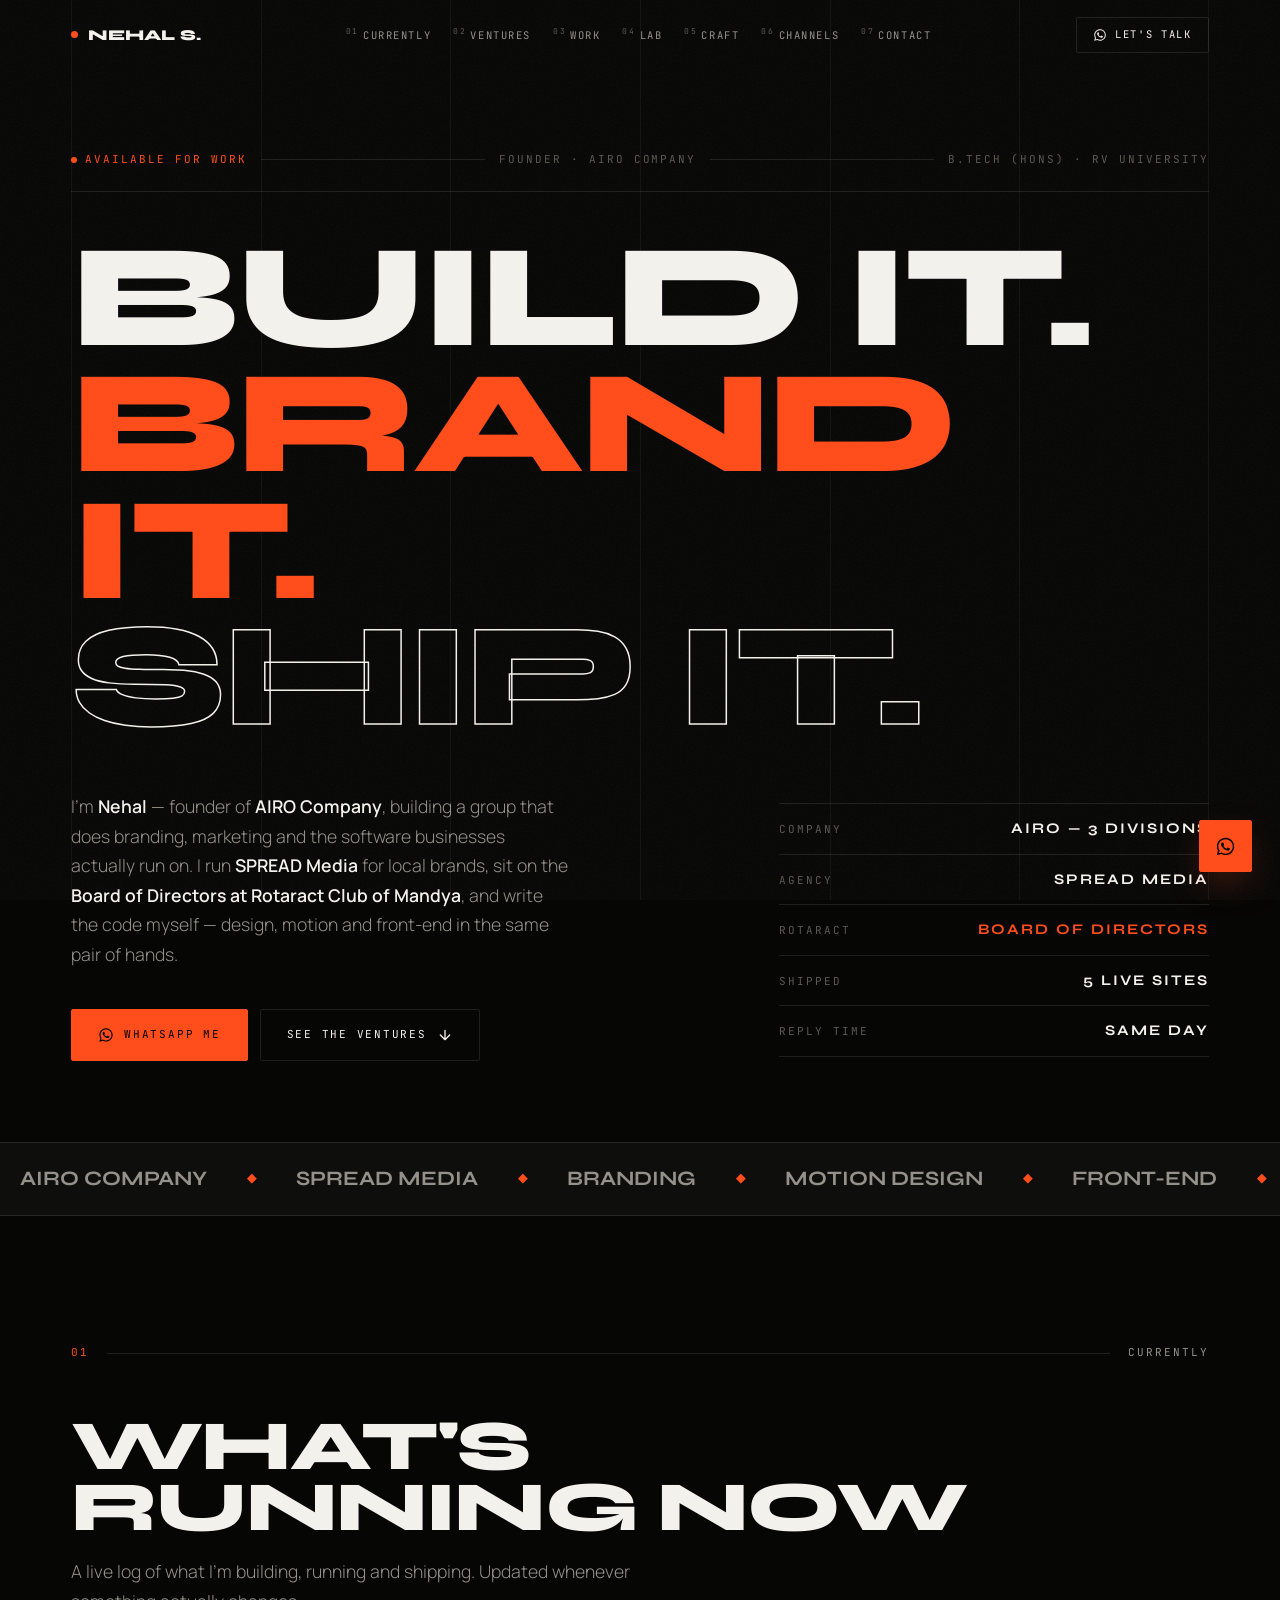
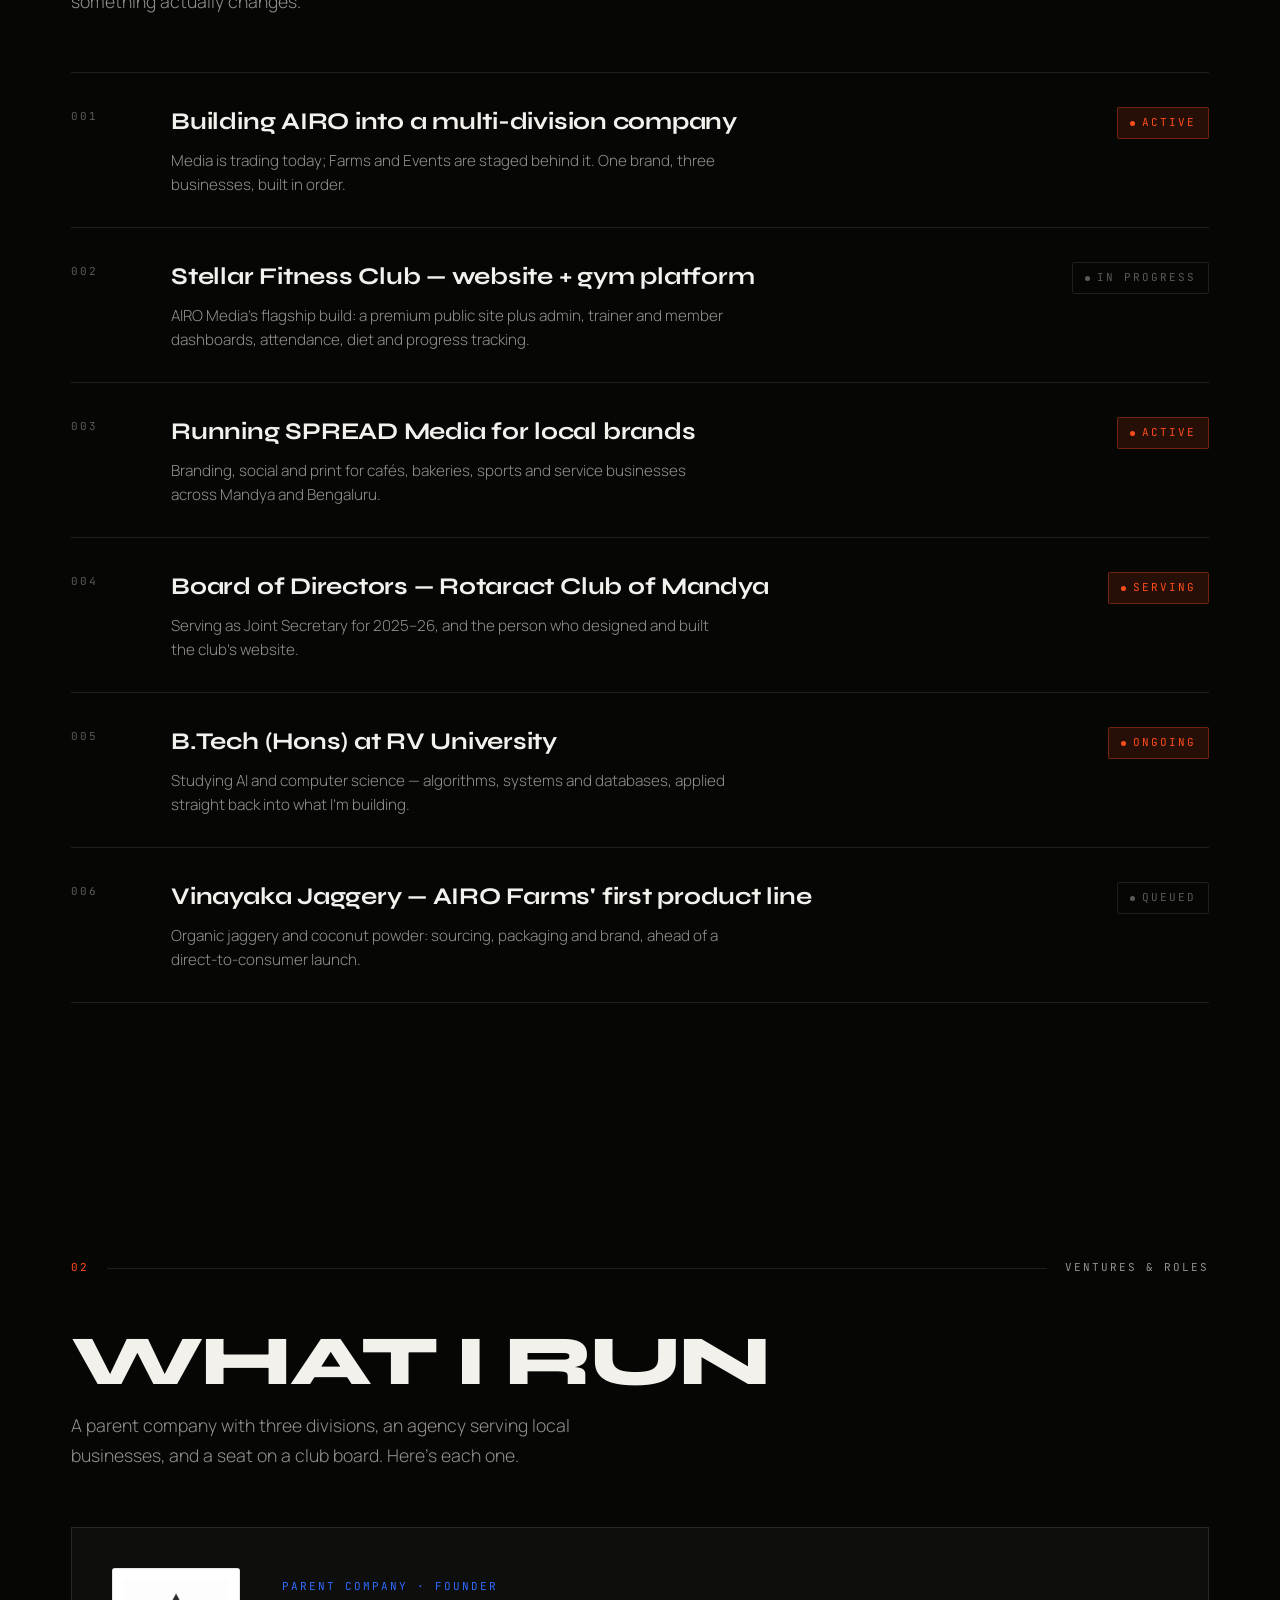
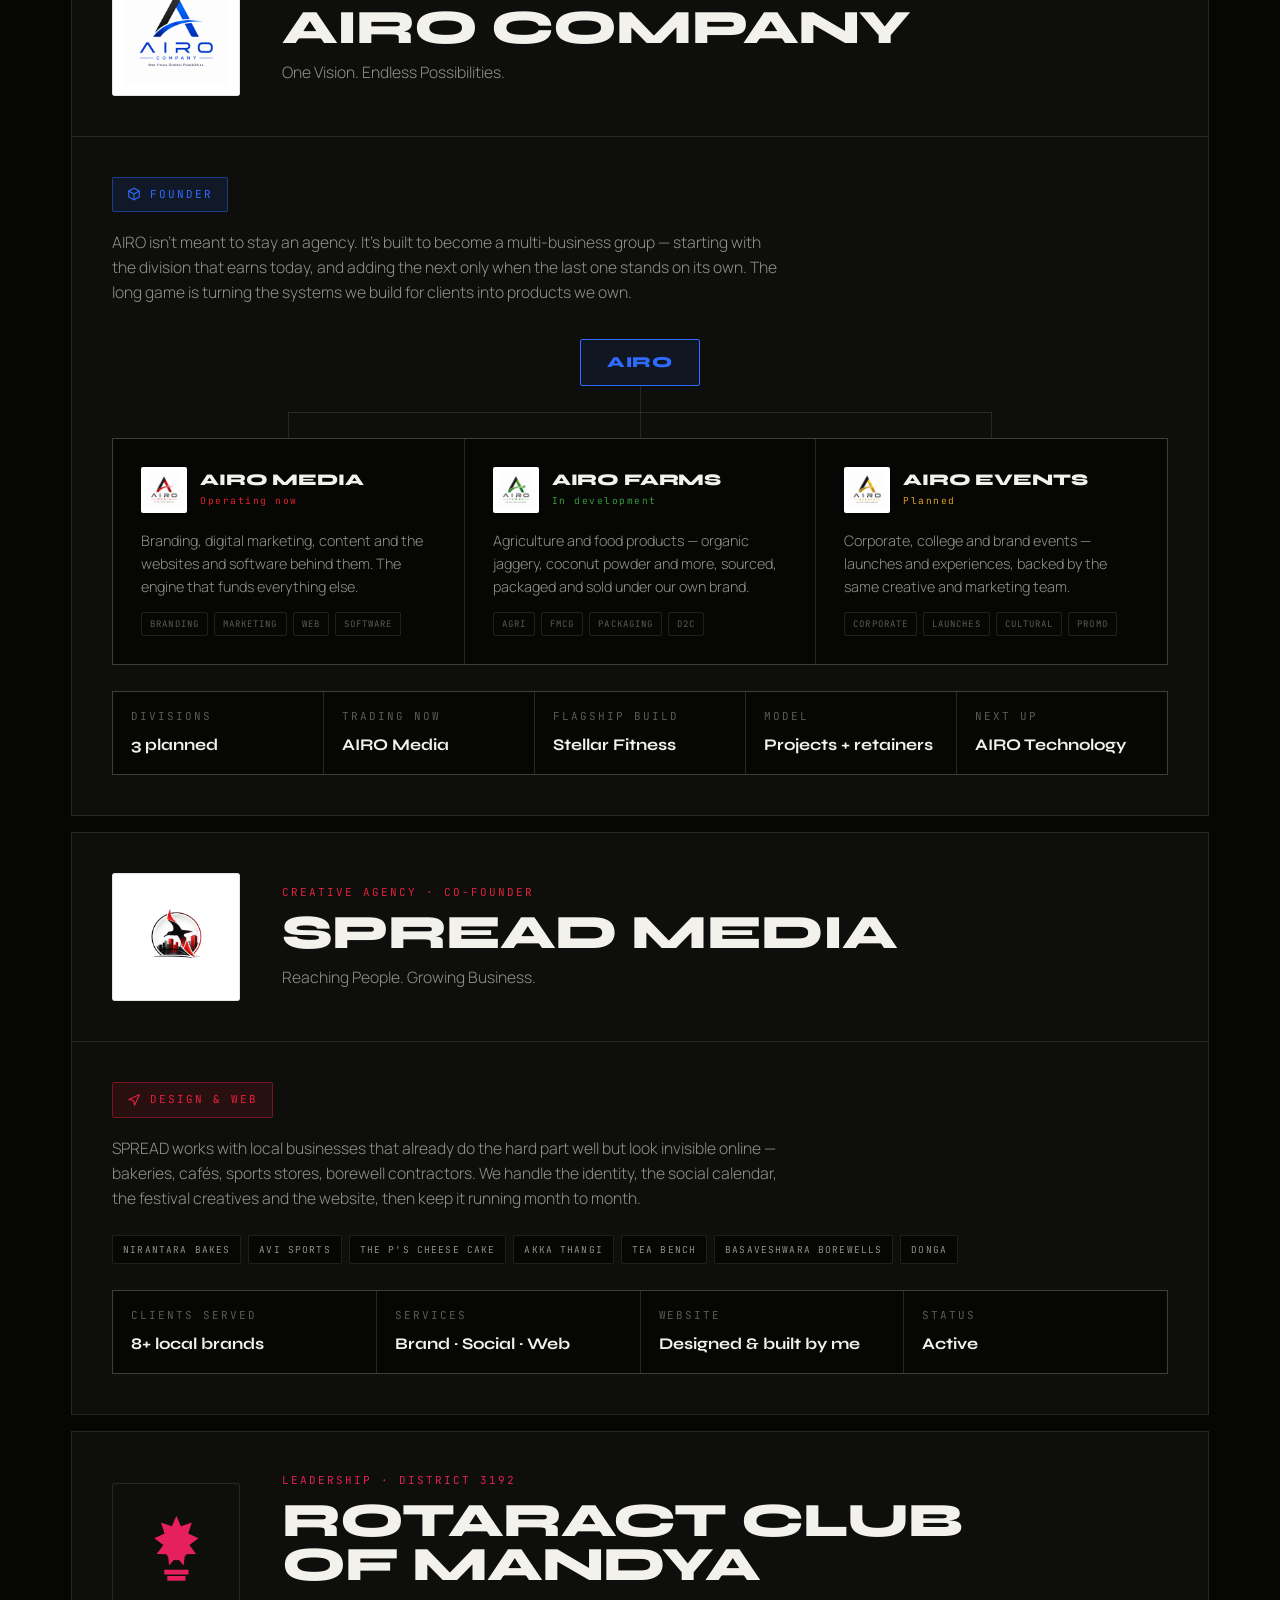
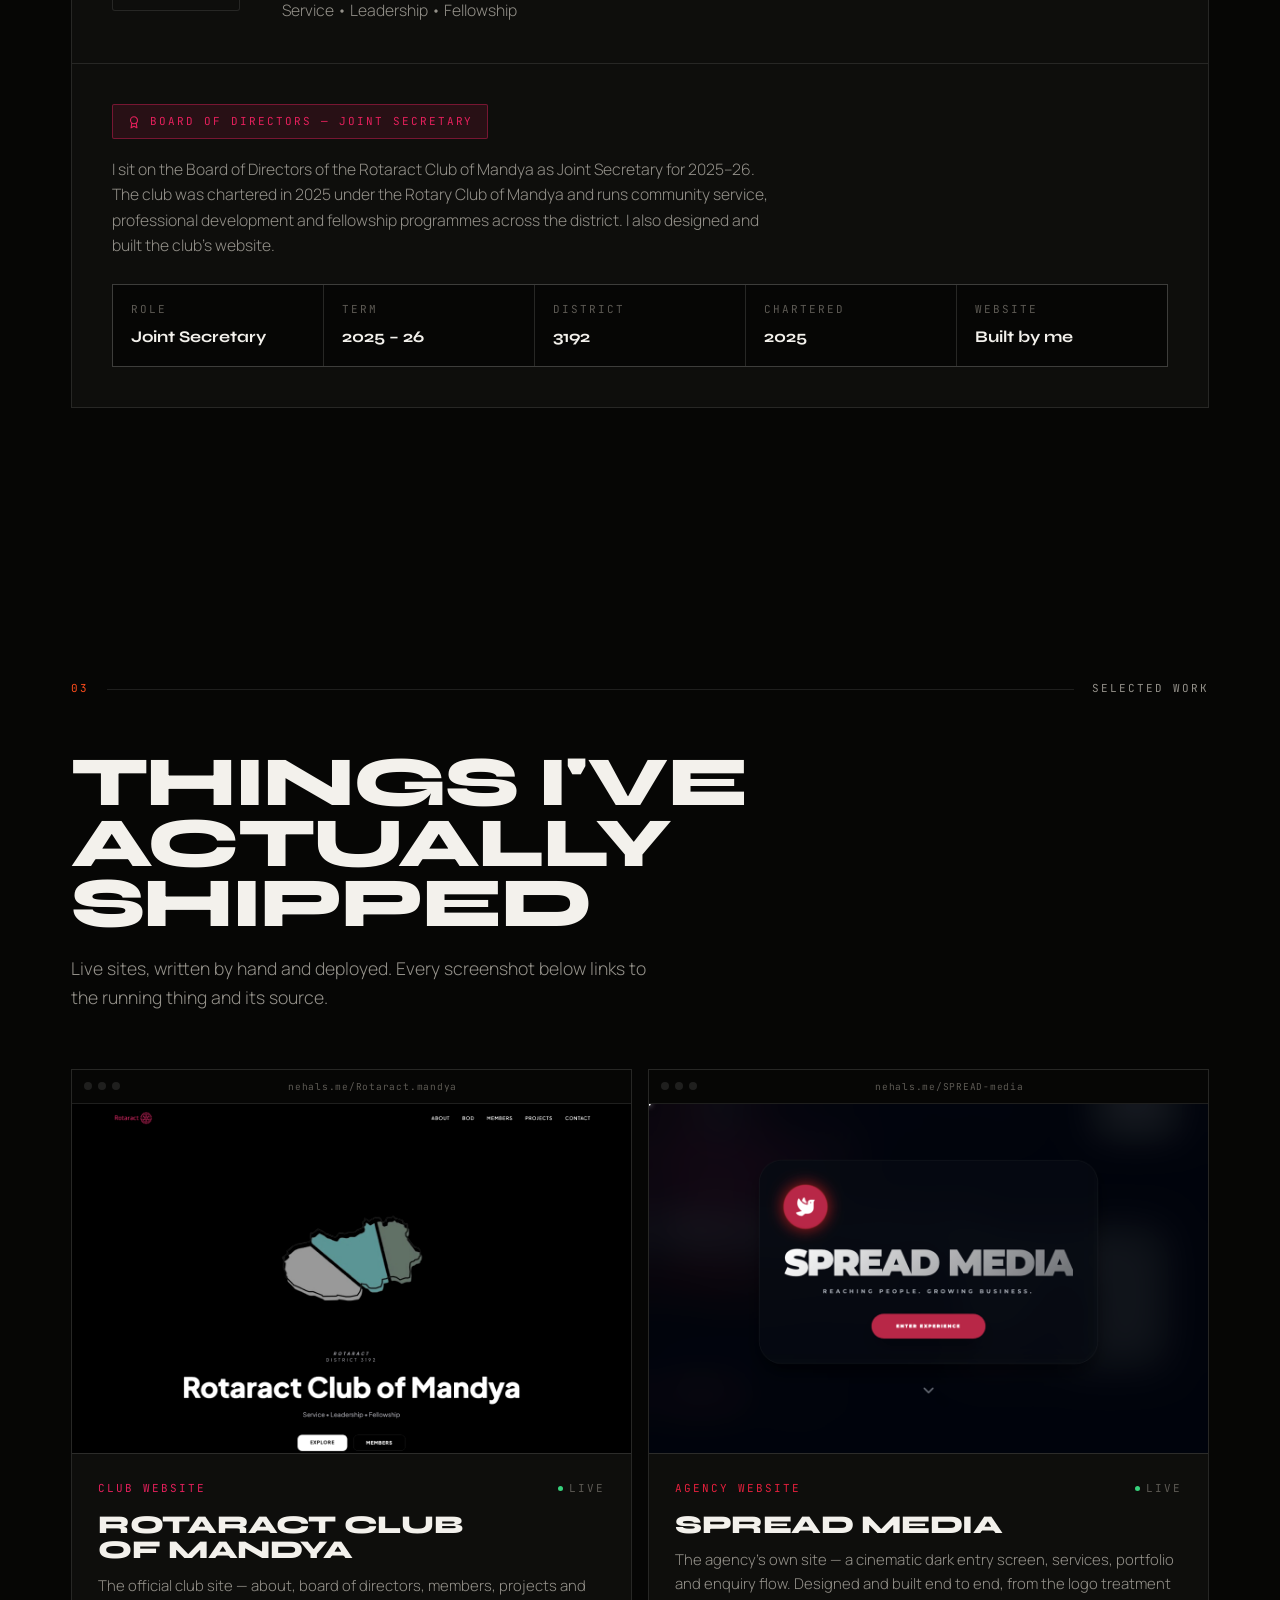
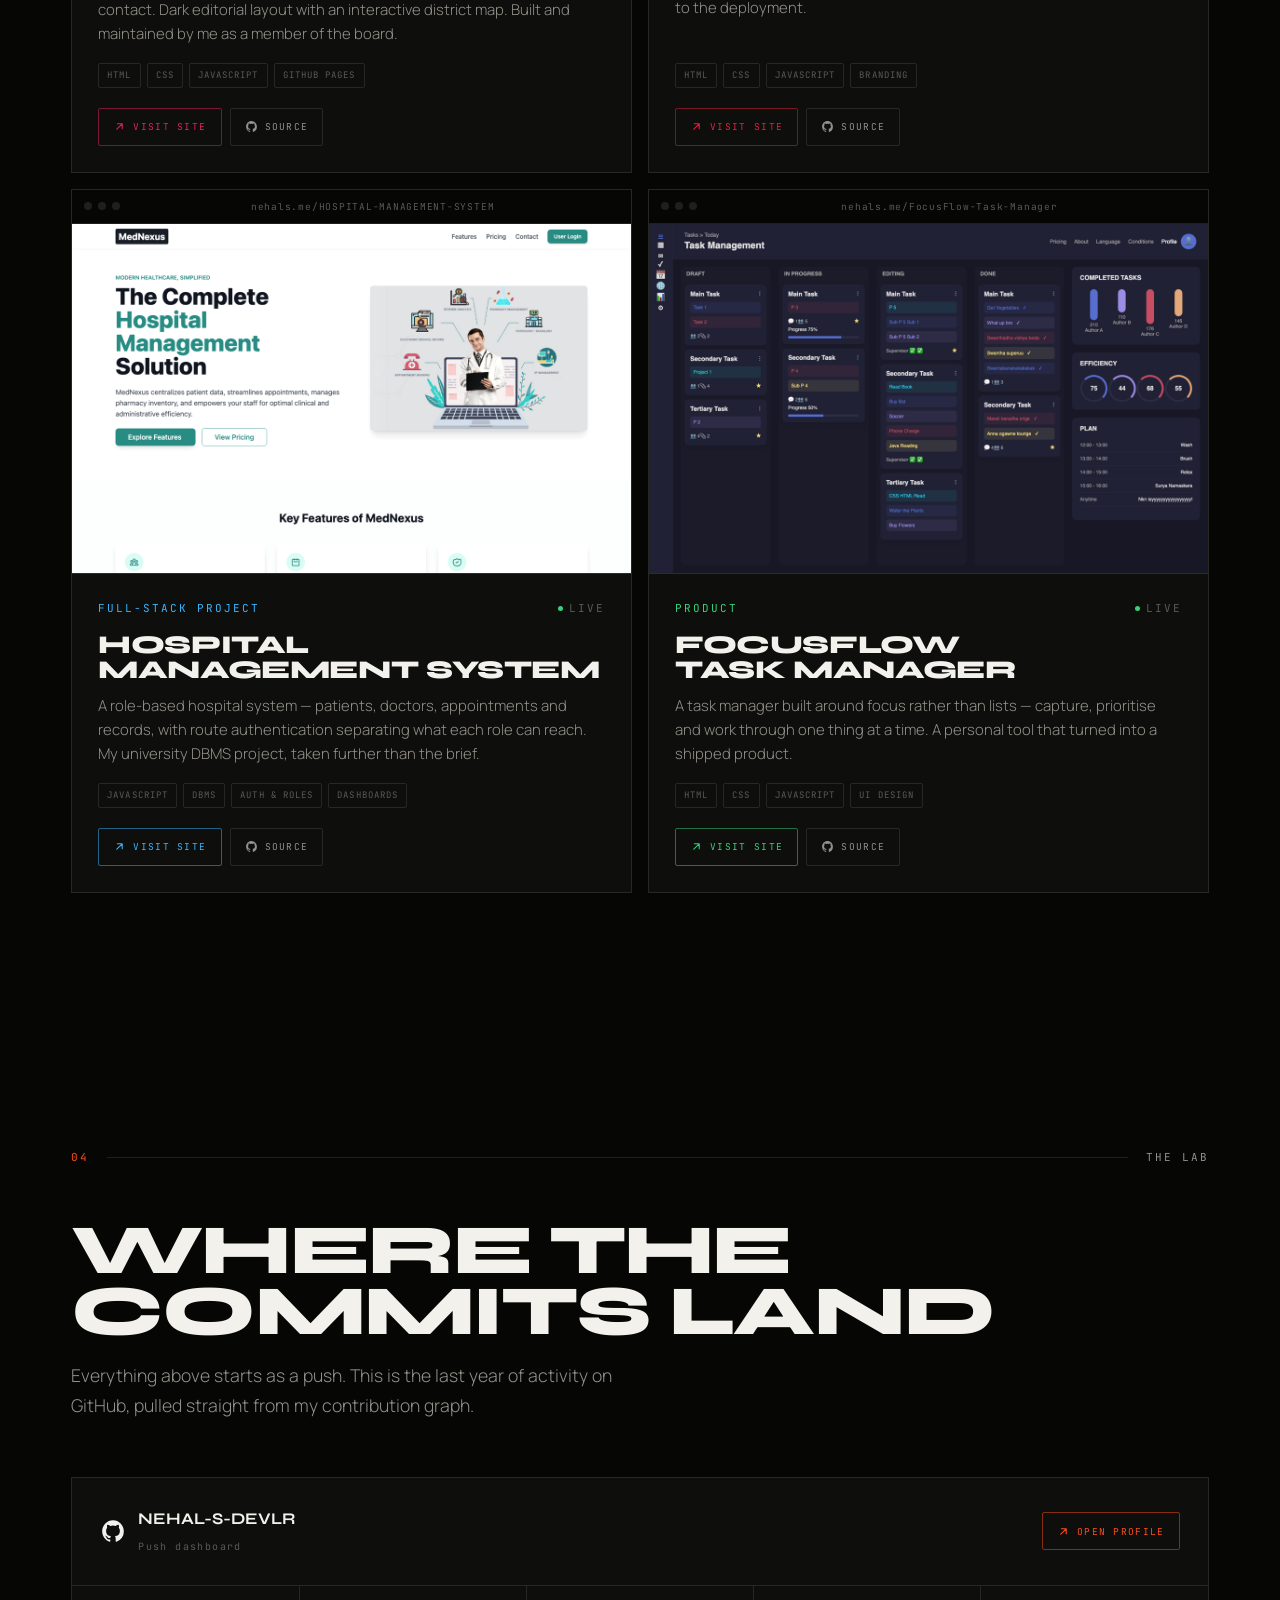
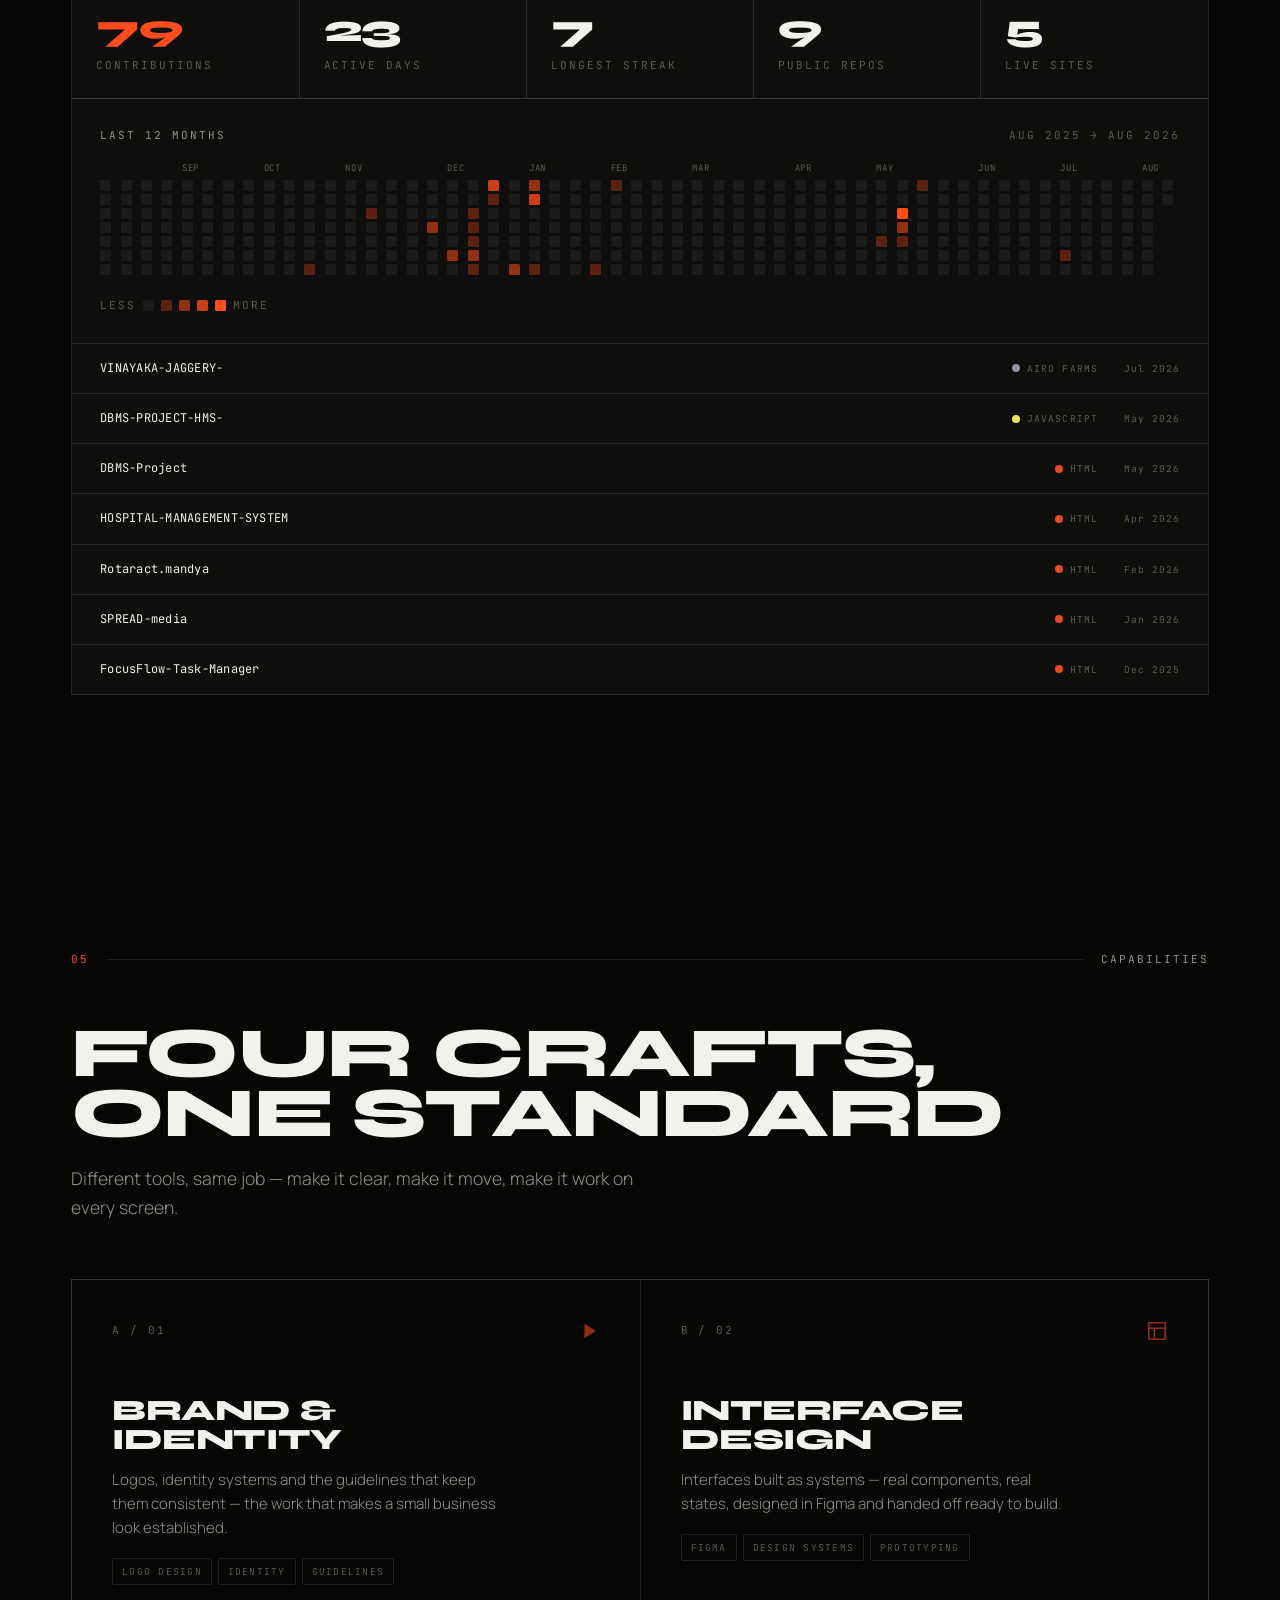
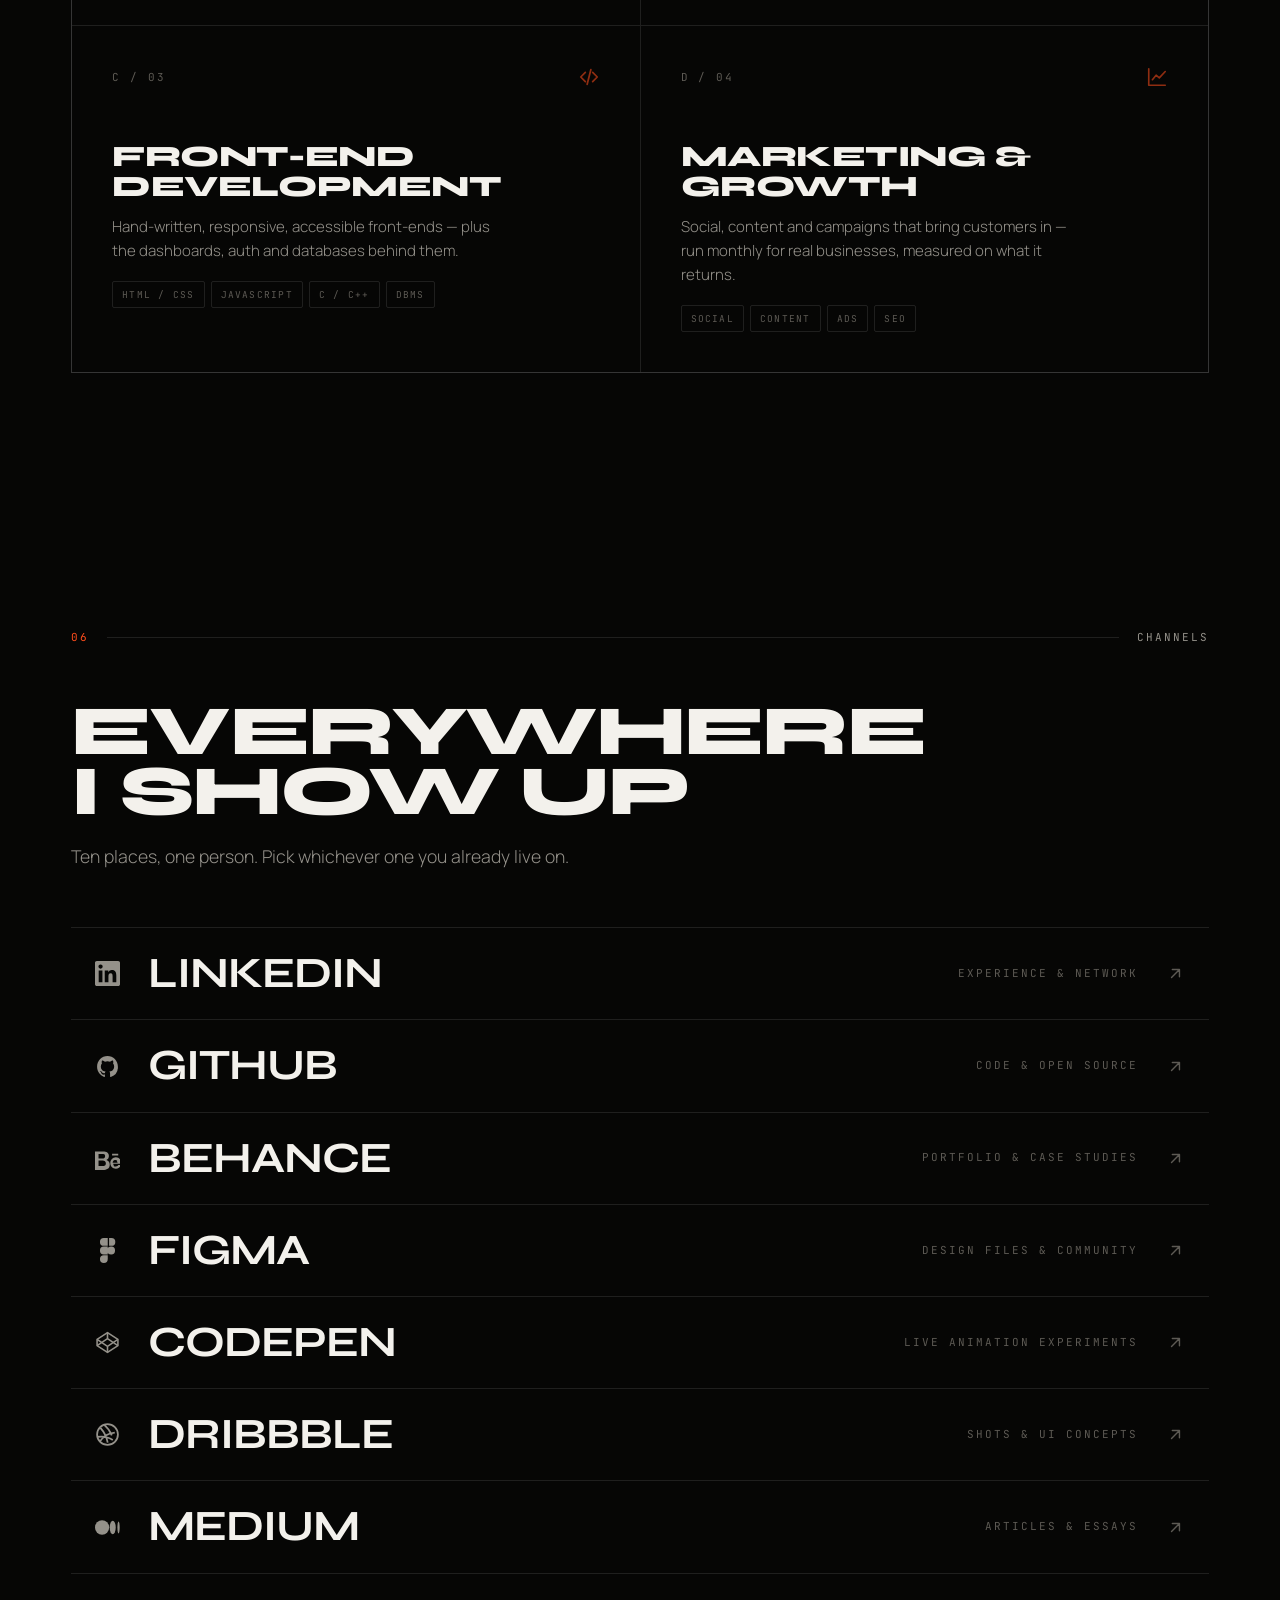
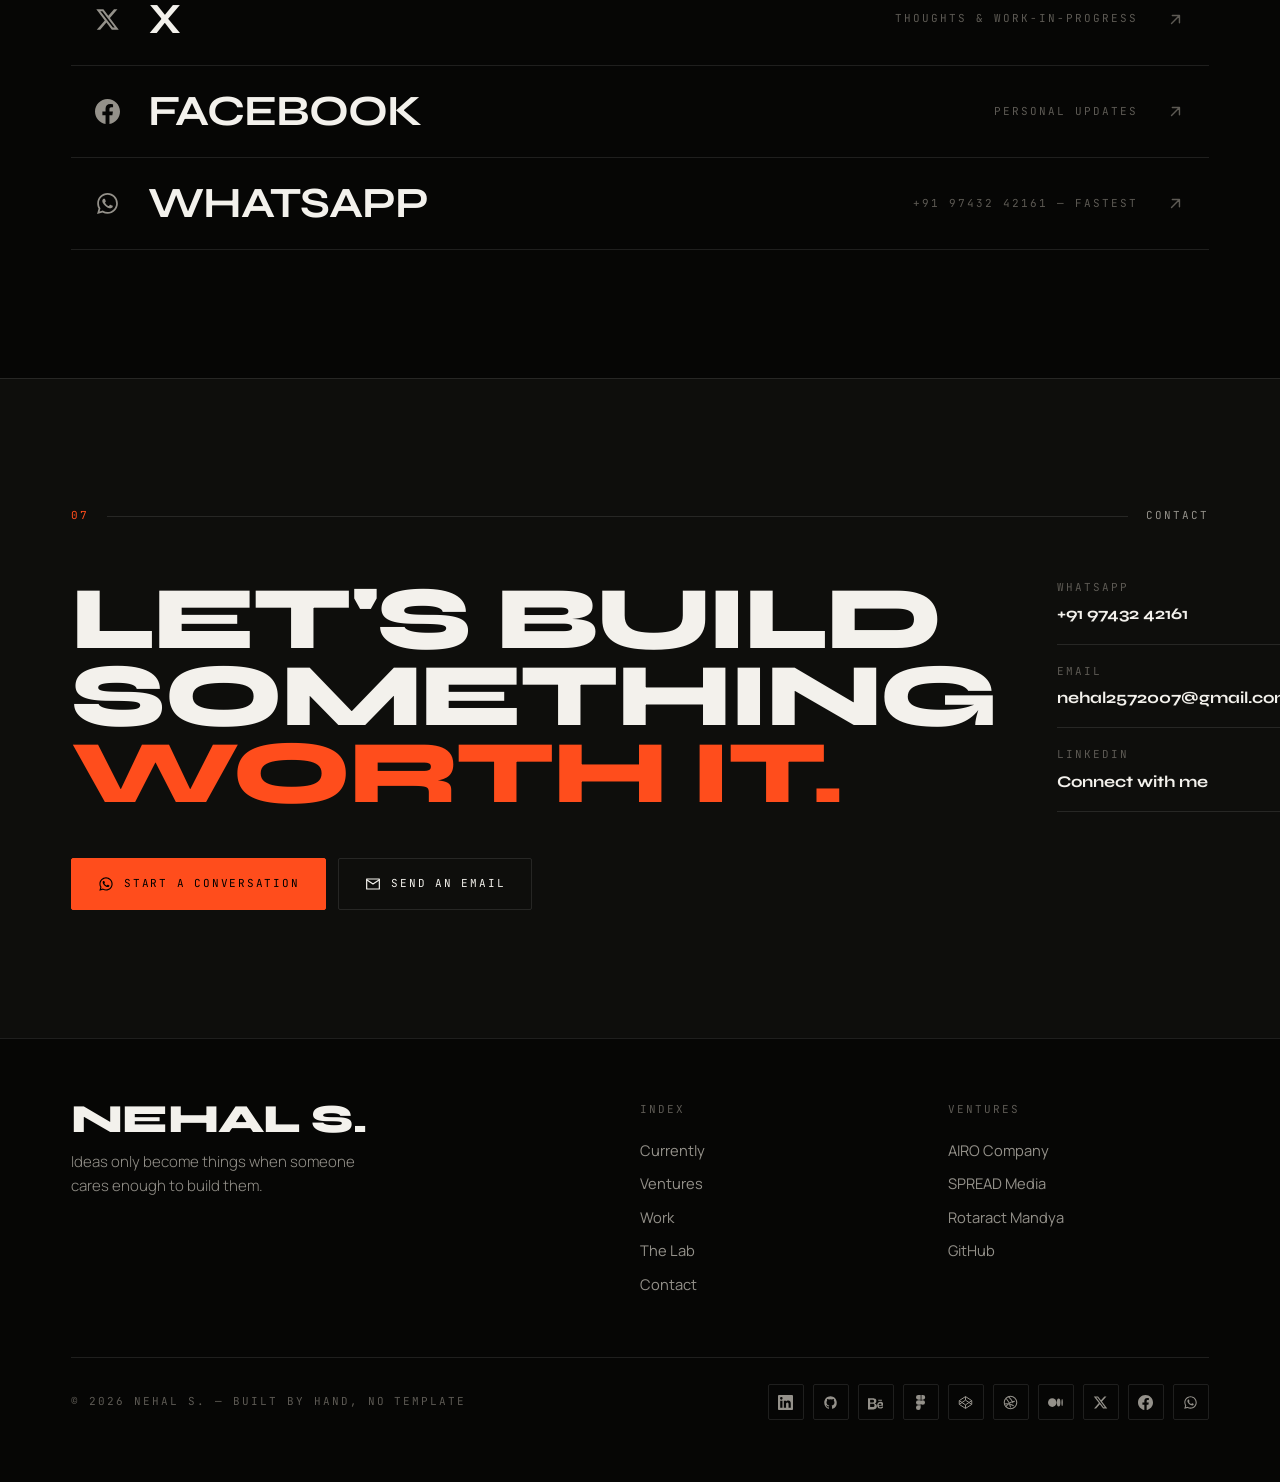
==== index.html @ 044f4d08 "here i am" ====
<!DOCTYPE html>
<html lang="en">
<head>
<meta charset="utf-8" />
<meta name="viewport" content="width=device-width, initial-scale=1" />

<title>Nehal S — Founder of AIRO · Designer &amp; Developer</title>
<meta name="description" content="Nehal S — founder of AIRO Company, co-runner of SPREAD Media, Board of Directors at Rotaract Club of Mandya. Motion, interface design and front-end code." />
<meta name="author" content="Nehal S" />
<meta name="theme-color" content="#060605" />
<meta property="og:type" content="website" />
<meta property="og:title" content="Nehal S — Founder of AIRO · Designer & Developer" />
<meta property="og:description" content="I build brands, businesses and the software that runs them." />

<link rel="preconnect" href="https://fonts.googleapis.com" />
<link rel="preconnect" href="https://fonts.gstatic.com" crossorigin />
<link href="https://fonts.googleapis.com/css2?family=Syne:wght@600;700;800&family=Manrope:wght@300;400;500;600&family=JetBrains+Mono:wght@400;500&display=swap" rel="stylesheet" />

<style>
/* ══════════ TOKENS ══════════ */
:root{
  --void:#060605; --panel:#0e0e0c; --panel-2:#141412;
  --line:rgba(255,255,255,.10); --line-2:rgba(255,255,255,.05);
  --txt:#f3f1ec; --txt-2:#94918a; --txt-3:#5d5a54;
  --acc:#ff4d1c; --acc-dim:rgba(255,77,28,.13);
  --airo:#2f6bff; --media:#e5232a; --farms:#37a13a; --events:#e0a020; --spread:#e5203d; --rota:#e5205c;
  --nav-h:70px;
  --ease:cubic-bezier(.16,1,.3,1); --snap:cubic-bezier(.65,0,.35,1);
}
*,*::before,*::after{box-sizing:border-box}
html{-webkit-text-size-adjust:100%;scroll-behavior:smooth}
body{margin:0;background:var(--void);color:var(--txt);
  font-family:"Manrope",-apple-system,BlinkMacSystemFont,"Segoe UI",sans-serif;
  font-size:16px;line-height:1.6;-webkit-font-smoothing:antialiased;overflow-x:hidden}
a{color:inherit;text-decoration:none} p{margin:0} img{max-width:100%;display:block}
::selection{background:var(--acc);color:#000}

.dsp{font-family:"Syne",sans-serif;font-weight:800;text-transform:uppercase;line-height:.86;letter-spacing:-.025em}
.mono{font-family:"JetBrains Mono",ui-monospace,SFMono-Regular,Menlo,monospace;
  font-size:11px;font-weight:400;letter-spacing:.18em;text-transform:uppercase}
h1,h2,h3,h4{margin:0;font-weight:800}
.lead{color:var(--txt-2);font-size:clamp(1rem,1.5vw,1.1rem);line-height:1.68;font-weight:300}
.outline{color:transparent;-webkit-text-stroke:1.5px var(--txt);paint-order:stroke fill}
.acc{color:var(--acc)}

.wrap{width:100%;max-width:1240px;margin-inline:auto;padding-inline:clamp(20px,4vw,56px)}
section{position:relative;padding-block:clamp(76px,10vw,140px)}

.cols{position:fixed;inset:0;z-index:0;pointer-events:none;display:flex;justify-content:center}
.cols div{width:100%;max-width:1240px;padding-inline:clamp(20px,4vw,56px);display:grid;grid-template-columns:repeat(6,1fr)}
.cols span{border-left:1px solid var(--line-2)}
.cols span:last-child{border-right:1px solid var(--line-2)}
@media(max-width:760px){.cols div{grid-template-columns:repeat(2,1fr)}}
.grain{position:fixed;inset:0;z-index:1;pointer-events:none;opacity:.05;
  background-image:url("data:image/svg+xml,%3Csvg xmlns='http://www.w3.org/2000/svg' width='140' height='140'%3E%3Cfilter id='n'%3E%3CfeTurbulence type='fractalNoise' baseFrequency='.9' numOctaves='3'/%3E%3C/filter%3E%3Crect width='100%25' height='100%25' filter='url(%23n)'/%3E%3C/svg%3E")}
main,header,footer{position:relative;z-index:2}

/* ══════════ HEADER ══════════ */
.prog{position:fixed;top:0;left:0;height:2px;width:0;background:var(--acc);z-index:100;transition:width .1s linear}
header{position:fixed;top:0;left:0;right:0;height:var(--nav-h);z-index:90;display:flex;align-items:center;
  border-bottom:1px solid transparent;transition:background .4s var(--ease),border-color .4s}
header.solid{background:rgba(6,6,5,.74);backdrop-filter:blur(16px);-webkit-backdrop-filter:blur(16px);border-bottom-color:var(--line)}
.hdr{display:flex;align-items:center;justify-content:space-between;gap:20px;width:100%}
.sig{font-family:"Syne",sans-serif;font-weight:800;font-size:15px;text-transform:uppercase;display:flex;align-items:center;gap:10px}
.sig i{width:7px;height:7px;border-radius:50%;background:var(--acc);flex:none;animation:beat 2.6s var(--ease) infinite}
@keyframes beat{0%{box-shadow:0 0 0 0 rgba(255,77,28,.55)}70%,100%{box-shadow:0 0 0 9px rgba(255,77,28,0)}}
.hnav{display:flex;align-items:center;gap:22px}
.hnav a{position:relative;color:var(--txt-2);transition:color .25s;
  font-family:"JetBrains Mono",monospace;font-size:10.5px;letter-spacing:.15em;text-transform:uppercase}
.hnav a sup{color:var(--txt-3);font-size:8px;margin-right:4px;transition:color .25s}
.hnav a::after{content:"";position:absolute;left:0;right:0;bottom:-6px;height:1px;background:var(--acc);
  transform:scaleX(0);transform-origin:left;transition:transform .4s var(--ease)}
.hnav a:hover,.hnav a.on{color:var(--txt)}
.hnav a:hover sup,.hnav a.on sup{color:var(--acc)}
.hnav a:hover::after,.hnav a.on::after{transform:scaleX(1)}
@media(max-width:1080px){.hnav{display:none}}
.hcta{display:inline-flex;align-items:center;gap:8px;height:36px;padding:0 16px;border:1px solid var(--line);
  border-radius:2px;font-family:"JetBrains Mono",monospace;font-size:10.5px;letter-spacing:.16em;text-transform:uppercase;
  transition:background .3s var(--ease),color .3s,border-color .3s;white-space:nowrap}
.hcta svg{width:14px;height:14px}
.hcta:hover{background:var(--acc);border-color:var(--acc);color:#000}

/* ══════════ HERO ══════════ */
.hero{padding-top:calc(var(--nav-h) + clamp(50px,9vh,104px));padding-bottom:clamp(44px,6vw,74px)}
.hero-meta{display:flex;align-items:center;gap:14px;color:var(--txt-3);flex-wrap:wrap;
  padding-bottom:22px;margin-bottom:clamp(26px,4vw,42px);border-bottom:1px solid var(--line)}
.hero-meta .live{display:inline-flex;align-items:center;gap:8px;color:var(--acc)}
.hero-meta .live i{width:6px;height:6px;border-radius:50%;background:var(--acc);flex:none}
.hero-meta .sp{flex:1;min-width:16px;height:1px;background:var(--line)}
.hero h1{font-size:clamp(2.9rem,12vw,9.2rem)}
.hero h1 .ln{display:block;overflow:hidden}
.hero h1 .ln>span{display:block;transform:translateY(100%);transition:transform 1.05s var(--ease)}
.ready .hero h1 .ln>span{transform:none}
.hero h1 .ln:nth-child(2)>span{transition-delay:.09s}
.hero h1 .ln:nth-child(3)>span{transition-delay:.18s}
.hero-grid{display:grid;grid-template-columns:1.5fr 1fr;gap:clamp(28px,5vw,72px);margin-top:clamp(32px,5vw,52px);align-items:start}
@media(max-width:820px){.hero-grid{grid-template-columns:1fr;gap:32px}}
.hero-grid .lead{max-width:50ch}
.stats{display:grid;border-top:1px solid var(--line)}
.stat{display:flex;align-items:baseline;justify-content:space-between;gap:16px;padding:13px 0;border-bottom:1px solid var(--line)}
.stat dt{color:var(--txt-3)} .stat dd{margin:0;font-family:"Syne",sans-serif;font-weight:700;font-size:.92rem;text-align:right}
.hero-cta{display:flex;flex-wrap:wrap;gap:12px;margin-top:clamp(28px,4vw,40px)}

.btn{--bg:var(--acc);--fg:#000;position:relative;display:inline-flex;align-items:center;gap:10px;height:52px;padding:0 26px;
  border:1px solid var(--bg);border-radius:2px;background:var(--bg);color:var(--fg);overflow:hidden;
  font-family:"JetBrains Mono",monospace;font-size:11px;letter-spacing:.16em;text-transform:uppercase;
  transition:color .35s var(--snap),border-color .35s}
.btn svg{width:16px;height:16px;flex:none;position:relative;z-index:1} .btn span{position:relative;z-index:1}
.btn::before{content:"";position:absolute;inset:0;background:var(--fg);transform:translateY(101%);transition:transform .42s var(--snap)}
.btn:hover{color:var(--bg)} .btn:hover::before{transform:translateY(0)}
.btn-line{--bg:transparent;--fg:var(--txt);border-color:var(--line)}
.btn-line:hover{color:#000;border-color:var(--txt)}

/* ══════════ MARQUEE ══════════ */
.marq{position:relative;overflow:hidden;padding:20px 0;border-block:1px solid var(--line);background:var(--panel)}
.marq-t{display:flex;width:max-content;animation:slide 40s linear infinite}
.marq:hover .marq-t{animation-play-state:paused}
@keyframes slide{to{transform:translateX(-50%)}}
.marq-t ul{display:flex;align-items:center;gap:40px;margin:0;padding:0 20px;list-style:none;flex:none}
.marq-t li{font-family:"Syne",sans-serif;font-weight:700;font-size:clamp(.9rem,1.6vw,1.3rem);
  text-transform:uppercase;color:var(--txt-2);white-space:nowrap}
.marq-t li.dot{color:var(--acc);font-size:.75em}

/* ══════════ SECTION HEADS ══════════ */
.shead{display:flex;align-items:center;gap:18px;margin-bottom:clamp(32px,4.5vw,54px)}
.shead .num{color:var(--acc);flex:none} .shead .bar{flex:1;height:1px;background:var(--line)} .shead .nm{color:var(--txt-2);flex:none}
.stitle{font-size:clamp(2rem,6vw,4.4rem);margin-bottom:20px}
.sintro{max-width:58ch;margin-bottom:clamp(36px,5vw,56px)}

/* ══════════ CURRENTLY ══════════ */
.log{border-top:1px solid var(--line)}
.logi{display:grid;grid-template-columns:64px 1fr auto;gap:clamp(14px,3vw,36px);align-items:start;
  padding:clamp(20px,2.8vw,30px) 0;border-bottom:1px solid var(--line);position:relative;transition:padding-left .45s var(--ease)}
.logi::before{content:"";position:absolute;left:0;top:0;bottom:0;width:2px;background:var(--acc);
  transform:scaleY(0);transform-origin:bottom;transition:transform .45s var(--ease)}
.logi:hover{padding-left:20px} .logi:hover::before{transform:scaleY(1);transform-origin:top}
.logi .idx{color:var(--txt-3);padding-top:5px;transition:color .35s} .logi:hover .idx{color:var(--acc)}
.logi h3{font-family:"Syne",sans-serif;font-size:clamp(1.1rem,2.3vw,1.5rem);letter-spacing:-.01em;margin-bottom:7px;font-weight:700}
.logi p{color:var(--txt-2);font-size:.95rem;font-weight:300;max-width:62ch}
.st{display:inline-flex;align-items:center;gap:7px;padding:6px 12px;border:1px solid var(--line);border-radius:2px;
  color:var(--txt-3);white-space:nowrap;margin-top:4px}
.st i{width:5px;height:5px;border-radius:50%;background:currentColor;flex:none}
.st.on{color:var(--acc);border-color:rgba(255,77,28,.34);background:var(--acc-dim)}
@media(max-width:700px){.logi{grid-template-columns:42px 1fr;gap:13px}.st{grid-column:2;justify-self:start}}

/* ══════════ VENTURES ══════════ */
.vent{border:1px solid var(--line);background:var(--panel);margin-bottom:16px;overflow:hidden}
.vent-top{display:grid;grid-template-columns:auto 1fr;gap:clamp(20px,3.5vw,42px);align-items:center;
  padding:clamp(24px,3.4vw,40px);border-bottom:1px solid var(--line)}
@media(max-width:700px){.vent-top{grid-template-columns:1fr;gap:20px}}
.plate{width:clamp(88px,13vw,128px);height:clamp(88px,13vw,128px);flex:none;border-radius:3px;
  background:#fff;display:grid;place-items:center;padding:11px;position:relative;overflow:hidden}
.plate img{width:100%;height:100%;object-fit:contain}
.plate::after{content:"";position:absolute;inset:0;box-shadow:inset 0 0 0 1px rgba(0,0,0,.10)}
.vent-id .kk{color:var(--brand,var(--acc));margin-bottom:10px;display:block}
.vent-id h3{font-family:"Syne",sans-serif;font-weight:800;text-transform:uppercase;letter-spacing:-.02em;
  font-size:clamp(1.7rem,4.6vw,3rem);line-height:.92;margin-bottom:10px}
.vent-id .tag{color:var(--txt-2);font-size:.98rem;font-weight:300;max-width:52ch}
.vent-body{padding:clamp(24px,3.4vw,40px)}
.vent-body>p{color:var(--txt-2);font-weight:300;font-size:.98rem;max-width:74ch;margin-bottom:24px}
.vrole{display:inline-flex;align-items:center;gap:9px;padding:8px 14px;border-radius:2px;margin-bottom:18px;
  border:1px solid color-mix(in srgb,var(--brand,var(--acc)) 42%,transparent);
  background:color-mix(in srgb,var(--brand,var(--acc)) 12%,transparent);color:var(--brand,var(--acc))}
.vrole svg{width:14px;height:14px;flex:none}

/* org tree */
.tree{margin:34px 0 6px}
.tree-root{display:flex;justify-content:center}
.tree-root span{border:1px solid var(--airo);color:var(--airo);padding:10px 26px;border-radius:2px;
  font-family:"Syne",sans-serif;font-weight:800;text-transform:uppercase;letter-spacing:.04em;font-size:.95rem;
  background:rgba(47,107,255,.09)}
/* connector: centre line runs the full drop; rail carries the two outer drops */
.tree-link{position:relative;height:52px}
.tree-link::before{content:"";position:absolute;top:0;bottom:0;left:50%;width:1px;background:var(--line)}
.tree-link .rail{position:absolute;top:26px;left:16.667%;right:16.667%;height:26px;
  border-top:1px solid var(--line);border-left:1px solid var(--line);border-right:1px solid var(--line)}
.branches{display:grid;grid-template-columns:repeat(3,1fr);gap:1px;background:var(--line);
  border:1px solid var(--line)}
@media(max-width:760px){
  .branches{grid-template-columns:1fr}
  .tree-link{display:none}
  .tree-root{margin-bottom:18px}
}
.br{background:var(--void);padding:clamp(20px,2.6vw,28px);position:relative;transition:background .4s var(--ease)}
.br::after{content:"";position:absolute;left:0;right:0;top:0;height:2px;background:var(--brand);
  transform:scaleX(0);transform-origin:left;transition:transform .5s var(--ease)}
.br:hover{background:var(--panel-2)} .br:hover::after{transform:scaleX(1)}
.br-h{display:flex;align-items:center;gap:13px;margin-bottom:16px}
.br-plate{width:46px;height:46px;flex:none;border-radius:2px;background:#fff;padding:5px;display:grid;place-items:center}
.br-plate img{width:100%;height:100%;object-fit:contain}
.br-h h4{font-family:"Syne",sans-serif;font-weight:800;text-transform:uppercase;font-size:1.02rem;letter-spacing:-.01em;line-height:1.1}
.br-h .s{display:block;color:var(--brand);font-size:9.5px;letter-spacing:.16em;margin-top:4px;
  font-family:"JetBrains Mono",monospace}
.br p{color:var(--txt-2);font-size:.9rem;font-weight:300;margin-bottom:14px}
.br ul{display:flex;flex-wrap:wrap;gap:6px;margin:0;padding:0;list-style:none}
.br li{font-family:"JetBrains Mono",monospace;font-size:9px;letter-spacing:.12em;text-transform:uppercase;
  color:var(--txt-3);border:1px solid var(--line);border-radius:2px;padding:4px 8px}

/* flex so the last row fills — a grid leaves dead cells when the count isn't a multiple */
.vfacts{display:flex;flex-wrap:wrap;gap:1px;background:var(--line);
  border:1px solid var(--line);margin-top:26px}
.vfact{background:var(--void);padding:16px 18px;flex:1 1 150px;min-width:0}
.vfact .k{color:var(--txt-3);display:block;margin-bottom:6px}
.vfact .v{font-family:"Syne",sans-serif;font-weight:700;font-size:1.02rem}

.clients{display:flex;flex-wrap:wrap;gap:7px;margin-top:18px}
.clients span{font-family:"JetBrains Mono",monospace;font-size:9.5px;letter-spacing:.12em;text-transform:uppercase;
  color:var(--txt-2);border:1px solid var(--line);border-radius:2px;padding:6px 10px;background:var(--void)}

/* ══════════ WORK CARDS ══════════ */
.work{display:grid;grid-template-columns:repeat(2,1fr);gap:16px}
@media(max-width:820px){.work{grid-template-columns:1fr}}
.wk{border:1px solid var(--line);background:var(--panel);overflow:hidden;display:flex;flex-direction:column;
  transition:border-color .4s var(--ease),transform .4s var(--ease)}
.wk:hover{border-color:color-mix(in srgb,var(--brand,var(--acc)) 55%,var(--line));transform:translateY(-4px)}
.wk-shot{position:relative;background:var(--panel-2);border-bottom:1px solid var(--line);overflow:hidden}
.wk-bar{display:flex;align-items:center;gap:6px;padding:9px 12px;border-bottom:1px solid var(--line);background:var(--void)}
.wk-bar i{width:8px;height:8px;border-radius:50%;background:var(--line);flex:none}
.wk-bar .u{flex:1;text-align:center;color:var(--txt-3);font-family:"JetBrains Mono",monospace;font-size:9.5px;
  letter-spacing:.08em;overflow:hidden;text-overflow:ellipsis;white-space:nowrap}
.wk-shot img{width:100%;aspect-ratio:16/10;object-fit:cover;object-position:top center;
  transition:transform .7s var(--ease),filter .5s;filter:grayscale(.28) contrast(1.03)}
.wk:hover .wk-shot img{transform:scale(1.035);filter:none}
.wk-b{padding:clamp(20px,2.6vw,26px);display:flex;flex-direction:column;flex:1}
.wk-k{display:flex;align-items:center;justify-content:space-between;gap:12px;margin-bottom:14px}
.wk-k .k{color:var(--brand,var(--acc))}
.wk-k .live{display:inline-flex;align-items:center;gap:6px;color:var(--txt-3)}
.wk-k .live i{width:5px;height:5px;border-radius:50%;background:#37d17c;flex:none}
.wk h3{font-family:"Syne",sans-serif;font-weight:800;text-transform:uppercase;letter-spacing:-.015em;
  font-size:clamp(1.2rem,2.6vw,1.6rem);line-height:1;margin-bottom:11px}
.wk p{color:var(--txt-2);font-size:.93rem;font-weight:300;margin-bottom:18px;flex:1}
.wk ul{display:flex;flex-wrap:wrap;gap:6px;margin:0 0 20px;padding:0;list-style:none}
.wk li{font-family:"JetBrains Mono",monospace;font-size:9px;letter-spacing:.12em;text-transform:uppercase;
  color:var(--txt-3);border:1px solid var(--line);border-radius:2px;padding:4px 8px}
.wk-links{display:flex;flex-wrap:wrap;gap:8px;margin-top:auto}
.wl{display:inline-flex;align-items:center;gap:7px;height:38px;padding:0 14px;border:1px solid var(--line);border-radius:2px;
  font-family:"JetBrains Mono",monospace;font-size:9.5px;letter-spacing:.14em;text-transform:uppercase;
  color:var(--txt-2);transition:.3s var(--ease)}
.wl svg{width:13px;height:13px}
.wl:hover{background:var(--txt);border-color:var(--txt);color:#000}
.wl.pri{border-color:color-mix(in srgb,var(--brand,var(--acc)) 50%,transparent);color:var(--brand,var(--acc))}
.wl.pri:hover{background:var(--brand,var(--acc));border-color:var(--brand,var(--acc));color:#000}

/* ══════════ GITHUB LAB ══════════ */
.lab{border:1px solid var(--line);background:var(--panel)}
.lab-h{display:flex;flex-wrap:wrap;align-items:center;justify-content:space-between;gap:16px;
  padding:clamp(20px,2.6vw,28px);border-bottom:1px solid var(--line)}
.lab-h .who{display:flex;align-items:center;gap:12px}
.lab-h .who svg{width:26px;height:26px;flex:none}
.lab-h .who b{font-family:"Syne",sans-serif;font-weight:700;font-size:1.02rem;display:block}
.lab-h .who span{color:var(--txt-3);font-family:"JetBrains Mono",monospace;font-size:10px;letter-spacing:.14em}
.tiles{display:grid;grid-template-columns:repeat(5,1fr);gap:1px;background:var(--line);border-bottom:1px solid var(--line)}
@media(max-width:820px){.tiles{grid-template-columns:repeat(2,1fr)}}
.tile{background:var(--panel);padding:clamp(18px,2.4vw,24px)}
.tile .n{font-family:"Syne",sans-serif;font-weight:800;font-size:clamp(1.7rem,4vw,2.4rem);line-height:1;
  letter-spacing:-.03em;margin-bottom:8px}
.tile .k{color:var(--txt-3);display:block}
.heat-wrap{padding:clamp(20px,2.6vw,28px)}
.heat-top{display:flex;flex-wrap:wrap;align-items:baseline;justify-content:space-between;gap:12px;margin-bottom:16px}
.heat-top .t{color:var(--txt-2)}
.heat-scroll{overflow-x:auto;padding-bottom:8px}
.heat-scroll::-webkit-scrollbar{height:5px}
.heat-scroll::-webkit-scrollbar-thumb{background:var(--line);border-radius:3px}
.months{display:grid;grid-auto-flow:column;gap:3px;margin-bottom:5px;min-width:max-content}
.months span{font-family:"JetBrains Mono",monospace;font-size:9px;letter-spacing:.08em;color:var(--txt-3);
  width:11px;white-space:nowrap;overflow:visible}
.heat{display:grid;grid-auto-flow:column;grid-template-rows:repeat(7,11px);gap:3px;min-width:max-content}
.heat i{width:11px;height:11px;border-radius:1.5px;background:rgba(255,255,255,.055);display:block}
.heat i[data-l="1"]{background:rgba(255,77,28,.32)}
.heat i[data-l="2"]{background:rgba(255,77,28,.55)}
.heat i[data-l="3"]{background:rgba(255,77,28,.78)}
.heat i[data-l="4"]{background:var(--acc)}
.heat-leg{display:flex;align-items:center;gap:7px;margin-top:14px;color:var(--txt-3)}
.heat-leg i{width:11px;height:11px;border-radius:1.5px;background:rgba(255,255,255,.055);display:block}
.heat-leg i[data-l="1"]{background:rgba(255,77,28,.32)}
.heat-leg i[data-l="2"]{background:rgba(255,77,28,.55)}
.heat-leg i[data-l="3"]{background:rgba(255,77,28,.78)}
.heat-leg i[data-l="4"]{background:var(--acc)}
.repos{border-top:1px solid var(--line)}
.rp{display:grid;grid-template-columns:1fr auto auto;gap:clamp(12px,2.4vw,26px);align-items:center;
  padding:15px clamp(20px,2.6vw,28px);border-bottom:1px solid var(--line);transition:background .3s var(--ease)}
.rp:last-child{border-bottom:none}
.rp:hover{background:var(--panel-2)}
.rp .nm{font-family:"JetBrains Mono",monospace;font-size:12px;letter-spacing:.02em;text-transform:none;
  color:var(--txt);overflow:hidden;text-overflow:ellipsis;white-space:nowrap}
.rp:hover .nm{color:var(--acc)}
.rp .lg{display:inline-flex;align-items:center;gap:7px;color:var(--txt-3);
  font-family:"JetBrains Mono",monospace;font-size:9.5px;letter-spacing:.12em;text-transform:uppercase;white-space:nowrap}
.rp .lg i{width:8px;height:8px;border-radius:50%;flex:none}
.rp .dt{color:var(--txt-3);font-family:"JetBrains Mono",monospace;font-size:9.5px;letter-spacing:.1em;white-space:nowrap}
@media(max-width:640px){.rp{grid-template-columns:1fr auto}.rp .dt{display:none}}

/* ══════════ CAPABILITIES ══════════ */
.caps{display:grid;grid-template-columns:repeat(2,1fr);gap:1px;background:var(--line);border:1px solid var(--line)}
@media(max-width:720px){.caps{grid-template-columns:1fr}}
.cap{background:var(--void);padding:clamp(24px,3.4vw,40px);position:relative;overflow:hidden;transition:background .45s var(--ease)}
.cap::after{content:"";position:absolute;left:0;right:0;bottom:0;height:2px;background:var(--acc);
  transform:scaleX(0);transform-origin:left;transition:transform .5s var(--ease)}
.cap:hover{background:var(--panel)} .cap:hover::after{transform:scaleX(1)}
.cap-top{display:flex;align-items:center;justify-content:space-between;margin-bottom:clamp(30px,4.5vw,54px)}
.cap-top .k{color:var(--txt-3)}
.cap-ic{width:22px;height:22px;color:var(--acc);opacity:.55;transition:opacity .4s,transform .5s var(--ease)}
.cap:hover .cap-ic{opacity:1;transform:rotate(-8deg) scale(1.12)}
.cap h3{font-family:"Syne",sans-serif;font-size:clamp(1.3rem,2.9vw,1.85rem);text-transform:uppercase;
  letter-spacing:-.015em;line-height:1;margin-bottom:13px}
.cap p{color:var(--txt-2);font-size:.94rem;font-weight:300;margin-bottom:18px;max-width:44ch}
.cap ul{display:flex;flex-wrap:wrap;gap:6px;margin:0;padding:0;list-style:none}
.cap li{font-family:"JetBrains Mono",monospace;font-size:9.5px;letter-spacing:.13em;text-transform:uppercase;
  color:var(--txt-3);border:1px solid var(--line);border-radius:2px;padding:5px 9px}

/* ══════════ CHANNELS ══════════ */
.chan{border-top:1px solid var(--line)}
.ch{position:relative;display:flex;align-items:center;gap:clamp(13px,2.8vw,28px);
  padding:clamp(16px,2.4vw,24px) clamp(13px,2.2vw,24px);border-bottom:1px solid var(--line);overflow:hidden;isolation:isolate}
.ch::before{content:"";position:absolute;inset:0;background:var(--acc);z-index:-1;transform:translateY(101%);transition:transform .5s var(--snap)}
.ch:hover::before{transform:translateY(0)} .ch:hover{color:#000}
.ch-ic{width:25px;height:25px;flex:none;color:var(--txt-2);transition:color .35s var(--snap),transform .5s var(--ease)}
.ch:hover .ch-ic{color:#000;transform:scale(1.14) rotate(-6deg)}
.ch-nm{font-family:"Syne",sans-serif;font-weight:700;text-transform:uppercase;
  font-size:clamp(1.4rem,4.3vw,2.7rem);letter-spacing:-.025em;line-height:1;flex:none;transition:transform .5s var(--ease)}
.ch:hover .ch-nm{transform:translateX(10px)}
.ch-d{flex:1;color:var(--txt-3);text-align:right;transition:color .35s var(--snap);min-width:0;
  overflow:hidden;text-overflow:ellipsis;white-space:nowrap}
.ch:hover .ch-d{color:rgba(0,0,0,.66)}
.ch-a{width:19px;height:19px;flex:none;color:var(--txt-3);transition:color .35s var(--snap),transform .5s var(--ease)}
.ch:hover .ch-a{color:#000;transform:translate(4px,-4px)}
@media(max-width:640px){.ch-d{display:none}}

/* ══════════ CONTACT / FOOTER ══════════ */
.contact{border-top:1px solid var(--line);background:var(--panel)}
.ct-grid{display:grid;grid-template-columns:1fr auto;gap:clamp(30px,5vw,60px);align-items:end}
@media(max-width:820px){.ct-grid{grid-template-columns:1fr;align-items:start}}
.ct-grid h2{font-size:clamp(2.3rem,7.6vw,5.6rem)}
.ct-side{display:grid;gap:18px;min-width:min(290px,100%)}
.ct-row{display:grid;gap:5px;padding-bottom:16px;border-bottom:1px solid var(--line)}
.ct-row .k{color:var(--txt-3)}
.ct-row a{font-family:"Syne",sans-serif;font-weight:700;font-size:1.02rem;transition:color .25s}
.ct-row a:hover{color:var(--acc)}
.ct-actions{display:flex;flex-wrap:wrap;gap:12px;margin-top:clamp(32px,4.5vw,46px)}
footer{border-top:1px solid var(--line);padding-block:clamp(42px,6vw,62px)}
.fgrid{display:grid;grid-template-columns:2fr 1fr 1fr;gap:clamp(26px,4vw,48px);margin-bottom:clamp(38px,5vw,56px)}
@media(max-width:760px){.fgrid{grid-template-columns:1fr 1fr}.fbrand{grid-column:1/-1}}
.fbrand .m{font-family:"Syne",sans-serif;font-weight:800;text-transform:uppercase;
  font-size:clamp(1.6rem,4.2vw,2.5rem);line-height:.9;letter-spacing:-.02em;margin-bottom:13px}
.fbrand p{color:var(--txt-2);font-size:.94rem;font-weight:300;max-width:36ch}
.fcol h4{margin:0 0 15px;color:var(--txt-3);font-weight:400}
.fcol a{display:block;color:var(--txt-2);font-size:.92rem;padding:5px 0;transition:color .25s,transform .25s var(--ease)}
.fcol a:hover{color:var(--acc);transform:translateX(3px)}
.fbot{display:flex;flex-wrap:wrap;align-items:center;justify-content:space-between;gap:18px;padding-top:26px;border-top:1px solid var(--line)}
.fbot p{color:var(--txt-3)}
.fsoc{display:flex;flex-wrap:wrap;gap:9px}
.fsoc a{width:36px;height:36px;display:grid;place-items:center;border:1px solid var(--line);border-radius:2px;
  color:var(--txt-2);transition:.3s var(--ease)}
.fsoc a svg{width:15px;height:15px}
.fsoc a:hover{background:var(--acc);border-color:var(--acc);color:#000;transform:translateY(-2px)}

.wafab{position:fixed;right:clamp(16px,3vw,28px);bottom:clamp(16px,3vw,28px);z-index:95;
  display:inline-flex;align-items:center;gap:0;height:52px;padding:0 15px;border:1px solid var(--acc);border-radius:2px;
  background:var(--acc);color:#000;font-family:"JetBrains Mono",monospace;font-size:10.5px;letter-spacing:.16em;
  text-transform:uppercase;overflow:hidden;box-shadow:0 14px 40px -14px rgba(255,77,28,.7);
  transition:gap .45s var(--ease),padding .45s var(--ease),transform .3s var(--ease)}
.wafab svg{width:21px;height:21px;flex:none}
.wafab b{max-width:0;overflow:hidden;white-space:nowrap;font-weight:400;transition:max-width .45s var(--ease)}
.wafab:hover{gap:10px;padding-right:20px;transform:translateY(-2px)} .wafab:hover b{max-width:130px}

.rv{opacity:0;transform:translateY(22px);transition:opacity .85s var(--ease),transform .85s var(--ease)}
.rv.in{opacity:1;transform:none}
@media(prefers-reduced-motion:reduce){
  *{animation:none!important;transition-duration:.01ms!important}
  .rv{opacity:1;transform:none}.hero h1 .ln>span{transform:none}html{scroll-behavior:auto}
}
</style>
</head>
<body>

<div class="cols"><div><span></span><span></span><span></span><span></span><span></span><span></span></div></div>
<div class="grain"></div>
<div class="prog" id="prog"></div>

<header id="hdr">
  <div class="wrap hdr">
    <a href="#top" class="sig"><i></i> Nehal&nbsp;S.</a>
    <nav class="hnav">
      <a href="#log"     data-sec="log"><sup>01</sup>Currently</a>
      <a href="#vent"    data-sec="vent"><sup>02</sup>Ventures</a>
      <a href="#work"    data-sec="work"><sup>03</sup>Work</a>
      <a href="#lab"     data-sec="lab"><sup>04</sup>Lab</a>
      <a href="#caps"    data-sec="caps"><sup>05</sup>Craft</a>
      <a href="#chan"    data-sec="chan"><sup>06</sup>Channels</a>
      <a href="#contact" data-sec="contact"><sup>07</sup>Contact</a>
    </nav>
    <a class="hcta" href="https://wa.me/919743242161?text=Hi%20Nehal%2C%20I%20found%20your%20site." target="_blank" rel="noopener">
      <svg viewBox="0 0 24 24" fill="currentColor"><path d="M12.04 2C6.58 2 2.13 6.45 2.13 11.91c0 1.75.46 3.45 1.32 4.95L2 22l5.25-1.38a9.9 9.9 0 0 0 4.79 1.22h.01c5.46 0 9.91-4.45 9.91-9.91S17.5 2 12.04 2zm0 18.15a8.2 8.2 0 0 1-4.19-1.15l-.3-.18-3.12.82.83-3.04-.2-.31a8.2 8.2 0 0 1-1.26-4.38c0-4.54 3.7-8.23 8.24-8.23 2.2 0 4.27.86 5.82 2.42a8.18 8.18 0 0 1 2.41 5.82c0 4.54-3.69 8.23-8.23 8.23zm4.52-6.16c-.25-.12-1.47-.72-1.69-.81-.23-.08-.39-.12-.56.13-.16.24-.64.8-.79.97-.14.16-.29.18-.54.06-.25-.13-1.05-.39-1.99-1.23-.74-.66-1.23-1.47-1.38-1.72-.14-.25-.01-.38.11-.5.11-.11.25-.29.37-.44.13-.15.17-.25.25-.42.08-.17.04-.31-.02-.43-.06-.12-.56-1.34-.76-1.84-.2-.48-.4-.42-.56-.43h-.47c-.17 0-.43.06-.66.31-.22.25-.87.85-.87 2.07s.89 2.4 1.02 2.56c.12.17 1.75 2.67 4.23 3.74.59.26 1.05.41 1.41.52.59.19 1.13.16 1.56.1.47-.07 1.47-.6 1.68-1.18.2-.58.2-1.08.15-1.18-.06-.11-.23-.17-.48-.29z"/></svg>
      Let's talk
    </a>
  </div>
</header>

<main id="top">

<!-- ═══════ HERO ═══════ -->
<section class="hero">
  <div class="wrap">
    <div class="hero-meta mono">
      <span class="live"><i></i> Available for work</span>
      <span class="sp"></span>
      <span>Founder · AIRO Company</span>
      <span class="sp"></span>
      <span>B.Tech (Hons) · RV University</span>
    </div>

    <h1 class="dsp">
      <span class="ln"><span>Build it.</span></span>
      <span class="ln"><span class="acc" data-scramble>Brand it.</span></span>
      <span class="ln"><span class="outline">Ship it.</span></span>
    </h1>

    <div class="hero-grid">
      <div>
        <p class="lead rv">
          I'm <strong style="color:var(--txt);font-weight:600">Nehal</strong> — founder of
          <strong style="color:var(--txt);font-weight:600">AIRO Company</strong>, building a group that does
          branding, marketing and the software businesses actually run on. I run
          <strong style="color:var(--txt);font-weight:600">SPREAD Media</strong> for local brands, sit on the
          <strong style="color:var(--txt);font-weight:600">Board of Directors at Rotaract Club of Mandya</strong>,
          and write the code myself — design, motion and front-end in the same pair of hands.
        </p>
        <div class="hero-cta rv">
          <a class="btn" href="https://wa.me/919743242161?text=Hi%20Nehal%2C%20I%20found%20your%20site." target="_blank" rel="noopener">
            <svg viewBox="0 0 24 24" fill="currentColor"><path d="M12.04 2C6.58 2 2.13 6.45 2.13 11.91c0 1.75.46 3.45 1.32 4.95L2 22l5.25-1.38a9.9 9.9 0 0 0 4.79 1.22h.01c5.46 0 9.91-4.45 9.91-9.91S17.5 2 12.04 2zm0 18.15a8.2 8.2 0 0 1-4.19-1.15l-.3-.18-3.12.82.83-3.04-.2-.31a8.2 8.2 0 0 1-1.26-4.38c0-4.54 3.7-8.23 8.24-8.23 2.2 0 4.27.86 5.82 2.42a8.18 8.18 0 0 1 2.41 5.82c0 4.54-3.69 8.23-8.23 8.23zm4.52-6.16c-.25-.12-1.47-.72-1.69-.81-.23-.08-.39-.12-.56.13-.16.24-.64.8-.79.97-.14.16-.29.18-.54.06-.25-.13-1.05-.39-1.99-1.23-.74-.66-1.23-1.47-1.38-1.72-.14-.25-.01-.38.11-.5.11-.11.25-.29.37-.44.13-.15.17-.25.25-.42.08-.17.04-.31-.02-.43-.06-.12-.56-1.34-.76-1.84-.2-.48-.4-.42-.56-.43h-.47c-.17 0-.43.06-.66.31-.22.25-.87.85-.87 2.07s.89 2.4 1.02 2.56c.12.17 1.75 2.67 4.23 3.74.59.26 1.05.41 1.41.52.59.19 1.13.16 1.56.1.47-.07 1.47-.6 1.68-1.18.2-.58.2-1.08.15-1.18-.06-.11-.23-.17-.48-.29z"/></svg>
            <span>WhatsApp me</span>
          </a>
          <a class="btn btn-line" href="#vent"><span>See the ventures</span>
            <svg viewBox="0 0 24 24" fill="none" stroke="currentColor" stroke-width="2" stroke-linecap="round" stroke-linejoin="round"><path d="M12 5v14M5 12l7 7 7-7"/></svg>
          </a>
        </div>
      </div>
      <dl class="stats mono rv">
        <div class="stat"><dt>Company</dt><dd>AIRO — 3 divisions</dd></div>
        <div class="stat"><dt>Agency</dt><dd>SPREAD Media</dd></div>
        <div class="stat"><dt>Rotaract</dt><dd class="acc">Board of Directors</dd></div>
        <div class="stat"><dt>Shipped</dt><dd>5 live sites</dd></div>
        <div class="stat"><dt>Reply time</dt><dd>Same day</dd></div>
      </dl>
    </div>
  </div>
</section>

<div class="marq" aria-hidden="true">
  <div class="marq-t">
    <ul>
      <li>AIRO Company</li><li class="dot">◆</li><li>SPREAD Media</li><li class="dot">◆</li>
      <li>Branding</li><li class="dot">◆</li><li>Motion Design</li><li class="dot">◆</li>
      <li>Front-end</li><li class="dot">◆</li><li>Rotaract Mandya</li><li class="dot">◆</li>
      <li>Figma</li><li class="dot">◆</li><li>Web Development</li><li class="dot">◆</li>
    </ul>
    <ul>
      <li>AIRO Company</li><li class="dot">◆</li><li>SPREAD Media</li><li class="dot">◆</li>
      <li>Branding</li><li class="dot">◆</li><li>Motion Design</li><li class="dot">◆</li>
      <li>Front-end</li><li class="dot">◆</li><li>Rotaract Mandya</li><li class="dot">◆</li>
      <li>Figma</li><li class="dot">◆</li><li>Web Development</li><li class="dot">◆</li>
    </ul>
  </div>
</div>

<!-- ═══════ 01 CURRENTLY ═══════ -->
<section id="log">
  <div class="wrap">
    <div class="shead mono rv"><span class="num">01</span><span class="bar"></span><span class="nm">Currently</span></div>
    <h2 class="dsp stitle rv">What's<br />running now</h2>
    <p class="lead sintro rv">A live log of what I'm building, running and shipping. Updated whenever something actually changes.</p>

    <div class="log">
      <article class="logi rv"><div class="idx mono">001</div>
        <div><h3>Building AIRO into a multi-division company</h3>
        <p>Media is trading today; Farms and Events are staged behind it. One brand, three businesses, built in order.</p></div>
        <div class="st on mono"><i></i> Active</div></article>

      <article class="logi rv"><div class="idx mono">002</div>
        <div><h3>Stellar Fitness Club — website + gym platform</h3>
        <p>AIRO Media's flagship build: a premium public site plus admin, trainer and member dashboards, attendance, diet and progress tracking.</p></div>
        <div class="st mono"><i></i> In progress</div></article>

      <article class="logi rv"><div class="idx mono">003</div>
        <div><h3>Running SPREAD Media for local brands</h3>
        <p>Branding, social and print for cafés, bakeries, sports and service businesses across Mandya and Bengaluru.</p></div>
        <div class="st on mono"><i></i> Active</div></article>

      <article class="logi rv"><div class="idx mono">004</div>
        <div><h3>Board of Directors — Rotaract Club of Mandya</h3>
        <p>Serving as Joint Secretary for 2025&ndash;26, and the person who designed and built the club's website.</p></div>
        <div class="st on mono"><i></i> Serving</div></article>

      <article class="logi rv"><div class="idx mono">005</div>
        <div><h3>B.Tech (Hons) at RV University</h3>
        <p>Studying AI and computer science — algorithms, systems and databases, applied straight back into what I'm building.</p></div>
        <div class="st on mono"><i></i> Ongoing</div></article>

      <article class="logi rv"><div class="idx mono">006</div>
        <div><h3>Vinayaka Jaggery — AIRO Farms' first product line</h3>
        <p>Organic jaggery and coconut powder: sourcing, packaging and brand, ahead of a direct-to-consumer launch.</p></div>
        <div class="st mono"><i></i> Queued</div></article>
    </div>
  </div>
</section>

<!-- ═══════ 02 VENTURES ═══════ -->
<section id="vent">
  <div class="wrap">
    <div class="shead mono rv"><span class="num">02</span><span class="bar"></span><span class="nm">Ventures &amp; Roles</span></div>
    <h2 class="dsp stitle rv">What I run</h2>
    <p class="lead sintro rv">A parent company with three divisions, an agency serving local businesses, and a seat on a club board. Here's each one.</p>

    <!-- AIRO -->
    <div class="vent rv" style="--brand:var(--airo)">
      <div class="vent-top">
        <div class="plate"><img src="assets/logos/airo.png" alt="AIRO Company logo" loading="lazy" /></div>
        <div class="vent-id">
          <span class="kk mono">Parent company · Founder</span>
          <h3>AIRO Company</h3>
          <p class="tag">One Vision. Endless Possibilities.</p>
        </div>
      </div>
      <div class="vent-body">
        <div class="vrole mono">
          <svg viewBox="0 0 24 24" fill="none" stroke="currentColor" stroke-width="1.9" stroke-linecap="round" stroke-linejoin="round"><path d="M12 2 3 7v10l9 5 9-5V7z"/><path d="M12 22V12M3 7l9 5 9-5"/></svg>
          Founder
        </div>
        <p>
          AIRO isn't meant to stay an agency. It's built to become a multi-business group — starting with the
          division that earns today, and adding the next only when the last one stands on its own. The long game is
          turning the systems we build for clients into products we own.
        </p>

        <div class="tree">
          <div class="tree-root"><span>AIRO</span></div>
          <div class="tree-link" aria-hidden="true"><span class="rail"></span></div>
          <div class="branches">
            <article class="br" style="--brand:var(--media)">
              <div class="br-h">
                <div class="br-plate"><img src="assets/logos/airo-media.png" alt="AIRO Media logo" loading="lazy" /></div>
                <div><h4>AIRO Media</h4><span class="s">Operating now</span></div>
              </div>
              <p>Branding, digital marketing, content and the websites and software behind them. The engine that funds everything else.</p>
              <ul><li>Branding</li><li>Marketing</li><li>Web</li><li>Software</li></ul>
            </article>

            <article class="br" style="--brand:var(--farms)">
              <div class="br-h">
                <div class="br-plate"><img src="assets/logos/airo-farms.png" alt="AIRO Farms logo" loading="lazy" /></div>
                <div><h4>AIRO Farms</h4><span class="s">In development</span></div>
              </div>
              <p>Agriculture and food products — organic jaggery, coconut powder and more, sourced, packaged and sold under our own brand.</p>
              <ul><li>Agri</li><li>FMCG</li><li>Packaging</li><li>D2C</li></ul>
            </article>

            <article class="br" style="--brand:var(--events)">
              <div class="br-h">
                <div class="br-plate"><img src="assets/logos/airo-events.png" alt="AIRO Events logo" loading="lazy" /></div>
                <div><h4>AIRO Events</h4><span class="s">Planned</span></div>
              </div>
              <p>Corporate, college and brand events — launches and experiences, backed by the same creative and marketing team.</p>
              <ul><li>Corporate</li><li>Launches</li><li>Cultural</li><li>Promo</li></ul>
            </article>
          </div>
        </div>

        <div class="vfacts">
          <div class="vfact"><span class="k mono">Divisions</span><span class="v">3 planned</span></div>
          <div class="vfact"><span class="k mono">Trading now</span><span class="v">AIRO Media</span></div>
          <div class="vfact"><span class="k mono">Flagship build</span><span class="v">Stellar Fitness</span></div>
          <div class="vfact"><span class="k mono">Model</span><span class="v">Projects + retainers</span></div>
          <div class="vfact"><span class="k mono">Next up</span><span class="v">AIRO Technology</span></div>
        </div>
      </div>
    </div>

    <!-- SPREAD -->
    <div class="vent rv" style="--brand:var(--spread)">
      <div class="vent-top">
        <div class="plate"><img src="assets/logos/spread.png" alt="SPREAD Media logo" loading="lazy" /></div>
        <div class="vent-id">
          <span class="kk mono">Creative agency · Co-founder</span>
          <h3>SPREAD Media</h3>
          <p class="tag">Reaching People. Growing Business.</p>
        </div>
      </div>
      <div class="vent-body">
        <div class="vrole mono">
          <svg viewBox="0 0 24 24" fill="none" stroke="currentColor" stroke-width="1.9" stroke-linecap="round" stroke-linejoin="round"><path d="M3 11l18-8-8 18-2-8z"/></svg>
          Design &amp; Web
        </div>
        <p>
          SPREAD works with local businesses that already do the hard part well but look invisible online —
          bakeries, cafés, sports stores, borewell contractors. We handle the identity, the social calendar,
          the festival creatives and the website, then keep it running month to month.
        </p>
        <div class="clients">
          <span>Nirantara Bakes</span><span>Avi Sports</span><span>The P's Cheese Cake</span>
          <span>Akka Thangi</span><span>Tea Bench</span><span>Basaveshwara Borewells</span><span>Donga</span>
        </div>
        <div class="vfacts">
          <div class="vfact"><span class="k mono">Clients served</span><span class="v">8+ local brands</span></div>
          <div class="vfact"><span class="k mono">Services</span><span class="v">Brand · Social · Web</span></div>
          <div class="vfact"><span class="k mono">Website</span><span class="v">Designed &amp; built by me</span></div>
          <div class="vfact"><span class="k mono">Status</span><span class="v">Active</span></div>
        </div>
      </div>
    </div>

    <!-- ROTARACT -->
    <div class="vent rv" style="--brand:var(--rota)">
      <div class="vent-top">
        <div class="plate" style="background:#0e0e0c;border:1px solid var(--line)">
          <svg viewBox="0 0 24 24" fill="var(--rota)" style="width:70%;height:70%"><path d="M12 1.6 13.5 5l3.6-1.2-1.2 3.6L19.3 9l-3 2.2 2.2 3-3.7.1-.4 3.7-2.4-2.8-2.4 2.8-.4-3.7-3.7-.1 2.2-3-3-2.2 3.4-1.6L6.9 3.8 10.5 5z"/><circle cx="12" cy="12.4" r="3.1" fill="none" stroke="var(--rota)" stroke-width="1.4"/><path d="M8 19.4h8v1.5H8zM9 21.4h6V23H9z" /></svg>
        </div>
        <div class="vent-id">
          <span class="kk mono">Leadership · District 3192</span>
          <h3>Rotaract Club<br />of Mandya</h3>
          <p class="tag">Service &bull; Leadership &bull; Fellowship</p>
        </div>
      </div>
      <div class="vent-body">
        <div class="vrole mono">
          <svg viewBox="0 0 24 24" fill="none" stroke="currentColor" stroke-width="1.9" stroke-linecap="round" stroke-linejoin="round"><path d="M12 15a6 6 0 1 0 0-12 6 6 0 0 0 0 12z"/><path d="M8.2 13.8 7 22l5-2.6L17 22l-1.2-8.2"/></svg>
          Board of Directors — Joint Secretary
        </div>
        <p>
          I sit on the Board of Directors of the Rotaract Club of Mandya as Joint Secretary for 2025&ndash;26.
          The club was chartered in 2025 under the Rotary Club of Mandya and runs community service, professional
          development and fellowship programmes across the district. I also designed and built the club's website.
        </p>
        <div class="vfacts">
          <div class="vfact"><span class="k mono">Role</span><span class="v">Joint Secretary</span></div>
          <div class="vfact"><span class="k mono">Term</span><span class="v">2025 &ndash; 26</span></div>
          <div class="vfact"><span class="k mono">District</span><span class="v">3192</span></div>
          <div class="vfact"><span class="k mono">Chartered</span><span class="v">2025</span></div>
          <div class="vfact"><span class="k mono">Website</span><span class="v">Built by me</span></div>
        </div>
      </div>
    </div>
  </div>
</section>

<!-- ═══════ 03 WORK ═══════ -->
<section id="work">
  <div class="wrap">
    <div class="shead mono rv"><span class="num">03</span><span class="bar"></span><span class="nm">Selected Work</span></div>
    <h2 class="dsp stitle rv">Things I've<br />actually shipped</h2>
    <p class="lead sintro rv">Live sites, written by hand and deployed. Every screenshot below links to the running thing and its source.</p>

    <div class="work">

      <article class="wk rv" style="--brand:var(--rota)">
        <div class="wk-shot">
          <div class="wk-bar"><i></i><i></i><i></i><span class="u">nehals.me/Rotaract.mandya</span></div>
          <img src="assets/shots/rotaract.png" alt="Rotaract Club of Mandya website homepage" loading="lazy" />
        </div>
        <div class="wk-b">
          <div class="wk-k"><span class="k mono">Club website</span><span class="live mono"><i></i> Live</span></div>
          <h3>Rotaract Club<br />of Mandya</h3>
          <p>The official club site — about, board of directors, members, projects and contact. Dark editorial layout with an interactive district map. Built and maintained by me as a member of the board.</p>
          <ul><li>HTML</li><li>CSS</li><li>JavaScript</li><li>GitHub Pages</li></ul>
          <div class="wk-links">
            <a class="wl pri" href="https://nehals.me/Rotaract.mandya/" target="_blank" rel="noopener">
              <svg viewBox="0 0 24 24" fill="none" stroke="currentColor" stroke-width="2" stroke-linecap="round" stroke-linejoin="round"><path d="M7 17 17 7M8 7h9v9"/></svg>Visit site</a>
            <a class="wl" href="https://github.com/NEHAL-S-DEVLR/Rotaract.mandya" target="_blank" rel="noopener">
              <svg viewBox="0 0 24 24" fill="currentColor"><path d="M12 2C6.48 2 2 6.58 2 12.25c0 4.53 2.87 8.37 6.84 9.73.5.09.68-.22.68-.49l-.01-1.72c-2.78.62-3.37-1.37-3.37-1.37-.46-1.18-1.11-1.5-1.11-1.5-.91-.64.07-.62.07-.62 1 .07 1.53 1.06 1.53 1.06.89 1.57 2.34 1.12 2.91.85.09-.66.35-1.12.63-1.37-2.22-.26-4.56-1.14-4.56-5.07 0-1.12.39-2.03 1.03-2.75-.1-.26-.45-1.3.1-2.71 0 0 .84-.28 2.75 1.05a9.3 9.3 0 0 1 5 0c1.91-1.33 2.75-1.05 2.75-1.05.55 1.41.2 2.45.1 2.71.64.72 1.03 1.63 1.03 2.75 0 3.94-2.34 4.8-4.57 5.06.36.32.68.94.68 1.9l-.01 2.82c0 .27.18.59.69.49A10.06 10.06 0 0 0 22 12.25C22 6.58 17.52 2 12 2z"/></svg>Source</a>
          </div>
        </div>
      </article>

      <article class="wk rv" style="--brand:var(--spread)">
        <div class="wk-shot">
          <div class="wk-bar"><i></i><i></i><i></i><span class="u">nehals.me/SPREAD-media</span></div>
          <img src="assets/shots/spread.png" alt="SPREAD Media website homepage" loading="lazy" />
        </div>
        <div class="wk-b">
          <div class="wk-k"><span class="k mono">Agency website</span><span class="live mono"><i></i> Live</span></div>
          <h3>SPREAD Media</h3>
          <p>The agency's own site — a cinematic dark entry screen, services, portfolio and enquiry flow. Designed and built end to end, from the logo treatment to the deployment.</p>
          <ul><li>HTML</li><li>CSS</li><li>JavaScript</li><li>Branding</li></ul>
          <div class="wk-links">
            <a class="wl pri" href="https://nehals.me/SPREAD-media/" target="_blank" rel="noopener">
              <svg viewBox="0 0 24 24" fill="none" stroke="currentColor" stroke-width="2" stroke-linecap="round" stroke-linejoin="round"><path d="M7 17 17 7M8 7h9v9"/></svg>Visit site</a>
            <a class="wl" href="https://github.com/NEHAL-S-DEVLR/SPREAD-media" target="_blank" rel="noopener">
              <svg viewBox="0 0 24 24" fill="currentColor"><path d="M12 2C6.48 2 2 6.58 2 12.25c0 4.53 2.87 8.37 6.84 9.73.5.09.68-.22.68-.49l-.01-1.72c-2.78.62-3.37-1.37-3.37-1.37-.46-1.18-1.11-1.5-1.11-1.5-.91-.64.07-.62.07-.62 1 .07 1.53 1.06 1.53 1.06.89 1.57 2.34 1.12 2.91.85.09-.66.35-1.12.63-1.37-2.22-.26-4.56-1.14-4.56-5.07 0-1.12.39-2.03 1.03-2.75-.1-.26-.45-1.3.1-2.71 0 0 .84-.28 2.75 1.05a9.3 9.3 0 0 1 5 0c1.91-1.33 2.75-1.05 2.75-1.05.55 1.41.2 2.45.1 2.71.64.72 1.03 1.63 1.03 2.75 0 3.94-2.34 4.8-4.57 5.06.36.32.68.94.68 1.9l-.01 2.82c0 .27.18.59.69.49A10.06 10.06 0 0 0 22 12.25C22 6.58 17.52 2 12 2z"/></svg>Source</a>
          </div>
        </div>
      </article>

      <article class="wk rv" style="--brand:#38b6ff">
        <div class="wk-shot">
          <div class="wk-bar"><i></i><i></i><i></i><span class="u">nehals.me/HOSPITAL-MANAGEMENT-SYSTEM</span></div>
          <img src="assets/shots/hms.png" alt="Hospital Management System interface" loading="lazy" />
        </div>
        <div class="wk-b">
          <div class="wk-k"><span class="k mono">Full-stack project</span><span class="live mono"><i></i> Live</span></div>
          <h3>Hospital<br />Management System</h3>
          <p>A role-based hospital system — patients, doctors, appointments and records, with route authentication separating what each role can reach. My university DBMS project, taken further than the brief.</p>
          <ul><li>JavaScript</li><li>DBMS</li><li>Auth &amp; Roles</li><li>Dashboards</li></ul>
          <div class="wk-links">
            <a class="wl pri" href="https://nehals.me/HOSPITAL-MANAGEMENT-SYSTEM/" target="_blank" rel="noopener">
              <svg viewBox="0 0 24 24" fill="none" stroke="currentColor" stroke-width="2" stroke-linecap="round" stroke-linejoin="round"><path d="M7 17 17 7M8 7h9v9"/></svg>Visit site</a>
            <a class="wl" href="https://github.com/NEHAL-S-DEVLR/HOSPITAL-MANAGEMENT-SYSTEM" target="_blank" rel="noopener">
              <svg viewBox="0 0 24 24" fill="currentColor"><path d="M12 2C6.48 2 2 6.58 2 12.25c0 4.53 2.87 8.37 6.84 9.73.5.09.68-.22.68-.49l-.01-1.72c-2.78.62-3.37-1.37-3.37-1.37-.46-1.18-1.11-1.5-1.11-1.5-.91-.64.07-.62.07-.62 1 .07 1.53 1.06 1.53 1.06.89 1.57 2.34 1.12 2.91.85.09-.66.35-1.12.63-1.37-2.22-.26-4.56-1.14-4.56-5.07 0-1.12.39-2.03 1.03-2.75-.1-.26-.45-1.3.1-2.71 0 0 .84-.28 2.75 1.05a9.3 9.3 0 0 1 5 0c1.91-1.33 2.75-1.05 2.75-1.05.55 1.41.2 2.45.1 2.71.64.72 1.03 1.63 1.03 2.75 0 3.94-2.34 4.8-4.57 5.06.36.32.68.94.68 1.9l-.01 2.82c0 .27.18.59.69.49A10.06 10.06 0 0 0 22 12.25C22 6.58 17.52 2 12 2z"/></svg>Source</a>
          </div>
        </div>
      </article>

      <article class="wk rv" style="--brand:#37d17c">
        <div class="wk-shot">
          <div class="wk-bar"><i></i><i></i><i></i><span class="u">nehals.me/FocusFlow-Task-Manager</span></div>
          <img src="assets/shots/focusflow.png" alt="FocusFlow task manager interface" loading="lazy" />
        </div>
        <div class="wk-b">
          <div class="wk-k"><span class="k mono">Product</span><span class="live mono"><i></i> Live</span></div>
          <h3>FocusFlow<br />Task Manager</h3>
          <p>A task manager built around focus rather than lists — capture, prioritise and work through one thing at a time. A personal tool that turned into a shipped product.</p>
          <ul><li>HTML</li><li>CSS</li><li>JavaScript</li><li>UI Design</li></ul>
          <div class="wk-links">
            <a class="wl pri" href="https://nehals.me/FocusFlow-Task-Manager/" target="_blank" rel="noopener">
              <svg viewBox="0 0 24 24" fill="none" stroke="currentColor" stroke-width="2" stroke-linecap="round" stroke-linejoin="round"><path d="M7 17 17 7M8 7h9v9"/></svg>Visit site</a>
            <a class="wl" href="https://github.com/NEHAL-S-DEVLR/FocusFlow-Task-Manager" target="_blank" rel="noopener">
              <svg viewBox="0 0 24 24" fill="currentColor"><path d="M12 2C6.48 2 2 6.58 2 12.25c0 4.53 2.87 8.37 6.84 9.73.5.09.68-.22.68-.49l-.01-1.72c-2.78.62-3.37-1.37-3.37-1.37-.46-1.18-1.11-1.5-1.11-1.5-.91-.64.07-.62.07-.62 1 .07 1.53 1.06 1.53 1.06.89 1.57 2.34 1.12 2.91.85.09-.66.35-1.12.63-1.37-2.22-.26-4.56-1.14-4.56-5.07 0-1.12.39-2.03 1.03-2.75-.1-.26-.45-1.3.1-2.71 0 0 .84-.28 2.75 1.05a9.3 9.3 0 0 1 5 0c1.91-1.33 2.75-1.05 2.75-1.05.55 1.41.2 2.45.1 2.71.64.72 1.03 1.63 1.03 2.75 0 3.94-2.34 4.8-4.57 5.06.36.32.68.94.68 1.9l-.01 2.82c0 .27.18.59.69.49A10.06 10.06 0 0 0 22 12.25C22 6.58 17.52 2 12 2z"/></svg>Source</a>
          </div>
        </div>
      </article>

    </div>
  </div>
</section>

<!-- ═══════ 04 LAB ═══════ -->
<section id="lab">
  <div class="wrap">
    <div class="shead mono rv"><span class="num">04</span><span class="bar"></span><span class="nm">The Lab</span></div>
    <h2 class="dsp stitle rv">Where the<br />commits land</h2>
    <p class="lead sintro rv">Everything above starts as a push. This is the last year of activity on GitHub, pulled straight from my contribution graph.</p>

    <div class="lab rv">
      <div class="lab-h">
        <div class="who">
          <svg viewBox="0 0 24 24" fill="currentColor"><path d="M12 2C6.48 2 2 6.58 2 12.25c0 4.53 2.87 8.37 6.84 9.73.5.09.68-.22.68-.49l-.01-1.72c-2.78.62-3.37-1.37-3.37-1.37-.46-1.18-1.11-1.5-1.11-1.5-.91-.64.07-.62.07-.62 1 .07 1.53 1.06 1.53 1.06.89 1.57 2.34 1.12 2.91.85.09-.66.35-1.12.63-1.37-2.22-.26-4.56-1.14-4.56-5.07 0-1.12.39-2.03 1.03-2.75-.1-.26-.45-1.3.1-2.71 0 0 .84-.28 2.75 1.05a9.3 9.3 0 0 1 5 0c1.91-1.33 2.75-1.05 2.75-1.05.55 1.41.2 2.45.1 2.71.64.72 1.03 1.63 1.03 2.75 0 3.94-2.34 4.8-4.57 5.06.36.32.68.94.68 1.9l-.01 2.82c0 .27.18.59.69.49A10.06 10.06 0 0 0 22 12.25C22 6.58 17.52 2 12 2z"/></svg>
          <div><b>NEHAL-S-DEVLR</b><span>Push dashboard</span></div>
        </div>
        <a class="wl pri" style="--brand:var(--acc)" href="https://github.com/NEHAL-S-DEVLR" target="_blank" rel="noopener">
          <svg viewBox="0 0 24 24" fill="none" stroke="currentColor" stroke-width="2" stroke-linecap="round" stroke-linejoin="round"><path d="M7 17 17 7M8 7h9v9"/></svg>Open profile</a>
      </div>

      <div class="tiles">
        <div class="tile"><div class="n acc">79</div><span class="k mono">Contributions</span></div>
        <div class="tile"><div class="n">23</div><span class="k mono">Active days</span></div>
        <div class="tile"><div class="n">7</div><span class="k mono">Longest streak</span></div>
        <div class="tile"><div class="n">9</div><span class="k mono">Public repos</span></div>
        <div class="tile"><div class="n">5</div><span class="k mono">Live sites</span></div>
      </div>

      <div class="heat-wrap">
        <div class="heat-top">
          <span class="t mono">Last 12 months</span>
          <span class="mono" style="color:var(--txt-3)">Aug 2025 &rarr; Aug 2026</span>
        </div>
        <div class="heat-scroll">
          <div class="months mono" id="months"></div>
          <div class="heat" id="heat"></div>
        </div>
        <div class="heat-leg mono">
          Less <i data-l="0"></i><i data-l="1"></i><i data-l="2"></i><i data-l="3"></i><i data-l="4"></i> More
        </div>
      </div>

      <div class="repos">
        <a class="rp" href="https://github.com/NEHAL-S-DEVLR/VINAYAKA-JAGGERY-" target="_blank" rel="noopener">
          <span class="nm">VINAYAKA-JAGGERY-</span><span class="lg"><i style="background:#8b949e"></i>AIRO Farms</span><span class="dt">Jul 2026</span></a>
        <a class="rp" href="https://github.com/NEHAL-S-DEVLR/DBMS-PROJECT-HMS-" target="_blank" rel="noopener">
          <span class="nm">DBMS-PROJECT-HMS-</span><span class="lg"><i style="background:#f1e05a"></i>JavaScript</span><span class="dt">May 2026</span></a>
        <a class="rp" href="https://github.com/NEHAL-S-DEVLR/DBMS-Project" target="_blank" rel="noopener">
          <span class="nm">DBMS-Project</span><span class="lg"><i style="background:#e34c26"></i>HTML</span><span class="dt">May 2026</span></a>
        <a class="rp" href="https://github.com/NEHAL-S-DEVLR/HOSPITAL-MANAGEMENT-SYSTEM" target="_blank" rel="noopener">
          <span class="nm">HOSPITAL-MANAGEMENT-SYSTEM</span><span class="lg"><i style="background:#e34c26"></i>HTML</span><span class="dt">Apr 2026</span></a>
        <a class="rp" href="https://github.com/NEHAL-S-DEVLR/Rotaract.mandya" target="_blank" rel="noopener">
          <span class="nm">Rotaract.mandya</span><span class="lg"><i style="background:#e34c26"></i>HTML</span><span class="dt">Feb 2026</span></a>
        <a class="rp" href="https://github.com/NEHAL-S-DEVLR/SPREAD-media" target="_blank" rel="noopener">
          <span class="nm">SPREAD-media</span><span class="lg"><i style="background:#e34c26"></i>HTML</span><span class="dt">Jan 2026</span></a>
        <a class="rp" href="https://github.com/NEHAL-S-DEVLR/FocusFlow-Task-Manager" target="_blank" rel="noopener">
          <span class="nm">FocusFlow-Task-Manager</span><span class="lg"><i style="background:#e34c26"></i>HTML</span><span class="dt">Dec 2025</span></a>
      </div>
    </div>
  </div>
</section>

<!-- ═══════ 05 CAPABILITIES ═══════ -->
<section id="caps">
  <div class="wrap">
    <div class="shead mono rv"><span class="num">05</span><span class="bar"></span><span class="nm">Capabilities</span></div>
    <h2 class="dsp stitle rv">Four crafts,<br />one standard</h2>
    <p class="lead sintro rv">Different tools, same job — make it clear, make it move, make it work on every screen.</p>

    <div class="caps rv">
      <article class="cap">
        <div class="cap-top"><span class="k mono">A / 01</span>
          <svg class="cap-ic" viewBox="0 0 24 24" fill="currentColor"><path d="M7 4.2 19.5 12 7 19.8z"/></svg></div>
        <h3>Brand &amp;<br />identity</h3>
        <p>Logos, identity systems and the guidelines that keep them consistent — the work that makes a small business look established.</p>
        <ul><li>Logo design</li><li>Identity</li><li>Guidelines</li></ul>
      </article>
      <article class="cap">
        <div class="cap-top"><span class="k mono">B / 02</span>
          <svg class="cap-ic" viewBox="0 0 24 24" fill="none" stroke="currentColor" stroke-width="1.8" stroke-linejoin="round"><rect x="3" y="3" width="18" height="18"/><path d="M3 9h18M9 21V9"/></svg></div>
        <h3>Interface<br />design</h3>
        <p>Interfaces built as systems — real components, real states, designed in Figma and handed off ready to build.</p>
        <ul><li>Figma</li><li>Design systems</li><li>Prototyping</li></ul>
      </article>
      <article class="cap">
        <div class="cap-top"><span class="k mono">C / 03</span>
          <svg class="cap-ic" viewBox="0 0 24 24" fill="none" stroke="currentColor" stroke-width="1.9" stroke-linecap="round" stroke-linejoin="round"><path d="m8 17-5-5 5-5M16 7l5 5-5 5M14 4l-4 16"/></svg></div>
        <h3>Front-end<br />development</h3>
        <p>Hand-written, responsive, accessible front-ends — plus the dashboards, auth and databases behind them.</p>
        <ul><li>HTML / CSS</li><li>JavaScript</li><li>C / C++</li><li>DBMS</li></ul>
      </article>
      <article class="cap">
        <div class="cap-top"><span class="k mono">D / 04</span>
          <svg class="cap-ic" viewBox="0 0 24 24" fill="none" stroke="currentColor" stroke-width="1.8" stroke-linecap="round" stroke-linejoin="round"><path d="M3 3v18h18"/><path d="m7 15 4-5 3.5 3L21 6"/></svg></div>
        <h3>Marketing &amp;<br />growth</h3>
        <p>Social, content and campaigns that bring customers in — run monthly for real businesses, measured on what it returns.</p>
        <ul><li>Social</li><li>Content</li><li>Ads</li><li>SEO</li></ul>
      </article>
    </div>
  </div>
</section>

<!-- ═══════ 06 CHANNELS ═══════ -->
<section id="chan">
  <div class="wrap">
    <div class="shead mono rv"><span class="num">06</span><span class="bar"></span><span class="nm">Channels</span></div>
    <h2 class="dsp stitle rv">Everywhere<br />I show up</h2>
    <p class="lead sintro rv">Ten places, one person. Pick whichever one you already live on.</p>

    <div class="chan">
      <a class="ch rv" href="https://www.linkedin.com/in/nehal-s-2572007iamheretoconquer/" target="_blank" rel="noopener">
        <svg class="ch-ic" viewBox="0 0 24 24" fill="currentColor"><path d="M20.45 20.45h-3.56v-5.57c0-1.33-.03-3.04-1.85-3.04-1.86 0-2.14 1.45-2.14 2.94v5.67H9.35V9h3.41v1.56h.05a3.74 3.74 0 0 1 3.37-1.85c3.6 0 4.27 2.37 4.27 5.46v6.28zM5.34 7.43a2.07 2.07 0 1 1 0-4.14 2.07 2.07 0 0 1 0 4.14zm1.78 13.02H3.55V9h3.57v11.45zM22.22 0H1.77C.79 0 0 .77 0 1.72v20.56C0 23.23.79 24 1.77 24h20.45c.98 0 1.78-.77 1.78-1.72V1.72C24 .77 23.2 0 22.22 0z"/></svg>
        <span class="ch-nm">LinkedIn</span><span class="ch-d mono">Experience &amp; network</span>
        <svg class="ch-a" viewBox="0 0 24 24" fill="none" stroke="currentColor" stroke-width="1.8" stroke-linecap="round" stroke-linejoin="round"><path d="M7 17 17 7M8 7h9v9"/></svg></a>

      <a class="ch rv" href="https://github.com/NEHAL-S-DEVLR" target="_blank" rel="noopener">
        <svg class="ch-ic" viewBox="0 0 24 24" fill="currentColor"><path d="M12 2C6.48 2 2 6.58 2 12.25c0 4.53 2.87 8.37 6.84 9.73.5.09.68-.22.68-.49l-.01-1.72c-2.78.62-3.37-1.37-3.37-1.37-.46-1.18-1.11-1.5-1.11-1.5-.91-.64.07-.62.07-.62 1 .07 1.53 1.06 1.53 1.06.89 1.57 2.34 1.12 2.91.85.09-.66.35-1.12.63-1.37-2.22-.26-4.56-1.14-4.56-5.07 0-1.12.39-2.03 1.03-2.75-.1-.26-.45-1.3.1-2.71 0 0 .84-.28 2.75 1.05a9.3 9.3 0 0 1 5 0c1.91-1.33 2.75-1.05 2.75-1.05.55 1.41.2 2.45.1 2.71.64.72 1.03 1.63 1.03 2.75 0 3.94-2.34 4.8-4.57 5.06.36.32.68.94.68 1.9l-.01 2.82c0 .27.18.59.69.49A10.06 10.06 0 0 0 22 12.25C22 6.58 17.52 2 12 2z"/></svg>
        <span class="ch-nm">GitHub</span><span class="ch-d mono">Code &amp; open source</span>
        <svg class="ch-a" viewBox="0 0 24 24" fill="none" stroke="currentColor" stroke-width="1.8" stroke-linecap="round" stroke-linejoin="round"><path d="M7 17 17 7M8 7h9v9"/></svg></a>

      <a class="ch rv" href="https://www.behance.net/nehalk3" target="_blank" rel="noopener">
        <svg class="ch-ic" viewBox="0 0 24 24" fill="currentColor"><path d="M7.6 5.2c.9 0 1.7.08 2.4.24.7.15 1.3.4 1.8.75.5.35.88.8 1.14 1.38.27.57.4 1.28.4 2.1 0 .9-.2 1.65-.62 2.25-.4.6-1 1.1-1.8 1.48 1.1.32 1.9.87 2.44 1.67.53.8.8 1.75.8 2.88 0 .9-.18 1.68-.53 2.34a4.4 4.4 0 0 1-1.44 1.6c-.6.42-1.3.72-2.1.92-.78.2-1.6.3-2.42.3H0V5.2h7.6zM7.15 12c.74 0 1.35-.18 1.83-.53.48-.35.72-.92.72-1.71 0-.44-.08-.8-.24-1.08a1.7 1.7 0 0 0-.63-.65 2.6 2.6 0 0 0-.92-.32c-.35-.06-.7-.09-1.08-.09H3.4V12h3.75zm.2 7.2c.4 0 .8-.04 1.17-.12.37-.08.7-.21.98-.4.28-.19.5-.44.67-.77.16-.32.25-.74.25-1.24 0-.98-.28-1.68-.83-2.1-.55-.42-1.28-.63-2.19-.63H3.4v5.26h3.95zM17.9 19.1c.46.45 1.13.68 2 .68.62 0 1.16-.16 1.6-.47.46-.31.74-.64.84-.99h2.5c-.4 1.24-1.01 2.13-1.84 2.66-.83.54-1.83.8-3 .8-.82 0-1.55-.13-2.21-.39a4.6 4.6 0 0 1-1.67-1.12 5 5 0 0 1-1.05-1.74 6.6 6.6 0 0 1-.37-2.24c0-.8.13-1.53.38-2.21a5.1 5.1 0 0 1 2.76-2.92 5.5 5.5 0 0 1 2.16-.42c.9 0 1.68.17 2.35.52a4.8 4.8 0 0 1 1.65 1.4c.43.58.74 1.25.93 2 .19.75.26 1.53.2 2.36h-7.6c0 .87.3 1.66.75 2.1zM21.4 14.1c-.37-.4-1-.62-1.78-.62-.51 0-.94.09-1.28.26-.34.18-.61.4-.82.65-.2.26-.34.53-.42.82-.08.28-.13.54-.14.76h4.7c-.14-.75-.4-1.28-.76-1.68zM16.4 7.4h5.9v1.62h-5.9V7.4z"/></svg>
        <span class="ch-nm">Behance</span><span class="ch-d mono">Portfolio &amp; case studies</span>
        <svg class="ch-a" viewBox="0 0 24 24" fill="none" stroke="currentColor" stroke-width="1.8" stroke-linecap="round" stroke-linejoin="round"><path d="M7 17 17 7M8 7h9v9"/></svg></a>

      <a class="ch rv" href="https://www.figma.com/@nehalsn" target="_blank" rel="noopener">
        <svg class="ch-ic" viewBox="0 0 24 24" fill="currentColor"><path d="M8.5 24a3.75 3.75 0 0 1-3.75-3.75A3.75 3.75 0 0 1 8.5 16.5h3.75v3.75A3.75 3.75 0 0 1 8.5 24zM4.75 12A3.75 3.75 0 0 1 8.5 8.25h3.75v7.5H8.5A3.75 3.75 0 0 1 4.75 12zM8.5 0h3.75v7.5H8.5a3.75 3.75 0 0 1 0-7.5zM13.5 0h2.25a3.75 3.75 0 0 1 0 7.5H13.5V0zM19.25 12a3.75 3.75 0 1 1-7.5 0 3.75 3.75 0 0 1 7.5 0z"/></svg>
        <span class="ch-nm">Figma</span><span class="ch-d mono">Design files &amp; community</span>
        <svg class="ch-a" viewBox="0 0 24 24" fill="none" stroke="currentColor" stroke-width="1.8" stroke-linecap="round" stroke-linejoin="round"><path d="M7 17 17 7M8 7h9v9"/></svg></a>

      <a class="ch rv" href="https://codepen.io/Nehal-the-animator" target="_blank" rel="noopener">
        <svg class="ch-ic" viewBox="0 0 24 24" fill="none" stroke="currentColor" stroke-width="1.5" stroke-linejoin="round"><path d="M12 2.5 22 9v6l-10 6.5L2 15V9z"/><path d="M12 8.2 22 15M12 8.2 2 15M12 8.2V2.5M12 15.8 2 9M12 15.8 22 9M12 15.8v5.7"/></svg>
        <span class="ch-nm">CodePen</span><span class="ch-d mono">Live animation experiments</span>
        <svg class="ch-a" viewBox="0 0 24 24" fill="none" stroke="currentColor" stroke-width="1.8" stroke-linecap="round" stroke-linejoin="round"><path d="M7 17 17 7M8 7h9v9"/></svg></a>

      <a class="ch rv" href="https://dribbble.com/" target="_blank" rel="noopener">
        <svg class="ch-ic" viewBox="0 0 24 24" fill="none" stroke="currentColor" stroke-width="1.7"><circle cx="12" cy="12" r="10"/><path d="M5.2 5.6c3.6 4 6 8.9 7 14.2M2.4 14.3c5.4-.9 10.6.3 14.7 3M4.5 18.9C7.6 14 12.9 10.6 19 10.1M8.6 2.5c3.3 2.7 5.9 6.3 7.5 10.4"/></svg>
        <span class="ch-nm">Dribbble</span><span class="ch-d mono">Shots &amp; UI concepts</span>
        <svg class="ch-a" viewBox="0 0 24 24" fill="none" stroke="currentColor" stroke-width="1.8" stroke-linecap="round" stroke-linejoin="round"><path d="M7 17 17 7M8 7h9v9"/></svg></a>

      <a class="ch rv" href="https://medium.com/@nehal2572007" target="_blank" rel="noopener">
        <svg class="ch-ic" viewBox="0 0 24 24" fill="currentColor"><ellipse cx="6.8" cy="12" rx="6.8" ry="7"/><ellipse cx="17" cy="12" rx="2.9" ry="6.4"/><ellipse cx="22.6" cy="12" rx="1.1" ry="5.7"/></svg>
        <span class="ch-nm">Medium</span><span class="ch-d mono">Articles &amp; essays</span>
        <svg class="ch-a" viewBox="0 0 24 24" fill="none" stroke="currentColor" stroke-width="1.8" stroke-linecap="round" stroke-linejoin="round"><path d="M7 17 17 7M8 7h9v9"/></svg></a>

      <a class="ch rv" href="https://x.com/SalaarRaisaar" target="_blank" rel="noopener">
        <svg class="ch-ic" viewBox="0 0 24 24" fill="currentColor"><path d="M18.24 2.25h3.31l-7.23 8.26 8.5 11.24h-6.65l-5.21-6.82-5.96 6.82H1.68l7.73-8.84L1.25 2.25h6.82l4.71 6.23zm-1.16 17.52h1.83L7.08 4.13H5.11z"/></svg>
        <span class="ch-nm">X</span><span class="ch-d mono">Thoughts &amp; work-in-progress</span>
        <svg class="ch-a" viewBox="0 0 24 24" fill="none" stroke="currentColor" stroke-width="1.8" stroke-linecap="round" stroke-linejoin="round"><path d="M7 17 17 7M8 7h9v9"/></svg></a>

      <a class="ch rv" href="https://www.facebook.com/nehal.krish.50/" target="_blank" rel="noopener">
        <svg class="ch-ic" viewBox="0 0 24 24" fill="currentColor"><path d="M24 12.07C24 5.4 18.63 0 12 0S0 5.4 0 12.07C0 18.1 4.39 23.1 10.13 24v-8.44H7.08v-3.49h3.05V9.41c0-3.02 1.79-4.69 4.53-4.69 1.31 0 2.68.24 2.68.24v2.97h-1.51c-1.49 0-1.96.93-1.96 1.89v2.25h3.33l-.53 3.49h-2.8V24C19.61 23.1 24 18.1 24 12.07z"/></svg>
        <span class="ch-nm">Facebook</span><span class="ch-d mono">Personal updates</span>
        <svg class="ch-a" viewBox="0 0 24 24" fill="none" stroke="currentColor" stroke-width="1.8" stroke-linecap="round" stroke-linejoin="round"><path d="M7 17 17 7M8 7h9v9"/></svg></a>

      <a class="ch rv" href="https://wa.me/919743242161?text=Hi%20Nehal%2C%20I%20found%20your%20site." target="_blank" rel="noopener">
        <svg class="ch-ic" viewBox="0 0 24 24" fill="currentColor"><path d="M12.04 2C6.58 2 2.13 6.45 2.13 11.91c0 1.75.46 3.45 1.32 4.95L2 22l5.25-1.38a9.9 9.9 0 0 0 4.79 1.22h.01c5.46 0 9.91-4.45 9.91-9.91S17.5 2 12.04 2zm0 18.15a8.2 8.2 0 0 1-4.19-1.15l-.3-.18-3.12.82.83-3.04-.2-.31a8.2 8.2 0 0 1-1.26-4.38c0-4.54 3.7-8.23 8.24-8.23 2.2 0 4.27.86 5.82 2.42a8.18 8.18 0 0 1 2.41 5.82c0 4.54-3.69 8.23-8.23 8.23zm4.52-6.16c-.25-.12-1.47-.72-1.69-.81-.23-.08-.39-.12-.56.13-.16.24-.64.8-.79.97-.14.16-.29.18-.54.06-.25-.13-1.05-.39-1.99-1.23-.74-.66-1.23-1.47-1.38-1.72-.14-.25-.01-.38.11-.5.11-.11.25-.29.37-.44.13-.15.17-.25.25-.42.08-.17.04-.31-.02-.43-.06-.12-.56-1.34-.76-1.84-.2-.48-.4-.42-.56-.43h-.47c-.17 0-.43.06-.66.31-.22.25-.87.85-.87 2.07s.89 2.4 1.02 2.56c.12.17 1.75 2.67 4.23 3.74.59.26 1.05.41 1.41.52.59.19 1.13.16 1.56.1.47-.07 1.47-.6 1.68-1.18.2-.58.2-1.08.15-1.18-.06-.11-.23-.17-.48-.29z"/></svg>
        <span class="ch-nm">WhatsApp</span><span class="ch-d mono">+91 97432 42161 — fastest</span>
        <svg class="ch-a" viewBox="0 0 24 24" fill="none" stroke="currentColor" stroke-width="1.8" stroke-linecap="round" stroke-linejoin="round"><path d="M7 17 17 7M8 7h9v9"/></svg></a>
    </div>
  </div>
</section>

<!-- ═══════ 07 CONTACT ═══════ -->
<section class="contact" id="contact">
  <div class="wrap">
    <div class="shead mono rv"><span class="num">07</span><span class="bar"></span><span class="nm">Contact</span></div>
    <div class="ct-grid">
      <div class="rv"><h2 class="dsp">Let's build<br />something<br /><span class="acc">worth it.</span></h2></div>
      <div class="ct-side rv">
        <div class="ct-row"><span class="k mono">WhatsApp</span>
          <a href="https://wa.me/919743242161" target="_blank" rel="noopener">+91 97432 42161</a></div>
        <div class="ct-row"><span class="k mono">Email</span>
          <a href="mailto:nehal2572007@gmail.com">nehal2572007@gmail.com</a></div>
        <div class="ct-row"><span class="k mono">LinkedIn</span>
          <a href="https://www.linkedin.com/in/nehal-s-2572007iamheretoconquer/" target="_blank" rel="noopener">Connect with me</a></div>
      </div>
    </div>
    <div class="ct-actions rv">
      <a class="btn" href="https://wa.me/919743242161?text=Hi%20Nehal%2C%20I%27d%20like%20to%20work%20with%20you." target="_blank" rel="noopener">
        <svg viewBox="0 0 24 24" fill="currentColor"><path d="M12.04 2C6.58 2 2.13 6.45 2.13 11.91c0 1.75.46 3.45 1.32 4.95L2 22l5.25-1.38a9.9 9.9 0 0 0 4.79 1.22h.01c5.46 0 9.91-4.45 9.91-9.91S17.5 2 12.04 2zm0 18.15a8.2 8.2 0 0 1-4.19-1.15l-.3-.18-3.12.82.83-3.04-.2-.31a8.2 8.2 0 0 1-1.26-4.38c0-4.54 3.7-8.23 8.24-8.23 2.2 0 4.27.86 5.82 2.42a8.18 8.18 0 0 1 2.41 5.82c0 4.54-3.69 8.23-8.23 8.23zm4.52-6.16c-.25-.12-1.47-.72-1.69-.81-.23-.08-.39-.12-.56.13-.16.24-.64.8-.79.97-.14.16-.29.18-.54.06-.25-.13-1.05-.39-1.99-1.23-.74-.66-1.23-1.47-1.38-1.72-.14-.25-.01-.38.11-.5.11-.11.25-.29.37-.44.13-.15.17-.25.25-.42.08-.17.04-.31-.02-.43-.06-.12-.56-1.34-.76-1.84-.2-.48-.4-.42-.56-.43h-.47c-.17 0-.43.06-.66.31-.22.25-.87.85-.87 2.07s.89 2.4 1.02 2.56c.12.17 1.75 2.67 4.23 3.74.59.26 1.05.41 1.41.52.59.19 1.13.16 1.56.1.47-.07 1.47-.6 1.68-1.18.2-.58.2-1.08.15-1.18-.06-.11-.23-.17-.48-.29z"/></svg>
        <span>Start a conversation</span></a>
      <a class="btn btn-line" href="mailto:nehal2572007@gmail.com">
        <svg viewBox="0 0 24 24" fill="none" stroke="currentColor" stroke-width="1.8" stroke-linecap="round" stroke-linejoin="round"><rect x="2.5" y="4.5" width="19" height="15"/><path d="m3 6 9 6 9-6"/></svg>
        <span>Send an email</span></a>
    </div>
  </div>
</section>

</main>

<footer>
  <div class="wrap">
    <div class="fgrid">
      <div class="fbrand">
        <div class="m">Nehal S.</div>
        <p>Ideas only become things when someone cares enough to build them.</p>
      </div>
      <div class="fcol"><h4 class="mono">Index</h4>
        <a href="#log">Currently</a><a href="#vent">Ventures</a><a href="#work">Work</a>
        <a href="#lab">The Lab</a><a href="#contact">Contact</a></div>
      <div class="fcol"><h4 class="mono">Ventures</h4>
        <a href="#vent">AIRO Company</a>
        <a href="https://nehals.me/SPREAD-media/" target="_blank" rel="noopener">SPREAD Media</a>
        <a href="https://nehals.me/Rotaract.mandya/" target="_blank" rel="noopener">Rotaract Mandya</a>
        <a href="https://github.com/NEHAL-S-DEVLR" target="_blank" rel="noopener">GitHub</a></div>
    </div>
    <div class="fbot">
      <p class="mono">© <span id="yr">2026</span> Nehal S. — Built by hand, no template</p>
      <div class="fsoc">
        <a href="https://www.linkedin.com/in/nehal-s-2572007iamheretoconquer/" target="_blank" rel="noopener" aria-label="LinkedIn"><svg viewBox="0 0 24 24" fill="currentColor"><path d="M20.45 20.45h-3.56v-5.57c0-1.33-.03-3.04-1.85-3.04-1.86 0-2.14 1.45-2.14 2.94v5.67H9.35V9h3.41v1.56h.05a3.74 3.74 0 0 1 3.37-1.85c3.6 0 4.27 2.37 4.27 5.46v6.28zM5.34 7.43a2.07 2.07 0 1 1 0-4.14 2.07 2.07 0 0 1 0 4.14zm1.78 13.02H3.55V9h3.57v11.45zM22.22 0H1.77C.79 0 0 .77 0 1.72v20.56C0 23.23.79 24 1.77 24h20.45c.98 0 1.78-.77 1.78-1.72V1.72C24 .77 23.2 0 22.22 0z"/></svg></a>
        <a href="https://github.com/NEHAL-S-DEVLR" target="_blank" rel="noopener" aria-label="GitHub"><svg viewBox="0 0 24 24" fill="currentColor"><path d="M12 2C6.48 2 2 6.58 2 12.25c0 4.53 2.87 8.37 6.84 9.73.5.09.68-.22.68-.49l-.01-1.72c-2.78.62-3.37-1.37-3.37-1.37-.46-1.18-1.11-1.5-1.11-1.5-.91-.64.07-.62.07-.62 1 .07 1.53 1.06 1.53 1.06.89 1.57 2.34 1.12 2.91.85.09-.66.35-1.12.63-1.37-2.22-.26-4.56-1.14-4.56-5.07 0-1.12.39-2.03 1.03-2.75-.1-.26-.45-1.3.1-2.71 0 0 .84-.28 2.75 1.05a9.3 9.3 0 0 1 5 0c1.91-1.33 2.75-1.05 2.75-1.05.55 1.41.2 2.45.1 2.71.64.72 1.03 1.63 1.03 2.75 0 3.94-2.34 4.8-4.57 5.06.36.32.68.94.68 1.9l-.01 2.82c0 .27.18.59.69.49A10.06 10.06 0 0 0 22 12.25C22 6.58 17.52 2 12 2z"/></svg></a>
        <a href="https://www.behance.net/nehalk3" target="_blank" rel="noopener" aria-label="Behance"><svg viewBox="0 0 24 24" fill="currentColor"><path d="M7.6 5.2c.9 0 1.7.08 2.4.24.7.15 1.3.4 1.8.75.5.35.88.8 1.14 1.38.27.57.4 1.28.4 2.1 0 .9-.2 1.65-.62 2.25-.4.6-1 1.1-1.8 1.48 1.1.32 1.9.87 2.44 1.67.53.8.8 1.75.8 2.88 0 .9-.18 1.68-.53 2.34a4.4 4.4 0 0 1-1.44 1.6c-.6.42-1.3.72-2.1.92-.78.2-1.6.3-2.42.3H0V5.2h7.6zM7.15 12c.74 0 1.35-.18 1.83-.53.48-.35.72-.92.72-1.71 0-.44-.08-.8-.24-1.08a1.7 1.7 0 0 0-.63-.65 2.6 2.6 0 0 0-.92-.32c-.35-.06-.7-.09-1.08-.09H3.4V12h3.75zm.2 7.2c.4 0 .8-.04 1.17-.12.37-.08.7-.21.98-.4.28-.19.5-.44.67-.77.16-.32.25-.74.25-1.24 0-.98-.28-1.68-.83-2.1-.55-.42-1.28-.63-2.19-.63H3.4v5.26h3.95zM17.9 19.1c.46.45 1.13.68 2 .68.62 0 1.16-.16 1.6-.47.46-.31.74-.64.84-.99h2.5c-.4 1.24-1.01 2.13-1.84 2.66-.83.54-1.83.8-3 .8-.82 0-1.55-.13-2.21-.39a4.6 4.6 0 0 1-1.67-1.12 5 5 0 0 1-1.05-1.74 6.6 6.6 0 0 1-.37-2.24c0-.8.13-1.53.38-2.21a5.1 5.1 0 0 1 2.76-2.92 5.5 5.5 0 0 1 2.16-.42c.9 0 1.68.17 2.35.52a4.8 4.8 0 0 1 1.65 1.4c.43.58.74 1.25.93 2 .19.75.26 1.53.2 2.36h-7.6c0 .87.3 1.66.75 2.1zM21.4 14.1c-.37-.4-1-.62-1.78-.62-.51 0-.94.09-1.28.26-.34.18-.61.4-.82.65-.2.26-.34.53-.42.82-.08.28-.13.54-.14.76h4.7c-.14-.75-.4-1.28-.76-1.68zM16.4 7.4h5.9v1.62h-5.9V7.4z"/></svg></a>
        <a href="https://www.figma.com/@nehalsn" target="_blank" rel="noopener" aria-label="Figma"><svg viewBox="0 0 24 24" fill="currentColor"><path d="M8.5 24a3.75 3.75 0 0 1-3.75-3.75A3.75 3.75 0 0 1 8.5 16.5h3.75v3.75A3.75 3.75 0 0 1 8.5 24zM4.75 12A3.75 3.75 0 0 1 8.5 8.25h3.75v7.5H8.5A3.75 3.75 0 0 1 4.75 12zM8.5 0h3.75v7.5H8.5a3.75 3.75 0 0 1 0-7.5zM13.5 0h2.25a3.75 3.75 0 0 1 0 7.5H13.5V0zM19.25 12a3.75 3.75 0 1 1-7.5 0 3.75 3.75 0 0 1 7.5 0z"/></svg></a>
        <a href="https://codepen.io/Nehal-the-animator" target="_blank" rel="noopener" aria-label="CodePen"><svg viewBox="0 0 24 24" fill="none" stroke="currentColor" stroke-width="1.6" stroke-linejoin="round"><path d="M12 2.5 22 9v6l-10 6.5L2 15V9z"/><path d="M12 8.2 22 15M12 8.2 2 15M12 8.2V2.5M12 15.8 2 9M12 15.8 22 9M12 15.8v5.7"/></svg></a>
        <a href="https://dribbble.com/" target="_blank" rel="noopener" aria-label="Dribbble"><svg viewBox="0 0 24 24" fill="none" stroke="currentColor" stroke-width="1.7"><circle cx="12" cy="12" r="10"/><path d="M5.2 5.6c3.6 4 6 8.9 7 14.2M2.4 14.3c5.4-.9 10.6.3 14.7 3M4.5 18.9C7.6 14 12.9 10.6 19 10.1M8.6 2.5c3.3 2.7 5.9 6.3 7.5 10.4"/></svg></a>
        <a href="https://medium.com/@nehal2572007" target="_blank" rel="noopener" aria-label="Medium"><svg viewBox="0 0 24 24" fill="currentColor"><ellipse cx="6.8" cy="12" rx="6.8" ry="7"/><ellipse cx="17" cy="12" rx="2.9" ry="6.4"/><ellipse cx="22.6" cy="12" rx="1.1" ry="5.7"/></svg></a>
        <a href="https://x.com/SalaarRaisaar" target="_blank" rel="noopener" aria-label="X"><svg viewBox="0 0 24 24" fill="currentColor"><path d="M18.24 2.25h3.31l-7.23 8.26 8.5 11.24h-6.65l-5.21-6.82-5.96 6.82H1.68l7.73-8.84L1.25 2.25h6.82l4.71 6.23zm-1.16 17.52h1.83L7.08 4.13H5.11z"/></svg></a>
        <a href="https://www.facebook.com/nehal.krish.50/" target="_blank" rel="noopener" aria-label="Facebook"><svg viewBox="0 0 24 24" fill="currentColor"><path d="M24 12.07C24 5.4 18.63 0 12 0S0 5.4 0 12.07C0 18.1 4.39 23.1 10.13 24v-8.44H7.08v-3.49h3.05V9.41c0-3.02 1.79-4.69 4.53-4.69 1.31 0 2.68.24 2.68.24v2.97h-1.51c-1.49 0-1.96.93-1.96 1.89v2.25h3.33l-.53 3.49h-2.8V24C19.61 23.1 24 18.1 24 12.07z"/></svg></a>
        <a href="https://wa.me/919743242161" target="_blank" rel="noopener" aria-label="WhatsApp"><svg viewBox="0 0 24 24" fill="currentColor"><path d="M12.04 2C6.58 2 2.13 6.45 2.13 11.91c0 1.75.46 3.45 1.32 4.95L2 22l5.25-1.38a9.9 9.9 0 0 0 4.79 1.22h.01c5.46 0 9.91-4.45 9.91-9.91S17.5 2 12.04 2zm0 18.15a8.2 8.2 0 0 1-4.19-1.15l-.3-.18-3.12.82.83-3.04-.2-.31a8.2 8.2 0 0 1-1.26-4.38c0-4.54 3.7-8.23 8.24-8.23 2.2 0 4.27.86 5.82 2.42a8.18 8.18 0 0 1 2.41 5.82c0 4.54-3.69 8.23-8.23 8.23zm4.52-6.16c-.25-.12-1.47-.72-1.69-.81-.23-.08-.39-.12-.56.13-.16.24-.64.8-.79.97-.14.16-.29.18-.54.06-.25-.13-1.05-.39-1.99-1.23-.74-.66-1.23-1.47-1.38-1.72-.14-.25-.01-.38.11-.5.11-.11.25-.29.37-.44.13-.15.17-.25.25-.42.08-.17.04-.31-.02-.43-.06-.12-.56-1.34-.76-1.84-.2-.48-.4-.42-.56-.43h-.47c-.17 0-.43.06-.66.31-.22.25-.87.85-.87 2.07s.89 2.4 1.02 2.56c.12.17 1.75 2.67 4.23 3.74.59.26 1.05.41 1.41.52.59.19 1.13.16 1.56.1.47-.07 1.47-.6 1.68-1.18.2-.58.2-1.08.15-1.18-.06-.11-.23-.17-.48-.29z"/></svg></a>
      </div>
    </div>
  </div>
</footer>

<a class="wafab" href="https://wa.me/919743242161?text=Hi%20Nehal%2C%20I%20found%20your%20site." target="_blank" rel="noopener" aria-label="Chat on WhatsApp">
  <svg viewBox="0 0 24 24" fill="currentColor"><path d="M12.04 2C6.58 2 2.13 6.45 2.13 11.91c0 1.75.46 3.45 1.32 4.95L2 22l5.25-1.38a9.9 9.9 0 0 0 4.79 1.22h.01c5.46 0 9.91-4.45 9.91-9.91S17.5 2 12.04 2zm0 18.15a8.2 8.2 0 0 1-4.19-1.15l-.3-.18-3.12.82.83-3.04-.2-.31a8.2 8.2 0 0 1-1.26-4.38c0-4.54 3.7-8.23 8.24-8.23 2.2 0 4.27.86 5.82 2.42a8.18 8.18 0 0 1 2.41 5.82c0 4.54-3.69 8.23-8.23 8.23zm4.52-6.16c-.25-.12-1.47-.72-1.69-.81-.23-.08-.39-.12-.56.13-.16.24-.64.8-.79.97-.14.16-.29.18-.54.06-.25-.13-1.05-.39-1.99-1.23-.74-.66-1.23-1.47-1.38-1.72-.14-.25-.01-.38.11-.5.11-.11.25-.29.37-.44.13-.15.17-.25.25-.42.08-.17.04-.31-.02-.43-.06-.12-.56-1.34-.76-1.84-.2-.48-.4-.42-.56-.43h-.47c-.17 0-.43.06-.66.31-.22.25-.87.85-.87 2.07s.89 2.4 1.02 2.56c.12.17 1.75 2.67 4.23 3.74.59.26 1.05.41 1.41.52.59.19 1.13.16 1.56.1.47-.07 1.47-.6 1.68-1.18.2-.58.2-1.08.15-1.18-.06-.11-.23-.17-.48-.29z"/></svg>
  <b>WhatsApp</b>
</a>

<script>
(function(){
  "use strict";
  var reduce = window.matchMedia && matchMedia('(prefers-reduced-motion: reduce)').matches;
  document.getElementById('yr').textContent = new Date().getFullYear();
  requestAnimationFrame(function(){ document.body.classList.add('ready'); });

  /* ── hero scramble ── */
  (function(){
    var el = document.querySelector('[data-scramble]');
    if (!el || reduce) return;
    var final = el.textContent, pool = '▚▞█▓▒░/\\|<>*+=-_·';
    var queue = final.split('').map(function(c,i){
      return {c:c, start:10+Math.floor(Math.random()*12), end:26+i*2.5+Math.floor(Math.random()*14)};
    });
    var frame = 0;
    function tick(){
      var out='', done=0;
      for (var i=0;i<queue.length;i++){
        var q=queue[i];
        if (frame>=q.end){ out+=q.c; done++; }
        else if (frame>=q.start){
          if (!q.r || Math.random()<.3) q.r = pool[Math.floor(Math.random()*pool.length)];
          out+=q.r;
        } else out += q.c;
      }
      el.textContent = out; frame++;
      if (done<queue.length) requestAnimationFrame(tick); else el.textContent = final;
    }
    setTimeout(function(){ requestAnimationFrame(tick); }, 620);
  })();

  /* ── contribution heatmap (real data: 2025-08-10 → 2026-08-10) ── */
  (function(){
    var LEVELS =
      "0000000000000000000000000000000000000000000000000000000000000" +
      "0000000000000001000000000000000010000000000000000000002000000" +
      "0020001112131000000000002230000100000000000000000000110000000" +
      "0000000000000000000000000000000000000000000000000000000000000" +
      "0000000000000000000000000010000421001000000000000000000000000" +
      "0000000000000000000000000000010000000000000000000000000000000";
    var heat = document.getElementById('heat'), months = document.getElementById('months');
    if (!heat) return;
    var start = new Date(2025, 7, 10);            // 10 Aug 2025 (a Sunday)
    var MON = ['Jan','Feb','Mar','Apr','May','Jun','Jul','Aug','Sep','Oct','Nov','Dec'];
    var fh = document.createDocumentFragment(), fm = document.createDocumentFragment(), lastMon = -1;
    for (var i = 0; i < LEVELS.length; i++){
      var d = new Date(start.getTime() + i * 86400000);
      var cell = document.createElement('i');
      cell.setAttribute('data-l', LEVELS[i]);
      cell.title = d.getDate() + ' ' + MON[d.getMonth()] + ' ' + d.getFullYear() +
                   (LEVELS[i] === '0' ? ' — no contributions' : ' — contributions');
      fh.appendChild(cell);
      if (i % 7 === 0){                            // one label slot per week column
        var lab = document.createElement('span');
        if (d.getMonth() !== lastMon && d.getDate() <= 7){ lab.textContent = MON[d.getMonth()]; lastMon = d.getMonth(); }
        fm.appendChild(lab);
      }
    }
    heat.appendChild(fh); months.appendChild(fm);
  })();

  /* ── progress bar + header ── */
  var prog = document.getElementById('prog'), hdr = document.getElementById('hdr');
  function onProg(){
    var d = document.documentElement, max = d.scrollHeight - d.clientHeight;
    prog.style.width = (max > 0 ? (d.scrollTop / max) * 100 : 0) + '%';
    hdr.classList.toggle('solid', d.scrollTop > 20);
  }
  onProg();
  window.addEventListener('scroll', onProg, {passive:true});
  window.addEventListener('resize', onProg, {passive:true});

  /* ── reveal on scroll ── */
  var pending = [].slice.call(document.querySelectorAll('.rv'));
  function sweep(){
    var h = window.innerHeight || document.documentElement.clientHeight;
    for (var i = pending.length - 1; i >= 0; i--){
      if (pending[i].getBoundingClientRect().top < h - 50){
        pending[i].classList.add('in'); pending.splice(i,1);
      }
    }
  }
  var busy = false;
  function onRv(){ if (busy) return; busy = true; requestAnimationFrame(function(){ sweep(); busy = false; }); }
  window.addEventListener('scroll', onRv, {passive:true});
  window.addEventListener('resize', onRv, {passive:true});
  [].slice.call(document.querySelectorAll('.rv')).forEach(function(el,i){
    if (el.getBoundingClientRect().top < (window.innerHeight || 800)) el.style.transitionDelay = Math.min(i*85,480)+'ms';
  });
  requestAnimationFrame(function(){
    sweep();
    setTimeout(function(){
      [].slice.call(document.querySelectorAll('.rv')).forEach(function(el){ el.style.transitionDelay=''; });
    },1200);
  });

  /* ── active nav ── */
  var links = [].slice.call(document.querySelectorAll('.hnav a[data-sec]'));
  var secs = links.map(function(a){ return document.getElementById(a.dataset.sec); });
  function active(){
    var probe = (window.innerHeight || 800) * 0.4, best = -1, top = -Infinity;
    secs.forEach(function(s,i){
      if (!s) return;
      var t = s.getBoundingClientRect().top;
      if (t <= probe && t > top){ top = t; best = i; }
    });
    links.forEach(function(a,i){ a.classList.toggle('on', i === best); });
  }
  active();
  window.addEventListener('scroll', active, {passive:true});
})();
</script>
</body>
</html>
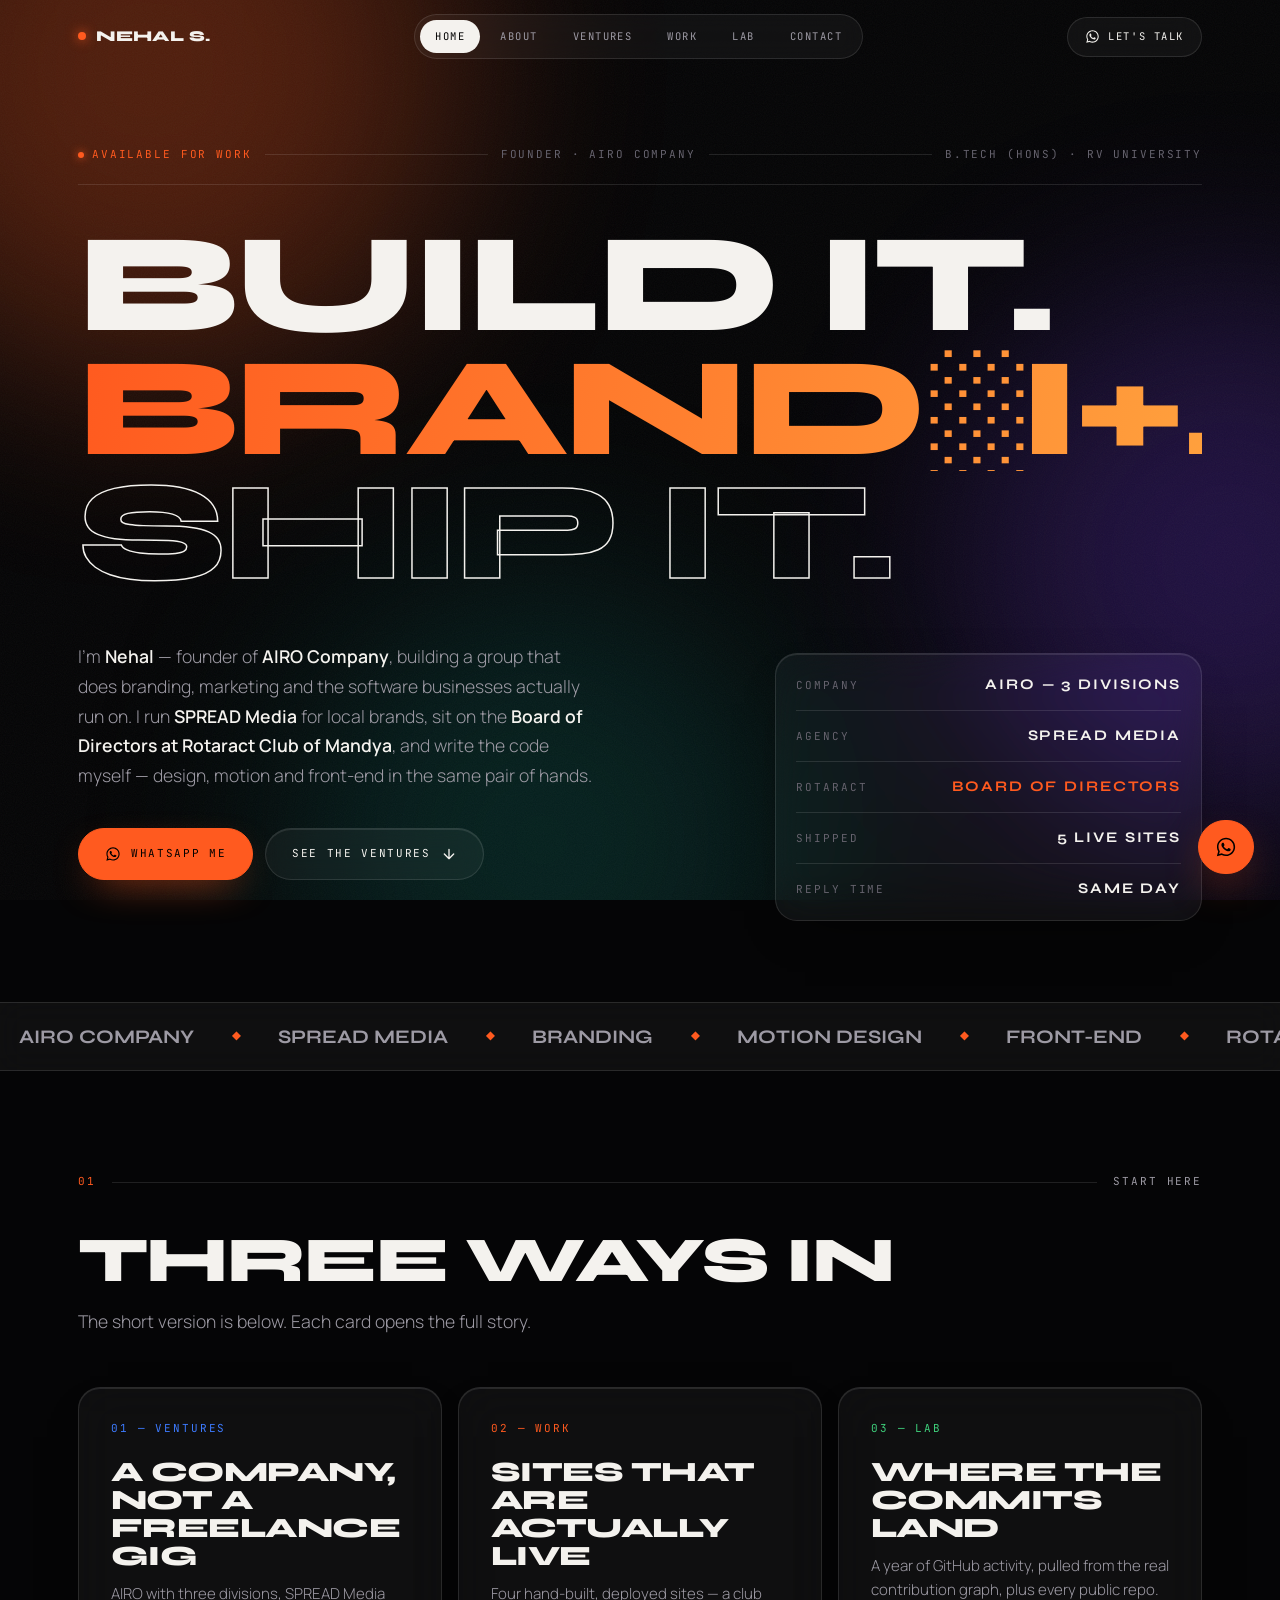
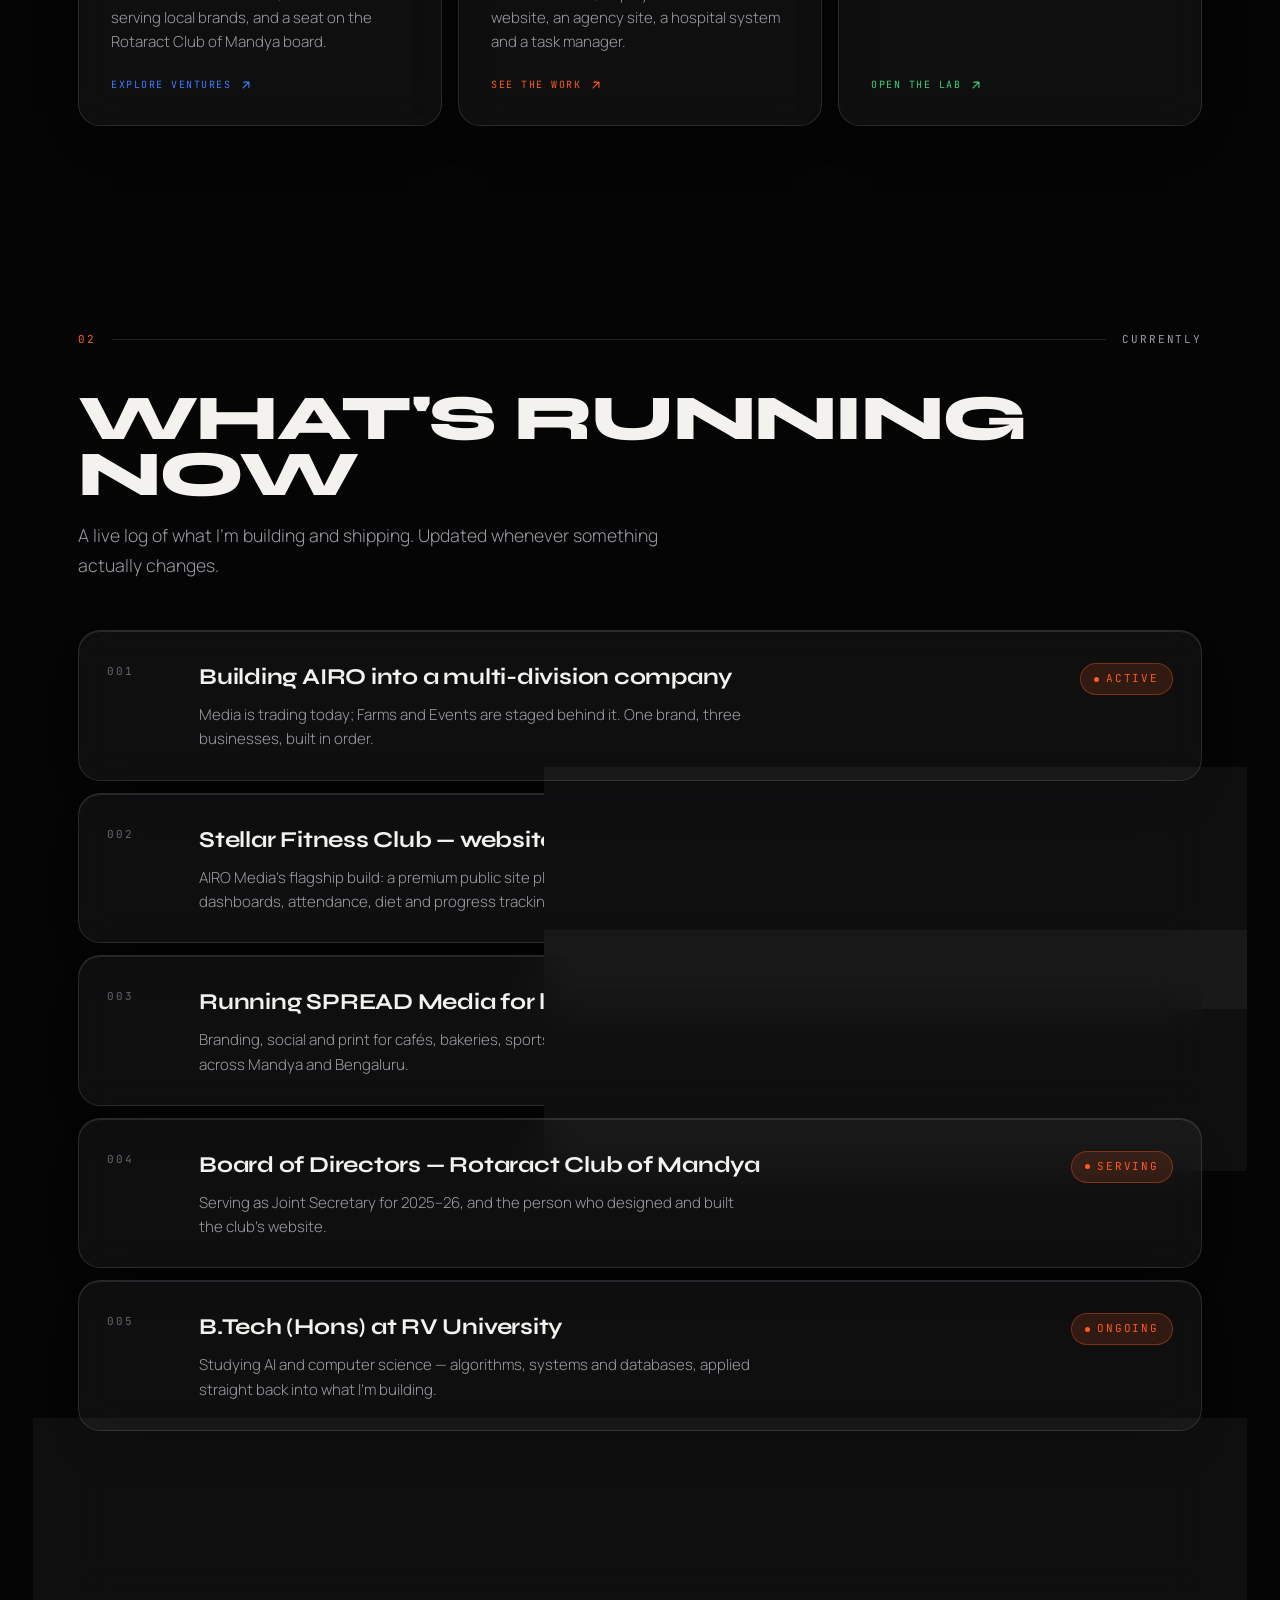
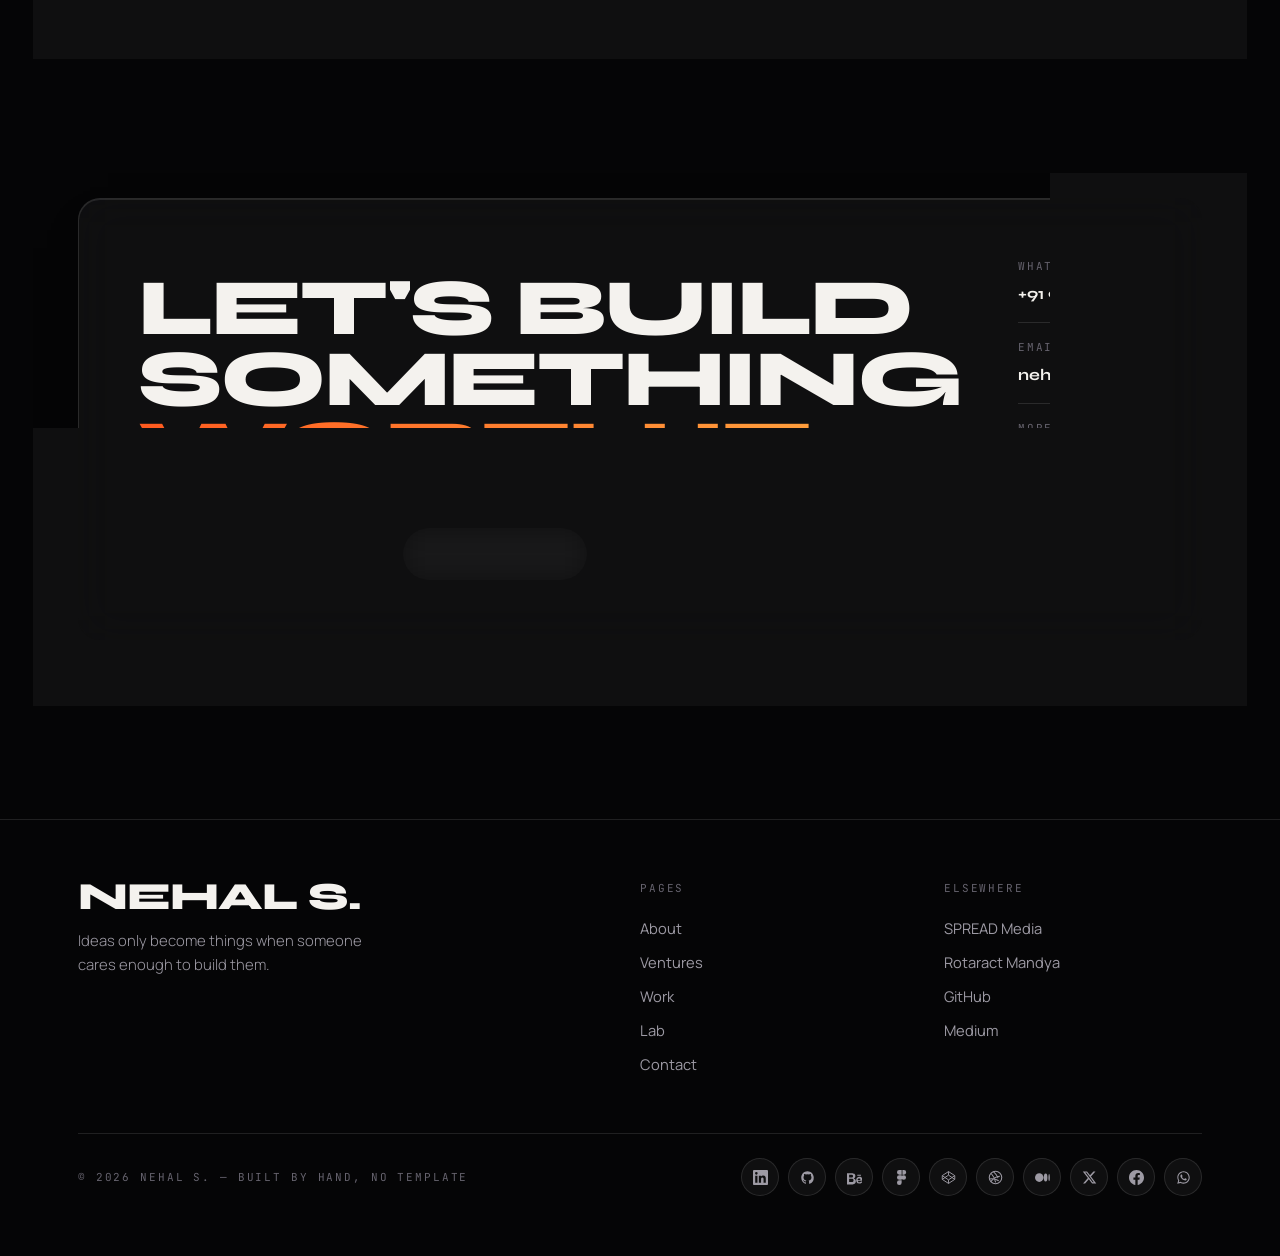
==== commit a10c2225: "Replace single-page site with six-page portfolio Rebuild as a multi-page site: home, about, ventures" ====
--- a/index.html
+++ b/index.html
@@ -3,402 +3,59 @@
 <head>
 <meta charset="utf-8" />
 <meta name="viewport" content="width=device-width, initial-scale=1" />
-
 <title>Nehal S — Founder of AIRO · Designer &amp; Developer</title>
-<meta name="description" content="Nehal S — founder of AIRO Company, co-runner of SPREAD Media, Board of Directors at Rotaract Club of Mandya. Motion, interface design and front-end code." />
+<meta name="description" content="Nehal S — founder of AIRO Company, runs SPREAD Media, Board of Directors at Rotaract Club of Mandya. Branding, interface design and front-end code." />
 <meta name="author" content="Nehal S" />
-<meta name="theme-color" content="#060605" />
+<meta name="theme-color" content="#050506" />
 <meta property="og:type" content="website" />
 <meta property="og:title" content="Nehal S — Founder of AIRO · Designer & Developer" />
 <meta property="og:description" content="I build brands, businesses and the software that runs them." />
-
+<script>document.documentElement.className += ' js';</script>
 <link rel="preconnect" href="https://fonts.googleapis.com" />
 <link rel="preconnect" href="https://fonts.gstatic.com" crossorigin />
 <link href="https://fonts.googleapis.com/css2?family=Syne:wght@600;700;800&family=Manrope:wght@300;400;500;600&family=JetBrains+Mono:wght@400;500&display=swap" rel="stylesheet" />
-
-<style>
-/* ══════════ TOKENS ══════════ */
-:root{
-  --void:#060605; --panel:#0e0e0c; --panel-2:#141412;
-  --line:rgba(255,255,255,.10); --line-2:rgba(255,255,255,.05);
-  --txt:#f3f1ec; --txt-2:#94918a; --txt-3:#5d5a54;
-  --acc:#ff4d1c; --acc-dim:rgba(255,77,28,.13);
-  --airo:#2f6bff; --media:#e5232a; --farms:#37a13a; --events:#e0a020; --spread:#e5203d; --rota:#e5205c;
-  --nav-h:70px;
-  --ease:cubic-bezier(.16,1,.3,1); --snap:cubic-bezier(.65,0,.35,1);
-}
-*,*::before,*::after{box-sizing:border-box}
-html{-webkit-text-size-adjust:100%;scroll-behavior:smooth}
-body{margin:0;background:var(--void);color:var(--txt);
-  font-family:"Manrope",-apple-system,BlinkMacSystemFont,"Segoe UI",sans-serif;
-  font-size:16px;line-height:1.6;-webkit-font-smoothing:antialiased;overflow-x:hidden}
-a{color:inherit;text-decoration:none} p{margin:0} img{max-width:100%;display:block}
-::selection{background:var(--acc);color:#000}
-
-.dsp{font-family:"Syne",sans-serif;font-weight:800;text-transform:uppercase;line-height:.86;letter-spacing:-.025em}
-.mono{font-family:"JetBrains Mono",ui-monospace,SFMono-Regular,Menlo,monospace;
-  font-size:11px;font-weight:400;letter-spacing:.18em;text-transform:uppercase}
-h1,h2,h3,h4{margin:0;font-weight:800}
-.lead{color:var(--txt-2);font-size:clamp(1rem,1.5vw,1.1rem);line-height:1.68;font-weight:300}
-.outline{color:transparent;-webkit-text-stroke:1.5px var(--txt);paint-order:stroke fill}
-.acc{color:var(--acc)}
-
-.wrap{width:100%;max-width:1240px;margin-inline:auto;padding-inline:clamp(20px,4vw,56px)}
-section{position:relative;padding-block:clamp(76px,10vw,140px)}
-
-.cols{position:fixed;inset:0;z-index:0;pointer-events:none;display:flex;justify-content:center}
-.cols div{width:100%;max-width:1240px;padding-inline:clamp(20px,4vw,56px);display:grid;grid-template-columns:repeat(6,1fr)}
-.cols span{border-left:1px solid var(--line-2)}
-.cols span:last-child{border-right:1px solid var(--line-2)}
-@media(max-width:760px){.cols div{grid-template-columns:repeat(2,1fr)}}
-.grain{position:fixed;inset:0;z-index:1;pointer-events:none;opacity:.05;
-  background-image:url("data:image/svg+xml,%3Csvg xmlns='http://www.w3.org/2000/svg' width='140' height='140'%3E%3Cfilter id='n'%3E%3CfeTurbulence type='fractalNoise' baseFrequency='.9' numOctaves='3'/%3E%3C/filter%3E%3Crect width='100%25' height='100%25' filter='url(%23n)'/%3E%3C/svg%3E")}
-main,header,footer{position:relative;z-index:2}
-
-/* ══════════ HEADER ══════════ */
-.prog{position:fixed;top:0;left:0;height:2px;width:0;background:var(--acc);z-index:100;transition:width .1s linear}
-header{position:fixed;top:0;left:0;right:0;height:var(--nav-h);z-index:90;display:flex;align-items:center;
-  border-bottom:1px solid transparent;transition:background .4s var(--ease),border-color .4s}
-header.solid{background:rgba(6,6,5,.74);backdrop-filter:blur(16px);-webkit-backdrop-filter:blur(16px);border-bottom-color:var(--line)}
-.hdr{display:flex;align-items:center;justify-content:space-between;gap:20px;width:100%}
-.sig{font-family:"Syne",sans-serif;font-weight:800;font-size:15px;text-transform:uppercase;display:flex;align-items:center;gap:10px}
-.sig i{width:7px;height:7px;border-radius:50%;background:var(--acc);flex:none;animation:beat 2.6s var(--ease) infinite}
-@keyframes beat{0%{box-shadow:0 0 0 0 rgba(255,77,28,.55)}70%,100%{box-shadow:0 0 0 9px rgba(255,77,28,0)}}
-.hnav{display:flex;align-items:center;gap:22px}
-.hnav a{position:relative;color:var(--txt-2);transition:color .25s;
-  font-family:"JetBrains Mono",monospace;font-size:10.5px;letter-spacing:.15em;text-transform:uppercase}
-.hnav a sup{color:var(--txt-3);font-size:8px;margin-right:4px;transition:color .25s}
-.hnav a::after{content:"";position:absolute;left:0;right:0;bottom:-6px;height:1px;background:var(--acc);
-  transform:scaleX(0);transform-origin:left;transition:transform .4s var(--ease)}
-.hnav a:hover,.hnav a.on{color:var(--txt)}
-.hnav a:hover sup,.hnav a.on sup{color:var(--acc)}
-.hnav a:hover::after,.hnav a.on::after{transform:scaleX(1)}
-@media(max-width:1080px){.hnav{display:none}}
-.hcta{display:inline-flex;align-items:center;gap:8px;height:36px;padding:0 16px;border:1px solid var(--line);
-  border-radius:2px;font-family:"JetBrains Mono",monospace;font-size:10.5px;letter-spacing:.16em;text-transform:uppercase;
-  transition:background .3s var(--ease),color .3s,border-color .3s;white-space:nowrap}
-.hcta svg{width:14px;height:14px}
-.hcta:hover{background:var(--acc);border-color:var(--acc);color:#000}
-
-/* ══════════ HERO ══════════ */
-.hero{padding-top:calc(var(--nav-h) + clamp(50px,9vh,104px));padding-bottom:clamp(44px,6vw,74px)}
-.hero-meta{display:flex;align-items:center;gap:14px;color:var(--txt-3);flex-wrap:wrap;
-  padding-bottom:22px;margin-bottom:clamp(26px,4vw,42px);border-bottom:1px solid var(--line)}
-.hero-meta .live{display:inline-flex;align-items:center;gap:8px;color:var(--acc)}
-.hero-meta .live i{width:6px;height:6px;border-radius:50%;background:var(--acc);flex:none}
-.hero-meta .sp{flex:1;min-width:16px;height:1px;background:var(--line)}
-.hero h1{font-size:clamp(2.9rem,12vw,9.2rem)}
-.hero h1 .ln{display:block;overflow:hidden}
-.hero h1 .ln>span{display:block;transform:translateY(100%);transition:transform 1.05s var(--ease)}
-.ready .hero h1 .ln>span{transform:none}
-.hero h1 .ln:nth-child(2)>span{transition-delay:.09s}
-.hero h1 .ln:nth-child(3)>span{transition-delay:.18s}
-.hero-grid{display:grid;grid-template-columns:1.5fr 1fr;gap:clamp(28px,5vw,72px);margin-top:clamp(32px,5vw,52px);align-items:start}
-@media(max-width:820px){.hero-grid{grid-template-columns:1fr;gap:32px}}
-.hero-grid .lead{max-width:50ch}
-.stats{display:grid;border-top:1px solid var(--line)}
-.stat{display:flex;align-items:baseline;justify-content:space-between;gap:16px;padding:13px 0;border-bottom:1px solid var(--line)}
-.stat dt{color:var(--txt-3)} .stat dd{margin:0;font-family:"Syne",sans-serif;font-weight:700;font-size:.92rem;text-align:right}
-.hero-cta{display:flex;flex-wrap:wrap;gap:12px;margin-top:clamp(28px,4vw,40px)}
-
-.btn{--bg:var(--acc);--fg:#000;position:relative;display:inline-flex;align-items:center;gap:10px;height:52px;padding:0 26px;
-  border:1px solid var(--bg);border-radius:2px;background:var(--bg);color:var(--fg);overflow:hidden;
-  font-family:"JetBrains Mono",monospace;font-size:11px;letter-spacing:.16em;text-transform:uppercase;
-  transition:color .35s var(--snap),border-color .35s}
-.btn svg{width:16px;height:16px;flex:none;position:relative;z-index:1} .btn span{position:relative;z-index:1}
-.btn::before{content:"";position:absolute;inset:0;background:var(--fg);transform:translateY(101%);transition:transform .42s var(--snap)}
-.btn:hover{color:var(--bg)} .btn:hover::before{transform:translateY(0)}
-.btn-line{--bg:transparent;--fg:var(--txt);border-color:var(--line)}
-.btn-line:hover{color:#000;border-color:var(--txt)}
-
-/* ══════════ MARQUEE ══════════ */
-.marq{position:relative;overflow:hidden;padding:20px 0;border-block:1px solid var(--line);background:var(--panel)}
-.marq-t{display:flex;width:max-content;animation:slide 40s linear infinite}
-.marq:hover .marq-t{animation-play-state:paused}
-@keyframes slide{to{transform:translateX(-50%)}}
-.marq-t ul{display:flex;align-items:center;gap:40px;margin:0;padding:0 20px;list-style:none;flex:none}
-.marq-t li{font-family:"Syne",sans-serif;font-weight:700;font-size:clamp(.9rem,1.6vw,1.3rem);
-  text-transform:uppercase;color:var(--txt-2);white-space:nowrap}
-.marq-t li.dot{color:var(--acc);font-size:.75em}
-
-/* ══════════ SECTION HEADS ══════════ */
-.shead{display:flex;align-items:center;gap:18px;margin-bottom:clamp(32px,4.5vw,54px)}
-.shead .num{color:var(--acc);flex:none} .shead .bar{flex:1;height:1px;background:var(--line)} .shead .nm{color:var(--txt-2);flex:none}
-.stitle{font-size:clamp(2rem,6vw,4.4rem);margin-bottom:20px}
-.sintro{max-width:58ch;margin-bottom:clamp(36px,5vw,56px)}
-
-/* ══════════ CURRENTLY ══════════ */
-.log{border-top:1px solid var(--line)}
-.logi{display:grid;grid-template-columns:64px 1fr auto;gap:clamp(14px,3vw,36px);align-items:start;
-  padding:clamp(20px,2.8vw,30px) 0;border-bottom:1px solid var(--line);position:relative;transition:padding-left .45s var(--ease)}
-.logi::before{content:"";position:absolute;left:0;top:0;bottom:0;width:2px;background:var(--acc);
-  transform:scaleY(0);transform-origin:bottom;transition:transform .45s var(--ease)}
-.logi:hover{padding-left:20px} .logi:hover::before{transform:scaleY(1);transform-origin:top}
-.logi .idx{color:var(--txt-3);padding-top:5px;transition:color .35s} .logi:hover .idx{color:var(--acc)}
-.logi h3{font-family:"Syne",sans-serif;font-size:clamp(1.1rem,2.3vw,1.5rem);letter-spacing:-.01em;margin-bottom:7px;font-weight:700}
-.logi p{color:var(--txt-2);font-size:.95rem;font-weight:300;max-width:62ch}
-.st{display:inline-flex;align-items:center;gap:7px;padding:6px 12px;border:1px solid var(--line);border-radius:2px;
-  color:var(--txt-3);white-space:nowrap;margin-top:4px}
-.st i{width:5px;height:5px;border-radius:50%;background:currentColor;flex:none}
-.st.on{color:var(--acc);border-color:rgba(255,77,28,.34);background:var(--acc-dim)}
-@media(max-width:700px){.logi{grid-template-columns:42px 1fr;gap:13px}.st{grid-column:2;justify-self:start}}
-
-/* ══════════ VENTURES ══════════ */
-.vent{border:1px solid var(--line);background:var(--panel);margin-bottom:16px;overflow:hidden}
-.vent-top{display:grid;grid-template-columns:auto 1fr;gap:clamp(20px,3.5vw,42px);align-items:center;
-  padding:clamp(24px,3.4vw,40px);border-bottom:1px solid var(--line)}
-@media(max-width:700px){.vent-top{grid-template-columns:1fr;gap:20px}}
-.plate{width:clamp(88px,13vw,128px);height:clamp(88px,13vw,128px);flex:none;border-radius:3px;
-  background:#fff;display:grid;place-items:center;padding:11px;position:relative;overflow:hidden}
-.plate img{width:100%;height:100%;object-fit:contain}
-.plate::after{content:"";position:absolute;inset:0;box-shadow:inset 0 0 0 1px rgba(0,0,0,.10)}
-.vent-id .kk{color:var(--brand,var(--acc));margin-bottom:10px;display:block}
-.vent-id h3{font-family:"Syne",sans-serif;font-weight:800;text-transform:uppercase;letter-spacing:-.02em;
-  font-size:clamp(1.7rem,4.6vw,3rem);line-height:.92;margin-bottom:10px}
-.vent-id .tag{color:var(--txt-2);font-size:.98rem;font-weight:300;max-width:52ch}
-.vent-body{padding:clamp(24px,3.4vw,40px)}
-.vent-body>p{color:var(--txt-2);font-weight:300;font-size:.98rem;max-width:74ch;margin-bottom:24px}
-.vrole{display:inline-flex;align-items:center;gap:9px;padding:8px 14px;border-radius:2px;margin-bottom:18px;
-  border:1px solid color-mix(in srgb,var(--brand,var(--acc)) 42%,transparent);
-  background:color-mix(in srgb,var(--brand,var(--acc)) 12%,transparent);color:var(--brand,var(--acc))}
-.vrole svg{width:14px;height:14px;flex:none}
-
-/* org tree */
-.tree{margin:34px 0 6px}
-.tree-root{display:flex;justify-content:center}
-.tree-root span{border:1px solid var(--airo);color:var(--airo);padding:10px 26px;border-radius:2px;
-  font-family:"Syne",sans-serif;font-weight:800;text-transform:uppercase;letter-spacing:.04em;font-size:.95rem;
-  background:rgba(47,107,255,.09)}
-/* connector: centre line runs the full drop; rail carries the two outer drops */
-.tree-link{position:relative;height:52px}
-.tree-link::before{content:"";position:absolute;top:0;bottom:0;left:50%;width:1px;background:var(--line)}
-.tree-link .rail{position:absolute;top:26px;left:16.667%;right:16.667%;height:26px;
-  border-top:1px solid var(--line);border-left:1px solid var(--line);border-right:1px solid var(--line)}
-.branches{display:grid;grid-template-columns:repeat(3,1fr);gap:1px;background:var(--line);
-  border:1px solid var(--line)}
-@media(max-width:760px){
-  .branches{grid-template-columns:1fr}
-  .tree-link{display:none}
-  .tree-root{margin-bottom:18px}
-}
-.br{background:var(--void);padding:clamp(20px,2.6vw,28px);position:relative;transition:background .4s var(--ease)}
-.br::after{content:"";position:absolute;left:0;right:0;top:0;height:2px;background:var(--brand);
-  transform:scaleX(0);transform-origin:left;transition:transform .5s var(--ease)}
-.br:hover{background:var(--panel-2)} .br:hover::after{transform:scaleX(1)}
-.br-h{display:flex;align-items:center;gap:13px;margin-bottom:16px}
-.br-plate{width:46px;height:46px;flex:none;border-radius:2px;background:#fff;padding:5px;display:grid;place-items:center}
-.br-plate img{width:100%;height:100%;object-fit:contain}
-.br-h h4{font-family:"Syne",sans-serif;font-weight:800;text-transform:uppercase;font-size:1.02rem;letter-spacing:-.01em;line-height:1.1}
-.br-h .s{display:block;color:var(--brand);font-size:9.5px;letter-spacing:.16em;margin-top:4px;
-  font-family:"JetBrains Mono",monospace}
-.br p{color:var(--txt-2);font-size:.9rem;font-weight:300;margin-bottom:14px}
-.br ul{display:flex;flex-wrap:wrap;gap:6px;margin:0;padding:0;list-style:none}
-.br li{font-family:"JetBrains Mono",monospace;font-size:9px;letter-spacing:.12em;text-transform:uppercase;
-  color:var(--txt-3);border:1px solid var(--line);border-radius:2px;padding:4px 8px}
-
-/* flex so the last row fills — a grid leaves dead cells when the count isn't a multiple */
-.vfacts{display:flex;flex-wrap:wrap;gap:1px;background:var(--line);
-  border:1px solid var(--line);margin-top:26px}
-.vfact{background:var(--void);padding:16px 18px;flex:1 1 150px;min-width:0}
-.vfact .k{color:var(--txt-3);display:block;margin-bottom:6px}
-.vfact .v{font-family:"Syne",sans-serif;font-weight:700;font-size:1.02rem}
-
-.clients{display:flex;flex-wrap:wrap;gap:7px;margin-top:18px}
-.clients span{font-family:"JetBrains Mono",monospace;font-size:9.5px;letter-spacing:.12em;text-transform:uppercase;
-  color:var(--txt-2);border:1px solid var(--line);border-radius:2px;padding:6px 10px;background:var(--void)}
-
-/* ══════════ WORK CARDS ══════════ */
-.work{display:grid;grid-template-columns:repeat(2,1fr);gap:16px}
-@media(max-width:820px){.work{grid-template-columns:1fr}}
-.wk{border:1px solid var(--line);background:var(--panel);overflow:hidden;display:flex;flex-direction:column;
-  transition:border-color .4s var(--ease),transform .4s var(--ease)}
-.wk:hover{border-color:color-mix(in srgb,var(--brand,var(--acc)) 55%,var(--line));transform:translateY(-4px)}
-.wk-shot{position:relative;background:var(--panel-2);border-bottom:1px solid var(--line);overflow:hidden}
-.wk-bar{display:flex;align-items:center;gap:6px;padding:9px 12px;border-bottom:1px solid var(--line);background:var(--void)}
-.wk-bar i{width:8px;height:8px;border-radius:50%;background:var(--line);flex:none}
-.wk-bar .u{flex:1;text-align:center;color:var(--txt-3);font-family:"JetBrains Mono",monospace;font-size:9.5px;
-  letter-spacing:.08em;overflow:hidden;text-overflow:ellipsis;white-space:nowrap}
-.wk-shot img{width:100%;aspect-ratio:16/10;object-fit:cover;object-position:top center;
-  transition:transform .7s var(--ease),filter .5s;filter:grayscale(.28) contrast(1.03)}
-.wk:hover .wk-shot img{transform:scale(1.035);filter:none}
-.wk-b{padding:clamp(20px,2.6vw,26px);display:flex;flex-direction:column;flex:1}
-.wk-k{display:flex;align-items:center;justify-content:space-between;gap:12px;margin-bottom:14px}
-.wk-k .k{color:var(--brand,var(--acc))}
-.wk-k .live{display:inline-flex;align-items:center;gap:6px;color:var(--txt-3)}
-.wk-k .live i{width:5px;height:5px;border-radius:50%;background:#37d17c;flex:none}
-.wk h3{font-family:"Syne",sans-serif;font-weight:800;text-transform:uppercase;letter-spacing:-.015em;
-  font-size:clamp(1.2rem,2.6vw,1.6rem);line-height:1;margin-bottom:11px}
-.wk p{color:var(--txt-2);font-size:.93rem;font-weight:300;margin-bottom:18px;flex:1}
-.wk ul{display:flex;flex-wrap:wrap;gap:6px;margin:0 0 20px;padding:0;list-style:none}
-.wk li{font-family:"JetBrains Mono",monospace;font-size:9px;letter-spacing:.12em;text-transform:uppercase;
-  color:var(--txt-3);border:1px solid var(--line);border-radius:2px;padding:4px 8px}
-.wk-links{display:flex;flex-wrap:wrap;gap:8px;margin-top:auto}
-.wl{display:inline-flex;align-items:center;gap:7px;height:38px;padding:0 14px;border:1px solid var(--line);border-radius:2px;
-  font-family:"JetBrains Mono",monospace;font-size:9.5px;letter-spacing:.14em;text-transform:uppercase;
-  color:var(--txt-2);transition:.3s var(--ease)}
-.wl svg{width:13px;height:13px}
-.wl:hover{background:var(--txt);border-color:var(--txt);color:#000}
-.wl.pri{border-color:color-mix(in srgb,var(--brand,var(--acc)) 50%,transparent);color:var(--brand,var(--acc))}
-.wl.pri:hover{background:var(--brand,var(--acc));border-color:var(--brand,var(--acc));color:#000}
-
-/* ══════════ GITHUB LAB ══════════ */
-.lab{border:1px solid var(--line);background:var(--panel)}
-.lab-h{display:flex;flex-wrap:wrap;align-items:center;justify-content:space-between;gap:16px;
-  padding:clamp(20px,2.6vw,28px);border-bottom:1px solid var(--line)}
-.lab-h .who{display:flex;align-items:center;gap:12px}
-.lab-h .who svg{width:26px;height:26px;flex:none}
-.lab-h .who b{font-family:"Syne",sans-serif;font-weight:700;font-size:1.02rem;display:block}
-.lab-h .who span{color:var(--txt-3);font-family:"JetBrains Mono",monospace;font-size:10px;letter-spacing:.14em}
-.tiles{display:grid;grid-template-columns:repeat(5,1fr);gap:1px;background:var(--line);border-bottom:1px solid var(--line)}
-@media(max-width:820px){.tiles{grid-template-columns:repeat(2,1fr)}}
-.tile{background:var(--panel);padding:clamp(18px,2.4vw,24px)}
-.tile .n{font-family:"Syne",sans-serif;font-weight:800;font-size:clamp(1.7rem,4vw,2.4rem);line-height:1;
-  letter-spacing:-.03em;margin-bottom:8px}
-.tile .k{color:var(--txt-3);display:block}
-.heat-wrap{padding:clamp(20px,2.6vw,28px)}
-.heat-top{display:flex;flex-wrap:wrap;align-items:baseline;justify-content:space-between;gap:12px;margin-bottom:16px}
-.heat-top .t{color:var(--txt-2)}
-.heat-scroll{overflow-x:auto;padding-bottom:8px}
-.heat-scroll::-webkit-scrollbar{height:5px}
-.heat-scroll::-webkit-scrollbar-thumb{background:var(--line);border-radius:3px}
-.months{display:grid;grid-auto-flow:column;gap:3px;margin-bottom:5px;min-width:max-content}
-.months span{font-family:"JetBrains Mono",monospace;font-size:9px;letter-spacing:.08em;color:var(--txt-3);
-  width:11px;white-space:nowrap;overflow:visible}
-.heat{display:grid;grid-auto-flow:column;grid-template-rows:repeat(7,11px);gap:3px;min-width:max-content}
-.heat i{width:11px;height:11px;border-radius:1.5px;background:rgba(255,255,255,.055);display:block}
-.heat i[data-l="1"]{background:rgba(255,77,28,.32)}
-.heat i[data-l="2"]{background:rgba(255,77,28,.55)}
-.heat i[data-l="3"]{background:rgba(255,77,28,.78)}
-.heat i[data-l="4"]{background:var(--acc)}
-.heat-leg{display:flex;align-items:center;gap:7px;margin-top:14px;color:var(--txt-3)}
-.heat-leg i{width:11px;height:11px;border-radius:1.5px;background:rgba(255,255,255,.055);display:block}
-.heat-leg i[data-l="1"]{background:rgba(255,77,28,.32)}
-.heat-leg i[data-l="2"]{background:rgba(255,77,28,.55)}
-.heat-leg i[data-l="3"]{background:rgba(255,77,28,.78)}
-.heat-leg i[data-l="4"]{background:var(--acc)}
-.repos{border-top:1px solid var(--line)}
-.rp{display:grid;grid-template-columns:1fr auto auto;gap:clamp(12px,2.4vw,26px);align-items:center;
-  padding:15px clamp(20px,2.6vw,28px);border-bottom:1px solid var(--line);transition:background .3s var(--ease)}
-.rp:last-child{border-bottom:none}
-.rp:hover{background:var(--panel-2)}
-.rp .nm{font-family:"JetBrains Mono",monospace;font-size:12px;letter-spacing:.02em;text-transform:none;
-  color:var(--txt);overflow:hidden;text-overflow:ellipsis;white-space:nowrap}
-.rp:hover .nm{color:var(--acc)}
-.rp .lg{display:inline-flex;align-items:center;gap:7px;color:var(--txt-3);
-  font-family:"JetBrains Mono",monospace;font-size:9.5px;letter-spacing:.12em;text-transform:uppercase;white-space:nowrap}
-.rp .lg i{width:8px;height:8px;border-radius:50%;flex:none}
-.rp .dt{color:var(--txt-3);font-family:"JetBrains Mono",monospace;font-size:9.5px;letter-spacing:.1em;white-space:nowrap}
-@media(max-width:640px){.rp{grid-template-columns:1fr auto}.rp .dt{display:none}}
-
-/* ══════════ CAPABILITIES ══════════ */
-.caps{display:grid;grid-template-columns:repeat(2,1fr);gap:1px;background:var(--line);border:1px solid var(--line)}
-@media(max-width:720px){.caps{grid-template-columns:1fr}}
-.cap{background:var(--void);padding:clamp(24px,3.4vw,40px);position:relative;overflow:hidden;transition:background .45s var(--ease)}
-.cap::after{content:"";position:absolute;left:0;right:0;bottom:0;height:2px;background:var(--acc);
-  transform:scaleX(0);transform-origin:left;transition:transform .5s var(--ease)}
-.cap:hover{background:var(--panel)} .cap:hover::after{transform:scaleX(1)}
-.cap-top{display:flex;align-items:center;justify-content:space-between;margin-bottom:clamp(30px,4.5vw,54px)}
-.cap-top .k{color:var(--txt-3)}
-.cap-ic{width:22px;height:22px;color:var(--acc);opacity:.55;transition:opacity .4s,transform .5s var(--ease)}
-.cap:hover .cap-ic{opacity:1;transform:rotate(-8deg) scale(1.12)}
-.cap h3{font-family:"Syne",sans-serif;font-size:clamp(1.3rem,2.9vw,1.85rem);text-transform:uppercase;
-  letter-spacing:-.015em;line-height:1;margin-bottom:13px}
-.cap p{color:var(--txt-2);font-size:.94rem;font-weight:300;margin-bottom:18px;max-width:44ch}
-.cap ul{display:flex;flex-wrap:wrap;gap:6px;margin:0;padding:0;list-style:none}
-.cap li{font-family:"JetBrains Mono",monospace;font-size:9.5px;letter-spacing:.13em;text-transform:uppercase;
-  color:var(--txt-3);border:1px solid var(--line);border-radius:2px;padding:5px 9px}
-
-/* ══════════ CHANNELS ══════════ */
-.chan{border-top:1px solid var(--line)}
-.ch{position:relative;display:flex;align-items:center;gap:clamp(13px,2.8vw,28px);
-  padding:clamp(16px,2.4vw,24px) clamp(13px,2.2vw,24px);border-bottom:1px solid var(--line);overflow:hidden;isolation:isolate}
-.ch::before{content:"";position:absolute;inset:0;background:var(--acc);z-index:-1;transform:translateY(101%);transition:transform .5s var(--snap)}
-.ch:hover::before{transform:translateY(0)} .ch:hover{color:#000}
-.ch-ic{width:25px;height:25px;flex:none;color:var(--txt-2);transition:color .35s var(--snap),transform .5s var(--ease)}
-.ch:hover .ch-ic{color:#000;transform:scale(1.14) rotate(-6deg)}
-.ch-nm{font-family:"Syne",sans-serif;font-weight:700;text-transform:uppercase;
-  font-size:clamp(1.4rem,4.3vw,2.7rem);letter-spacing:-.025em;line-height:1;flex:none;transition:transform .5s var(--ease)}
-.ch:hover .ch-nm{transform:translateX(10px)}
-.ch-d{flex:1;color:var(--txt-3);text-align:right;transition:color .35s var(--snap);min-width:0;
-  overflow:hidden;text-overflow:ellipsis;white-space:nowrap}
-.ch:hover .ch-d{color:rgba(0,0,0,.66)}
-.ch-a{width:19px;height:19px;flex:none;color:var(--txt-3);transition:color .35s var(--snap),transform .5s var(--ease)}
-.ch:hover .ch-a{color:#000;transform:translate(4px,-4px)}
-@media(max-width:640px){.ch-d{display:none}}
-
-/* ══════════ CONTACT / FOOTER ══════════ */
-.contact{border-top:1px solid var(--line);background:var(--panel)}
-.ct-grid{display:grid;grid-template-columns:1fr auto;gap:clamp(30px,5vw,60px);align-items:end}
-@media(max-width:820px){.ct-grid{grid-template-columns:1fr;align-items:start}}
-.ct-grid h2{font-size:clamp(2.3rem,7.6vw,5.6rem)}
-.ct-side{display:grid;gap:18px;min-width:min(290px,100%)}
-.ct-row{display:grid;gap:5px;padding-bottom:16px;border-bottom:1px solid var(--line)}
-.ct-row .k{color:var(--txt-3)}
-.ct-row a{font-family:"Syne",sans-serif;font-weight:700;font-size:1.02rem;transition:color .25s}
-.ct-row a:hover{color:var(--acc)}
-.ct-actions{display:flex;flex-wrap:wrap;gap:12px;margin-top:clamp(32px,4.5vw,46px)}
-footer{border-top:1px solid var(--line);padding-block:clamp(42px,6vw,62px)}
-.fgrid{display:grid;grid-template-columns:2fr 1fr 1fr;gap:clamp(26px,4vw,48px);margin-bottom:clamp(38px,5vw,56px)}
-@media(max-width:760px){.fgrid{grid-template-columns:1fr 1fr}.fbrand{grid-column:1/-1}}
-.fbrand .m{font-family:"Syne",sans-serif;font-weight:800;text-transform:uppercase;
-  font-size:clamp(1.6rem,4.2vw,2.5rem);line-height:.9;letter-spacing:-.02em;margin-bottom:13px}
-.fbrand p{color:var(--txt-2);font-size:.94rem;font-weight:300;max-width:36ch}
-.fcol h4{margin:0 0 15px;color:var(--txt-3);font-weight:400}
-.fcol a{display:block;color:var(--txt-2);font-size:.92rem;padding:5px 0;transition:color .25s,transform .25s var(--ease)}
-.fcol a:hover{color:var(--acc);transform:translateX(3px)}
-.fbot{display:flex;flex-wrap:wrap;align-items:center;justify-content:space-between;gap:18px;padding-top:26px;border-top:1px solid var(--line)}
-.fbot p{color:var(--txt-3)}
-.fsoc{display:flex;flex-wrap:wrap;gap:9px}
-.fsoc a{width:36px;height:36px;display:grid;place-items:center;border:1px solid var(--line);border-radius:2px;
-  color:var(--txt-2);transition:.3s var(--ease)}
-.fsoc a svg{width:15px;height:15px}
-.fsoc a:hover{background:var(--acc);border-color:var(--acc);color:#000;transform:translateY(-2px)}
-
-.wafab{position:fixed;right:clamp(16px,3vw,28px);bottom:clamp(16px,3vw,28px);z-index:95;
-  display:inline-flex;align-items:center;gap:0;height:52px;padding:0 15px;border:1px solid var(--acc);border-radius:2px;
-  background:var(--acc);color:#000;font-family:"JetBrains Mono",monospace;font-size:10.5px;letter-spacing:.16em;
-  text-transform:uppercase;overflow:hidden;box-shadow:0 14px 40px -14px rgba(255,77,28,.7);
-  transition:gap .45s var(--ease),padding .45s var(--ease),transform .3s var(--ease)}
-.wafab svg{width:21px;height:21px;flex:none}
-.wafab b{max-width:0;overflow:hidden;white-space:nowrap;font-weight:400;transition:max-width .45s var(--ease)}
-.wafab:hover{gap:10px;padding-right:20px;transform:translateY(-2px)} .wafab:hover b{max-width:130px}
-
-.rv{opacity:0;transform:translateY(22px);transition:opacity .85s var(--ease),transform .85s var(--ease)}
-.rv.in{opacity:1;transform:none}
-@media(prefers-reduced-motion:reduce){
-  *{animation:none!important;transition-duration:.01ms!important}
-  .rv{opacity:1;transform:none}.hero h1 .ln>span{transform:none}html{scroll-behavior:auto}
-}
-</style>
+<link rel="stylesheet" href="assets/css/style.css" />
 </head>
 <body>
 
-<div class="cols"><div><span></span><span></span><span></span><span></span><span></span><span></span></div></div>
+<div class="aura"><i></i><i></i><i></i></div>
 <div class="grain"></div>
 <div class="prog" id="prog"></div>
 
 <header id="hdr">
   <div class="wrap hdr">
-    <a href="#top" class="sig"><i></i> Nehal&nbsp;S.</a>
+    <a href="index.html" class="sig"><i></i> Nehal&nbsp;S.</a>
     <nav class="hnav">
-      <a href="#log"     data-sec="log"><sup>01</sup>Currently</a>
-      <a href="#vent"    data-sec="vent"><sup>02</sup>Ventures</a>
-      <a href="#work"    data-sec="work"><sup>03</sup>Work</a>
-      <a href="#lab"     data-sec="lab"><sup>04</sup>Lab</a>
-      <a href="#caps"    data-sec="caps"><sup>05</sup>Craft</a>
-      <a href="#chan"    data-sec="chan"><sup>06</sup>Channels</a>
-      <a href="#contact" data-sec="contact"><sup>07</sup>Contact</a>
+      <a href="index.html" aria-current="page">Home</a>
+      <a href="about.html">About</a>
+      <a href="ventures.html">Ventures</a>
+      <a href="work.html">Work</a>
+      <a href="lab.html">Lab</a>
+      <a href="contact.html">Contact</a>
     </nav>
-    <a class="hcta" href="https://wa.me/919743242161?text=Hi%20Nehal%2C%20I%20found%20your%20site." target="_blank" rel="noopener">
-      <svg viewBox="0 0 24 24" fill="currentColor"><path d="M12.04 2C6.58 2 2.13 6.45 2.13 11.91c0 1.75.46 3.45 1.32 4.95L2 22l5.25-1.38a9.9 9.9 0 0 0 4.79 1.22h.01c5.46 0 9.91-4.45 9.91-9.91S17.5 2 12.04 2zm0 18.15a8.2 8.2 0 0 1-4.19-1.15l-.3-.18-3.12.82.83-3.04-.2-.31a8.2 8.2 0 0 1-1.26-4.38c0-4.54 3.7-8.23 8.24-8.23 2.2 0 4.27.86 5.82 2.42a8.18 8.18 0 0 1 2.41 5.82c0 4.54-3.69 8.23-8.23 8.23zm4.52-6.16c-.25-.12-1.47-.72-1.69-.81-.23-.08-.39-.12-.56.13-.16.24-.64.8-.79.97-.14.16-.29.18-.54.06-.25-.13-1.05-.39-1.99-1.23-.74-.66-1.23-1.47-1.38-1.72-.14-.25-.01-.38.11-.5.11-.11.25-.29.37-.44.13-.15.17-.25.25-.42.08-.17.04-.31-.02-.43-.06-.12-.56-1.34-.76-1.84-.2-.48-.4-.42-.56-.43h-.47c-.17 0-.43.06-.66.31-.22.25-.87.85-.87 2.07s.89 2.4 1.02 2.56c.12.17 1.75 2.67 4.23 3.74.59.26 1.05.41 1.41.52.59.19 1.13.16 1.56.1.47-.07 1.47-.6 1.68-1.18.2-.58.2-1.08.15-1.18-.06-.11-.23-.17-.48-.29z"/></svg>
-      Let's talk
-    </a>
+    <div style="display:flex;align-items:center;gap:10px">
+      <a class="hcta" href="https://wa.me/919743242161?text=Hi%20Nehal%2C%20I%20found%20your%20site." target="_blank" rel="noopener">
+        <svg><use href="#i-wa"/></svg><span>Let's talk</span>
+      </a>
+      <button class="burger" id="burger" aria-label="Open menu" aria-expanded="false"><svg><use href="#i-menu"/></svg></button>
+    </div>
   </div>
 </header>
 
-<main id="top">
-
-<!-- ═══════ HERO ═══════ -->
+<div class="sheet" id="sheet">
+  <div class="sheet-bg"></div>
+  <nav class="sheet-in glass">
+    <a href="index.html" aria-current="page">Home <span>01</span></a>
+    <a href="about.html">About <span>02</span></a>
+    <a href="ventures.html">Ventures <span>03</span></a>
+    <a href="work.html">Work <span>04</span></a>
+    <a href="lab.html">Lab <span>05</span></a>
+    <a href="contact.html">Contact <span>06</span></a>
+  </nav>
+</div>
+
+<main>
+
 <section class="hero">
   <div class="wrap">
     <div class="hero-meta mono">
@@ -411,31 +68,26 @@
 
     <h1 class="dsp">
       <span class="ln"><span>Build it.</span></span>
-      <span class="ln"><span class="acc" data-scramble>Brand it.</span></span>
+      <span class="ln"><span class="grad" data-scramble>Brand it.</span></span>
       <span class="ln"><span class="outline">Ship it.</span></span>
     </h1>
 
     <div class="hero-grid">
       <div>
         <p class="lead rv">
-          I'm <strong style="color:var(--txt);font-weight:600">Nehal</strong> — founder of
-          <strong style="color:var(--txt);font-weight:600">AIRO Company</strong>, building a group that does
-          branding, marketing and the software businesses actually run on. I run
-          <strong style="color:var(--txt);font-weight:600">SPREAD Media</strong> for local brands, sit on the
-          <strong style="color:var(--txt);font-weight:600">Board of Directors at Rotaract Club of Mandya</strong>,
+          I'm <strong>Nehal</strong> — founder of <strong>AIRO Company</strong>, building a group that does
+          branding, marketing and the software businesses actually run on. I run <strong>SPREAD Media</strong>
+          for local brands, sit on the <strong>Board of Directors at Rotaract Club of Mandya</strong>,
           and write the code myself — design, motion and front-end in the same pair of hands.
         </p>
         <div class="hero-cta rv">
           <a class="btn" href="https://wa.me/919743242161?text=Hi%20Nehal%2C%20I%20found%20your%20site." target="_blank" rel="noopener">
-            <svg viewBox="0 0 24 24" fill="currentColor"><path d="M12.04 2C6.58 2 2.13 6.45 2.13 11.91c0 1.75.46 3.45 1.32 4.95L2 22l5.25-1.38a9.9 9.9 0 0 0 4.79 1.22h.01c5.46 0 9.91-4.45 9.91-9.91S17.5 2 12.04 2zm0 18.15a8.2 8.2 0 0 1-4.19-1.15l-.3-.18-3.12.82.83-3.04-.2-.31a8.2 8.2 0 0 1-1.26-4.38c0-4.54 3.7-8.23 8.24-8.23 2.2 0 4.27.86 5.82 2.42a8.18 8.18 0 0 1 2.41 5.82c0 4.54-3.69 8.23-8.23 8.23zm4.52-6.16c-.25-.12-1.47-.72-1.69-.81-.23-.08-.39-.12-.56.13-.16.24-.64.8-.79.97-.14.16-.29.18-.54.06-.25-.13-1.05-.39-1.99-1.23-.74-.66-1.23-1.47-1.38-1.72-.14-.25-.01-.38.11-.5.11-.11.25-.29.37-.44.13-.15.17-.25.25-.42.08-.17.04-.31-.02-.43-.06-.12-.56-1.34-.76-1.84-.2-.48-.4-.42-.56-.43h-.47c-.17 0-.43.06-.66.31-.22.25-.87.85-.87 2.07s.89 2.4 1.02 2.56c.12.17 1.75 2.67 4.23 3.74.59.26 1.05.41 1.41.52.59.19 1.13.16 1.56.1.47-.07 1.47-.6 1.68-1.18.2-.58.2-1.08.15-1.18-.06-.11-.23-.17-.48-.29z"/></svg>
-            <span>WhatsApp me</span>
+            <svg><use href="#i-wa"/></svg><span>WhatsApp me</span>
           </a>
-          <a class="btn btn-line" href="#vent"><span>See the ventures</span>
-            <svg viewBox="0 0 24 24" fill="none" stroke="currentColor" stroke-width="2" stroke-linecap="round" stroke-linejoin="round"><path d="M12 5v14M5 12l7 7 7-7"/></svg>
-          </a>
+          <a class="btn btn-glass" href="ventures.html"><span>See the ventures</span><svg><use href="#i-dn"/></svg></a>
         </div>
       </div>
-      <dl class="stats mono rv">
+      <dl class="stats glass mono rv">
         <div class="stat"><dt>Company</dt><dd>AIRO — 3 divisions</dd></div>
         <div class="stat"><dt>Agency</dt><dd>SPREAD Media</dd></div>
         <div class="stat"><dt>Rotaract</dt><dd class="acc">Board of Directors</dd></div>
@@ -463,40 +115,70 @@
   </div>
 </div>
 
-<!-- ═══════ 01 CURRENTLY ═══════ -->
-<section id="log">
-  <div class="wrap">
-    <div class="shead mono rv"><span class="num">01</span><span class="bar"></span><span class="nm">Currently</span></div>
-    <h2 class="dsp stitle rv">What's<br />running now</h2>
-    <p class="lead sintro rv">A live log of what I'm building, running and shipping. Updated whenever something actually changes.</p>
+<!-- three doors -->
+<section>
+  <div class="wrap">
+    <div class="shead mono rv"><span class="num">01</span><span class="bar"></span><span class="nm">Start here</span></div>
+    <h2 class="dsp stitle rv">Three ways in</h2>
+    <p class="lead sintro rv">The short version is below. Each card opens the full story.</p>
+
+    <div class="tri">
+      <a class="hcard glass rv" style="--brand:var(--airo)" href="ventures.html">
+        <span class="k mono">01 — Ventures</span>
+        <h3>A company,<br />not a freelance gig</h3>
+        <p>AIRO with three divisions, SPREAD Media serving local brands, and a seat on the Rotaract Club of Mandya board.</p>
+        <span class="go">Explore ventures <svg><use href="#i-ur"/></svg></span>
+      </a>
+      <a class="hcard glass rv" style="--brand:var(--acc)" href="work.html">
+        <span class="k mono">02 — Work</span>
+        <h3>Sites that are<br />actually live</h3>
+        <p>Four hand-built, deployed sites — a club website, an agency site, a hospital system and a task manager.</p>
+        <span class="go">See the work <svg><use href="#i-ur"/></svg></span>
+      </a>
+      <a class="hcard glass rv" style="--brand:#3fd17c" href="lab.html">
+        <span class="k mono">03 — Lab</span>
+        <h3>Where the<br />commits land</h3>
+        <p>A year of GitHub activity, pulled from the real contribution graph, plus every public repo.</p>
+        <span class="go">Open the lab <svg><use href="#i-ur"/></svg></span>
+      </a>
+    </div>
+  </div>
+</section>
+
+<!-- currently -->
+<section>
+  <div class="wrap">
+    <div class="shead mono rv"><span class="num">02</span><span class="bar"></span><span class="nm">Currently</span></div>
+    <h2 class="dsp stitle rv">What's running now</h2>
+    <p class="lead sintro rv">A live log of what I'm building and shipping. Updated whenever something actually changes.</p>
 
     <div class="log">
-      <article class="logi rv"><div class="idx mono">001</div>
+      <article class="logi glass rv"><div class="idx mono">001</div>
         <div><h3>Building AIRO into a multi-division company</h3>
         <p>Media is trading today; Farms and Events are staged behind it. One brand, three businesses, built in order.</p></div>
         <div class="st on mono"><i></i> Active</div></article>
 
-      <article class="logi rv"><div class="idx mono">002</div>
+      <article class="logi glass rv"><div class="idx mono">002</div>
         <div><h3>Stellar Fitness Club — website + gym platform</h3>
         <p>AIRO Media's flagship build: a premium public site plus admin, trainer and member dashboards, attendance, diet and progress tracking.</p></div>
         <div class="st mono"><i></i> In progress</div></article>
 
-      <article class="logi rv"><div class="idx mono">003</div>
+      <article class="logi glass rv"><div class="idx mono">003</div>
         <div><h3>Running SPREAD Media for local brands</h3>
         <p>Branding, social and print for cafés, bakeries, sports and service businesses across Mandya and Bengaluru.</p></div>
         <div class="st on mono"><i></i> Active</div></article>
 
-      <article class="logi rv"><div class="idx mono">004</div>
+      <article class="logi glass rv"><div class="idx mono">004</div>
         <div><h3>Board of Directors — Rotaract Club of Mandya</h3>
         <p>Serving as Joint Secretary for 2025&ndash;26, and the person who designed and built the club's website.</p></div>
         <div class="st on mono"><i></i> Serving</div></article>
 
-      <article class="logi rv"><div class="idx mono">005</div>
+      <article class="logi glass rv"><div class="idx mono">005</div>
         <div><h3>B.Tech (Hons) at RV University</h3>
         <p>Studying AI and computer science — algorithms, systems and databases, applied straight back into what I'm building.</p></div>
         <div class="st on mono"><i></i> Ongoing</div></article>
 
-      <article class="logi rv"><div class="idx mono">006</div>
+      <article class="logi glass rv"><div class="idx mono">006</div>
         <div><h3>Vinayaka Jaggery — AIRO Farms' first product line</h3>
         <p>Organic jaggery and coconut powder: sourcing, packaging and brand, ahead of a direct-to-consumer launch.</p></div>
         <div class="st mono"><i></i> Queued</div></article>
@@ -504,415 +186,25 @@
   </div>
 </section>
 
-<!-- ═══════ 02 VENTURES ═══════ -->
-<section id="vent">
-  <div class="wrap">
-    <div class="shead mono rv"><span class="num">02</span><span class="bar"></span><span class="nm">Ventures &amp; Roles</span></div>
-    <h2 class="dsp stitle rv">What I run</h2>
-    <p class="lead sintro rv">A parent company with three divisions, an agency serving local businesses, and a seat on a club board. Here's each one.</p>
-
-    <!-- AIRO -->
-    <div class="vent rv" style="--brand:var(--airo)">
-      <div class="vent-top">
-        <div class="plate"><img src="assets/logos/airo.png" alt="AIRO Company logo" loading="lazy" /></div>
-        <div class="vent-id">
-          <span class="kk mono">Parent company · Founder</span>
-          <h3>AIRO Company</h3>
-          <p class="tag">One Vision. Endless Possibilities.</p>
+<section>
+  <div class="wrap">
+    <div class="ct-box glass rv">
+      <div class="ct-grid">
+        <div><h2 class="dsp">Let's build<br />something<br /><span class="grad">worth it.</span></h2></div>
+        <div class="ct-side">
+          <div class="ct-row"><span class="k mono">WhatsApp</span>
+            <a href="https://wa.me/919743242161" target="_blank" rel="noopener">+91 97432 42161</a></div>
+          <div class="ct-row"><span class="k mono">Email</span>
+            <a href="mailto:nehal2572007@gmail.com">nehal2572007@gmail.com</a></div>
+          <div class="ct-row"><span class="k mono">More ways</span>
+            <a href="contact.html">All ten channels</a></div>
         </div>
       </div>
-      <div class="vent-body">
-        <div class="vrole mono">
-          <svg viewBox="0 0 24 24" fill="none" stroke="currentColor" stroke-width="1.9" stroke-linecap="round" stroke-linejoin="round"><path d="M12 2 3 7v10l9 5 9-5V7z"/><path d="M12 22V12M3 7l9 5 9-5"/></svg>
-          Founder
-        </div>
-        <p>
-          AIRO isn't meant to stay an agency. It's built to become a multi-business group — starting with the
-          division that earns today, and adding the next only when the last one stands on its own. The long game is
-          turning the systems we build for clients into products we own.
-        </p>
-
-        <div class="tree">
-          <div class="tree-root"><span>AIRO</span></div>
-          <div class="tree-link" aria-hidden="true"><span class="rail"></span></div>
-          <div class="branches">
-            <article class="br" style="--brand:var(--media)">
-              <div class="br-h">
-                <div class="br-plate"><img src="assets/logos/airo-media.png" alt="AIRO Media logo" loading="lazy" /></div>
-                <div><h4>AIRO Media</h4><span class="s">Operating now</span></div>
-              </div>
-              <p>Branding, digital marketing, content and the websites and software behind them. The engine that funds everything else.</p>
-              <ul><li>Branding</li><li>Marketing</li><li>Web</li><li>Software</li></ul>
-            </article>
-
-            <article class="br" style="--brand:var(--farms)">
-              <div class="br-h">
-                <div class="br-plate"><img src="assets/logos/airo-farms.png" alt="AIRO Farms logo" loading="lazy" /></div>
-                <div><h4>AIRO Farms</h4><span class="s">In development</span></div>
-              </div>
-              <p>Agriculture and food products — organic jaggery, coconut powder and more, sourced, packaged and sold under our own brand.</p>
-              <ul><li>Agri</li><li>FMCG</li><li>Packaging</li><li>D2C</li></ul>
-            </article>
-
-            <article class="br" style="--brand:var(--events)">
-              <div class="br-h">
-                <div class="br-plate"><img src="assets/logos/airo-events.png" alt="AIRO Events logo" loading="lazy" /></div>
-                <div><h4>AIRO Events</h4><span class="s">Planned</span></div>
-              </div>
-              <p>Corporate, college and brand events — launches and experiences, backed by the same creative and marketing team.</p>
-              <ul><li>Corporate</li><li>Launches</li><li>Cultural</li><li>Promo</li></ul>
-            </article>
-          </div>
-        </div>
-
-        <div class="vfacts">
-          <div class="vfact"><span class="k mono">Divisions</span><span class="v">3 planned</span></div>
-          <div class="vfact"><span class="k mono">Trading now</span><span class="v">AIRO Media</span></div>
-          <div class="vfact"><span class="k mono">Flagship build</span><span class="v">Stellar Fitness</span></div>
-          <div class="vfact"><span class="k mono">Model</span><span class="v">Projects + retainers</span></div>
-          <div class="vfact"><span class="k mono">Next up</span><span class="v">AIRO Technology</span></div>
-        </div>
-      </div>
-    </div>
-
-    <!-- SPREAD -->
-    <div class="vent rv" style="--brand:var(--spread)">
-      <div class="vent-top">
-        <div class="plate"><img src="assets/logos/spread.png" alt="SPREAD Media logo" loading="lazy" /></div>
-        <div class="vent-id">
-          <span class="kk mono">Creative agency · Co-founder</span>
-          <h3>SPREAD Media</h3>
-          <p class="tag">Reaching People. Growing Business.</p>
-        </div>
-      </div>
-      <div class="vent-body">
-        <div class="vrole mono">
-          <svg viewBox="0 0 24 24" fill="none" stroke="currentColor" stroke-width="1.9" stroke-linecap="round" stroke-linejoin="round"><path d="M3 11l18-8-8 18-2-8z"/></svg>
-          Design &amp; Web
-        </div>
-        <p>
-          SPREAD works with local businesses that already do the hard part well but look invisible online —
-          bakeries, cafés, sports stores, borewell contractors. We handle the identity, the social calendar,
-          the festival creatives and the website, then keep it running month to month.
-        </p>
-        <div class="clients">
-          <span>Nirantara Bakes</span><span>Avi Sports</span><span>The P's Cheese Cake</span>
-          <span>Akka Thangi</span><span>Tea Bench</span><span>Basaveshwara Borewells</span><span>Donga</span>
-        </div>
-        <div class="vfacts">
-          <div class="vfact"><span class="k mono">Clients served</span><span class="v">8+ local brands</span></div>
-          <div class="vfact"><span class="k mono">Services</span><span class="v">Brand · Social · Web</span></div>
-          <div class="vfact"><span class="k mono">Website</span><span class="v">Designed &amp; built by me</span></div>
-          <div class="vfact"><span class="k mono">Status</span><span class="v">Active</span></div>
-        </div>
-      </div>
-    </div>
-
-    <!-- ROTARACT -->
-    <div class="vent rv" style="--brand:var(--rota)">
-      <div class="vent-top">
-        <div class="plate" style="background:#0e0e0c;border:1px solid var(--line)">
-          <svg viewBox="0 0 24 24" fill="var(--rota)" style="width:70%;height:70%"><path d="M12 1.6 13.5 5l3.6-1.2-1.2 3.6L19.3 9l-3 2.2 2.2 3-3.7.1-.4 3.7-2.4-2.8-2.4 2.8-.4-3.7-3.7-.1 2.2-3-3-2.2 3.4-1.6L6.9 3.8 10.5 5z"/><circle cx="12" cy="12.4" r="3.1" fill="none" stroke="var(--rota)" stroke-width="1.4"/><path d="M8 19.4h8v1.5H8zM9 21.4h6V23H9z" /></svg>
-        </div>
-        <div class="vent-id">
-          <span class="kk mono">Leadership · District 3192</span>
-          <h3>Rotaract Club<br />of Mandya</h3>
-          <p class="tag">Service &bull; Leadership &bull; Fellowship</p>
-        </div>
-      </div>
-      <div class="vent-body">
-        <div class="vrole mono">
-          <svg viewBox="0 0 24 24" fill="none" stroke="currentColor" stroke-width="1.9" stroke-linecap="round" stroke-linejoin="round"><path d="M12 15a6 6 0 1 0 0-12 6 6 0 0 0 0 12z"/><path d="M8.2 13.8 7 22l5-2.6L17 22l-1.2-8.2"/></svg>
-          Board of Directors — Joint Secretary
-        </div>
-        <p>
-          I sit on the Board of Directors of the Rotaract Club of Mandya as Joint Secretary for 2025&ndash;26.
-          The club was chartered in 2025 under the Rotary Club of Mandya and runs community service, professional
-          development and fellowship programmes across the district. I also designed and built the club's website.
-        </p>
-        <div class="vfacts">
-          <div class="vfact"><span class="k mono">Role</span><span class="v">Joint Secretary</span></div>
-          <div class="vfact"><span class="k mono">Term</span><span class="v">2025 &ndash; 26</span></div>
-          <div class="vfact"><span class="k mono">District</span><span class="v">3192</span></div>
-          <div class="vfact"><span class="k mono">Chartered</span><span class="v">2025</span></div>
-          <div class="vfact"><span class="k mono">Website</span><span class="v">Built by me</span></div>
-        </div>
-      </div>
-    </div>
-  </div>
-</section>
-
-<!-- ═══════ 03 WORK ═══════ -->
-<section id="work">
-  <div class="wrap">
-    <div class="shead mono rv"><span class="num">03</span><span class="bar"></span><span class="nm">Selected Work</span></div>
-    <h2 class="dsp stitle rv">Things I've<br />actually shipped</h2>
-    <p class="lead sintro rv">Live sites, written by hand and deployed. Every screenshot below links to the running thing and its source.</p>
-
-    <div class="work">
-
-      <article class="wk rv" style="--brand:var(--rota)">
-        <div class="wk-shot">
-          <div class="wk-bar"><i></i><i></i><i></i><span class="u">nehals.me/Rotaract.mandya</span></div>
-          <img src="assets/shots/rotaract.png" alt="Rotaract Club of Mandya website homepage" loading="lazy" />
-        </div>
-        <div class="wk-b">
-          <div class="wk-k"><span class="k mono">Club website</span><span class="live mono"><i></i> Live</span></div>
-          <h3>Rotaract Club<br />of Mandya</h3>
-          <p>The official club site — about, board of directors, members, projects and contact. Dark editorial layout with an interactive district map. Built and maintained by me as a member of the board.</p>
-          <ul><li>HTML</li><li>CSS</li><li>JavaScript</li><li>GitHub Pages</li></ul>
-          <div class="wk-links">
-            <a class="wl pri" href="https://nehals.me/Rotaract.mandya/" target="_blank" rel="noopener">
-              <svg viewBox="0 0 24 24" fill="none" stroke="currentColor" stroke-width="2" stroke-linecap="round" stroke-linejoin="round"><path d="M7 17 17 7M8 7h9v9"/></svg>Visit site</a>
-            <a class="wl" href="https://github.com/NEHAL-S-DEVLR/Rotaract.mandya" target="_blank" rel="noopener">
-              <svg viewBox="0 0 24 24" fill="currentColor"><path d="M12 2C6.48 2 2 6.58 2 12.25c0 4.53 2.87 8.37 6.84 9.73.5.09.68-.22.68-.49l-.01-1.72c-2.78.62-3.37-1.37-3.37-1.37-.46-1.18-1.11-1.5-1.11-1.5-.91-.64.07-.62.07-.62 1 .07 1.53 1.06 1.53 1.06.89 1.57 2.34 1.12 2.91.85.09-.66.35-1.12.63-1.37-2.22-.26-4.56-1.14-4.56-5.07 0-1.12.39-2.03 1.03-2.75-.1-.26-.45-1.3.1-2.71 0 0 .84-.28 2.75 1.05a9.3 9.3 0 0 1 5 0c1.91-1.33 2.75-1.05 2.75-1.05.55 1.41.2 2.45.1 2.71.64.72 1.03 1.63 1.03 2.75 0 3.94-2.34 4.8-4.57 5.06.36.32.68.94.68 1.9l-.01 2.82c0 .27.18.59.69.49A10.06 10.06 0 0 0 22 12.25C22 6.58 17.52 2 12 2z"/></svg>Source</a>
-          </div>
-        </div>
-      </article>
-
-      <article class="wk rv" style="--brand:var(--spread)">
-        <div class="wk-shot">
-          <div class="wk-bar"><i></i><i></i><i></i><span class="u">nehals.me/SPREAD-media</span></div>
-          <img src="assets/shots/spread.png" alt="SPREAD Media website homepage" loading="lazy" />
-        </div>
-        <div class="wk-b">
-          <div class="wk-k"><span class="k mono">Agency website</span><span class="live mono"><i></i> Live</span></div>
-          <h3>SPREAD Media</h3>
-          <p>The agency's own site — a cinematic dark entry screen, services, portfolio and enquiry flow. Designed and built end to end, from the logo treatment to the deployment.</p>
-          <ul><li>HTML</li><li>CSS</li><li>JavaScript</li><li>Branding</li></ul>
-          <div class="wk-links">
-            <a class="wl pri" href="https://nehals.me/SPREAD-media/" target="_blank" rel="noopener">
-              <svg viewBox="0 0 24 24" fill="none" stroke="currentColor" stroke-width="2" stroke-linecap="round" stroke-linejoin="round"><path d="M7 17 17 7M8 7h9v9"/></svg>Visit site</a>
-            <a class="wl" href="https://github.com/NEHAL-S-DEVLR/SPREAD-media" target="_blank" rel="noopener">
-              <svg viewBox="0 0 24 24" fill="currentColor"><path d="M12 2C6.48 2 2 6.58 2 12.25c0 4.53 2.87 8.37 6.84 9.73.5.09.68-.22.68-.49l-.01-1.72c-2.78.62-3.37-1.37-3.37-1.37-.46-1.18-1.11-1.5-1.11-1.5-.91-.64.07-.62.07-.62 1 .07 1.53 1.06 1.53 1.06.89 1.57 2.34 1.12 2.91.85.09-.66.35-1.12.63-1.37-2.22-.26-4.56-1.14-4.56-5.07 0-1.12.39-2.03 1.03-2.75-.1-.26-.45-1.3.1-2.71 0 0 .84-.28 2.75 1.05a9.3 9.3 0 0 1 5 0c1.91-1.33 2.75-1.05 2.75-1.05.55 1.41.2 2.45.1 2.71.64.72 1.03 1.63 1.03 2.75 0 3.94-2.34 4.8-4.57 5.06.36.32.68.94.68 1.9l-.01 2.82c0 .27.18.59.69.49A10.06 10.06 0 0 0 22 12.25C22 6.58 17.52 2 12 2z"/></svg>Source</a>
-          </div>
-        </div>
-      </article>
-
-      <article class="wk rv" style="--brand:#38b6ff">
-        <div class="wk-shot">
-          <div class="wk-bar"><i></i><i></i><i></i><span class="u">nehals.me/HOSPITAL-MANAGEMENT-SYSTEM</span></div>
-          <img src="assets/shots/hms.png" alt="Hospital Management System interface" loading="lazy" />
-        </div>
-        <div class="wk-b">
-          <div class="wk-k"><span class="k mono">Full-stack project</span><span class="live mono"><i></i> Live</span></div>
-          <h3>Hospital<br />Management System</h3>
-          <p>A role-based hospital system — patients, doctors, appointments and records, with route authentication separating what each role can reach. My university DBMS project, taken further than the brief.</p>
-          <ul><li>JavaScript</li><li>DBMS</li><li>Auth &amp; Roles</li><li>Dashboards</li></ul>
-          <div class="wk-links">
-            <a class="wl pri" href="https://nehals.me/HOSPITAL-MANAGEMENT-SYSTEM/" target="_blank" rel="noopener">
-              <svg viewBox="0 0 24 24" fill="none" stroke="currentColor" stroke-width="2" stroke-linecap="round" stroke-linejoin="round"><path d="M7 17 17 7M8 7h9v9"/></svg>Visit site</a>
-            <a class="wl" href="https://github.com/NEHAL-S-DEVLR/HOSPITAL-MANAGEMENT-SYSTEM" target="_blank" rel="noopener">
-              <svg viewBox="0 0 24 24" fill="currentColor"><path d="M12 2C6.48 2 2 6.58 2 12.25c0 4.53 2.87 8.37 6.84 9.73.5.09.68-.22.68-.49l-.01-1.72c-2.78.62-3.37-1.37-3.37-1.37-.46-1.18-1.11-1.5-1.11-1.5-.91-.64.07-.62.07-.62 1 .07 1.53 1.06 1.53 1.06.89 1.57 2.34 1.12 2.91.85.09-.66.35-1.12.63-1.37-2.22-.26-4.56-1.14-4.56-5.07 0-1.12.39-2.03 1.03-2.75-.1-.26-.45-1.3.1-2.71 0 0 .84-.28 2.75 1.05a9.3 9.3 0 0 1 5 0c1.91-1.33 2.75-1.05 2.75-1.05.55 1.41.2 2.45.1 2.71.64.72 1.03 1.63 1.03 2.75 0 3.94-2.34 4.8-4.57 5.06.36.32.68.94.68 1.9l-.01 2.82c0 .27.18.59.69.49A10.06 10.06 0 0 0 22 12.25C22 6.58 17.52 2 12 2z"/></svg>Source</a>
-          </div>
-        </div>
-      </article>
-
-      <article class="wk rv" style="--brand:#37d17c">
-        <div class="wk-shot">
-          <div class="wk-bar"><i></i><i></i><i></i><span class="u">nehals.me/FocusFlow-Task-Manager</span></div>
-          <img src="assets/shots/focusflow.png" alt="FocusFlow task manager interface" loading="lazy" />
-        </div>
-        <div class="wk-b">
-          <div class="wk-k"><span class="k mono">Product</span><span class="live mono"><i></i> Live</span></div>
-          <h3>FocusFlow<br />Task Manager</h3>
-          <p>A task manager built around focus rather than lists — capture, prioritise and work through one thing at a time. A personal tool that turned into a shipped product.</p>
-          <ul><li>HTML</li><li>CSS</li><li>JavaScript</li><li>UI Design</li></ul>
-          <div class="wk-links">
-            <a class="wl pri" href="https://nehals.me/FocusFlow-Task-Manager/" target="_blank" rel="noopener">
-              <svg viewBox="0 0 24 24" fill="none" stroke="currentColor" stroke-width="2" stroke-linecap="round" stroke-linejoin="round"><path d="M7 17 17 7M8 7h9v9"/></svg>Visit site</a>
-            <a class="wl" href="https://github.com/NEHAL-S-DEVLR/FocusFlow-Task-Manager" target="_blank" rel="noopener">
-              <svg viewBox="0 0 24 24" fill="currentColor"><path d="M12 2C6.48 2 2 6.58 2 12.25c0 4.53 2.87 8.37 6.84 9.73.5.09.68-.22.68-.49l-.01-1.72c-2.78.62-3.37-1.37-3.37-1.37-.46-1.18-1.11-1.5-1.11-1.5-.91-.64.07-.62.07-.62 1 .07 1.53 1.06 1.53 1.06.89 1.57 2.34 1.12 2.91.85.09-.66.35-1.12.63-1.37-2.22-.26-4.56-1.14-4.56-5.07 0-1.12.39-2.03 1.03-2.75-.1-.26-.45-1.3.1-2.71 0 0 .84-.28 2.75 1.05a9.3 9.3 0 0 1 5 0c1.91-1.33 2.75-1.05 2.75-1.05.55 1.41.2 2.45.1 2.71.64.72 1.03 1.63 1.03 2.75 0 3.94-2.34 4.8-4.57 5.06.36.32.68.94.68 1.9l-.01 2.82c0 .27.18.59.69.49A10.06 10.06 0 0 0 22 12.25C22 6.58 17.52 2 12 2z"/></svg>Source</a>
-          </div>
-        </div>
-      </article>
-
-    </div>
-  </div>
-</section>
-
-<!-- ═══════ 04 LAB ═══════ -->
-<section id="lab">
-  <div class="wrap">
-    <div class="shead mono rv"><span class="num">04</span><span class="bar"></span><span class="nm">The Lab</span></div>
-    <h2 class="dsp stitle rv">Where the<br />commits land</h2>
-    <p class="lead sintro rv">Everything above starts as a push. This is the last year of activity on GitHub, pulled straight from my contribution graph.</p>
-
-    <div class="lab rv">
-      <div class="lab-h">
-        <div class="who">
-          <svg viewBox="0 0 24 24" fill="currentColor"><path d="M12 2C6.48 2 2 6.58 2 12.25c0 4.53 2.87 8.37 6.84 9.73.5.09.68-.22.68-.49l-.01-1.72c-2.78.62-3.37-1.37-3.37-1.37-.46-1.18-1.11-1.5-1.11-1.5-.91-.64.07-.62.07-.62 1 .07 1.53 1.06 1.53 1.06.89 1.57 2.34 1.12 2.91.85.09-.66.35-1.12.63-1.37-2.22-.26-4.56-1.14-4.56-5.07 0-1.12.39-2.03 1.03-2.75-.1-.26-.45-1.3.1-2.71 0 0 .84-.28 2.75 1.05a9.3 9.3 0 0 1 5 0c1.91-1.33 2.75-1.05 2.75-1.05.55 1.41.2 2.45.1 2.71.64.72 1.03 1.63 1.03 2.75 0 3.94-2.34 4.8-4.57 5.06.36.32.68.94.68 1.9l-.01 2.82c0 .27.18.59.69.49A10.06 10.06 0 0 0 22 12.25C22 6.58 17.52 2 12 2z"/></svg>
-          <div><b>NEHAL-S-DEVLR</b><span>Push dashboard</span></div>
-        </div>
-        <a class="wl pri" style="--brand:var(--acc)" href="https://github.com/NEHAL-S-DEVLR" target="_blank" rel="noopener">
-          <svg viewBox="0 0 24 24" fill="none" stroke="currentColor" stroke-width="2" stroke-linecap="round" stroke-linejoin="round"><path d="M7 17 17 7M8 7h9v9"/></svg>Open profile</a>
-      </div>
-
-      <div class="tiles">
-        <div class="tile"><div class="n acc">79</div><span class="k mono">Contributions</span></div>
-        <div class="tile"><div class="n">23</div><span class="k mono">Active days</span></div>
-        <div class="tile"><div class="n">7</div><span class="k mono">Longest streak</span></div>
-        <div class="tile"><div class="n">9</div><span class="k mono">Public repos</span></div>
-        <div class="tile"><div class="n">5</div><span class="k mono">Live sites</span></div>
-      </div>
-
-      <div class="heat-wrap">
-        <div class="heat-top">
-          <span class="t mono">Last 12 months</span>
-          <span class="mono" style="color:var(--txt-3)">Aug 2025 &rarr; Aug 2026</span>
-        </div>
-        <div class="heat-scroll">
-          <div class="months mono" id="months"></div>
-          <div class="heat" id="heat"></div>
-        </div>
-        <div class="heat-leg mono">
-          Less <i data-l="0"></i><i data-l="1"></i><i data-l="2"></i><i data-l="3"></i><i data-l="4"></i> More
-        </div>
-      </div>
-
-      <div class="repos">
-        <a class="rp" href="https://github.com/NEHAL-S-DEVLR/VINAYAKA-JAGGERY-" target="_blank" rel="noopener">
-          <span class="nm">VINAYAKA-JAGGERY-</span><span class="lg"><i style="background:#8b949e"></i>AIRO Farms</span><span class="dt">Jul 2026</span></a>
-        <a class="rp" href="https://github.com/NEHAL-S-DEVLR/DBMS-PROJECT-HMS-" target="_blank" rel="noopener">
-          <span class="nm">DBMS-PROJECT-HMS-</span><span class="lg"><i style="background:#f1e05a"></i>JavaScript</span><span class="dt">May 2026</span></a>
-        <a class="rp" href="https://github.com/NEHAL-S-DEVLR/DBMS-Project" target="_blank" rel="noopener">
-          <span class="nm">DBMS-Project</span><span class="lg"><i style="background:#e34c26"></i>HTML</span><span class="dt">May 2026</span></a>
-        <a class="rp" href="https://github.com/NEHAL-S-DEVLR/HOSPITAL-MANAGEMENT-SYSTEM" target="_blank" rel="noopener">
-          <span class="nm">HOSPITAL-MANAGEMENT-SYSTEM</span><span class="lg"><i style="background:#e34c26"></i>HTML</span><span class="dt">Apr 2026</span></a>
-        <a class="rp" href="https://github.com/NEHAL-S-DEVLR/Rotaract.mandya" target="_blank" rel="noopener">
-          <span class="nm">Rotaract.mandya</span><span class="lg"><i style="background:#e34c26"></i>HTML</span><span class="dt">Feb 2026</span></a>
-        <a class="rp" href="https://github.com/NEHAL-S-DEVLR/SPREAD-media" target="_blank" rel="noopener">
-          <span class="nm">SPREAD-media</span><span class="lg"><i style="background:#e34c26"></i>HTML</span><span class="dt">Jan 2026</span></a>
-        <a class="rp" href="https://github.com/NEHAL-S-DEVLR/FocusFlow-Task-Manager" target="_blank" rel="noopener">
-          <span class="nm">FocusFlow-Task-Manager</span><span class="lg"><i style="background:#e34c26"></i>HTML</span><span class="dt">Dec 2025</span></a>
-      </div>
-    </div>
-  </div>
-</section>
-
-<!-- ═══════ 05 CAPABILITIES ═══════ -->
-<section id="caps">
-  <div class="wrap">
-    <div class="shead mono rv"><span class="num">05</span><span class="bar"></span><span class="nm">Capabilities</span></div>
-    <h2 class="dsp stitle rv">Four crafts,<br />one standard</h2>
-    <p class="lead sintro rv">Different tools, same job — make it clear, make it move, make it work on every screen.</p>
-
-    <div class="caps rv">
-      <article class="cap">
-        <div class="cap-top"><span class="k mono">A / 01</span>
-          <svg class="cap-ic" viewBox="0 0 24 24" fill="currentColor"><path d="M7 4.2 19.5 12 7 19.8z"/></svg></div>
-        <h3>Brand &amp;<br />identity</h3>
-        <p>Logos, identity systems and the guidelines that keep them consistent — the work that makes a small business look established.</p>
-        <ul><li>Logo design</li><li>Identity</li><li>Guidelines</li></ul>
-      </article>
-      <article class="cap">
-        <div class="cap-top"><span class="k mono">B / 02</span>
-          <svg class="cap-ic" viewBox="0 0 24 24" fill="none" stroke="currentColor" stroke-width="1.8" stroke-linejoin="round"><rect x="3" y="3" width="18" height="18"/><path d="M3 9h18M9 21V9"/></svg></div>
-        <h3>Interface<br />design</h3>
-        <p>Interfaces built as systems — real components, real states, designed in Figma and handed off ready to build.</p>
-        <ul><li>Figma</li><li>Design systems</li><li>Prototyping</li></ul>
-      </article>
-      <article class="cap">
-        <div class="cap-top"><span class="k mono">C / 03</span>
-          <svg class="cap-ic" viewBox="0 0 24 24" fill="none" stroke="currentColor" stroke-width="1.9" stroke-linecap="round" stroke-linejoin="round"><path d="m8 17-5-5 5-5M16 7l5 5-5 5M14 4l-4 16"/></svg></div>
-        <h3>Front-end<br />development</h3>
-        <p>Hand-written, responsive, accessible front-ends — plus the dashboards, auth and databases behind them.</p>
-        <ul><li>HTML / CSS</li><li>JavaScript</li><li>C / C++</li><li>DBMS</li></ul>
-      </article>
-      <article class="cap">
-        <div class="cap-top"><span class="k mono">D / 04</span>
-          <svg class="cap-ic" viewBox="0 0 24 24" fill="none" stroke="currentColor" stroke-width="1.8" stroke-linecap="round" stroke-linejoin="round"><path d="M3 3v18h18"/><path d="m7 15 4-5 3.5 3L21 6"/></svg></div>
-        <h3>Marketing &amp;<br />growth</h3>
-        <p>Social, content and campaigns that bring customers in — run monthly for real businesses, measured on what it returns.</p>
-        <ul><li>Social</li><li>Content</li><li>Ads</li><li>SEO</li></ul>
-      </article>
-    </div>
-  </div>
-</section>
-
-<!-- ═══════ 06 CHANNELS ═══════ -->
-<section id="chan">
-  <div class="wrap">
-    <div class="shead mono rv"><span class="num">06</span><span class="bar"></span><span class="nm">Channels</span></div>
-    <h2 class="dsp stitle rv">Everywhere<br />I show up</h2>
-    <p class="lead sintro rv">Ten places, one person. Pick whichever one you already live on.</p>
-
-    <div class="chan">
-      <a class="ch rv" href="https://www.linkedin.com/in/nehal-s-2572007iamheretoconquer/" target="_blank" rel="noopener">
-        <svg class="ch-ic" viewBox="0 0 24 24" fill="currentColor"><path d="M20.45 20.45h-3.56v-5.57c0-1.33-.03-3.04-1.85-3.04-1.86 0-2.14 1.45-2.14 2.94v5.67H9.35V9h3.41v1.56h.05a3.74 3.74 0 0 1 3.37-1.85c3.6 0 4.27 2.37 4.27 5.46v6.28zM5.34 7.43a2.07 2.07 0 1 1 0-4.14 2.07 2.07 0 0 1 0 4.14zm1.78 13.02H3.55V9h3.57v11.45zM22.22 0H1.77C.79 0 0 .77 0 1.72v20.56C0 23.23.79 24 1.77 24h20.45c.98 0 1.78-.77 1.78-1.72V1.72C24 .77 23.2 0 22.22 0z"/></svg>
-        <span class="ch-nm">LinkedIn</span><span class="ch-d mono">Experience &amp; network</span>
-        <svg class="ch-a" viewBox="0 0 24 24" fill="none" stroke="currentColor" stroke-width="1.8" stroke-linecap="round" stroke-linejoin="round"><path d="M7 17 17 7M8 7h9v9"/></svg></a>
-
-      <a class="ch rv" href="https://github.com/NEHAL-S-DEVLR" target="_blank" rel="noopener">
-        <svg class="ch-ic" viewBox="0 0 24 24" fill="currentColor"><path d="M12 2C6.48 2 2 6.58 2 12.25c0 4.53 2.87 8.37 6.84 9.73.5.09.68-.22.68-.49l-.01-1.72c-2.78.62-3.37-1.37-3.37-1.37-.46-1.18-1.11-1.5-1.11-1.5-.91-.64.07-.62.07-.62 1 .07 1.53 1.06 1.53 1.06.89 1.57 2.34 1.12 2.91.85.09-.66.35-1.12.63-1.37-2.22-.26-4.56-1.14-4.56-5.07 0-1.12.39-2.03 1.03-2.75-.1-.26-.45-1.3.1-2.71 0 0 .84-.28 2.75 1.05a9.3 9.3 0 0 1 5 0c1.91-1.33 2.75-1.05 2.75-1.05.55 1.41.2 2.45.1 2.71.64.72 1.03 1.63 1.03 2.75 0 3.94-2.34 4.8-4.57 5.06.36.32.68.94.68 1.9l-.01 2.82c0 .27.18.59.69.49A10.06 10.06 0 0 0 22 12.25C22 6.58 17.52 2 12 2z"/></svg>
-        <span class="ch-nm">GitHub</span><span class="ch-d mono">Code &amp; open source</span>
-        <svg class="ch-a" viewBox="0 0 24 24" fill="none" stroke="currentColor" stroke-width="1.8" stroke-linecap="round" stroke-linejoin="round"><path d="M7 17 17 7M8 7h9v9"/></svg></a>
-
-      <a class="ch rv" href="https://www.behance.net/nehalk3" target="_blank" rel="noopener">
-        <svg class="ch-ic" viewBox="0 0 24 24" fill="currentColor"><path d="M7.6 5.2c.9 0 1.7.08 2.4.24.7.15 1.3.4 1.8.75.5.35.88.8 1.14 1.38.27.57.4 1.28.4 2.1 0 .9-.2 1.65-.62 2.25-.4.6-1 1.1-1.8 1.48 1.1.32 1.9.87 2.44 1.67.53.8.8 1.75.8 2.88 0 .9-.18 1.68-.53 2.34a4.4 4.4 0 0 1-1.44 1.6c-.6.42-1.3.72-2.1.92-.78.2-1.6.3-2.42.3H0V5.2h7.6zM7.15 12c.74 0 1.35-.18 1.83-.53.48-.35.72-.92.72-1.71 0-.44-.08-.8-.24-1.08a1.7 1.7 0 0 0-.63-.65 2.6 2.6 0 0 0-.92-.32c-.35-.06-.7-.09-1.08-.09H3.4V12h3.75zm.2 7.2c.4 0 .8-.04 1.17-.12.37-.08.7-.21.98-.4.28-.19.5-.44.67-.77.16-.32.25-.74.25-1.24 0-.98-.28-1.68-.83-2.1-.55-.42-1.28-.63-2.19-.63H3.4v5.26h3.95zM17.9 19.1c.46.45 1.13.68 2 .68.62 0 1.16-.16 1.6-.47.46-.31.74-.64.84-.99h2.5c-.4 1.24-1.01 2.13-1.84 2.66-.83.54-1.83.8-3 .8-.82 0-1.55-.13-2.21-.39a4.6 4.6 0 0 1-1.67-1.12 5 5 0 0 1-1.05-1.74 6.6 6.6 0 0 1-.37-2.24c0-.8.13-1.53.38-2.21a5.1 5.1 0 0 1 2.76-2.92 5.5 5.5 0 0 1 2.16-.42c.9 0 1.68.17 2.35.52a4.8 4.8 0 0 1 1.65 1.4c.43.58.74 1.25.93 2 .19.75.26 1.53.2 2.36h-7.6c0 .87.3 1.66.75 2.1zM21.4 14.1c-.37-.4-1-.62-1.78-.62-.51 0-.94.09-1.28.26-.34.18-.61.4-.82.65-.2.26-.34.53-.42.82-.08.28-.13.54-.14.76h4.7c-.14-.75-.4-1.28-.76-1.68zM16.4 7.4h5.9v1.62h-5.9V7.4z"/></svg>
-        <span class="ch-nm">Behance</span><span class="ch-d mono">Portfolio &amp; case studies</span>
-        <svg class="ch-a" viewBox="0 0 24 24" fill="none" stroke="currentColor" stroke-width="1.8" stroke-linecap="round" stroke-linejoin="round"><path d="M7 17 17 7M8 7h9v9"/></svg></a>
-
-      <a class="ch rv" href="https://www.figma.com/@nehalsn" target="_blank" rel="noopener">
-        <svg class="ch-ic" viewBox="0 0 24 24" fill="currentColor"><path d="M8.5 24a3.75 3.75 0 0 1-3.75-3.75A3.75 3.75 0 0 1 8.5 16.5h3.75v3.75A3.75 3.75 0 0 1 8.5 24zM4.75 12A3.75 3.75 0 0 1 8.5 8.25h3.75v7.5H8.5A3.75 3.75 0 0 1 4.75 12zM8.5 0h3.75v7.5H8.5a3.75 3.75 0 0 1 0-7.5zM13.5 0h2.25a3.75 3.75 0 0 1 0 7.5H13.5V0zM19.25 12a3.75 3.75 0 1 1-7.5 0 3.75 3.75 0 0 1 7.5 0z"/></svg>
-        <span class="ch-nm">Figma</span><span class="ch-d mono">Design files &amp; community</span>
-        <svg class="ch-a" viewBox="0 0 24 24" fill="none" stroke="currentColor" stroke-width="1.8" stroke-linecap="round" stroke-linejoin="round"><path d="M7 17 17 7M8 7h9v9"/></svg></a>
-
-      <a class="ch rv" href="https://codepen.io/Nehal-the-animator" target="_blank" rel="noopener">
-        <svg class="ch-ic" viewBox="0 0 24 24" fill="none" stroke="currentColor" stroke-width="1.5" stroke-linejoin="round"><path d="M12 2.5 22 9v6l-10 6.5L2 15V9z"/><path d="M12 8.2 22 15M12 8.2 2 15M12 8.2V2.5M12 15.8 2 9M12 15.8 22 9M12 15.8v5.7"/></svg>
-        <span class="ch-nm">CodePen</span><span class="ch-d mono">Live animation experiments</span>
-        <svg class="ch-a" viewBox="0 0 24 24" fill="none" stroke="currentColor" stroke-width="1.8" stroke-linecap="round" stroke-linejoin="round"><path d="M7 17 17 7M8 7h9v9"/></svg></a>
-
-      <a class="ch rv" href="https://dribbble.com/" target="_blank" rel="noopener">
-        <svg class="ch-ic" viewBox="0 0 24 24" fill="none" stroke="currentColor" stroke-width="1.7"><circle cx="12" cy="12" r="10"/><path d="M5.2 5.6c3.6 4 6 8.9 7 14.2M2.4 14.3c5.4-.9 10.6.3 14.7 3M4.5 18.9C7.6 14 12.9 10.6 19 10.1M8.6 2.5c3.3 2.7 5.9 6.3 7.5 10.4"/></svg>
-        <span class="ch-nm">Dribbble</span><span class="ch-d mono">Shots &amp; UI concepts</span>
-        <svg class="ch-a" viewBox="0 0 24 24" fill="none" stroke="currentColor" stroke-width="1.8" stroke-linecap="round" stroke-linejoin="round"><path d="M7 17 17 7M8 7h9v9"/></svg></a>
-
-      <a class="ch rv" href="https://medium.com/@nehal2572007" target="_blank" rel="noopener">
-        <svg class="ch-ic" viewBox="0 0 24 24" fill="currentColor"><ellipse cx="6.8" cy="12" rx="6.8" ry="7"/><ellipse cx="17" cy="12" rx="2.9" ry="6.4"/><ellipse cx="22.6" cy="12" rx="1.1" ry="5.7"/></svg>
-        <span class="ch-nm">Medium</span><span class="ch-d mono">Articles &amp; essays</span>
-        <svg class="ch-a" viewBox="0 0 24 24" fill="none" stroke="currentColor" stroke-width="1.8" stroke-linecap="round" stroke-linejoin="round"><path d="M7 17 17 7M8 7h9v9"/></svg></a>
-
-      <a class="ch rv" href="https://x.com/SalaarRaisaar" target="_blank" rel="noopener">
-        <svg class="ch-ic" viewBox="0 0 24 24" fill="currentColor"><path d="M18.24 2.25h3.31l-7.23 8.26 8.5 11.24h-6.65l-5.21-6.82-5.96 6.82H1.68l7.73-8.84L1.25 2.25h6.82l4.71 6.23zm-1.16 17.52h1.83L7.08 4.13H5.11z"/></svg>
-        <span class="ch-nm">X</span><span class="ch-d mono">Thoughts &amp; work-in-progress</span>
-        <svg class="ch-a" viewBox="0 0 24 24" fill="none" stroke="currentColor" stroke-width="1.8" stroke-linecap="round" stroke-linejoin="round"><path d="M7 17 17 7M8 7h9v9"/></svg></a>
-
-      <a class="ch rv" href="https://www.facebook.com/nehal.krish.50/" target="_blank" rel="noopener">
-        <svg class="ch-ic" viewBox="0 0 24 24" fill="currentColor"><path d="M24 12.07C24 5.4 18.63 0 12 0S0 5.4 0 12.07C0 18.1 4.39 23.1 10.13 24v-8.44H7.08v-3.49h3.05V9.41c0-3.02 1.79-4.69 4.53-4.69 1.31 0 2.68.24 2.68.24v2.97h-1.51c-1.49 0-1.96.93-1.96 1.89v2.25h3.33l-.53 3.49h-2.8V24C19.61 23.1 24 18.1 24 12.07z"/></svg>
-        <span class="ch-nm">Facebook</span><span class="ch-d mono">Personal updates</span>
-        <svg class="ch-a" viewBox="0 0 24 24" fill="none" stroke="currentColor" stroke-width="1.8" stroke-linecap="round" stroke-linejoin="round"><path d="M7 17 17 7M8 7h9v9"/></svg></a>
-
-      <a class="ch rv" href="https://wa.me/919743242161?text=Hi%20Nehal%2C%20I%20found%20your%20site." target="_blank" rel="noopener">
-        <svg class="ch-ic" viewBox="0 0 24 24" fill="currentColor"><path d="M12.04 2C6.58 2 2.13 6.45 2.13 11.91c0 1.75.46 3.45 1.32 4.95L2 22l5.25-1.38a9.9 9.9 0 0 0 4.79 1.22h.01c5.46 0 9.91-4.45 9.91-9.91S17.5 2 12.04 2zm0 18.15a8.2 8.2 0 0 1-4.19-1.15l-.3-.18-3.12.82.83-3.04-.2-.31a8.2 8.2 0 0 1-1.26-4.38c0-4.54 3.7-8.23 8.24-8.23 2.2 0 4.27.86 5.82 2.42a8.18 8.18 0 0 1 2.41 5.82c0 4.54-3.69 8.23-8.23 8.23zm4.52-6.16c-.25-.12-1.47-.72-1.69-.81-.23-.08-.39-.12-.56.13-.16.24-.64.8-.79.97-.14.16-.29.18-.54.06-.25-.13-1.05-.39-1.99-1.23-.74-.66-1.23-1.47-1.38-1.72-.14-.25-.01-.38.11-.5.11-.11.25-.29.37-.44.13-.15.17-.25.25-.42.08-.17.04-.31-.02-.43-.06-.12-.56-1.34-.76-1.84-.2-.48-.4-.42-.56-.43h-.47c-.17 0-.43.06-.66.31-.22.25-.87.85-.87 2.07s.89 2.4 1.02 2.56c.12.17 1.75 2.67 4.23 3.74.59.26 1.05.41 1.41.52.59.19 1.13.16 1.56.1.47-.07 1.47-.6 1.68-1.18.2-.58.2-1.08.15-1.18-.06-.11-.23-.17-.48-.29z"/></svg>
-        <span class="ch-nm">WhatsApp</span><span class="ch-d mono">+91 97432 42161 — fastest</span>
-        <svg class="ch-a" viewBox="0 0 24 24" fill="none" stroke="currentColor" stroke-width="1.8" stroke-linecap="round" stroke-linejoin="round"><path d="M7 17 17 7M8 7h9v9"/></svg></a>
-    </div>
-  </div>
-</section>
-
-<!-- ═══════ 07 CONTACT ═══════ -->
-<section class="contact" id="contact">
-  <div class="wrap">
-    <div class="shead mono rv"><span class="num">07</span><span class="bar"></span><span class="nm">Contact</span></div>
-    <div class="ct-grid">
-      <div class="rv"><h2 class="dsp">Let's build<br />something<br /><span class="acc">worth it.</span></h2></div>
-      <div class="ct-side rv">
-        <div class="ct-row"><span class="k mono">WhatsApp</span>
-          <a href="https://wa.me/919743242161" target="_blank" rel="noopener">+91 97432 42161</a></div>
-        <div class="ct-row"><span class="k mono">Email</span>
-          <a href="mailto:nehal2572007@gmail.com">nehal2572007@gmail.com</a></div>
-        <div class="ct-row"><span class="k mono">LinkedIn</span>
-          <a href="https://www.linkedin.com/in/nehal-s-2572007iamheretoconquer/" target="_blank" rel="noopener">Connect with me</a></div>
-      </div>
-    </div>
-    <div class="ct-actions rv">
-      <a class="btn" href="https://wa.me/919743242161?text=Hi%20Nehal%2C%20I%27d%20like%20to%20work%20with%20you." target="_blank" rel="noopener">
-        <svg viewBox="0 0 24 24" fill="currentColor"><path d="M12.04 2C6.58 2 2.13 6.45 2.13 11.91c0 1.75.46 3.45 1.32 4.95L2 22l5.25-1.38a9.9 9.9 0 0 0 4.79 1.22h.01c5.46 0 9.91-4.45 9.91-9.91S17.5 2 12.04 2zm0 18.15a8.2 8.2 0 0 1-4.19-1.15l-.3-.18-3.12.82.83-3.04-.2-.31a8.2 8.2 0 0 1-1.26-4.38c0-4.54 3.7-8.23 8.24-8.23 2.2 0 4.27.86 5.82 2.42a8.18 8.18 0 0 1 2.41 5.82c0 4.54-3.69 8.23-8.23 8.23zm4.52-6.16c-.25-.12-1.47-.72-1.69-.81-.23-.08-.39-.12-.56.13-.16.24-.64.8-.79.97-.14.16-.29.18-.54.06-.25-.13-1.05-.39-1.99-1.23-.74-.66-1.23-1.47-1.38-1.72-.14-.25-.01-.38.11-.5.11-.11.25-.29.37-.44.13-.15.17-.25.25-.42.08-.17.04-.31-.02-.43-.06-.12-.56-1.34-.76-1.84-.2-.48-.4-.42-.56-.43h-.47c-.17 0-.43.06-.66.31-.22.25-.87.85-.87 2.07s.89 2.4 1.02 2.56c.12.17 1.75 2.67 4.23 3.74.59.26 1.05.41 1.41.52.59.19 1.13.16 1.56.1.47-.07 1.47-.6 1.68-1.18.2-.58.2-1.08.15-1.18-.06-.11-.23-.17-.48-.29z"/></svg>
-        <span>Start a conversation</span></a>
-      <a class="btn btn-line" href="mailto:nehal2572007@gmail.com">
-        <svg viewBox="0 0 24 24" fill="none" stroke="currentColor" stroke-width="1.8" stroke-linecap="round" stroke-linejoin="round"><rect x="2.5" y="4.5" width="19" height="15"/><path d="m3 6 9 6 9-6"/></svg>
-        <span>Send an email</span></a>
+      <div class="ct-actions">
+        <a class="btn" href="https://wa.me/919743242161?text=Hi%20Nehal%2C%20I%27d%20like%20to%20work%20with%20you." target="_blank" rel="noopener">
+          <svg><use href="#i-wa"/></svg><span>Start a conversation</span></a>
+        <a class="btn btn-glass" href="contact.html"><span>Contact page</span><svg><use href="#i-ur"/></svg></a>
+      </div>
     </div>
   </div>
 </section>
@@ -926,150 +218,37 @@
         <div class="m">Nehal S.</div>
         <p>Ideas only become things when someone cares enough to build them.</p>
       </div>
-      <div class="fcol"><h4 class="mono">Index</h4>
-        <a href="#log">Currently</a><a href="#vent">Ventures</a><a href="#work">Work</a>
-        <a href="#lab">The Lab</a><a href="#contact">Contact</a></div>
-      <div class="fcol"><h4 class="mono">Ventures</h4>
-        <a href="#vent">AIRO Company</a>
+      <div class="fcol"><h4 class="mono">Pages</h4>
+        <a href="about.html">About</a><a href="ventures.html">Ventures</a>
+        <a href="work.html">Work</a><a href="lab.html">Lab</a><a href="contact.html">Contact</a></div>
+      <div class="fcol"><h4 class="mono">Elsewhere</h4>
         <a href="https://nehals.me/SPREAD-media/" target="_blank" rel="noopener">SPREAD Media</a>
         <a href="https://nehals.me/Rotaract.mandya/" target="_blank" rel="noopener">Rotaract Mandya</a>
-        <a href="https://github.com/NEHAL-S-DEVLR" target="_blank" rel="noopener">GitHub</a></div>
+        <a href="https://github.com/NEHAL-S-DEVLR" target="_blank" rel="noopener">GitHub</a>
+        <a href="https://medium.com/@nehal2572007" target="_blank" rel="noopener">Medium</a></div>
     </div>
     <div class="fbot">
       <p class="mono">© <span id="yr">2026</span> Nehal S. — Built by hand, no template</p>
       <div class="fsoc">
-        <a href="https://www.linkedin.com/in/nehal-s-2572007iamheretoconquer/" target="_blank" rel="noopener" aria-label="LinkedIn"><svg viewBox="0 0 24 24" fill="currentColor"><path d="M20.45 20.45h-3.56v-5.57c0-1.33-.03-3.04-1.85-3.04-1.86 0-2.14 1.45-2.14 2.94v5.67H9.35V9h3.41v1.56h.05a3.74 3.74 0 0 1 3.37-1.85c3.6 0 4.27 2.37 4.27 5.46v6.28zM5.34 7.43a2.07 2.07 0 1 1 0-4.14 2.07 2.07 0 0 1 0 4.14zm1.78 13.02H3.55V9h3.57v11.45zM22.22 0H1.77C.79 0 0 .77 0 1.72v20.56C0 23.23.79 24 1.77 24h20.45c.98 0 1.78-.77 1.78-1.72V1.72C24 .77 23.2 0 22.22 0z"/></svg></a>
-        <a href="https://github.com/NEHAL-S-DEVLR" target="_blank" rel="noopener" aria-label="GitHub"><svg viewBox="0 0 24 24" fill="currentColor"><path d="M12 2C6.48 2 2 6.58 2 12.25c0 4.53 2.87 8.37 6.84 9.73.5.09.68-.22.68-.49l-.01-1.72c-2.78.62-3.37-1.37-3.37-1.37-.46-1.18-1.11-1.5-1.11-1.5-.91-.64.07-.62.07-.62 1 .07 1.53 1.06 1.53 1.06.89 1.57 2.34 1.12 2.91.85.09-.66.35-1.12.63-1.37-2.22-.26-4.56-1.14-4.56-5.07 0-1.12.39-2.03 1.03-2.75-.1-.26-.45-1.3.1-2.71 0 0 .84-.28 2.75 1.05a9.3 9.3 0 0 1 5 0c1.91-1.33 2.75-1.05 2.75-1.05.55 1.41.2 2.45.1 2.71.64.72 1.03 1.63 1.03 2.75 0 3.94-2.34 4.8-4.57 5.06.36.32.68.94.68 1.9l-.01 2.82c0 .27.18.59.69.49A10.06 10.06 0 0 0 22 12.25C22 6.58 17.52 2 12 2z"/></svg></a>
-        <a href="https://www.behance.net/nehalk3" target="_blank" rel="noopener" aria-label="Behance"><svg viewBox="0 0 24 24" fill="currentColor"><path d="M7.6 5.2c.9 0 1.7.08 2.4.24.7.15 1.3.4 1.8.75.5.35.88.8 1.14 1.38.27.57.4 1.28.4 2.1 0 .9-.2 1.65-.62 2.25-.4.6-1 1.1-1.8 1.48 1.1.32 1.9.87 2.44 1.67.53.8.8 1.75.8 2.88 0 .9-.18 1.68-.53 2.34a4.4 4.4 0 0 1-1.44 1.6c-.6.42-1.3.72-2.1.92-.78.2-1.6.3-2.42.3H0V5.2h7.6zM7.15 12c.74 0 1.35-.18 1.83-.53.48-.35.72-.92.72-1.71 0-.44-.08-.8-.24-1.08a1.7 1.7 0 0 0-.63-.65 2.6 2.6 0 0 0-.92-.32c-.35-.06-.7-.09-1.08-.09H3.4V12h3.75zm.2 7.2c.4 0 .8-.04 1.17-.12.37-.08.7-.21.98-.4.28-.19.5-.44.67-.77.16-.32.25-.74.25-1.24 0-.98-.28-1.68-.83-2.1-.55-.42-1.28-.63-2.19-.63H3.4v5.26h3.95zM17.9 19.1c.46.45 1.13.68 2 .68.62 0 1.16-.16 1.6-.47.46-.31.74-.64.84-.99h2.5c-.4 1.24-1.01 2.13-1.84 2.66-.83.54-1.83.8-3 .8-.82 0-1.55-.13-2.21-.39a4.6 4.6 0 0 1-1.67-1.12 5 5 0 0 1-1.05-1.74 6.6 6.6 0 0 1-.37-2.24c0-.8.13-1.53.38-2.21a5.1 5.1 0 0 1 2.76-2.92 5.5 5.5 0 0 1 2.16-.42c.9 0 1.68.17 2.35.52a4.8 4.8 0 0 1 1.65 1.4c.43.58.74 1.25.93 2 .19.75.26 1.53.2 2.36h-7.6c0 .87.3 1.66.75 2.1zM21.4 14.1c-.37-.4-1-.62-1.78-.62-.51 0-.94.09-1.28.26-.34.18-.61.4-.82.65-.2.26-.34.53-.42.82-.08.28-.13.54-.14.76h4.7c-.14-.75-.4-1.28-.76-1.68zM16.4 7.4h5.9v1.62h-5.9V7.4z"/></svg></a>
-        <a href="https://www.figma.com/@nehalsn" target="_blank" rel="noopener" aria-label="Figma"><svg viewBox="0 0 24 24" fill="currentColor"><path d="M8.5 24a3.75 3.75 0 0 1-3.75-3.75A3.75 3.75 0 0 1 8.5 16.5h3.75v3.75A3.75 3.75 0 0 1 8.5 24zM4.75 12A3.75 3.75 0 0 1 8.5 8.25h3.75v7.5H8.5A3.75 3.75 0 0 1 4.75 12zM8.5 0h3.75v7.5H8.5a3.75 3.75 0 0 1 0-7.5zM13.5 0h2.25a3.75 3.75 0 0 1 0 7.5H13.5V0zM19.25 12a3.75 3.75 0 1 1-7.5 0 3.75 3.75 0 0 1 7.5 0z"/></svg></a>
-        <a href="https://codepen.io/Nehal-the-animator" target="_blank" rel="noopener" aria-label="CodePen"><svg viewBox="0 0 24 24" fill="none" stroke="currentColor" stroke-width="1.6" stroke-linejoin="round"><path d="M12 2.5 22 9v6l-10 6.5L2 15V9z"/><path d="M12 8.2 22 15M12 8.2 2 15M12 8.2V2.5M12 15.8 2 9M12 15.8 22 9M12 15.8v5.7"/></svg></a>
-        <a href="https://dribbble.com/" target="_blank" rel="noopener" aria-label="Dribbble"><svg viewBox="0 0 24 24" fill="none" stroke="currentColor" stroke-width="1.7"><circle cx="12" cy="12" r="10"/><path d="M5.2 5.6c3.6 4 6 8.9 7 14.2M2.4 14.3c5.4-.9 10.6.3 14.7 3M4.5 18.9C7.6 14 12.9 10.6 19 10.1M8.6 2.5c3.3 2.7 5.9 6.3 7.5 10.4"/></svg></a>
-        <a href="https://medium.com/@nehal2572007" target="_blank" rel="noopener" aria-label="Medium"><svg viewBox="0 0 24 24" fill="currentColor"><ellipse cx="6.8" cy="12" rx="6.8" ry="7"/><ellipse cx="17" cy="12" rx="2.9" ry="6.4"/><ellipse cx="22.6" cy="12" rx="1.1" ry="5.7"/></svg></a>
-        <a href="https://x.com/SalaarRaisaar" target="_blank" rel="noopener" aria-label="X"><svg viewBox="0 0 24 24" fill="currentColor"><path d="M18.24 2.25h3.31l-7.23 8.26 8.5 11.24h-6.65l-5.21-6.82-5.96 6.82H1.68l7.73-8.84L1.25 2.25h6.82l4.71 6.23zm-1.16 17.52h1.83L7.08 4.13H5.11z"/></svg></a>
-        <a href="https://www.facebook.com/nehal.krish.50/" target="_blank" rel="noopener" aria-label="Facebook"><svg viewBox="0 0 24 24" fill="currentColor"><path d="M24 12.07C24 5.4 18.63 0 12 0S0 5.4 0 12.07C0 18.1 4.39 23.1 10.13 24v-8.44H7.08v-3.49h3.05V9.41c0-3.02 1.79-4.69 4.53-4.69 1.31 0 2.68.24 2.68.24v2.97h-1.51c-1.49 0-1.96.93-1.96 1.89v2.25h3.33l-.53 3.49h-2.8V24C19.61 23.1 24 18.1 24 12.07z"/></svg></a>
-        <a href="https://wa.me/919743242161" target="_blank" rel="noopener" aria-label="WhatsApp"><svg viewBox="0 0 24 24" fill="currentColor"><path d="M12.04 2C6.58 2 2.13 6.45 2.13 11.91c0 1.75.46 3.45 1.32 4.95L2 22l5.25-1.38a9.9 9.9 0 0 0 4.79 1.22h.01c5.46 0 9.91-4.45 9.91-9.91S17.5 2 12.04 2zm0 18.15a8.2 8.2 0 0 1-4.19-1.15l-.3-.18-3.12.82.83-3.04-.2-.31a8.2 8.2 0 0 1-1.26-4.38c0-4.54 3.7-8.23 8.24-8.23 2.2 0 4.27.86 5.82 2.42a8.18 8.18 0 0 1 2.41 5.82c0 4.54-3.69 8.23-8.23 8.23zm4.52-6.16c-.25-.12-1.47-.72-1.69-.81-.23-.08-.39-.12-.56.13-.16.24-.64.8-.79.97-.14.16-.29.18-.54.06-.25-.13-1.05-.39-1.99-1.23-.74-.66-1.23-1.47-1.38-1.72-.14-.25-.01-.38.11-.5.11-.11.25-.29.37-.44.13-.15.17-.25.25-.42.08-.17.04-.31-.02-.43-.06-.12-.56-1.34-.76-1.84-.2-.48-.4-.42-.56-.43h-.47c-.17 0-.43.06-.66.31-.22.25-.87.85-.87 2.07s.89 2.4 1.02 2.56c.12.17 1.75 2.67 4.23 3.74.59.26 1.05.41 1.41.52.59.19 1.13.16 1.56.1.47-.07 1.47-.6 1.68-1.18.2-.58.2-1.08.15-1.18-.06-.11-.23-.17-.48-.29z"/></svg></a>
+        <a href="https://www.linkedin.com/in/nehal-s-2572007iamheretoconquer/" target="_blank" rel="noopener" aria-label="LinkedIn"><svg><use href="#i-li"/></svg></a>
+        <a href="https://github.com/NEHAL-S-DEVLR" target="_blank" rel="noopener" aria-label="GitHub"><svg><use href="#i-gh"/></svg></a>
+        <a href="https://www.behance.net/nehalk3" target="_blank" rel="noopener" aria-label="Behance"><svg><use href="#i-be"/></svg></a>
+        <a href="https://www.figma.com/@nehalsn" target="_blank" rel="noopener" aria-label="Figma"><svg><use href="#i-fg"/></svg></a>
+        <a href="https://codepen.io/Nehal-the-animator" target="_blank" rel="noopener" aria-label="CodePen"><svg><use href="#i-cp"/></svg></a>
+        <a href="https://dribbble.com/" target="_blank" rel="noopener" aria-label="Dribbble"><svg><use href="#i-dr"/></svg></a>
+        <a href="https://medium.com/@nehal2572007" target="_blank" rel="noopener" aria-label="Medium"><svg><use href="#i-md"/></svg></a>
+        <a href="https://x.com/SalaarRaisaar" target="_blank" rel="noopener" aria-label="X"><svg><use href="#i-x"/></svg></a>
+        <a href="https://www.facebook.com/nehal.krish.50/" target="_blank" rel="noopener" aria-label="Facebook"><svg><use href="#i-fb"/></svg></a>
+        <a href="https://wa.me/919743242161" target="_blank" rel="noopener" aria-label="WhatsApp"><svg><use href="#i-wa"/></svg></a>
       </div>
     </div>
   </div>
 </footer>
 
 <a class="wafab" href="https://wa.me/919743242161?text=Hi%20Nehal%2C%20I%20found%20your%20site." target="_blank" rel="noopener" aria-label="Chat on WhatsApp">
-  <svg viewBox="0 0 24 24" fill="currentColor"><path d="M12.04 2C6.58 2 2.13 6.45 2.13 11.91c0 1.75.46 3.45 1.32 4.95L2 22l5.25-1.38a9.9 9.9 0 0 0 4.79 1.22h.01c5.46 0 9.91-4.45 9.91-9.91S17.5 2 12.04 2zm0 18.15a8.2 8.2 0 0 1-4.19-1.15l-.3-.18-3.12.82.83-3.04-.2-.31a8.2 8.2 0 0 1-1.26-4.38c0-4.54 3.7-8.23 8.24-8.23 2.2 0 4.27.86 5.82 2.42a8.18 8.18 0 0 1 2.41 5.82c0 4.54-3.69 8.23-8.23 8.23zm4.52-6.16c-.25-.12-1.47-.72-1.69-.81-.23-.08-.39-.12-.56.13-.16.24-.64.8-.79.97-.14.16-.29.18-.54.06-.25-.13-1.05-.39-1.99-1.23-.74-.66-1.23-1.47-1.38-1.72-.14-.25-.01-.38.11-.5.11-.11.25-.29.37-.44.13-.15.17-.25.25-.42.08-.17.04-.31-.02-.43-.06-.12-.56-1.34-.76-1.84-.2-.48-.4-.42-.56-.43h-.47c-.17 0-.43.06-.66.31-.22.25-.87.85-.87 2.07s.89 2.4 1.02 2.56c.12.17 1.75 2.67 4.23 3.74.59.26 1.05.41 1.41.52.59.19 1.13.16 1.56.1.47-.07 1.47-.6 1.68-1.18.2-.58.2-1.08.15-1.18-.06-.11-.23-.17-.48-.29z"/></svg>
-  <b>WhatsApp</b>
+  <svg><use href="#i-wa"/></svg><b>WhatsApp</b>
 </a>
 
-<script>
-(function(){
-  "use strict";
-  var reduce = window.matchMedia && matchMedia('(prefers-reduced-motion: reduce)').matches;
-  document.getElementById('yr').textContent = new Date().getFullYear();
-  requestAnimationFrame(function(){ document.body.classList.add('ready'); });
-
-  /* ── hero scramble ── */
-  (function(){
-    var el = document.querySelector('[data-scramble]');
-    if (!el || reduce) return;
-    var final = el.textContent, pool = '▚▞█▓▒░/\\|<>*+=-_·';
-    var queue = final.split('').map(function(c,i){
-      return {c:c, start:10+Math.floor(Math.random()*12), end:26+i*2.5+Math.floor(Math.random()*14)};
-    });
-    var frame = 0;
-    function tick(){
-      var out='', done=0;
-      for (var i=0;i<queue.length;i++){
-        var q=queue[i];
-        if (frame>=q.end){ out+=q.c; done++; }
-        else if (frame>=q.start){
-          if (!q.r || Math.random()<.3) q.r = pool[Math.floor(Math.random()*pool.length)];
-          out+=q.r;
-        } else out += q.c;
-      }
-      el.textContent = out; frame++;
-      if (done<queue.length) requestAnimationFrame(tick); else el.textContent = final;
-    }
-    setTimeout(function(){ requestAnimationFrame(tick); }, 620);
-  })();
-
-  /* ── contribution heatmap (real data: 2025-08-10 → 2026-08-10) ── */
-  (function(){
-    var LEVELS =
-      "0000000000000000000000000000000000000000000000000000000000000" +
-      "0000000000000001000000000000000010000000000000000000002000000" +
-      "0020001112131000000000002230000100000000000000000000110000000" +
-      "0000000000000000000000000000000000000000000000000000000000000" +
-      "0000000000000000000000000010000421001000000000000000000000000" +
-      "0000000000000000000000000000010000000000000000000000000000000";
-    var heat = document.getElementById('heat'), months = document.getElementById('months');
-    if (!heat) return;
-    var start = new Date(2025, 7, 10);            // 10 Aug 2025 (a Sunday)
-    var MON = ['Jan','Feb','Mar','Apr','May','Jun','Jul','Aug','Sep','Oct','Nov','Dec'];
-    var fh = document.createDocumentFragment(), fm = document.createDocumentFragment(), lastMon = -1;
-    for (var i = 0; i < LEVELS.length; i++){
-      var d = new Date(start.getTime() + i * 86400000);
-      var cell = document.createElement('i');
-      cell.setAttribute('data-l', LEVELS[i]);
-      cell.title = d.getDate() + ' ' + MON[d.getMonth()] + ' ' + d.getFullYear() +
-                   (LEVELS[i] === '0' ? ' — no contributions' : ' — contributions');
-      fh.appendChild(cell);
-      if (i % 7 === 0){                            // one label slot per week column
-        var lab = document.createElement('span');
-        if (d.getMonth() !== lastMon && d.getDate() <= 7){ lab.textContent = MON[d.getMonth()]; lastMon = d.getMonth(); }
-        fm.appendChild(lab);
-      }
-    }
-    heat.appendChild(fh); months.appendChild(fm);
-  })();
-
-  /* ── progress bar + header ── */
-  var prog = document.getElementById('prog'), hdr = document.getElementById('hdr');
-  function onProg(){
-    var d = document.documentElement, max = d.scrollHeight - d.clientHeight;
-    prog.style.width = (max > 0 ? (d.scrollTop / max) * 100 : 0) + '%';
-    hdr.classList.toggle('solid', d.scrollTop > 20);
-  }
-  onProg();
-  window.addEventListener('scroll', onProg, {passive:true});
-  window.addEventListener('resize', onProg, {passive:true});
-
-  /* ── reveal on scroll ── */
-  var pending = [].slice.call(document.querySelectorAll('.rv'));
-  function sweep(){
-    var h = window.innerHeight || document.documentElement.clientHeight;
-    for (var i = pending.length - 1; i >= 0; i--){
-      if (pending[i].getBoundingClientRect().top < h - 50){
-        pending[i].classList.add('in'); pending.splice(i,1);
-      }
-    }
-  }
-  var busy = false;
-  function onRv(){ if (busy) return; busy = true; requestAnimationFrame(function(){ sweep(); busy = false; }); }
-  window.addEventListener('scroll', onRv, {passive:true});
-  window.addEventListener('resize', onRv, {passive:true});
-  [].slice.call(document.querySelectorAll('.rv')).forEach(function(el,i){
-    if (el.getBoundingClientRect().top < (window.innerHeight || 800)) el.style.transitionDelay = Math.min(i*85,480)+'ms';
-  });
-  requestAnimationFrame(function(){
-    sweep();
-    setTimeout(function(){
-      [].slice.call(document.querySelectorAll('.rv')).forEach(function(el){ el.style.transitionDelay=''; });
-    },1200);
-  });
-
-  /* ── active nav ── */
-  var links = [].slice.call(document.querySelectorAll('.hnav a[data-sec]'));
-  var secs = links.map(function(a){ return document.getElementById(a.dataset.sec); });
-  function active(){
-    var probe = (window.innerHeight || 800) * 0.4, best = -1, top = -Infinity;
-    secs.forEach(function(s,i){
-      if (!s) return;
-      var t = s.getBoundingClientRect().top;
-      if (t <= probe && t > top){ top = t; best = i; }
-    });
-    links.forEach(function(a,i){ a.classList.toggle('on', i === best); });
-  }
-  active();
-  window.addEventListener('scroll', active, {passive:true});
-})();
-</script>
+<script src="assets/js/main.js"></script>
 </body>
 </html>
--- a/assets/css/style.css
+++ b/assets/css/style.css
@@ -0,0 +1,487 @@
+/* ══════════════════════════════════════════════════════════════
+   NEHAL S — PORTFOLIO
+   Shared stylesheet for all pages.
+   Design language: black canvas + frosted glass panels + aurora.
+   ══════════════════════════════════════════════════════════════ */
+
+/* ── 1. TOKENS ───────────────────────────────────────────────── */
+:root{
+  --void:#050506;
+  --ink:#0a0a0d;
+
+  /* glass */
+  --glass:rgba(255,255,255,.045);
+  --glass-2:rgba(255,255,255,.075);
+  --glass-3:rgba(255,255,255,.11);
+  --brd:rgba(255,255,255,.11);
+  --brd-2:rgba(255,255,255,.19);
+  --sheen:inset 0 1px 0 rgba(255,255,255,.10);
+  --blur:22px;
+
+  --txt:#f4f2ee;
+  --txt-2:#9d9aa4;
+  --txt-3:#66636e;
+
+  --acc:#ff5a1f;
+  --acc-2:#ffa03d;
+  --acc-dim:rgba(255,90,31,.14);
+
+  --airo:#3d7bff; --media:#ff2f3a; --farms:#3fb84a; --events:#ffb020;
+  --spread:#ff2c4d; --rota:#ff2f6d;
+
+  --r:22px; --r-sm:15px; --r-xs:10px;
+  --nav-h:74px;
+  --maxw:1220px;
+  --ease:cubic-bezier(.16,1,.3,1);
+  --snap:cubic-bezier(.65,0,.35,1);
+}
+
+*,*::before,*::after{box-sizing:border-box}
+html{-webkit-text-size-adjust:100%;scroll-behavior:smooth}
+body{
+  margin:0;background:var(--void);color:var(--txt);
+  font-family:"Manrope",-apple-system,BlinkMacSystemFont,"Segoe UI",Roboto,sans-serif;
+  font-size:16px;line-height:1.62;-webkit-font-smoothing:antialiased;
+  overflow-x:hidden;min-height:100vh;
+}
+a{color:inherit;text-decoration:none}
+p{margin:0}
+img{max-width:100%;display:block}
+::selection{background:var(--acc);color:#000}
+
+/* ── 2. TYPE ─────────────────────────────────────────────────── */
+.dsp{font-family:"Syne",sans-serif;font-weight:800;text-transform:uppercase;line-height:.88;letter-spacing:-.025em}
+.mono{font-family:"JetBrains Mono",ui-monospace,SFMono-Regular,Menlo,monospace;
+  font-size:11px;font-weight:400;letter-spacing:.17em;text-transform:uppercase}
+h1,h2,h3,h4{margin:0;font-weight:800}
+.lead{color:var(--txt-2);font-size:clamp(1rem,1.5vw,1.1rem);line-height:1.68;font-weight:300}
+.outline{color:transparent;-webkit-text-stroke:1.5px var(--txt);paint-order:stroke fill}
+.acc{color:var(--acc)}
+.grad{background:linear-gradient(100deg,var(--acc),var(--acc-2));
+  -webkit-background-clip:text;background-clip:text;color:transparent}
+
+/* ── 3. SHELL ────────────────────────────────────────────────── */
+.wrap{width:100%;max-width:var(--maxw);margin-inline:auto;padding-inline:clamp(20px,4vw,48px)}
+section{position:relative;padding-block:clamp(64px,8vw,116px)}
+.pad-top{padding-top:calc(var(--nav-h) + clamp(48px,8vh,96px))}
+
+/* aurora — the colour the glass refracts */
+.aura{position:fixed;inset:0;z-index:0;pointer-events:none;overflow:hidden}
+.aura i{position:absolute;border-radius:50%;filter:blur(110px);opacity:.30}
+.aura i:nth-child(1){width:620px;height:620px;background:#ff5a1f;top:-240px;left:-160px}
+.aura i:nth-child(2){width:540px;height:540px;background:#7b3dff;top:32%;right:-220px;opacity:.24}
+.aura i:nth-child(3){width:520px;height:520px;background:#0d9488;bottom:-200px;left:22%;opacity:.20}
+.grain{position:fixed;inset:0;z-index:1;pointer-events:none;opacity:.045;
+  background-image:url("data:image/svg+xml,%3Csvg xmlns='http://www.w3.org/2000/svg' width='140' height='140'%3E%3Cfilter id='n'%3E%3CfeTurbulence type='fractalNoise' baseFrequency='.9' numOctaves='3'/%3E%3C/filter%3E%3Crect width='100%25' height='100%25' filter='url(%23n)'/%3E%3C/svg%3E")}
+main,header,footer{position:relative;z-index:2}
+
+/* the glass primitive */
+.glass{
+  background:var(--glass);
+  backdrop-filter:blur(var(--blur)) saturate(1.5);
+  -webkit-backdrop-filter:blur(var(--blur)) saturate(1.5);
+  border:1px solid var(--brd);
+  border-radius:var(--r);
+  box-shadow:var(--sheen),0 20px 50px -30px rgba(0,0,0,.9);
+}
+
+/* ── 4. HEADER ───────────────────────────────────────────────── */
+.prog{position:fixed;top:0;left:0;height:2px;width:0;z-index:120;
+  background:linear-gradient(90deg,var(--acc),var(--acc-2));transition:width .1s linear}
+header{position:fixed;top:0;left:0;right:0;height:var(--nav-h);z-index:110;display:flex;align-items:center;
+  transition:background .4s var(--ease),border-color .4s,backdrop-filter .4s;
+  border-bottom:1px solid transparent}
+header.solid{
+  background:rgba(6,6,8,.55);
+  backdrop-filter:blur(20px) saturate(1.6);-webkit-backdrop-filter:blur(20px) saturate(1.6);
+  border-bottom-color:var(--brd)}
+.hdr{display:flex;align-items:center;justify-content:space-between;gap:18px;width:100%}
+.sig{font-family:"Syne",sans-serif;font-weight:800;font-size:15px;text-transform:uppercase;
+  display:flex;align-items:center;gap:10px;letter-spacing:.01em}
+.sig i{width:8px;height:8px;border-radius:50%;background:var(--acc);flex:none;
+  box-shadow:0 0 12px var(--acc);animation:beat 2.6s var(--ease) infinite}
+@keyframes beat{0%{box-shadow:0 0 0 0 rgba(255,90,31,.5)}70%,100%{box-shadow:0 0 0 10px rgba(255,90,31,0)}}
+
+.hnav{display:flex;align-items:center;gap:5px;padding:5px;border-radius:999px;
+  background:var(--glass);border:1px solid var(--brd);
+  backdrop-filter:blur(14px);-webkit-backdrop-filter:blur(14px)}
+.hnav a{position:relative;padding:8px 15px;border-radius:999px;color:var(--txt-2);
+  font-family:"JetBrains Mono",monospace;font-size:10.5px;letter-spacing:.14em;text-transform:uppercase;
+  transition:color .3s,background .3s}
+.hnav a:hover{color:var(--txt);background:var(--glass-2)}
+.hnav a[aria-current="page"]{color:#000;background:var(--txt)}
+@media(max-width:1000px){.hnav{display:none}}
+
+.hcta{display:inline-flex;align-items:center;gap:8px;height:40px;padding:0 17px;border-radius:999px;
+  border:1px solid var(--brd);background:var(--glass);
+  backdrop-filter:blur(14px);-webkit-backdrop-filter:blur(14px);
+  font-family:"JetBrains Mono",monospace;font-size:10.5px;letter-spacing:.15em;text-transform:uppercase;
+  transition:.3s var(--ease);white-space:nowrap}
+.hcta svg{width:15px;height:15px}
+.hcta:hover{background:var(--acc);border-color:var(--acc);color:#000}
+@media(max-width:640px){.hcta span{display:none}.hcta{padding:0 13px}}
+
+/* mobile menu */
+.burger{display:none;width:40px;height:40px;border-radius:999px;border:1px solid var(--brd);
+  background:var(--glass);backdrop-filter:blur(14px);-webkit-backdrop-filter:blur(14px);
+  color:var(--txt);cursor:pointer;place-items:center;flex:none}
+.burger svg{width:18px;height:18px}
+@media(max-width:1000px){.burger{display:grid}}
+.sheet{position:fixed;inset:0;z-index:115;display:none;padding:calc(var(--nav-h) + 14px) 20px 20px}
+.sheet.open{display:block}
+.sheet-bg{position:absolute;inset:0;background:rgba(4,4,6,.72);
+  backdrop-filter:blur(18px);-webkit-backdrop-filter:blur(18px)}
+.sheet-in{position:relative;padding:12px;display:grid;gap:4px}
+.sheet-in a{display:flex;align-items:center;justify-content:space-between;gap:12px;
+  padding:16px 18px;border-radius:var(--r-sm);color:var(--txt-2);
+  font-family:"Syne",sans-serif;font-weight:700;text-transform:uppercase;font-size:1.15rem;
+  transition:background .3s,color .3s}
+.sheet-in a span{font-family:"JetBrains Mono",monospace;font-size:10px;letter-spacing:.14em;color:var(--txt-3);font-weight:400}
+.sheet-in a:hover,.sheet-in a[aria-current="page"]{background:var(--glass-2);color:var(--txt)}
+.sheet-in a[aria-current="page"] span{color:var(--acc)}
+
+/* ── 5. BUTTONS ──────────────────────────────────────────────── */
+.btn{--bg:var(--acc);--fg:#000;position:relative;display:inline-flex;align-items:center;gap:10px;
+  height:52px;padding:0 26px;border-radius:999px;border:1px solid var(--bg);background:var(--bg);color:var(--fg);
+  overflow:hidden;font-family:"JetBrains Mono",monospace;font-size:11px;letter-spacing:.15em;text-transform:uppercase;
+  transition:color .35s var(--snap),border-color .35s,transform .3s var(--ease);
+  box-shadow:0 14px 40px -18px var(--acc)}
+.btn svg{width:16px;height:16px;flex:none;position:relative;z-index:1}
+.btn span{position:relative;z-index:1}
+.btn::before{content:"";position:absolute;inset:0;background:var(--fg);transform:translateY(101%);
+  transition:transform .42s var(--snap)}
+.btn:hover{color:var(--bg);transform:translateY(-2px)}
+.btn:hover::before{transform:translateY(0)}
+.btn-glass{--bg:transparent;--fg:var(--txt);border-color:var(--brd);
+  background:var(--glass);backdrop-filter:blur(14px);-webkit-backdrop-filter:blur(14px);box-shadow:var(--sheen)}
+.btn-glass:hover{color:#000;border-color:var(--txt)}
+.btn-glass::before{background:var(--txt)}
+
+/* ── 6. SECTION HEADS ────────────────────────────────────────── */
+.shead{display:flex;align-items:center;gap:16px;margin-bottom:clamp(26px,4vw,42px)}
+.shead .num{color:var(--acc);flex:none}
+.shead .bar{flex:1;height:1px;background:var(--brd)}
+.shead .nm{color:var(--txt-2);flex:none}
+.stitle{font-size:clamp(2rem,5.6vw,4rem);margin-bottom:18px}
+.sintro{max-width:58ch;margin-bottom:clamp(32px,4.5vw,50px)}
+
+/* page hero (inner pages) */
+.phero{padding-bottom:clamp(20px,3vw,34px)}
+.phero .kk{color:var(--acc);display:block;margin-bottom:18px}
+.phero h1{font-size:clamp(2.6rem,9vw,6.4rem);margin-bottom:22px}
+.phero .lead{max-width:62ch}
+.crumb{display:flex;align-items:center;gap:9px;color:var(--txt-3);margin-bottom:22px}
+.crumb a:hover{color:var(--acc)}
+
+/* ── 7. HOME HERO ────────────────────────────────────────────── */
+.hero{padding-top:calc(var(--nav-h) + clamp(46px,8vh,92px));padding-bottom:clamp(40px,6vw,70px)}
+.hero-meta{display:flex;align-items:center;gap:13px;color:var(--txt-3);flex-wrap:wrap;
+  padding-bottom:20px;margin-bottom:clamp(24px,3.6vw,38px);border-bottom:1px solid var(--brd)}
+.hero-meta .live{display:inline-flex;align-items:center;gap:8px;color:var(--acc)}
+.hero-meta .live i{width:6px;height:6px;border-radius:50%;background:var(--acc);flex:none;box-shadow:0 0 8px var(--acc)}
+.hero-meta .sp{flex:1;min-width:14px;height:1px;background:var(--brd)}
+.hero h1{font-size:clamp(2.8rem,11.5vw,8.8rem)}
+.hero h1 .ln{display:block;overflow:hidden}
+.hero h1 .ln>span{display:block}
+html.js .hero h1 .ln>span{transform:translateY(100%);transition:transform 1.05s var(--ease)}
+html.js body.ready .hero h1 .ln>span{transform:none}
+html.js .hero h1 .ln:nth-child(2)>span{transition-delay:.09s}
+html.js .hero h1 .ln:nth-child(3)>span{transition-delay:.18s}
+.hero-grid{display:grid;grid-template-columns:1.5fr 1fr;gap:clamp(26px,4.5vw,64px);
+  margin-top:clamp(30px,4.5vw,48px);align-items:start}
+@media(max-width:860px){.hero-grid{grid-template-columns:1fr;gap:30px}}
+.hero-grid .lead{max-width:52ch}
+.hero-grid strong{color:var(--txt);font-weight:600}
+.stats{display:grid;padding:6px 20px}
+.stat{display:flex;align-items:baseline;justify-content:space-between;gap:16px;padding:13px 0;
+  border-bottom:1px solid var(--brd)}
+.stat:last-child{border-bottom:none}
+.stat dt{color:var(--txt-3)}
+.stat dd{margin:0;font-family:"Syne",sans-serif;font-weight:700;font-size:.92rem;text-align:right}
+.hero-cta{display:flex;flex-wrap:wrap;gap:12px;margin-top:clamp(26px,3.6vw,38px)}
+
+/* ── 8. MARQUEE ──────────────────────────────────────────────── */
+.marq{position:relative;overflow:hidden;padding:18px 0;border-block:1px solid var(--brd);
+  background:var(--glass);backdrop-filter:blur(14px);-webkit-backdrop-filter:blur(14px)}
+.marq-t{display:flex;width:max-content;animation:slide 42s linear infinite}
+.marq:hover .marq-t{animation-play-state:paused}
+@keyframes slide{to{transform:translateX(-50%)}}
+.marq-t ul{display:flex;align-items:center;gap:38px;margin:0;padding:0 19px;list-style:none;flex:none}
+.marq-t li{font-family:"Syne",sans-serif;font-weight:700;font-size:clamp(.88rem,1.5vw,1.25rem);
+  text-transform:uppercase;color:var(--txt-2);white-space:nowrap}
+.marq-t li.dot{color:var(--acc);font-size:.7em}
+
+/* ── 9. CARD GRIDS (home highlights) ─────────────────────────── */
+.tri{display:grid;grid-template-columns:repeat(3,1fr);gap:16px}
+@media(max-width:900px){.tri{grid-template-columns:1fr}}
+.hcard{padding:clamp(24px,3vw,32px);display:flex;flex-direction:column;position:relative;overflow:hidden;
+  transition:transform .45s var(--ease),border-color .45s}
+.hcard::after{content:"";position:absolute;inset:0;opacity:0;pointer-events:none;transition:opacity .5s;
+  background:radial-gradient(420px circle at var(--mx,50%) var(--my,0%),
+    color-mix(in srgb,var(--brand,var(--acc)) 20%,transparent),transparent 62%)}
+.hcard:hover{transform:translateY(-5px);border-color:color-mix(in srgb,var(--brand,var(--acc)) 45%,var(--brd))}
+.hcard:hover::after{opacity:1}
+.hcard .k{color:var(--brand,var(--acc));margin-bottom:20px;display:block;position:relative}
+.hcard h3{font-family:"Syne",sans-serif;font-weight:800;text-transform:uppercase;letter-spacing:-.02em;
+  font-size:clamp(1.3rem,2.6vw,1.75rem);line-height:1;margin-bottom:12px;position:relative}
+.hcard p{color:var(--txt-2);font-size:.94rem;font-weight:300;margin-bottom:22px;flex:1;position:relative}
+.hcard .go{display:inline-flex;align-items:center;gap:8px;color:var(--brand,var(--acc));position:relative;
+  font-family:"JetBrains Mono",monospace;font-size:10px;letter-spacing:.15em;text-transform:uppercase}
+.hcard .go svg{width:14px;height:14px;transition:transform .4s var(--ease)}
+.hcard:hover .go svg{transform:translate(3px,-3px)}
+
+/* ── 10. CURRENTLY LOG ───────────────────────────────────────── */
+.log{display:grid;gap:12px}
+.logi{display:grid;grid-template-columns:60px 1fr auto;gap:clamp(14px,3vw,32px);align-items:start;
+  padding:clamp(20px,2.6vw,28px);position:relative;overflow:hidden;
+  transition:transform .45s var(--ease),border-color .45s}
+.logi::before{content:"";position:absolute;left:0;top:0;bottom:0;width:2px;
+  background:linear-gradient(var(--acc),var(--acc-2));transform:scaleY(0);transform-origin:bottom;
+  transition:transform .45s var(--ease)}
+.logi:hover{transform:translateX(6px);border-color:var(--brd-2)}
+.logi:hover::before{transform:scaleY(1);transform-origin:top}
+.logi .idx{color:var(--txt-3);padding-top:4px;transition:color .35s}
+.logi:hover .idx{color:var(--acc)}
+.logi h3{font-family:"Syne",sans-serif;font-size:clamp(1.08rem,2.2vw,1.42rem);letter-spacing:-.01em;
+  margin-bottom:7px;font-weight:700}
+.logi p{color:var(--txt-2);font-size:.94rem;font-weight:300;max-width:62ch}
+.st{display:inline-flex;align-items:center;gap:7px;padding:6px 13px;border-radius:999px;
+  border:1px solid var(--brd);color:var(--txt-3);white-space:nowrap;margin-top:4px;background:var(--glass)}
+.st i{width:5px;height:5px;border-radius:50%;background:currentColor;flex:none}
+.st.on{color:var(--acc);border-color:rgba(255,90,31,.36);background:var(--acc-dim)}
+@media(max-width:700px){.logi{grid-template-columns:40px 1fr;gap:12px}.st{grid-column:2;justify-self:start}}
+
+/* ── 11. VENTURES ────────────────────────────────────────────── */
+.vent{margin-bottom:18px;overflow:hidden}
+.vent-top{display:grid;grid-template-columns:auto 1fr;gap:clamp(20px,3.4vw,40px);align-items:center;
+  padding:clamp(24px,3.2vw,38px);border-bottom:1px solid var(--brd)}
+@media(max-width:700px){.vent-top{grid-template-columns:1fr;gap:20px}}
+.plate{width:clamp(84px,12vw,120px);height:clamp(84px,12vw,120px);flex:none;border-radius:var(--r-sm);
+  background:#fff;display:grid;place-items:center;padding:11px;position:relative;overflow:hidden;
+  box-shadow:0 16px 40px -22px rgba(0,0,0,.95)}
+.plate img{width:100%;height:100%;object-fit:contain}
+.vent-id .kk{color:var(--brand,var(--acc));margin-bottom:10px;display:block}
+.vent-id h3{font-family:"Syne",sans-serif;font-weight:800;text-transform:uppercase;letter-spacing:-.025em;
+  font-size:clamp(1.65rem,4.4vw,2.9rem);line-height:.94;margin-bottom:10px}
+.vent-id .tag{color:var(--txt-2);font-size:.97rem;font-weight:300;max-width:52ch}
+.vent-body{padding:clamp(24px,3.2vw,38px)}
+.vent-body>p{color:var(--txt-2);font-weight:300;font-size:.97rem;max-width:74ch;margin-bottom:22px}
+.vrole{display:inline-flex;align-items:center;gap:9px;padding:9px 16px;border-radius:999px;margin-bottom:18px;
+  border:1px solid color-mix(in srgb,var(--brand,var(--acc)) 44%,transparent);
+  background:color-mix(in srgb,var(--brand,var(--acc)) 13%,transparent);color:var(--brand,var(--acc))}
+.vrole svg{width:14px;height:14px;flex:none}
+
+/* org tree: centre line runs the full drop, rail carries the two outer drops */
+.tree{margin:32px 0 6px}
+.tree-root{display:flex;justify-content:center}
+.tree-root span{padding:11px 28px;border-radius:999px;
+  border:1px solid var(--airo);color:var(--airo);background:rgba(61,123,255,.12);
+  font-family:"Syne",sans-serif;font-weight:800;text-transform:uppercase;letter-spacing:.05em;font-size:.95rem}
+.tree-link{position:relative;height:52px}
+.tree-link::before{content:"";position:absolute;top:0;bottom:0;left:50%;width:1px;background:var(--brd)}
+.tree-link .rail{position:absolute;top:26px;left:16.667%;right:16.667%;height:26px;
+  border-top:1px solid var(--brd);border-left:1px solid var(--brd);border-right:1px solid var(--brd)}
+.branches{display:grid;grid-template-columns:repeat(3,1fr);gap:14px}
+@media(max-width:780px){.branches{grid-template-columns:1fr}.tree-link{display:none}.tree-root{margin-bottom:18px}}
+.br{padding:clamp(20px,2.4vw,26px);position:relative;overflow:hidden;
+  transition:transform .45s var(--ease),border-color .45s}
+.br::after{content:"";position:absolute;left:0;right:0;top:0;height:2px;background:var(--brand);
+  transform:scaleX(0);transform-origin:left;transition:transform .5s var(--ease)}
+.br:hover{transform:translateY(-4px);border-color:color-mix(in srgb,var(--brand) 48%,var(--brd))}
+.br:hover::after{transform:scaleX(1)}
+.br-h{display:flex;align-items:center;gap:13px;margin-bottom:15px}
+.br-plate{width:46px;height:46px;flex:none;border-radius:var(--r-xs);background:#fff;padding:5px;display:grid;place-items:center}
+.br-plate img{width:100%;height:100%;object-fit:contain}
+.br-h h4{font-family:"Syne",sans-serif;font-weight:800;text-transform:uppercase;font-size:1rem;letter-spacing:-.01em;line-height:1.1}
+.br-h .s{display:block;color:var(--brand);font-size:9.5px;letter-spacing:.15em;margin-top:4px;
+  font-family:"JetBrains Mono",monospace}
+.br p{color:var(--txt-2);font-size:.89rem;font-weight:300;margin-bottom:14px}
+.chips{display:flex;flex-wrap:wrap;gap:6px;margin:0;padding:0;list-style:none}
+.chips li,.chips span{font-family:"JetBrains Mono",monospace;font-size:9px;letter-spacing:.12em;text-transform:uppercase;
+  color:var(--txt-3);border:1px solid var(--brd);border-radius:999px;padding:5px 10px}
+
+/* flex so the last row fills — a grid leaves dead cells when the count isn't a multiple */
+.vfacts{display:flex;flex-wrap:wrap;gap:12px;margin-top:24px}
+.vfact{flex:1 1 150px;min-width:0;padding:15px 18px;border-radius:var(--r-sm);
+  background:var(--glass);border:1px solid var(--brd);box-shadow:var(--sheen)}
+.vfact .k{color:var(--txt-3);display:block;margin-bottom:6px}
+.vfact .v{font-family:"Syne",sans-serif;font-weight:700;font-size:1rem}
+.clients{display:flex;flex-wrap:wrap;gap:7px;margin-top:16px}
+.clients span{font-family:"JetBrains Mono",monospace;font-size:9.5px;letter-spacing:.12em;text-transform:uppercase;
+  color:var(--txt-2);border:1px solid var(--brd);border-radius:999px;padding:7px 12px;background:var(--glass)}
+
+/* ── 12. WORK CARDS ──────────────────────────────────────────── */
+.work{display:grid;grid-template-columns:repeat(2,1fr);gap:18px}
+@media(max-width:860px){.work{grid-template-columns:1fr}}
+.wk{overflow:hidden;display:flex;flex-direction:column;
+  transition:transform .45s var(--ease),border-color .45s}
+.wk:hover{transform:translateY(-5px);border-color:color-mix(in srgb,var(--brand,var(--acc)) 50%,var(--brd))}
+.wk-shot{position:relative;border-bottom:1px solid var(--brd);overflow:hidden}
+.wk-bar{display:flex;align-items:center;gap:6px;padding:10px 13px;border-bottom:1px solid var(--brd);
+  background:rgba(255,255,255,.03)}
+.wk-bar i{width:8px;height:8px;border-radius:50%;background:var(--brd-2);flex:none}
+.wk-bar .u{flex:1;text-align:center;color:var(--txt-3);font-family:"JetBrains Mono",monospace;font-size:9.5px;
+  letter-spacing:.07em;overflow:hidden;text-overflow:ellipsis;white-space:nowrap}
+.wk-shot img{width:100%;aspect-ratio:16/10;object-fit:cover;object-position:top center;
+  transition:transform .7s var(--ease),filter .5s;filter:grayscale(.3) contrast(1.03)}
+.wk:hover .wk-shot img{transform:scale(1.035);filter:none}
+.wk-b{padding:clamp(20px,2.6vw,28px);display:flex;flex-direction:column;flex:1}
+.wk-k{display:flex;align-items:center;justify-content:space-between;gap:12px;margin-bottom:14px}
+.wk-k .k{color:var(--brand,var(--acc))}
+.wk-k .live{display:inline-flex;align-items:center;gap:6px;color:var(--txt-3)}
+.wk-k .live i{width:5px;height:5px;border-radius:50%;background:#3fd17c;flex:none;box-shadow:0 0 8px #3fd17c}
+.wk h3{font-family:"Syne",sans-serif;font-weight:800;text-transform:uppercase;letter-spacing:-.02em;
+  font-size:clamp(1.15rem,2.5vw,1.55rem);line-height:1.02;margin-bottom:11px}
+.wk p{color:var(--txt-2);font-size:.92rem;font-weight:300;margin-bottom:18px;flex:1}
+.wk .chips{margin-bottom:20px}
+.wk-links{display:flex;flex-wrap:wrap;gap:8px;margin-top:auto}
+.wl{display:inline-flex;align-items:center;gap:7px;height:38px;padding:0 15px;border-radius:999px;
+  border:1px solid var(--brd);background:var(--glass);
+  font-family:"JetBrains Mono",monospace;font-size:9.5px;letter-spacing:.13em;text-transform:uppercase;
+  color:var(--txt-2);transition:.3s var(--ease)}
+.wl svg{width:13px;height:13px}
+.wl:hover{background:var(--txt);border-color:var(--txt);color:#000}
+.wl.pri{border-color:color-mix(in srgb,var(--brand,var(--acc)) 52%,transparent);color:var(--brand,var(--acc))}
+.wl.pri:hover{background:var(--brand,var(--acc));border-color:var(--brand,var(--acc));color:#000}
+
+/* ── 13. LAB / GITHUB ────────────────────────────────────────── */
+.lab{overflow:hidden}
+.lab-h{display:flex;flex-wrap:wrap;align-items:center;justify-content:space-between;gap:16px;
+  padding:clamp(20px,2.6vw,28px);border-bottom:1px solid var(--brd)}
+.lab-h .who{display:flex;align-items:center;gap:13px}
+.lab-h .who svg{width:26px;height:26px;flex:none}
+.lab-h .who b{font-family:"Syne",sans-serif;font-weight:700;font-size:1rem;display:block}
+.lab-h .who span{color:var(--txt-3);font-family:"JetBrains Mono",monospace;font-size:10px;letter-spacing:.13em}
+.tiles{display:grid;grid-template-columns:repeat(5,1fr);border-bottom:1px solid var(--brd)}
+@media(max-width:820px){.tiles{grid-template-columns:repeat(2,1fr)}}
+.tile{padding:clamp(18px,2.3vw,24px);border-right:1px solid var(--brd)}
+.tile:last-child{border-right:none}
+@media(max-width:820px){.tile{border-bottom:1px solid var(--brd)}.tile:nth-child(2n){border-right:none}}
+.tile .n{font-family:"Syne",sans-serif;font-weight:800;font-size:clamp(1.6rem,3.8vw,2.3rem);line-height:1;
+  letter-spacing:-.03em;margin-bottom:8px}
+.tile .k{color:var(--txt-3);display:block}
+.heat-wrap{padding:clamp(20px,2.6vw,28px)}
+.heat-top{display:flex;flex-wrap:wrap;align-items:baseline;justify-content:space-between;gap:12px;margin-bottom:15px}
+.heat-top .t{color:var(--txt-2)}
+.heat-scroll{overflow-x:auto;padding-bottom:8px}
+.heat-scroll::-webkit-scrollbar{height:5px}
+.heat-scroll::-webkit-scrollbar-thumb{background:var(--brd-2);border-radius:3px}
+.months{display:grid;grid-auto-flow:column;gap:3px;margin-bottom:5px;min-width:max-content}
+.months span{font-family:"JetBrains Mono",monospace;font-size:9px;letter-spacing:.06em;color:var(--txt-3);
+  width:11px;white-space:nowrap;overflow:visible}
+.heat{display:grid;grid-auto-flow:column;grid-template-rows:repeat(7,11px);gap:3px;min-width:max-content}
+.heat i,.heat-leg i{width:11px;height:11px;border-radius:2px;background:rgba(255,255,255,.06);display:block}
+.heat i[data-l="1"],.heat-leg i[data-l="1"]{background:rgba(255,90,31,.34)}
+.heat i[data-l="2"],.heat-leg i[data-l="2"]{background:rgba(255,90,31,.56)}
+.heat i[data-l="3"],.heat-leg i[data-l="3"]{background:rgba(255,90,31,.78)}
+.heat i[data-l="4"],.heat-leg i[data-l="4"]{background:var(--acc);box-shadow:0 0 8px rgba(255,90,31,.6)}
+.heat-leg{display:flex;align-items:center;gap:7px;margin-top:14px;color:var(--txt-3)}
+.repos{border-top:1px solid var(--brd)}
+.rp{display:grid;grid-template-columns:1fr auto auto;gap:clamp(12px,2.4vw,26px);align-items:center;
+  padding:15px clamp(20px,2.6vw,28px);border-bottom:1px solid var(--brd);transition:background .3s var(--ease)}
+.rp:last-child{border-bottom:none}
+.rp:hover{background:var(--glass-2)}
+.rp .nm{font-family:"JetBrains Mono",monospace;font-size:12px;color:var(--txt);
+  overflow:hidden;text-overflow:ellipsis;white-space:nowrap}
+.rp:hover .nm{color:var(--acc)}
+.rp .lg{display:inline-flex;align-items:center;gap:7px;color:var(--txt-3);
+  font-family:"JetBrains Mono",monospace;font-size:9.5px;letter-spacing:.11em;text-transform:uppercase;white-space:nowrap}
+.rp .lg i{width:8px;height:8px;border-radius:50%;flex:none}
+.rp .dt{color:var(--txt-3);font-family:"JetBrains Mono",monospace;font-size:9.5px;letter-spacing:.09em;white-space:nowrap}
+@media(max-width:640px){.rp{grid-template-columns:1fr auto}.rp .dt{display:none}}
+
+/* ── 14. CAPABILITIES ────────────────────────────────────────── */
+.caps{display:grid;grid-template-columns:repeat(2,1fr);gap:16px}
+@media(max-width:740px){.caps{grid-template-columns:1fr}}
+.cap{padding:clamp(24px,3.2vw,38px);position:relative;overflow:hidden;
+  transition:transform .45s var(--ease),border-color .45s}
+.cap::after{content:"";position:absolute;left:0;right:0;bottom:0;height:2px;
+  background:linear-gradient(90deg,var(--acc),var(--acc-2));
+  transform:scaleX(0);transform-origin:left;transition:transform .5s var(--ease)}
+.cap:hover{transform:translateY(-4px);border-color:var(--brd-2)}
+.cap:hover::after{transform:scaleX(1)}
+.cap-top{display:flex;align-items:center;justify-content:space-between;margin-bottom:clamp(28px,4vw,50px)}
+.cap-top .k{color:var(--txt-3)}
+.cap-ic{width:22px;height:22px;color:var(--acc);opacity:.6;transition:opacity .4s,transform .5s var(--ease)}
+.cap:hover .cap-ic{opacity:1;transform:rotate(-8deg) scale(1.12)}
+.cap h3{font-family:"Syne",sans-serif;font-size:clamp(1.28rem,2.8vw,1.8rem);text-transform:uppercase;
+  letter-spacing:-.02em;line-height:1;margin-bottom:13px}
+.cap p{color:var(--txt-2);font-size:.93rem;font-weight:300;margin-bottom:18px;max-width:44ch}
+
+/* ── 15. CHANNELS ────────────────────────────────────────────── */
+.chan{display:grid;gap:10px}
+.ch{position:relative;display:flex;align-items:center;gap:clamp(13px,2.6vw,26px);
+  padding:clamp(15px,2.2vw,21px) clamp(16px,2.4vw,24px);overflow:hidden;isolation:isolate;
+  transition:transform .4s var(--ease),border-color .4s}
+.ch::before{content:"";position:absolute;inset:0;z-index:-1;transform:translateY(101%);
+  background:var(--brand,var(--acc));transition:transform .5s var(--snap)}
+.ch:hover::before{transform:translateY(0)}
+.ch:hover{color:#000;transform:translateX(6px);border-color:transparent}
+.ch-ic{width:25px;height:25px;flex:none;color:var(--txt-2);transition:color .35s var(--snap),transform .5s var(--ease)}
+.ch:hover .ch-ic{color:#000;transform:scale(1.14) rotate(-6deg)}
+.ch-nm{font-family:"Syne",sans-serif;font-weight:700;text-transform:uppercase;
+  font-size:clamp(1.3rem,3.8vw,2.4rem);letter-spacing:-.025em;line-height:1;flex:none;
+  transition:transform .5s var(--ease)}
+.ch:hover .ch-nm{transform:translateX(8px)}
+.ch-d{flex:1;color:var(--txt-3);text-align:right;transition:color .35s var(--snap);min-width:0;
+  overflow:hidden;text-overflow:ellipsis;white-space:nowrap}
+.ch:hover .ch-d{color:rgba(0,0,0,.68)}
+.ch-a{width:19px;height:19px;flex:none;color:var(--txt-3);transition:color .35s var(--snap),transform .5s var(--ease)}
+.ch:hover .ch-a{color:#000;transform:translate(4px,-4px)}
+@media(max-width:660px){.ch-d{display:none}}
+
+/* ── 16. CONTACT ─────────────────────────────────────────────── */
+.ct-box{padding:clamp(30px,4.6vw,64px);position:relative;overflow:hidden}
+.ct-grid{display:grid;grid-template-columns:1fr auto;gap:clamp(28px,4.5vw,56px);align-items:end}
+@media(max-width:860px){.ct-grid{grid-template-columns:1fr;align-items:start}}
+.ct-grid h2{font-size:clamp(2.2rem,7vw,5rem)}
+.ct-side{display:grid;gap:16px;min-width:min(290px,100%)}
+.ct-row{display:grid;gap:5px;padding-bottom:15px;border-bottom:1px solid var(--brd)}
+.ct-row .k{color:var(--txt-3)}
+.ct-row a{font-family:"Syne",sans-serif;font-weight:700;font-size:1rem;transition:color .25s}
+.ct-row a:hover{color:var(--acc)}
+.ct-actions{display:flex;flex-wrap:wrap;gap:12px;margin-top:clamp(30px,4vw,44px)}
+
+/* ── 17. FOOTER ──────────────────────────────────────────────── */
+footer{border-top:1px solid var(--brd);padding-block:clamp(40px,5.5vw,60px);margin-top:clamp(40px,6vw,80px)}
+.fgrid{display:grid;grid-template-columns:2fr 1fr 1fr;gap:clamp(26px,4vw,46px);margin-bottom:clamp(34px,4.5vw,52px)}
+@media(max-width:780px){.fgrid{grid-template-columns:1fr 1fr}.fbrand{grid-column:1/-1}}
+.fbrand .m{font-family:"Syne",sans-serif;font-weight:800;text-transform:uppercase;
+  font-size:clamp(1.55rem,4vw,2.4rem);line-height:.9;letter-spacing:-.025em;margin-bottom:13px}
+.fbrand p{color:var(--txt-2);font-size:.93rem;font-weight:300;max-width:36ch}
+.fcol h4{margin:0 0 14px;color:var(--txt-3);font-weight:400}
+.fcol a{display:block;color:var(--txt-2);font-size:.92rem;padding:5px 0;transition:color .25s,transform .25s var(--ease)}
+.fcol a:hover{color:var(--acc);transform:translateX(3px)}
+.fbot{display:flex;flex-wrap:wrap;align-items:center;justify-content:space-between;gap:18px;
+  padding-top:24px;border-top:1px solid var(--brd)}
+.fbot p{color:var(--txt-3)}
+.fsoc{display:flex;flex-wrap:wrap;gap:9px}
+.fsoc a{width:38px;height:38px;display:grid;place-items:center;border-radius:999px;
+  border:1px solid var(--brd);background:var(--glass);color:var(--txt-2);transition:.3s var(--ease)}
+.fsoc a svg{width:15px;height:15px}
+.fsoc a:hover{background:var(--acc);border-color:var(--acc);color:#000;transform:translateY(-2px)}
+
+.wafab{position:fixed;right:clamp(16px,3vw,26px);bottom:clamp(16px,3vw,26px);z-index:105;
+  display:inline-flex;align-items:center;gap:0;height:54px;padding:0 16px;border-radius:999px;
+  border:1px solid var(--acc);background:var(--acc);color:#000;
+  font-family:"JetBrains Mono",monospace;font-size:10.5px;letter-spacing:.15em;text-transform:uppercase;
+  overflow:hidden;box-shadow:0 16px 44px -14px rgba(255,90,31,.75);
+  transition:gap .45s var(--ease),padding .45s var(--ease),transform .3s var(--ease)}
+.wafab svg{width:22px;height:22px;flex:none}
+.wafab b{max-width:0;overflow:hidden;white-space:nowrap;font-weight:400;transition:max-width .45s var(--ease)}
+.wafab:hover{gap:10px;padding-right:21px;transform:translateY(-2px)}
+.wafab:hover b{max-width:130px}
+
+/* ── 18. REVEAL ──────────────────────────────────────────────── */
+/* Gated on html.js (set by the inline head script) so that if JS never runs,
+   nothing is ever hidden and the page degrades to plain readable content. */
+html.js .rv{opacity:0;transform:translateY(22px);
+  transition:opacity .85s var(--ease),transform .85s var(--ease)}
+html.js .rv.in{opacity:1;transform:none}
+
+@media(prefers-reduced-motion:reduce){
+  *{animation:none!important;transition-duration:.01ms!important}
+  html.js .rv{opacity:1;transform:none}
+  html.js .hero h1 .ln>span{transform:none}
+  html{scroll-behavior:auto}
+}
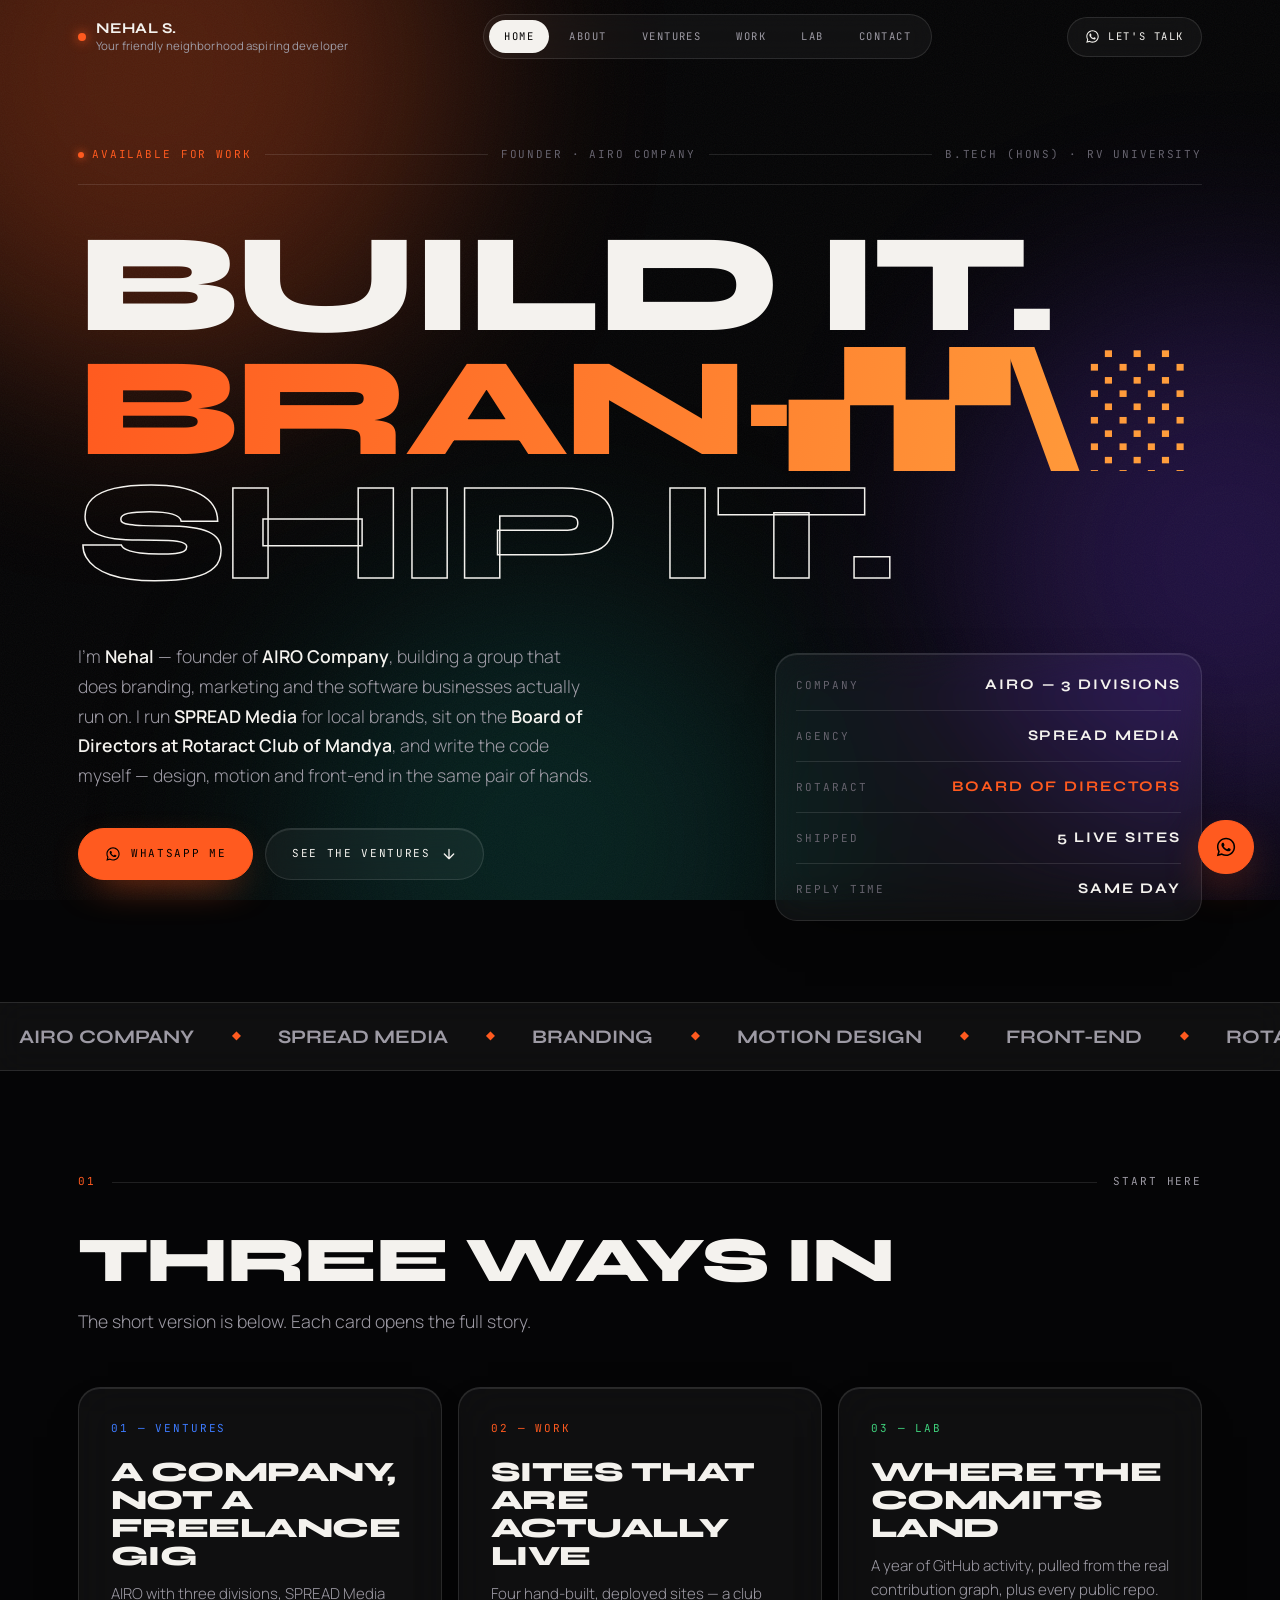
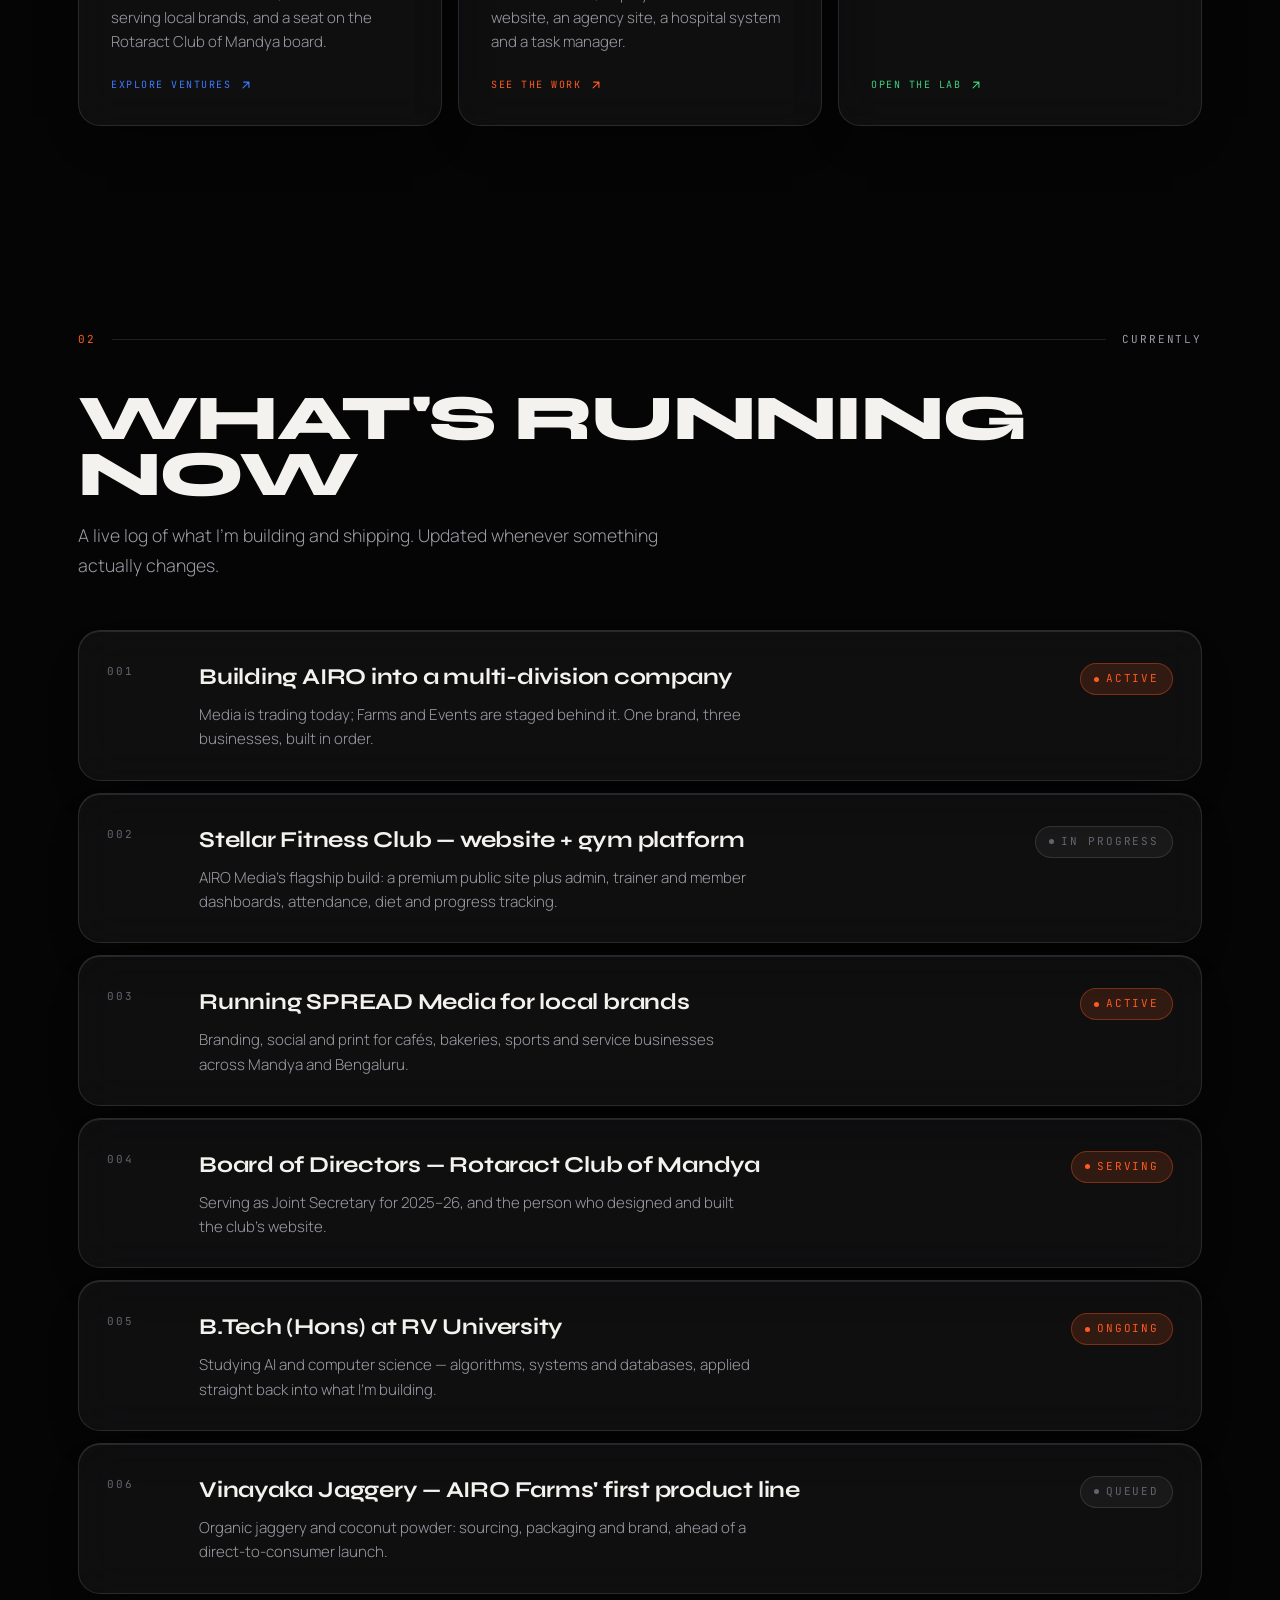
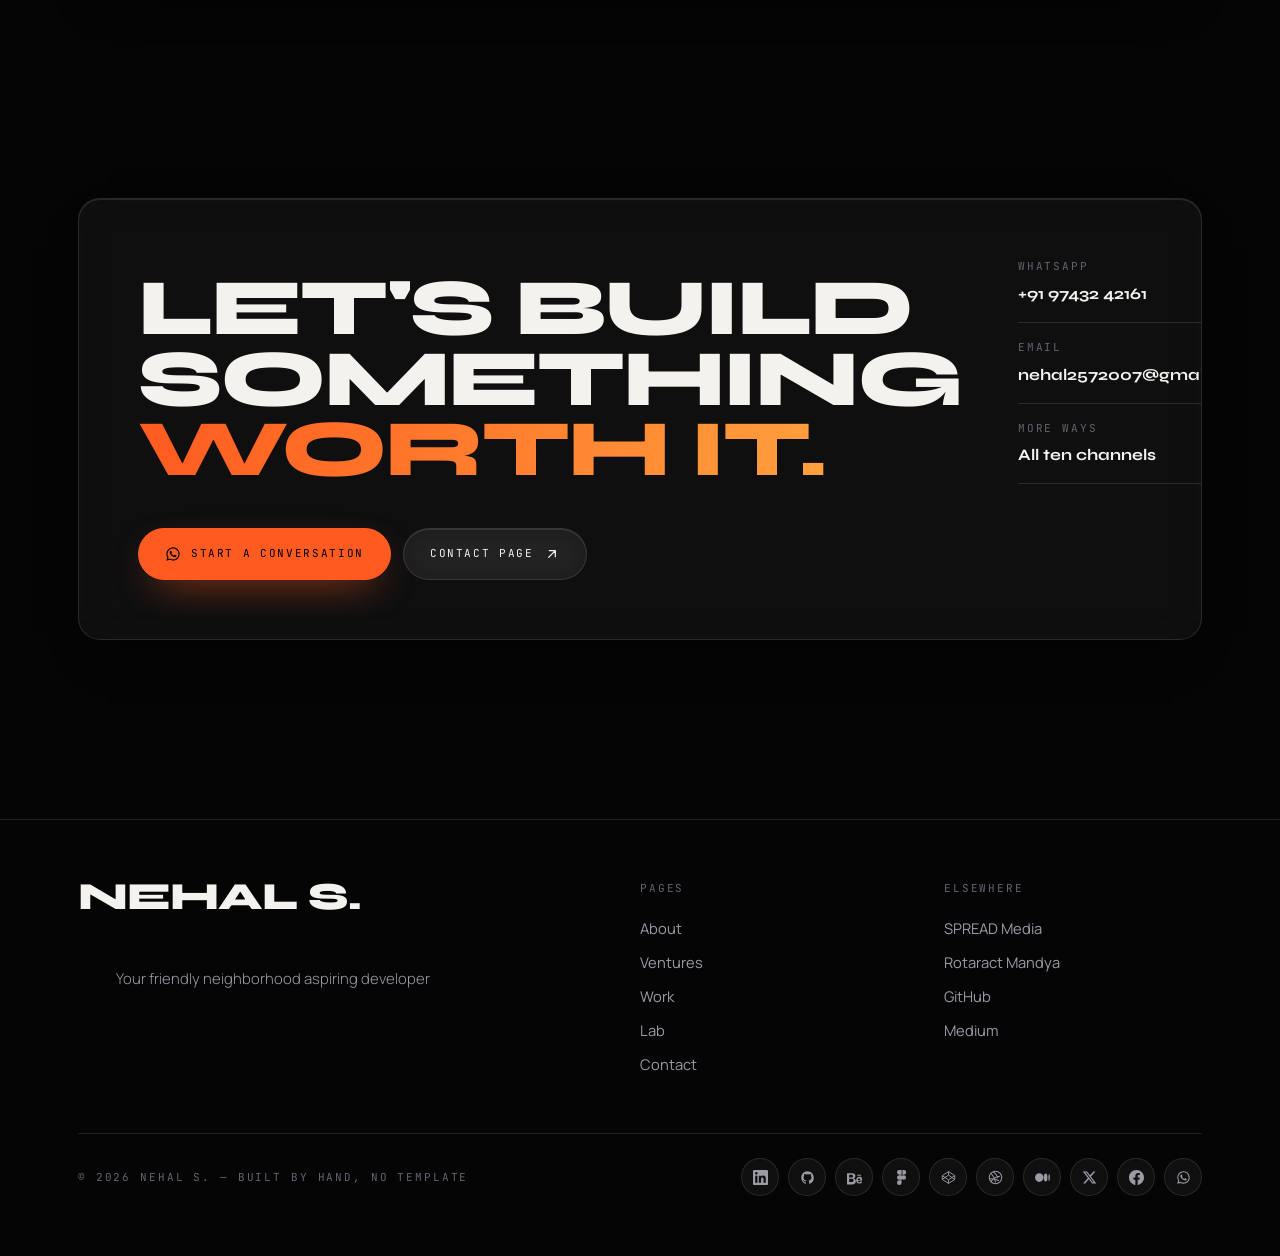
==== commit f281d8b5: "Add experience, education and logos; caption under name - About: Experience section grouped by organ" ====
--- a/index.html
+++ b/index.html
@@ -24,7 +24,7 @@
 
 <header id="hdr">
   <div class="wrap hdr">
-    <a href="index.html" class="sig"><i></i> Nehal&nbsp;S.</a>
+    <a href="index.html" class="sig"><i></i><span class="sig-t"><b>Nehal&nbsp;S.</b><small>Your friendly neighborhood aspiring developer</small></span></a>
     <nav class="hnav">
       <a href="index.html" aria-current="page">Home</a>
       <a href="about.html">About</a>
@@ -216,7 +216,7 @@
     <div class="fgrid">
       <div class="fbrand">
         <div class="m">Nehal S.</div>
-        <p>Ideas only become things when someone cares enough to build them.</p>
+        <p class="cap">Your friendly neighborhood aspiring developer</p>
       </div>
       <div class="fcol"><h4 class="mono">Pages</h4>
         <a href="about.html">About</a><a href="ventures.html">Ventures</a>
--- a/assets/css/style.css
+++ b/assets/css/style.css
@@ -100,6 +100,13 @@
   display:flex;align-items:center;gap:10px;letter-spacing:.01em}
 .sig i{width:8px;height:8px;border-radius:50%;background:var(--acc);flex:none;
   box-shadow:0 0 12px var(--acc);animation:beat 2.6s var(--ease) infinite}
+/* name + caption lockup */
+.sig-t{display:flex;flex-direction:column;gap:4px;line-height:1.05}
+.sig small{font-family:"Manrope",sans-serif;font-weight:400;font-size:11.5px;letter-spacing:.01em;
+  text-transform:none;color:var(--txt-2);white-space:nowrap}
+/* the centred nav pill leaves no room for the caption just above its breakpoint */
+@media(min-width:1001px) and (max-width:1140px){.sig small{display:none}}
+@media(max-width:560px){.sig small{white-space:normal;max-width:180px;font-size:10.5px;line-height:1.25}}
 @keyframes beat{0%{box-shadow:0 0 0 0 rgba(255,90,31,.5)}70%,100%{box-shadow:0 0 0 10px rgba(255,90,31,0)}}
 
 .hnav{display:flex;align-items:center;gap:5px;padding:5px;border-radius:999px;
@@ -449,6 +456,7 @@
 .fbrand .m{font-family:"Syne",sans-serif;font-weight:800;text-transform:uppercase;
   font-size:clamp(1.55rem,4vw,2.4rem);line-height:.9;letter-spacing:-.025em;margin-bottom:13px}
 .fbrand p{color:var(--txt-2);font-size:.93rem;font-weight:300;max-width:36ch}
+.fbrand p.cap{max-width:none}
 .fcol h4{margin:0 0 14px;color:var(--txt-3);font-weight:400}
 .fcol a{display:block;color:var(--txt-2);font-size:.92rem;padding:5px 0;transition:color .25s,transform .25s var(--ease)}
 .fcol a:hover{color:var(--acc);transform:translateX(3px)}
@@ -485,3 +493,30 @@
   html.js .hero h1 .ln>span{transform:none}
   html{scroll-behavior:auto}
 }
+
+/* ── EXPERIENCE / EDUCATION (about page) ─────────────────────── */
+/* grouped by organisation: identity column left, stacked roles right */
+.xp{display:grid;gap:14px}
+.xp-co{display:grid;grid-template-columns:250px 1fr;gap:clamp(18px,3vw,42px);padding:clamp(20px,2.6vw,30px)}
+@media(max-width:820px){.xp-co{grid-template-columns:1fr;gap:18px}}
+.xp-id{display:flex;align-items:flex-start;gap:14px}
+.xp-logo{width:46px;height:46px;flex:none;border-radius:var(--r-xs);background:#fff;padding:5px;
+  display:grid;place-items:center;overflow:hidden}
+.xp-logo img{width:100%;height:100%;object-fit:contain}
+.xp-logo.mark{background:var(--glass-2);border:1px solid var(--brd);padding:0;color:var(--brand,var(--acc));
+  font-family:"Syne",sans-serif;font-weight:800;font-size:14px;letter-spacing:-.02em}
+.xp-logo.mark svg{width:24px;height:24px}
+.xp-id h3{font-family:"Syne",sans-serif;font-weight:800;text-transform:uppercase;font-size:1rem;
+  letter-spacing:-.01em;line-height:1.12;margin-bottom:6px;text-wrap:balance}
+.xp-id .loc{color:var(--txt-3);font-size:9.5px;letter-spacing:.1em;line-height:1.5;display:block}
+.xp-roles{display:grid;gap:20px;min-width:0}
+.xp-r + .xp-r{padding-top:20px;border-top:1px solid var(--brd)}
+.xp-rh{display:flex;flex-wrap:wrap;align-items:baseline;justify-content:space-between;gap:4px 18px;margin-bottom:8px}
+.xp-rh b{font-weight:600;font-size:.98rem;color:var(--txt)}
+.xp-rh b em{font-style:normal;font-weight:400;color:var(--txt-3)}
+.xp-rh .when{color:var(--txt-3);font-size:10px;letter-spacing:.08em;white-space:nowrap;
+  font-variant-numeric:tabular-nums;text-transform:none}
+.xp-r p{color:var(--txt-2);font-size:.93rem;font-weight:300;max-width:68ch}
+.xp-r .chips{margin-top:12px}
+.xp-certs{margin-top:22px}
+.xp-certs .k{color:var(--txt-3);display:block;margin-bottom:10px}
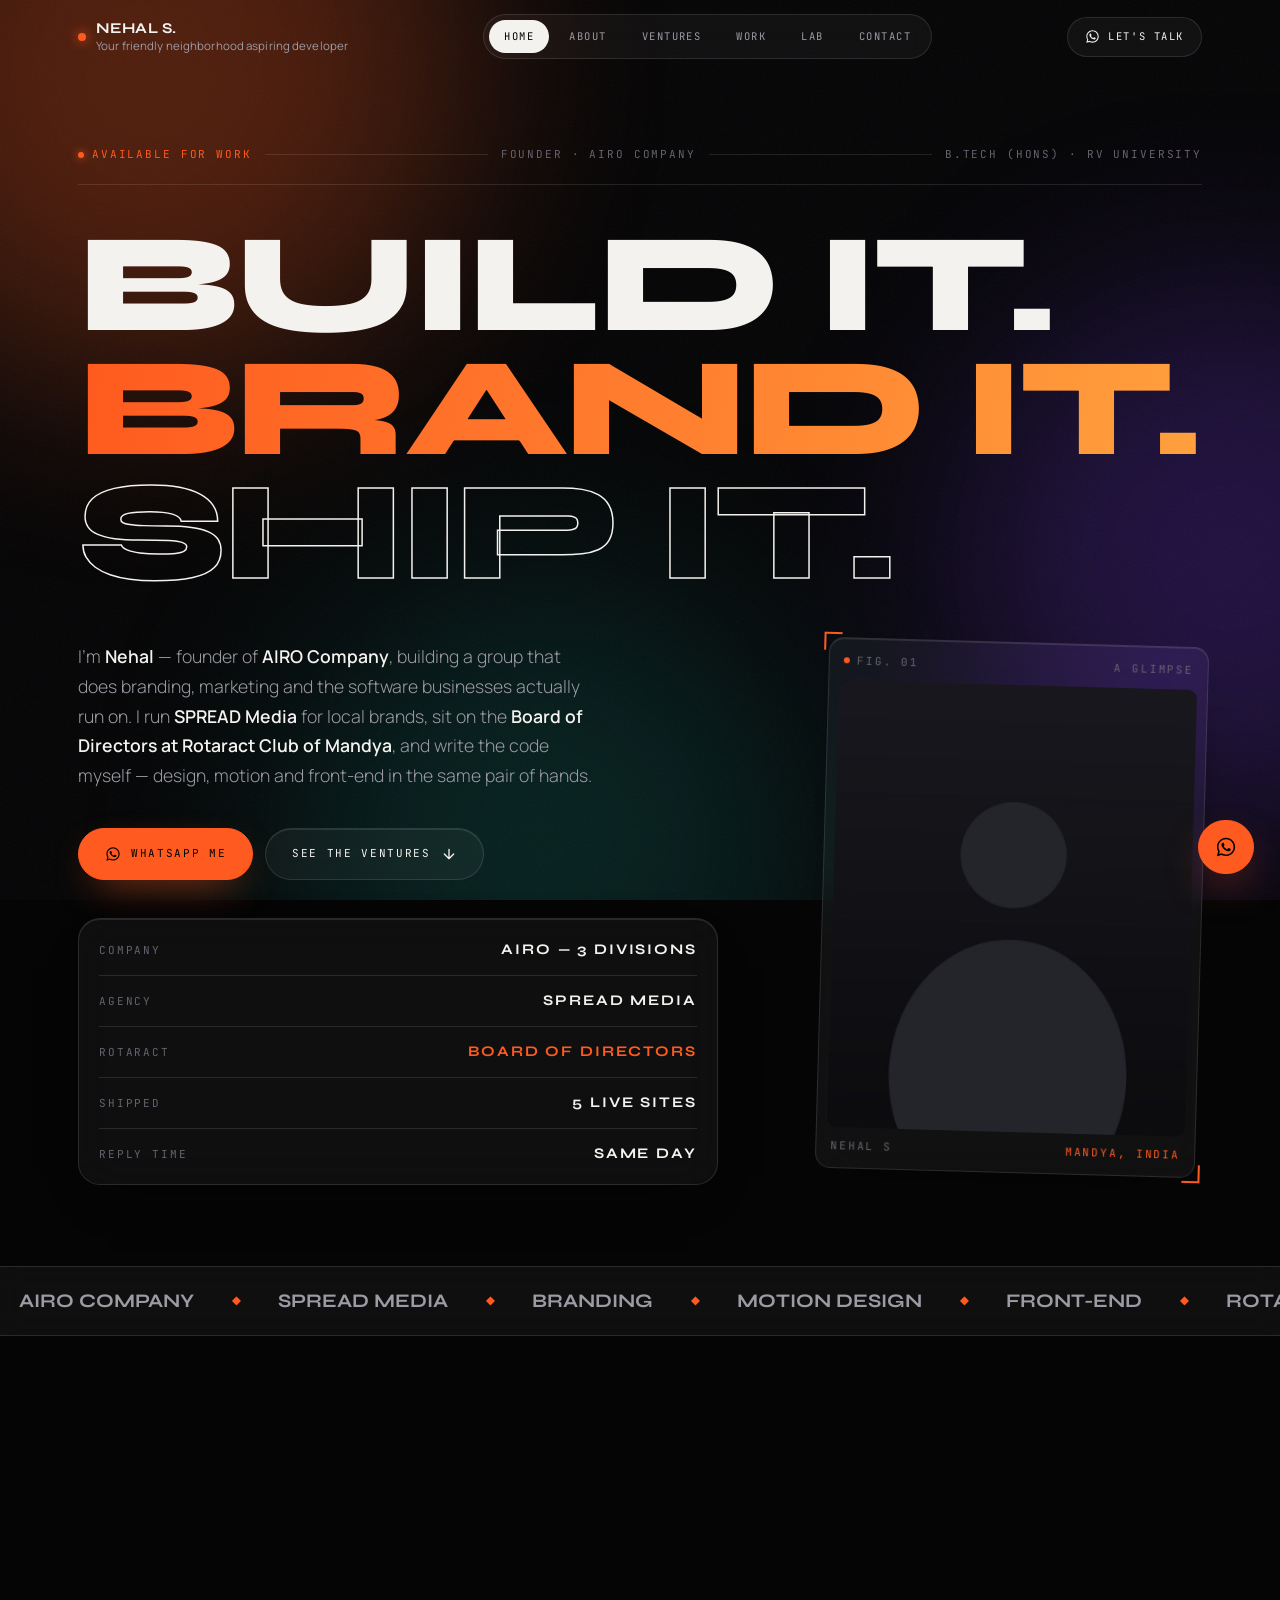
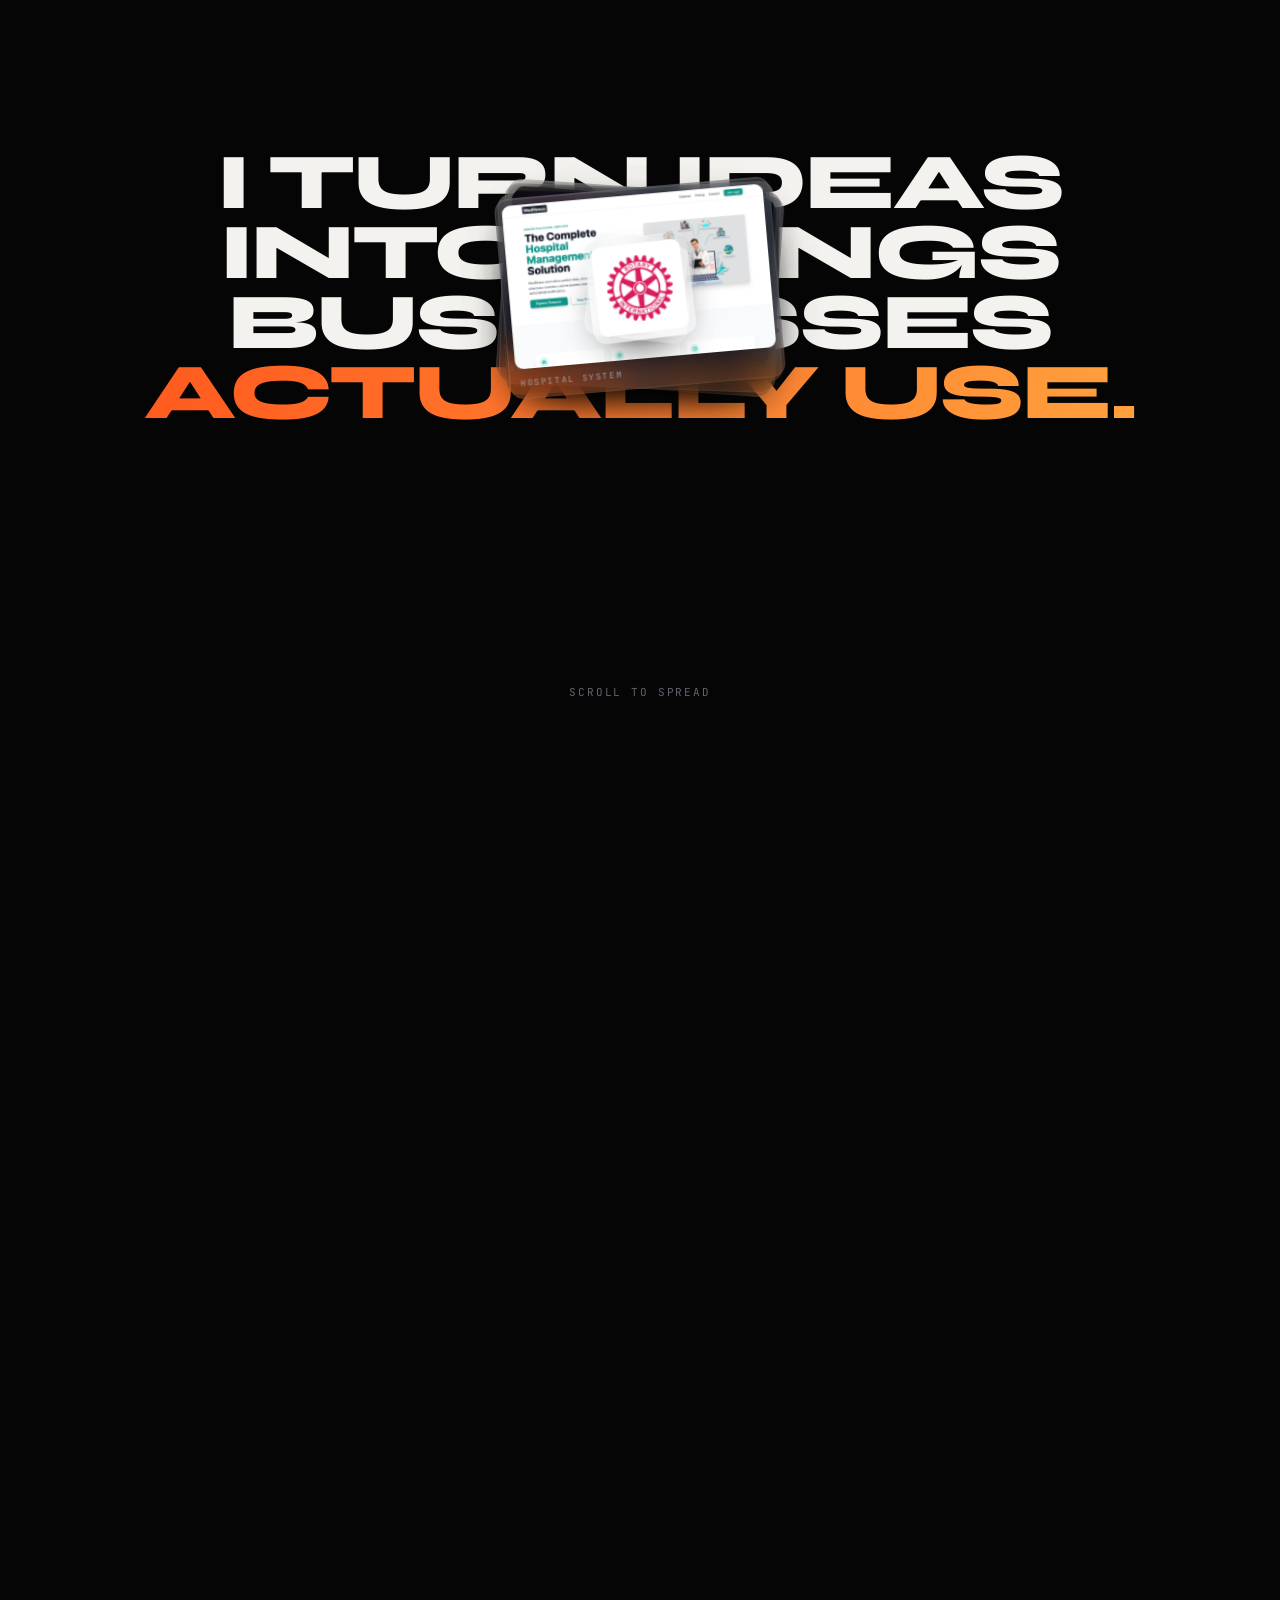
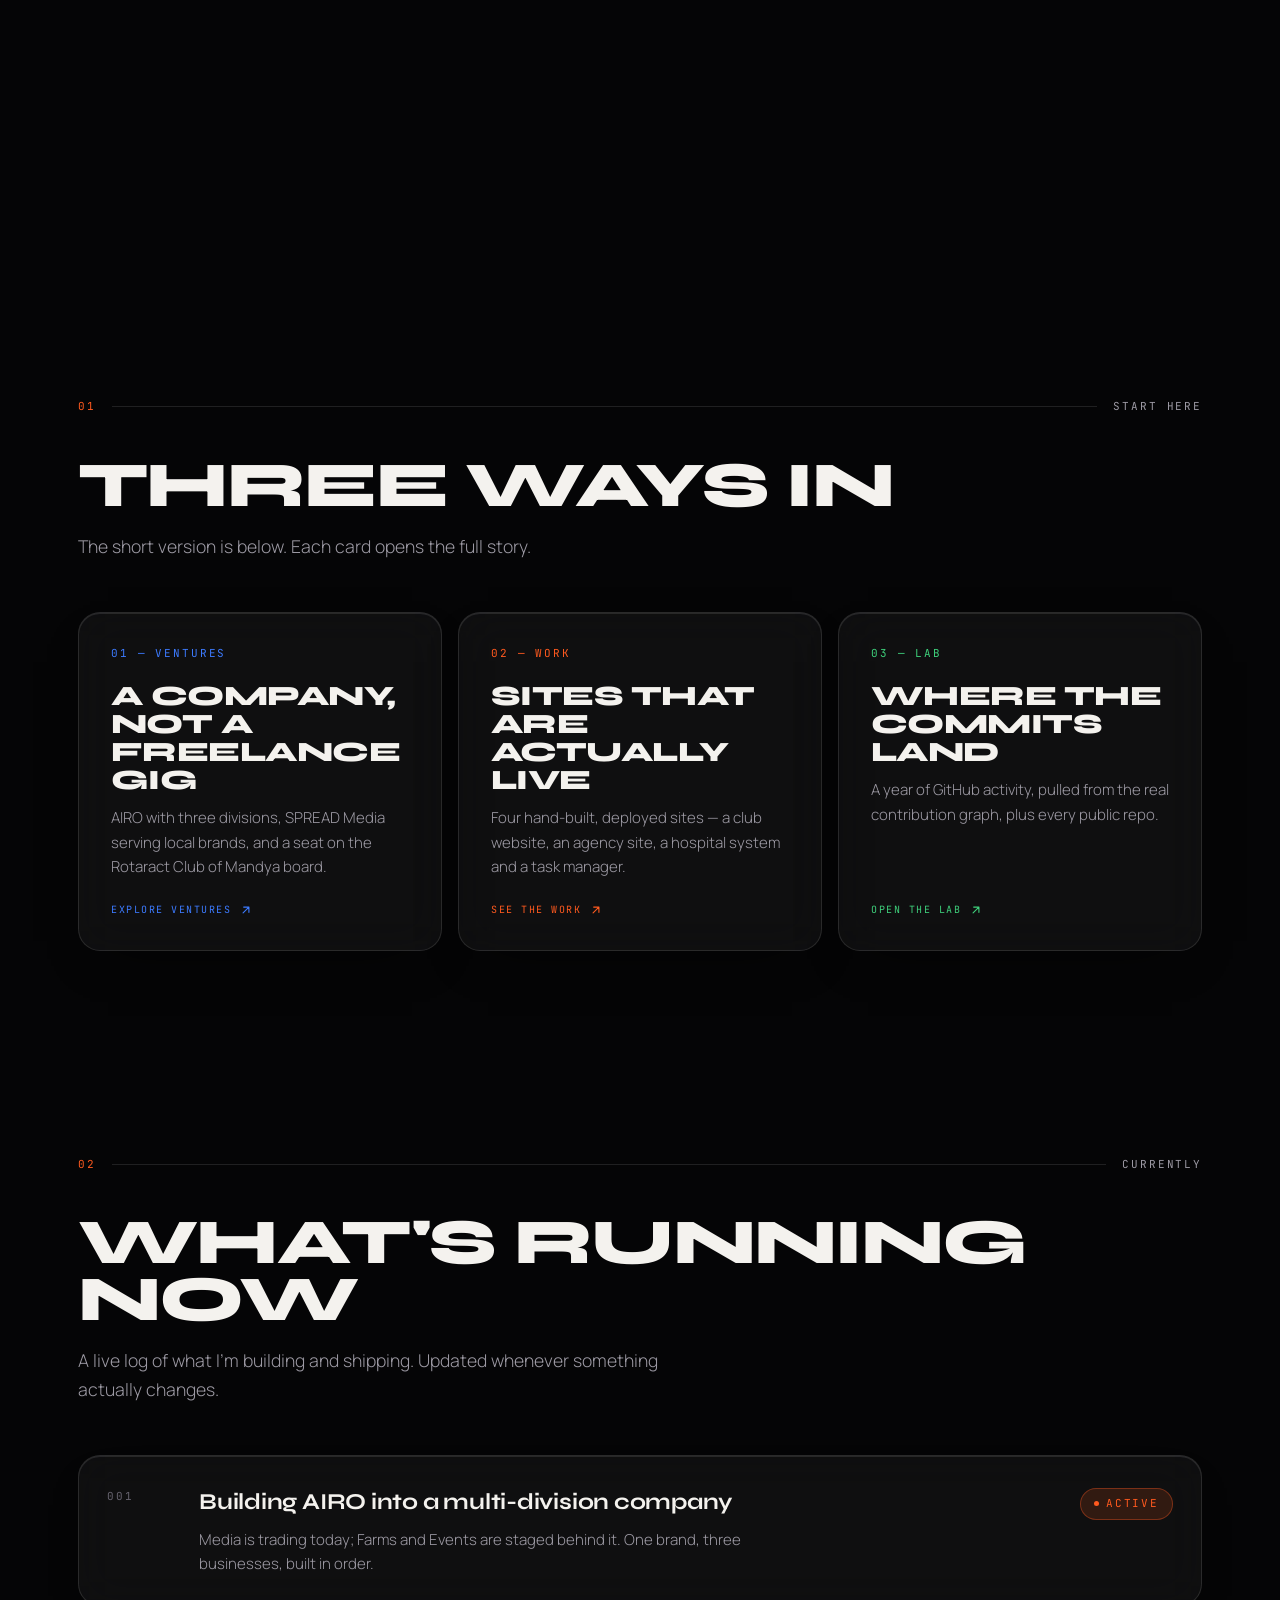
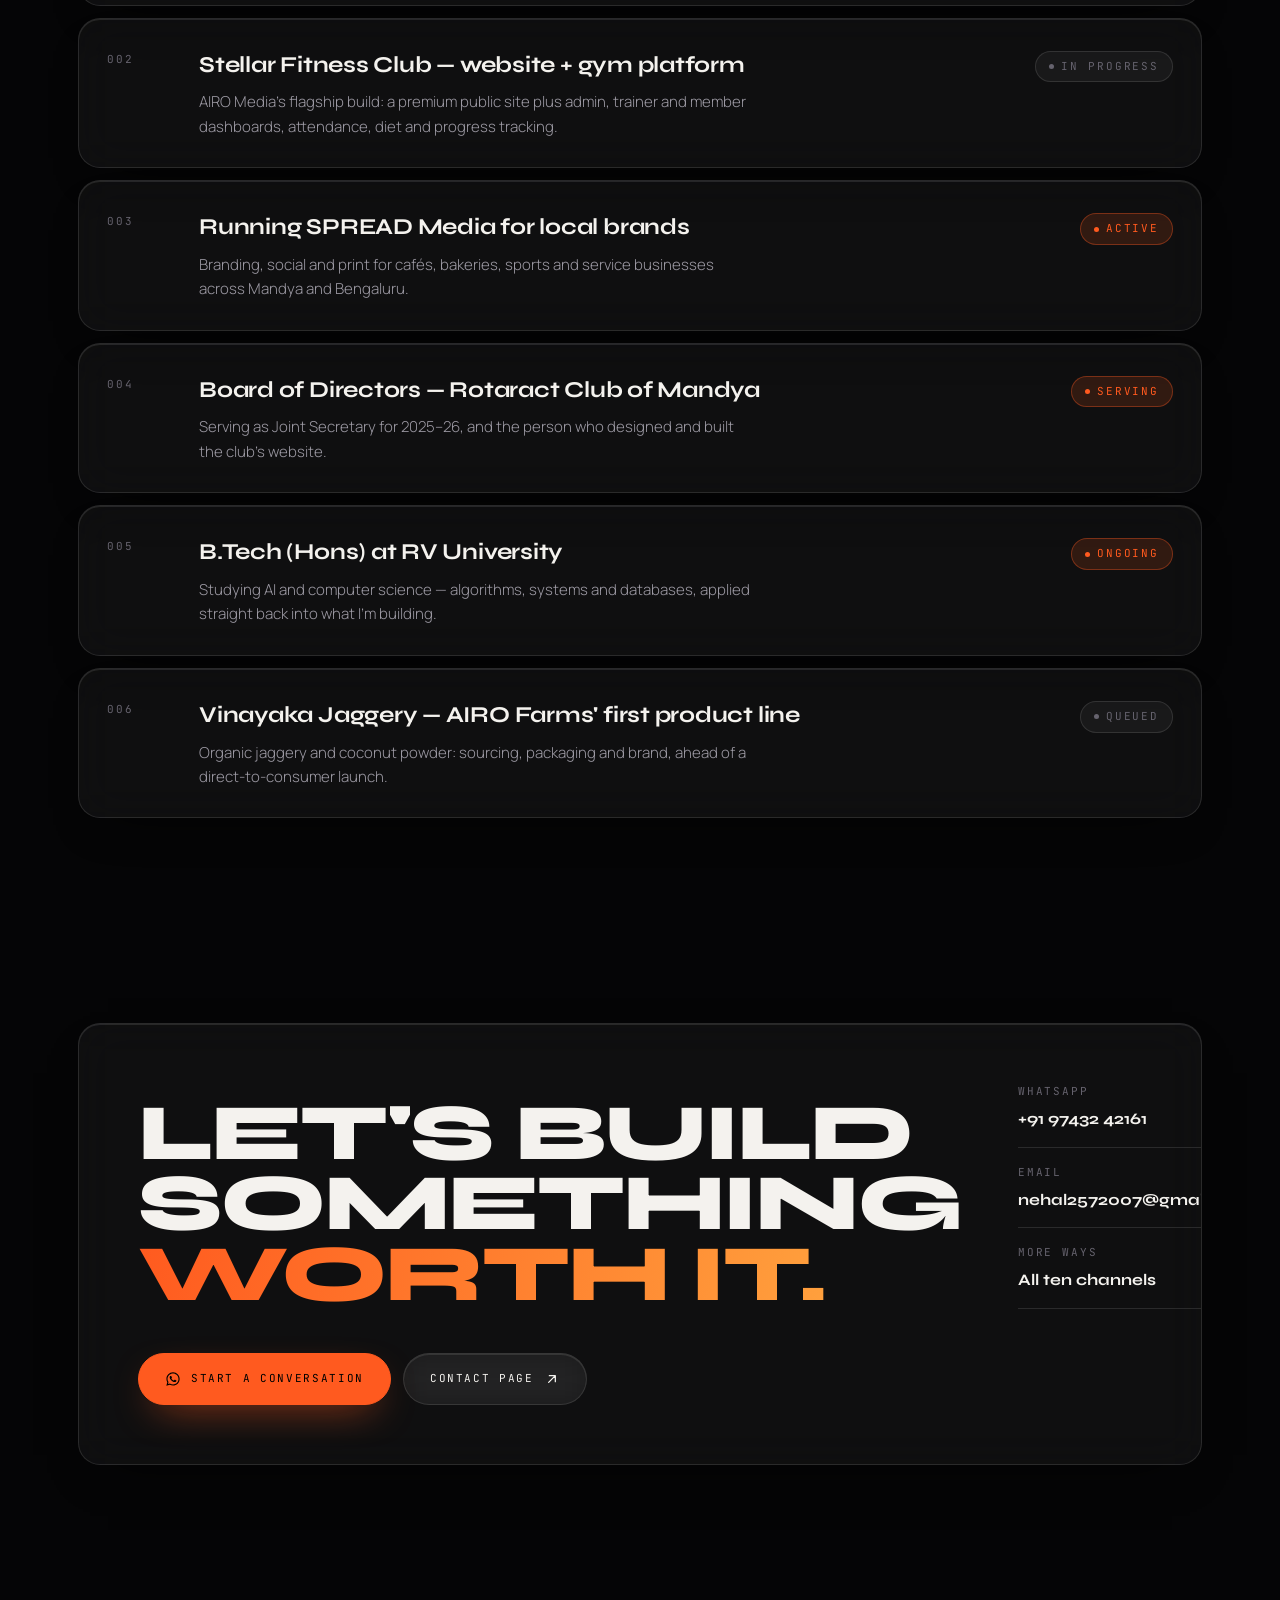
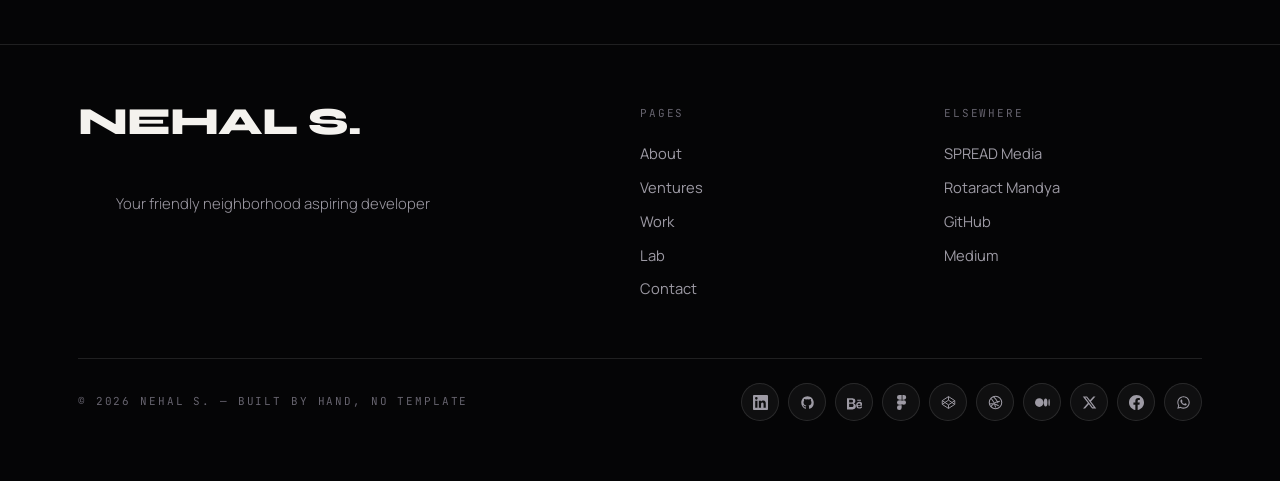
==== commit 5e13958b: "Home: photo frame in hero and scroll-to-spread work section - Hero: "Fig. 01" framed portrait beside" ====
--- a/index.html
+++ b/index.html
@@ -86,14 +86,21 @@
           </a>
           <a class="btn btn-glass" href="ventures.html"><span>See the ventures</span><svg><use href="#i-dn"/></svg></a>
         </div>
-      </div>
-      <dl class="stats glass mono rv">
-        <div class="stat"><dt>Company</dt><dd>AIRO — 3 divisions</dd></div>
-        <div class="stat"><dt>Agency</dt><dd>SPREAD Media</dd></div>
-        <div class="stat"><dt>Rotaract</dt><dd class="acc">Board of Directors</dd></div>
-        <div class="stat"><dt>Shipped</dt><dd>5 live sites</dd></div>
-        <div class="stat"><dt>Reply time</dt><dd>Same day</dd></div>
-      </dl>
+        <dl class="stats glass mono rv">
+          <div class="stat"><dt>Company</dt><dd>AIRO — 3 divisions</dd></div>
+          <div class="stat"><dt>Agency</dt><dd>SPREAD Media</dd></div>
+          <div class="stat"><dt>Rotaract</dt><dd class="acc">Board of Directors</dd></div>
+          <div class="stat"><dt>Shipped</dt><dd>5 live sites</dd></div>
+          <div class="stat"><dt>Reply time</dt><dd>Same day</dd></div>
+        </dl>
+      </div>
+      <div class="fig-wrap rv">
+        <figure class="fig glass">
+          <div class="fig-top mono"><span><i></i>Fig. 01</span><span>A glimpse</span></div>
+          <div class="fig-img"><img src="assets/me.jpg" alt="Nehal S" width="800" height="1000" /></div>
+          <figcaption class="fig-cap mono"><span>Nehal S</span><span class="acc">Mandya, India</span></figcaption>
+        </figure>
+      </div>
     </div>
   </div>
 </section>
@@ -115,6 +122,22 @@
   </div>
 </div>
 
+<!-- work, spread out -->
+<section class="spread" aria-label="Selected work">
+  <div class="spread-stick">
+    <p class="spread-line dsp">I turn ideas into things businesses <span class="grad">actually use.</span></p>
+    <div class="spread-deck">
+      <a class="sc glass" href="work.html" style="--x:-31;--y:-27;--r:-8;--r0:-3"><img src="assets/shots/airo.png" alt="AIRO Company website" loading="lazy" /><span class="mono">AIRO Company</span></a>
+      <a class="sc glass" href="work.html" style="--x:31;--y:-26;--r:7;--r0:4"><img src="assets/shots/rotaract.png" alt="Rotaract Club of Mandya website" loading="lazy" /><span class="mono">Rotaract Mandya</span></a>
+      <a class="sc glass" href="work.html" style="--x:-30;--y:28;--r:6;--r0:2"><img src="assets/shots/spread.png" alt="SPREAD Media website" loading="lazy" /><span class="mono">SPREAD Media</span></a>
+      <a class="sc glass" href="work.html" style="--x:30;--y:27;--r:-6;--r0:-5"><img src="assets/shots/hms.png" alt="Hospital Management System" loading="lazy" /><span class="mono">Hospital System</span></a>
+      <a class="sc glass logo" href="ventures.html" style="--x:-2;--y:-36;--r:-10;--r0:6"><img src="assets/logos/airo-media.png" alt="AIRO Media" loading="lazy" /></a>
+      <a class="sc glass logo" href="ventures.html" style="--x:3;--y:36;--r:9;--r0:-7"><img src="assets/logos/xp-rotaract.png" alt="Rotaract Club of Mandya" loading="lazy" /></a>
+    </div>
+    <span class="spread-hint mono">Scroll to spread</span>
+  </div>
+</section>
+
 <!-- three doors -->
 <section>
   <div class="wrap">
--- a/assets/css/style.css
+++ b/assets/css/style.css
@@ -520,3 +520,54 @@
 .xp-r .chips{margin-top:12px}
 .xp-certs{margin-top:22px}
 .xp-certs .k{color:var(--txt-3);display:block;margin-bottom:10px}
+
+/* ── HERO FIGURE (home) ──────────────────────────────────────── */
+/* a pinned "Fig. 01" print. To use your own photo, replace assets/me.jpg
+   (portrait, roughly 4:5) — no code change needed. */
+.hero-grid .stats{margin-top:clamp(26px,3.6vw,38px)}
+.fig-wrap{justify-self:end;width:100%;max-width:380px}
+.fig{margin:0;padding:10px;position:relative;border-radius:var(--r-sm);
+  transform:rotate(1.6deg);transition:transform .6s var(--ease)}
+.fig:hover{transform:rotate(0deg) translateY(-4px)}
+.fig::before,.fig::after{content:"";position:absolute;width:18px;height:18px;border:2px solid var(--acc);pointer-events:none}
+.fig::before{top:-6px;left:-6px;border-right:0;border-bottom:0}
+.fig::after{bottom:-6px;right:-6px;border-left:0;border-top:0}
+.fig-top,.fig-cap{display:flex;justify-content:space-between;gap:12px;color:var(--txt-3);padding:4px 4px 10px}
+.fig-cap{padding:10px 4px 2px}
+.fig-top i{display:inline-block;width:6px;height:6px;border-radius:50%;background:var(--acc);margin-right:7px;vertical-align:1px}
+.fig-img{border-radius:var(--r-xs);overflow:hidden;background:var(--ink);aspect-ratio:4/5}
+.fig-img img{width:100%;height:100%;object-fit:cover;object-position:50% 20%;display:block}
+@media(max-width:860px){.fig-wrap{justify-self:start;max-width:340px}.fig{transform:none}}
+
+/* ── SPREAD (home) ───────────────────────────────────────────── */
+/* a stack of real work that fans out as you scroll through the section.
+   --p runs 0 → 1 (set by main.js). With no JS or reduced motion it just sits spread. */
+.spread{--p:1;--sx:1;--sy:1;position:relative}
+.spread-stick{position:relative;height:100vh;min-height:620px;overflow:hidden;display:grid;place-items:center}
+html.js .spread{--p:0;height:240vh}
+html.js .spread-stick{position:sticky;top:0}
+.spread-line{font-size:clamp(2rem,6.2vw,5.4rem);text-align:center;max-width:15ch;margin:0 20px;position:relative;
+  z-index:0;opacity:calc(.25 + .75 * var(--p));text-wrap:balance}
+.spread-deck{position:absolute;inset:0;z-index:1;pointer-events:none}
+.sc{position:absolute;left:50%;top:50%;width:clamp(150px,24vw,330px);padding:7px;border-radius:var(--r-sm);
+  pointer-events:auto;will-change:transform;transition:border-color .3s,box-shadow .3s;
+  transform:translate(-50%,-50%)
+    translate(calc(var(--x) * 1vw * var(--p) * var(--sx)), calc(var(--y) * 1vh * var(--p) * var(--sy)))
+    rotate(calc((var(--r0) + (var(--r) - var(--r0)) * var(--p)) * 1deg))
+    scale(calc(.9 + .1 * var(--p)))}
+.sc img{width:100%;aspect-ratio:16/10;object-fit:cover;object-position:top;border-radius:9px;display:block}
+.sc span{display:block;padding:8px 4px 2px;color:var(--txt-2);font-size:9.5px}
+.sc:hover,.sc:focus-visible{border-color:var(--acc);box-shadow:0 20px 60px -20px rgba(255,90,31,.55)}
+.sc.logo{width:clamp(84px,9vw,120px)}
+.sc.logo img{aspect-ratio:1;object-fit:contain;background:#fff;padding:12%}
+.spread-hint{position:absolute;bottom:clamp(20px,4vh,40px);left:50%;transform:translateX(-50%);
+  color:var(--txt-3);opacity:calc(1 - var(--p) * 2.5);z-index:2;white-space:nowrap}
+@media(max-width:700px){.spread{--sx:.8}}
+/* short viewports: push the cards further out so they clear the line */
+@media(max-height:780px){
+  .spread{--sy:1.45}
+  .spread-line{font-size:clamp(1.7rem,4.4vw,3rem);max-width:13ch}
+  .sc{width:clamp(128px,17vw,232px)}
+  .sc.logo{width:clamp(70px,7vw,92px)}
+}
+@media(prefers-reduced-motion:reduce){html.js .spread{--p:1;height:auto}html.js .spread-stick{position:relative}}
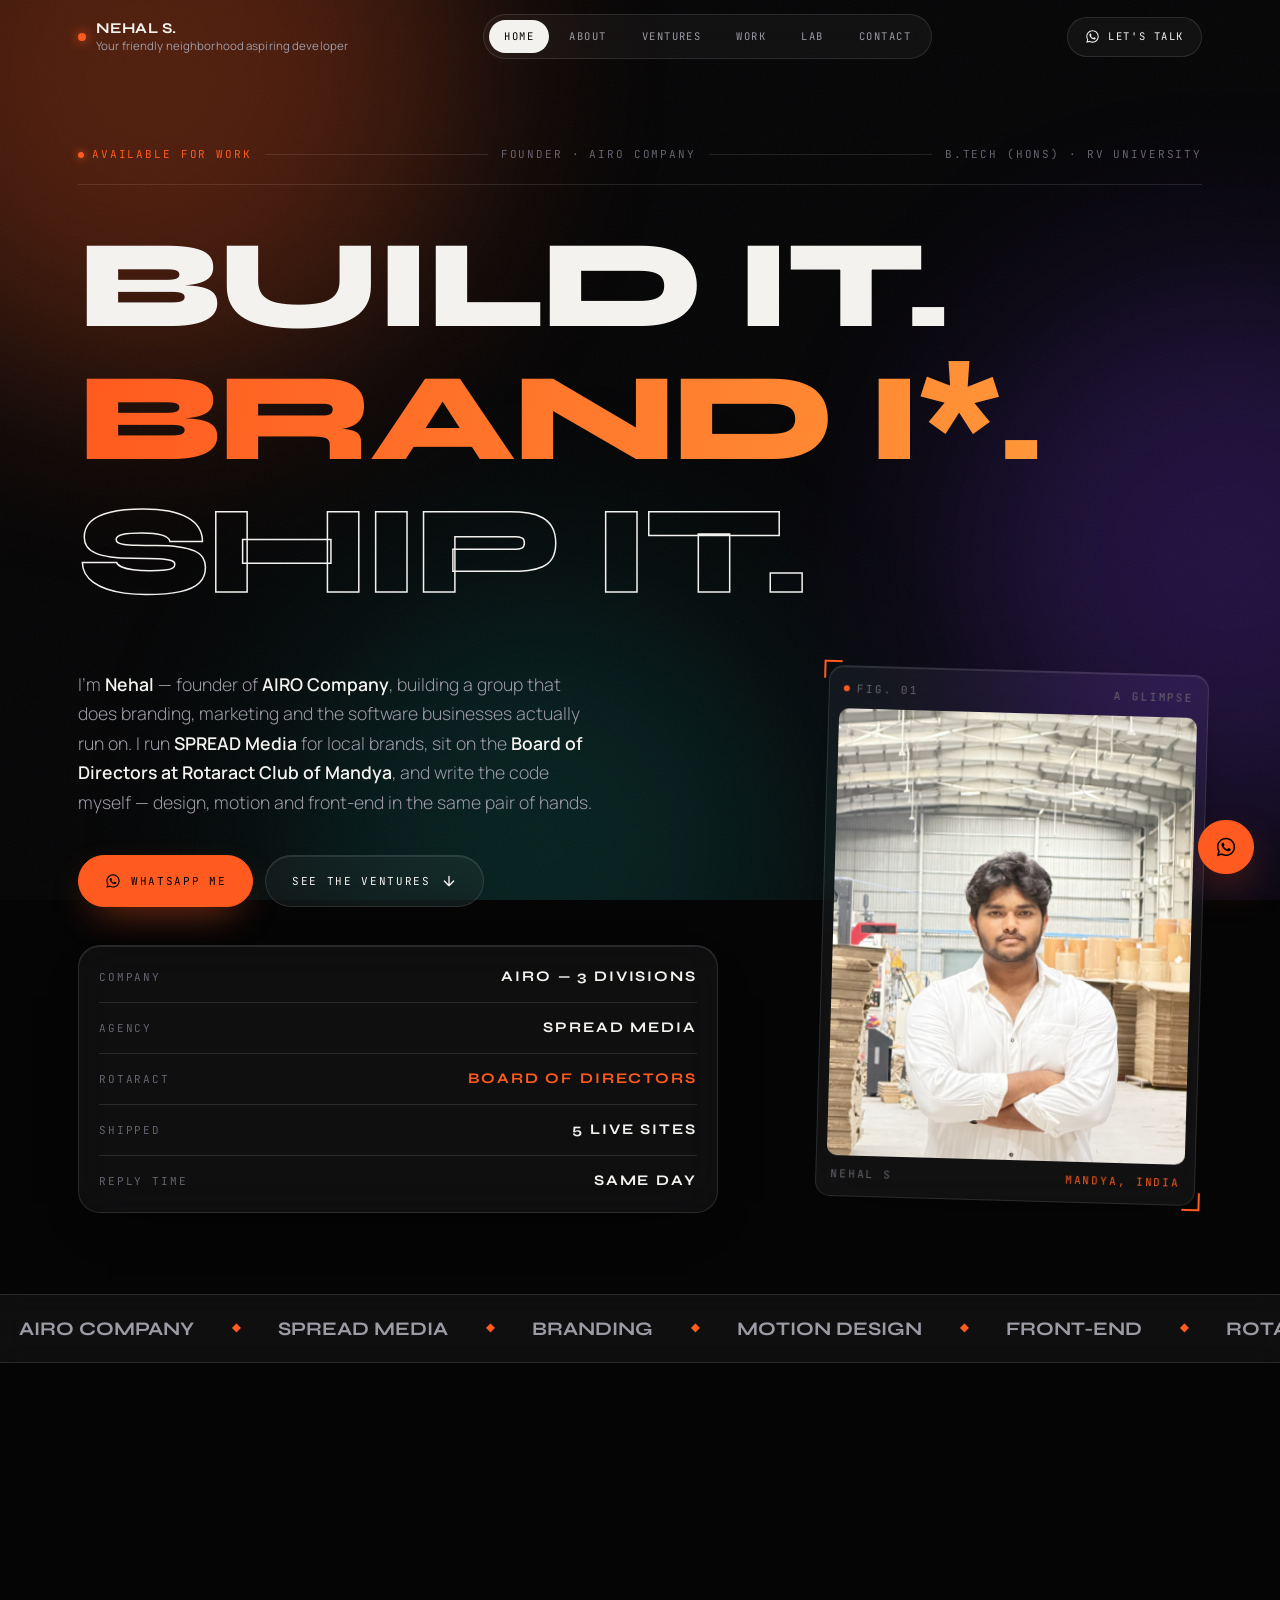
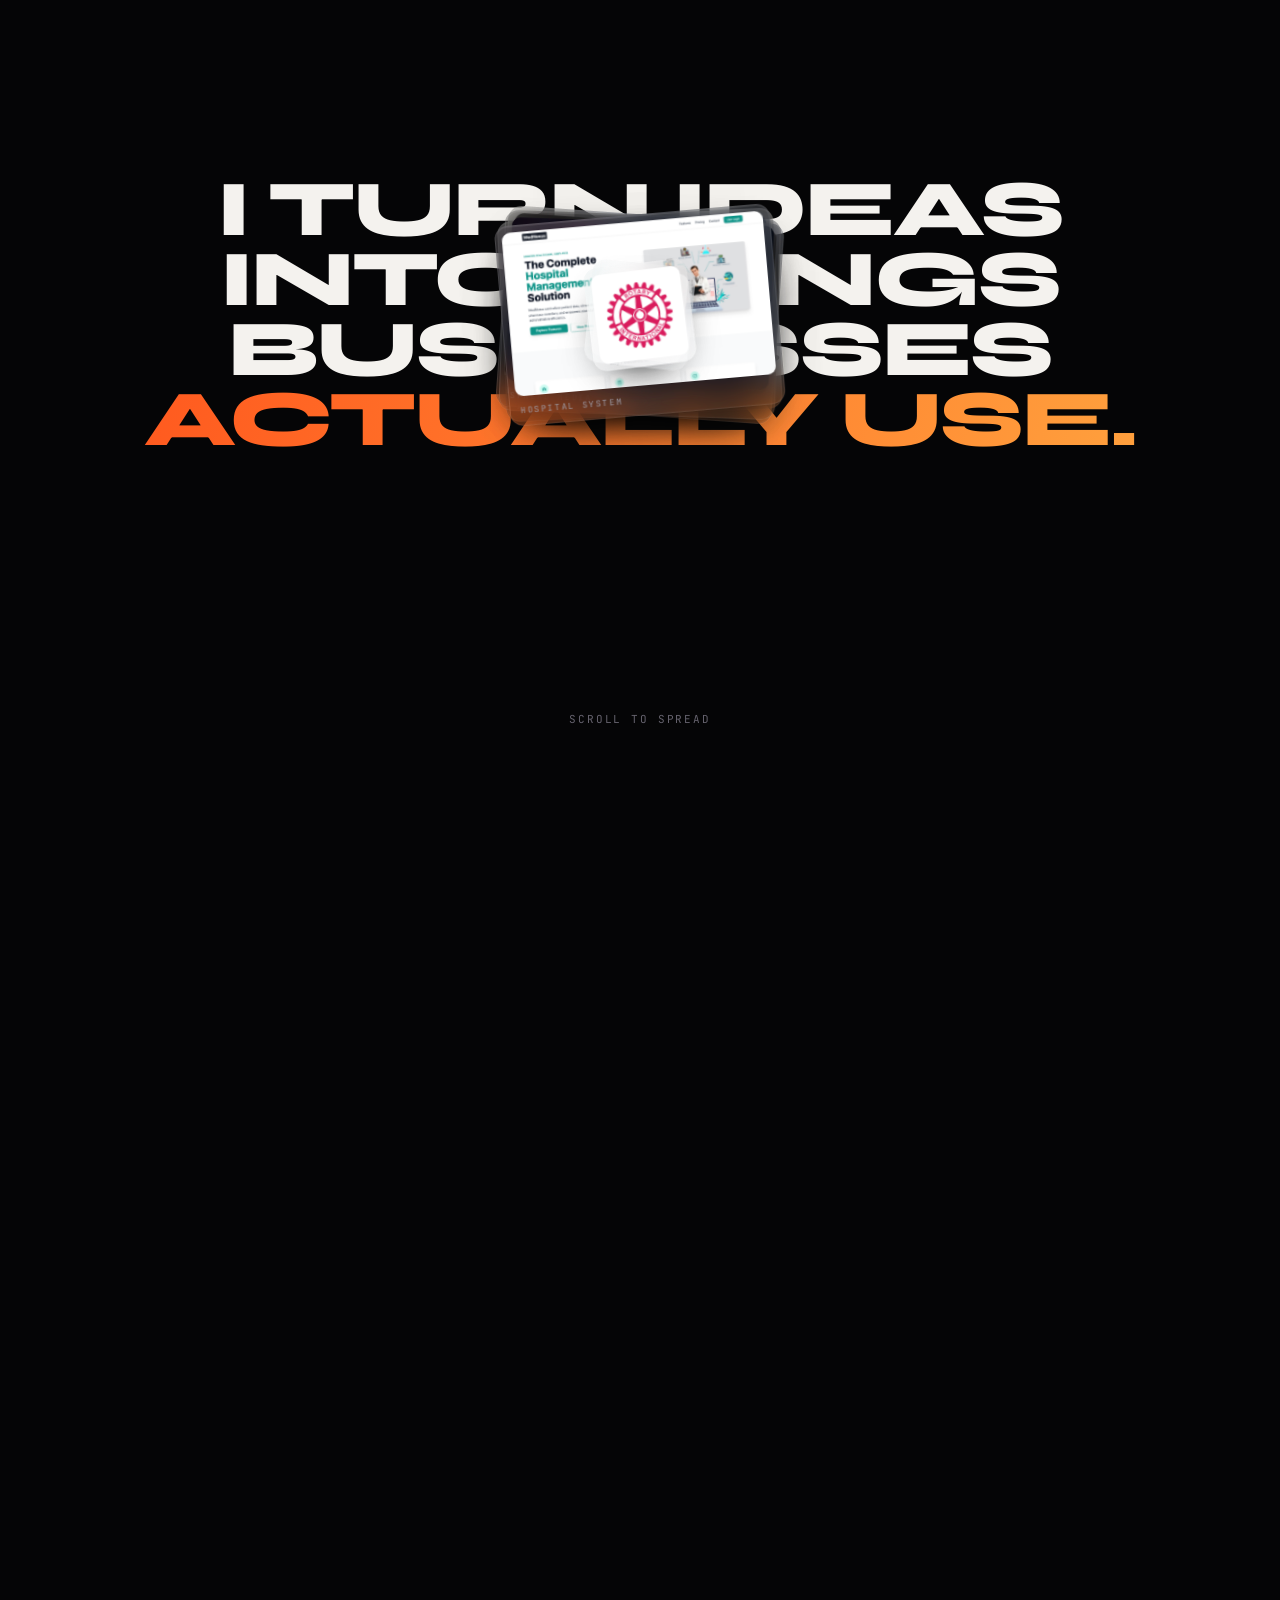
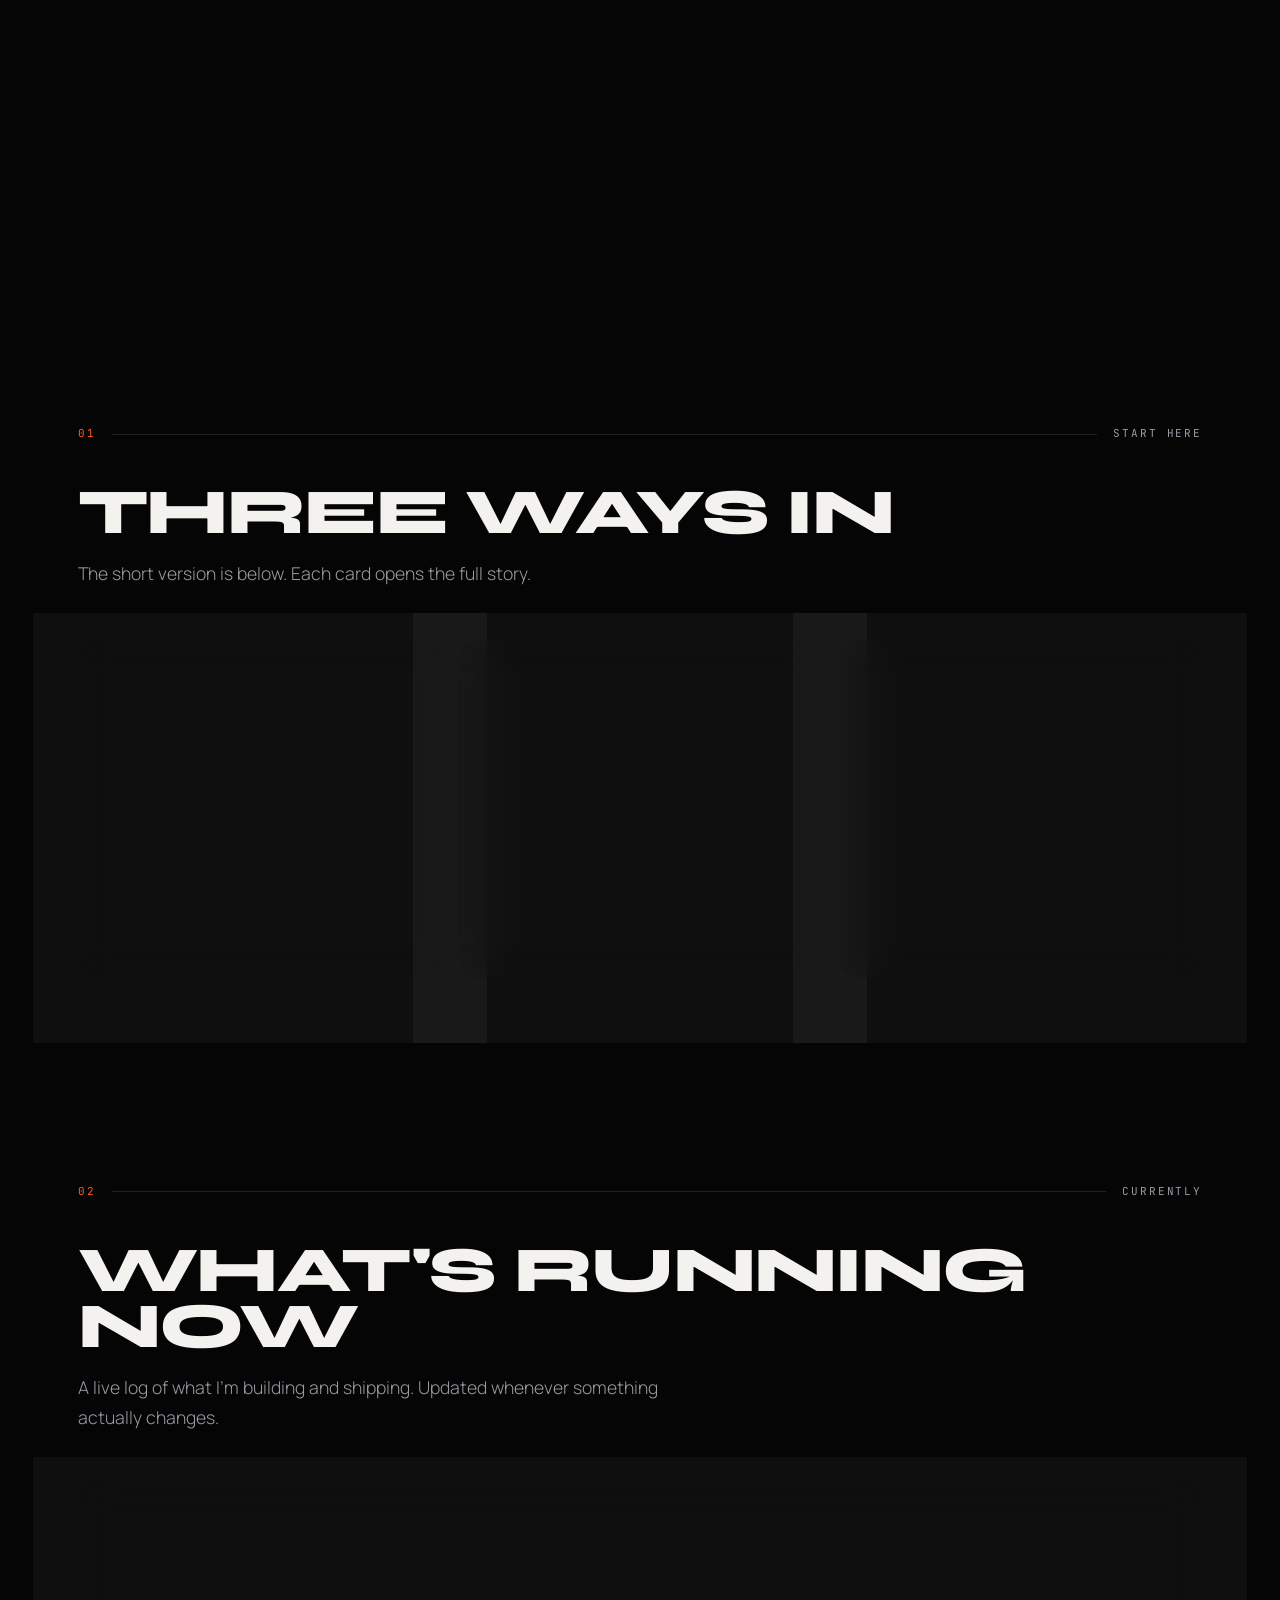
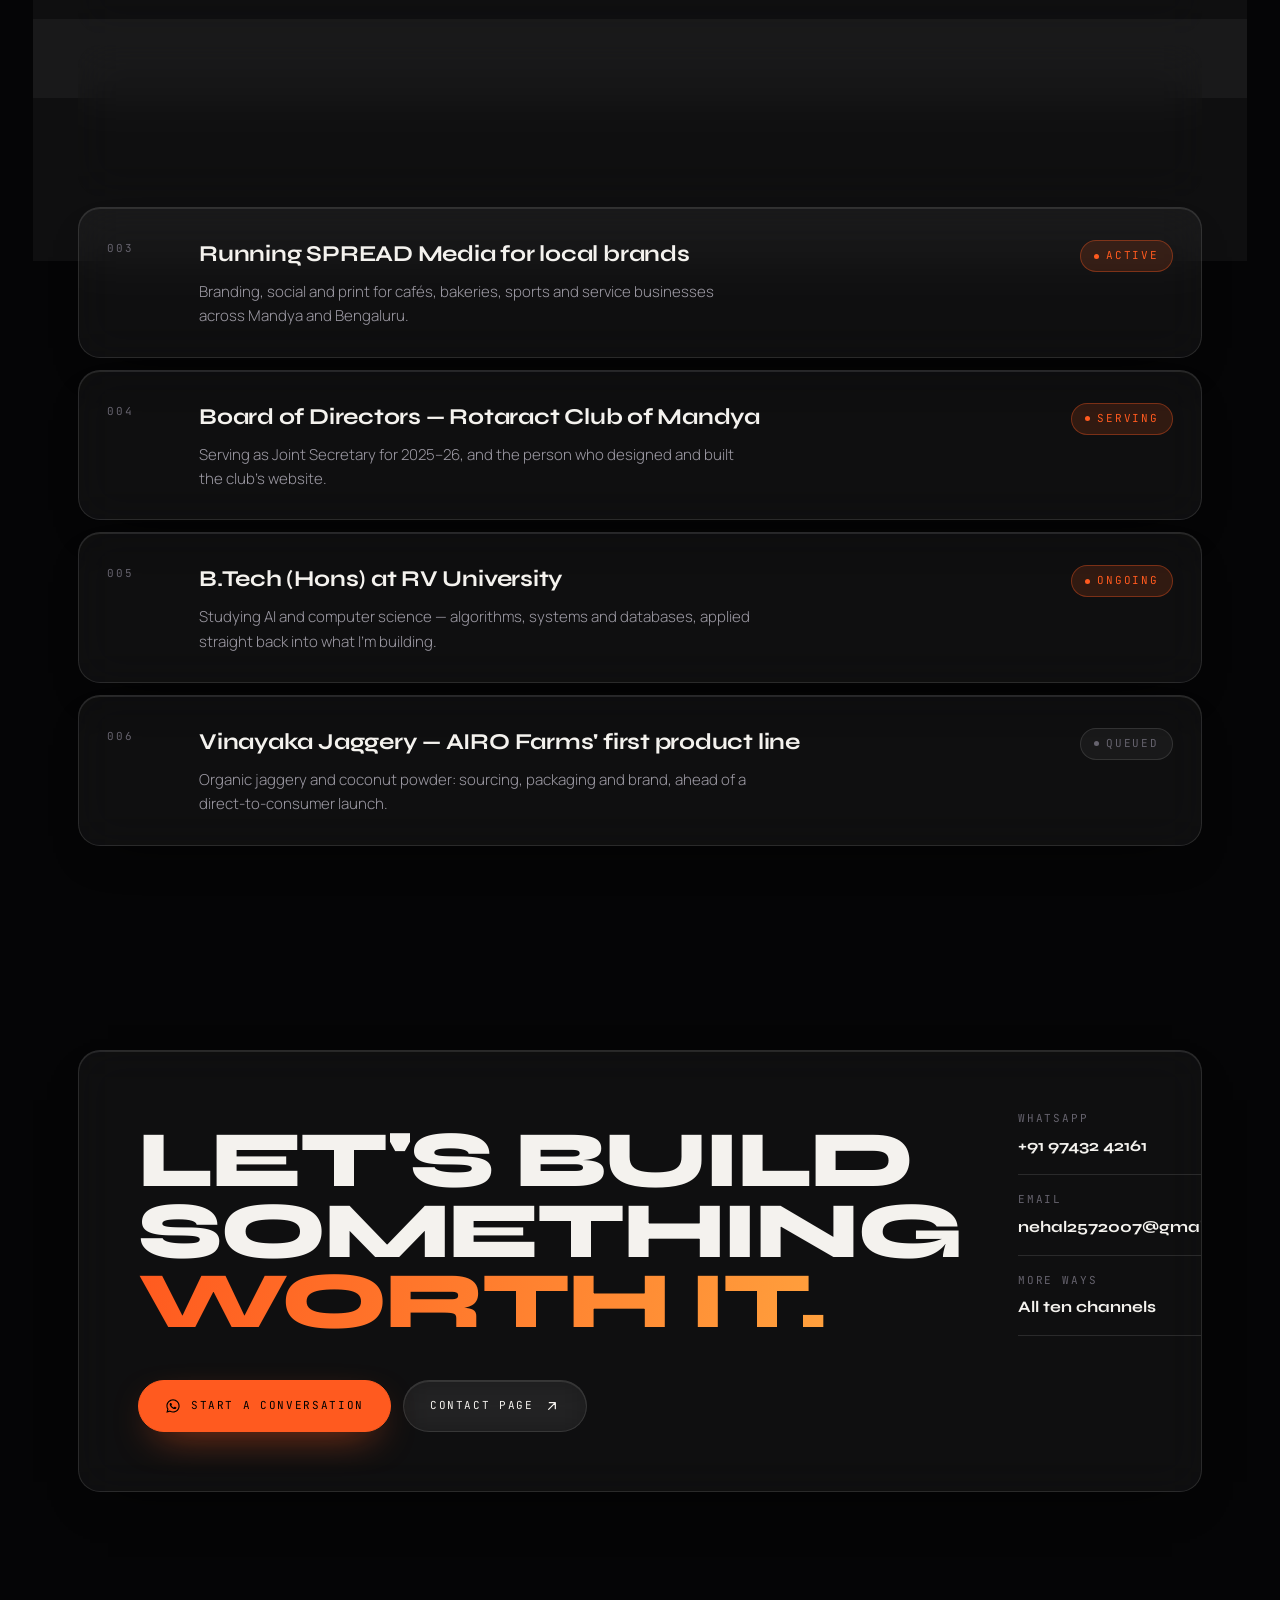
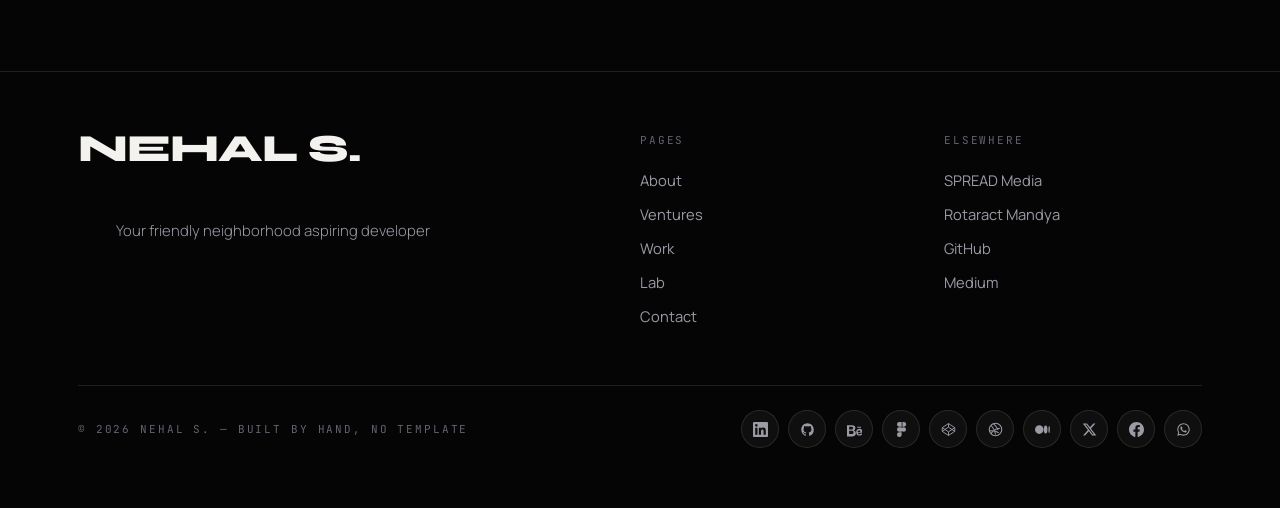
==== commit ec884fd4: "Add Nehal's photo; repoint links off the expired domain - assets/me.jpg is now the real portrait, cr" ====
--- a/index.html
+++ b/index.html
@@ -245,8 +245,8 @@
         <a href="about.html">About</a><a href="ventures.html">Ventures</a>
         <a href="work.html">Work</a><a href="lab.html">Lab</a><a href="contact.html">Contact</a></div>
       <div class="fcol"><h4 class="mono">Elsewhere</h4>
-        <a href="https://nehals.me/SPREAD-media/" target="_blank" rel="noopener">SPREAD Media</a>
-        <a href="https://nehals.me/Rotaract.mandya/" target="_blank" rel="noopener">Rotaract Mandya</a>
+        <a href="https://nehal-s-devlr.github.io/SPREAD-media/" target="_blank" rel="noopener">SPREAD Media</a>
+        <a href="https://nehal-s-devlr.github.io/Rotaract.mandya/" target="_blank" rel="noopener">Rotaract Mandya</a>
         <a href="https://github.com/NEHAL-S-DEVLR" target="_blank" rel="noopener">GitHub</a>
         <a href="https://medium.com/@nehal2572007" target="_blank" rel="noopener">Medium</a></div>
     </div>
--- a/assets/css/style.css
+++ b/assets/css/style.css
@@ -571,3 +571,39 @@
   .sc.logo{width:clamp(70px,7vw,92px)}
 }
 @media(prefers-reduced-motion:reduce){html.js .spread{--p:1;height:auto}html.js .spread-stick{position:relative}}
+
+/* ── MOBILE POLISH ───────────────────────────────────────────── */
+/* The header caption needs two lines on a phone, which pushed it past the
+   bar and over the page behind it. Keep the bar to one clean line there —
+   the caption still sits under the name in the footer. */
+@media(max-width:900px){.sig small{display:none}}
+
+/* .ln masks each line for the reveal. At line-height .88 the mask also cut
+   the glyphs, and "Brand it." wrapped once the font got close to the width. */
+.hero h1{font-size:clamp(1.9rem,9.8vw,8.8rem);line-height:1}
+.hero h1 .ln{padding-bottom:.06em}
+.hero h1 .ln>span{white-space:nowrap}
+
+/* The scroll-driven fan needs space a phone doesn't have, so below 760px
+   the same work shows as a plain grid. */
+@media(max-width:760px){
+  html.js .spread{--p:1;height:auto}
+  html.js .spread-stick{position:relative}
+  .spread-stick{height:auto;min-height:0;display:block;overflow:visible;
+    padding:clamp(56px,12vw,90px) clamp(20px,4vw,48px)}
+  .spread-line{font-size:clamp(1.8rem,8vw,2.6rem);max-width:none;margin:0 0 clamp(22px,6vw,34px);text-align:left}
+  .spread-deck{position:static;display:grid;grid-template-columns:1fr 1fr;gap:10px}
+  .sc{position:static;transform:none;width:auto}
+  .sc.logo{display:none}
+  .spread-hint{display:none}
+}
+
+/* The contact panel asked for a 290px minimum, which a grid track resolves
+   against max-content on a phone — wider than the screen. Let it shrink. */
+@media(max-width:860px){
+  /* a 1fr track still takes its minimum from content; minmax(0,1fr) doesn't */
+  .ct-grid{grid-template-columns:minmax(0,1fr)}
+  .ct-side{min-width:0}
+  .ct-row a{overflow-wrap:anywhere}
+  .ct-box{padding:clamp(22px,6vw,40px) clamp(18px,5vw,34px)}
+}
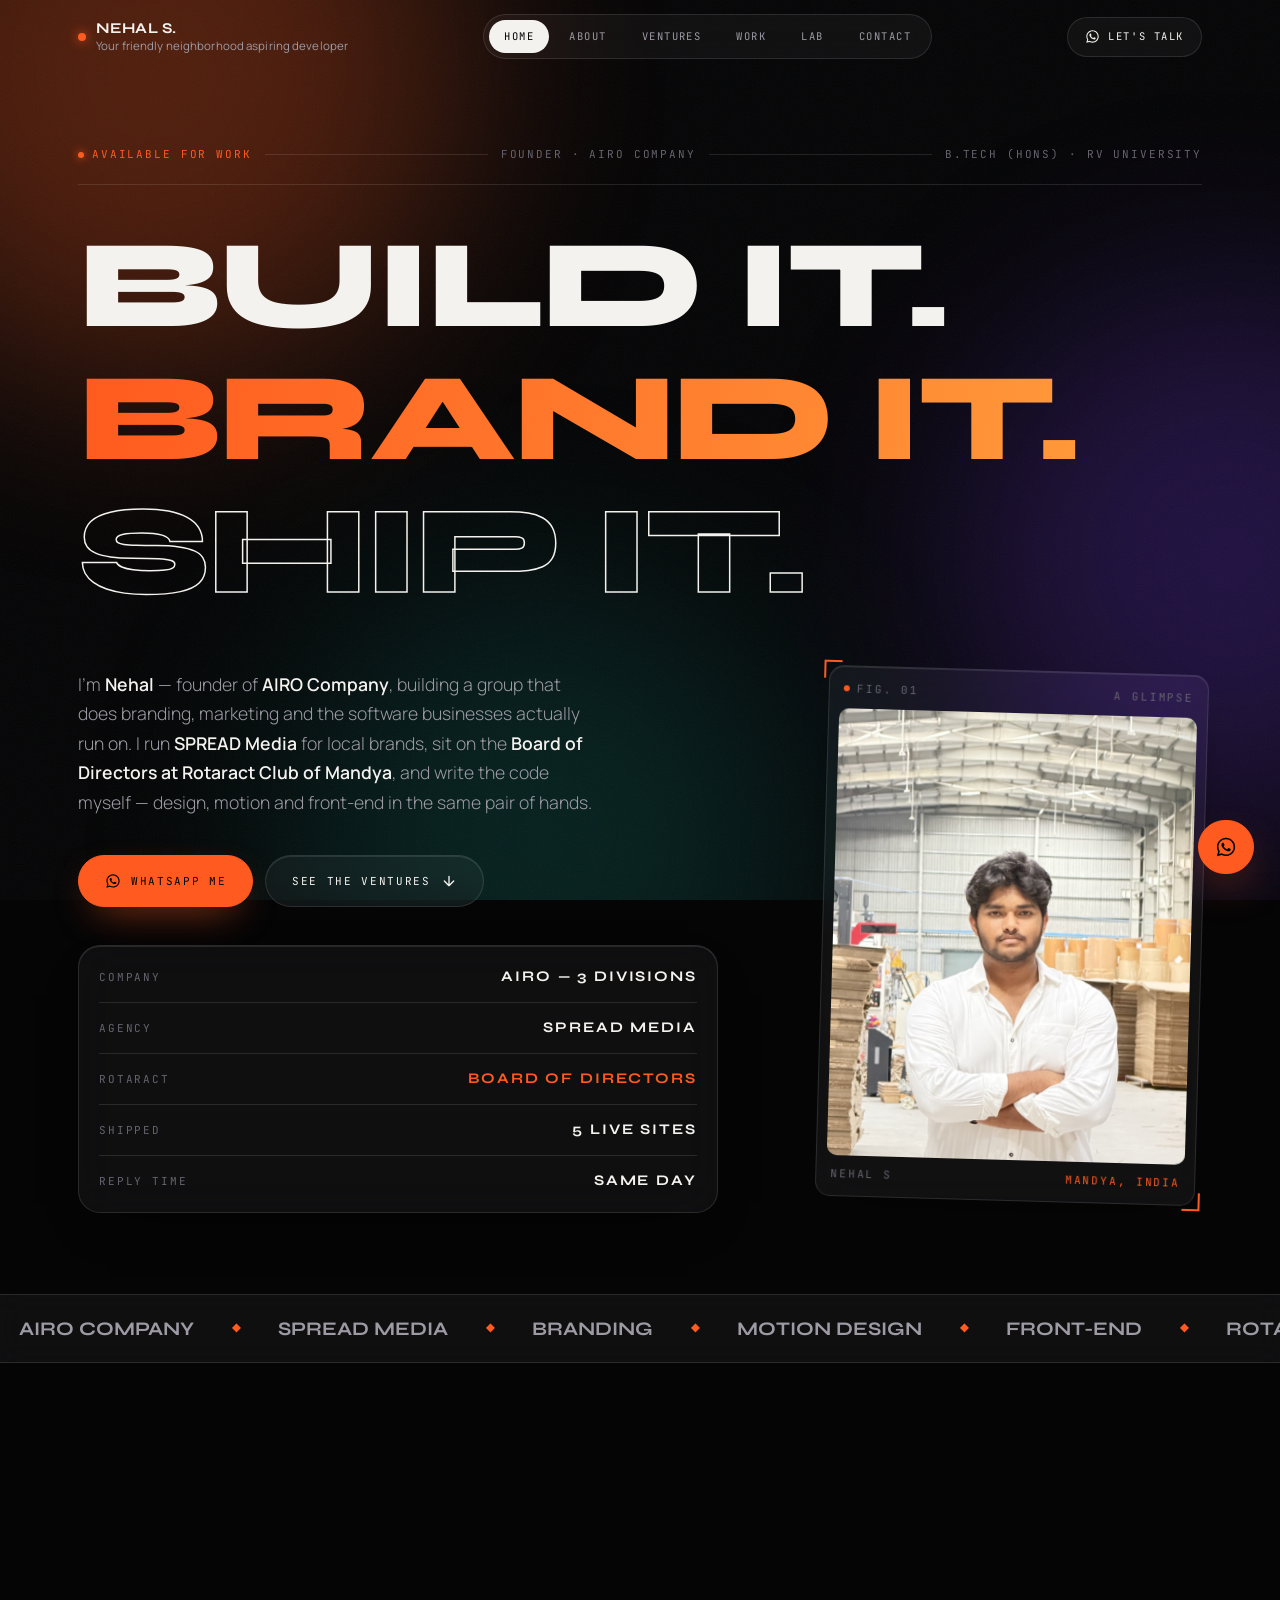
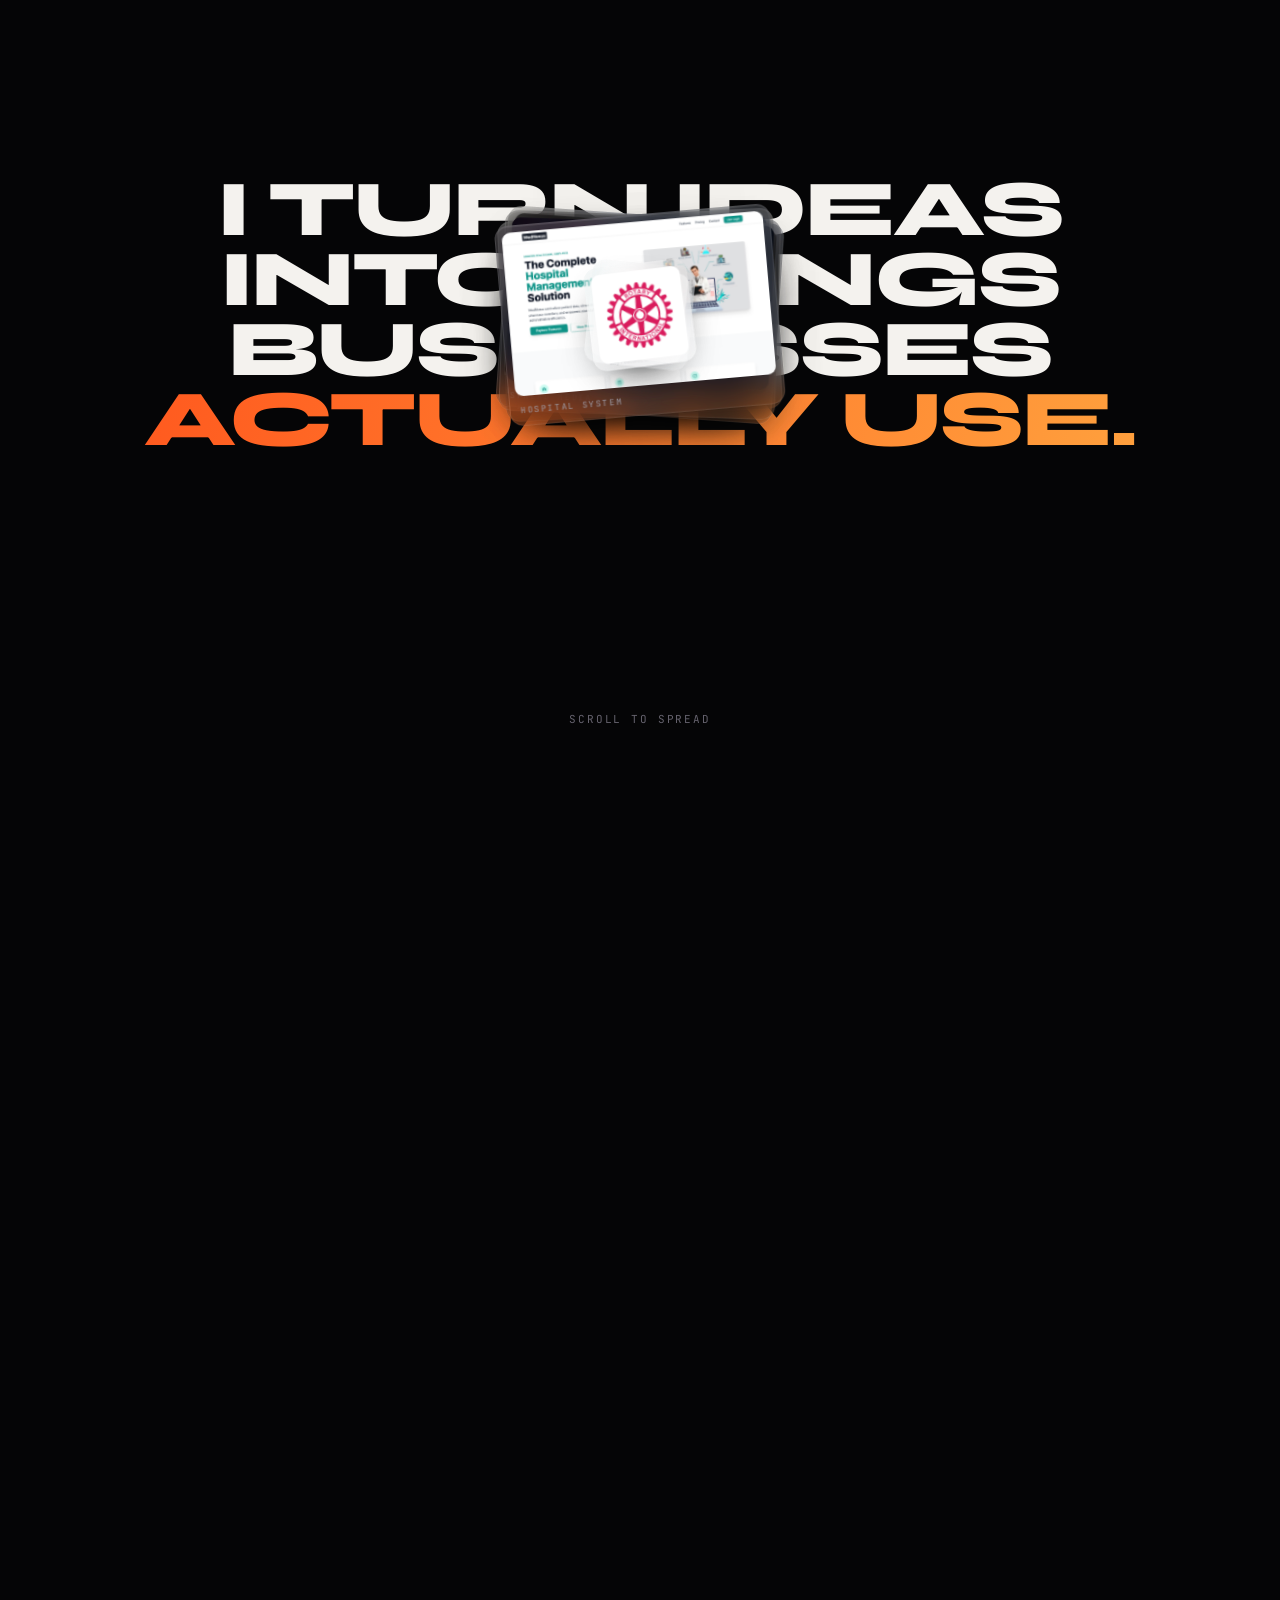
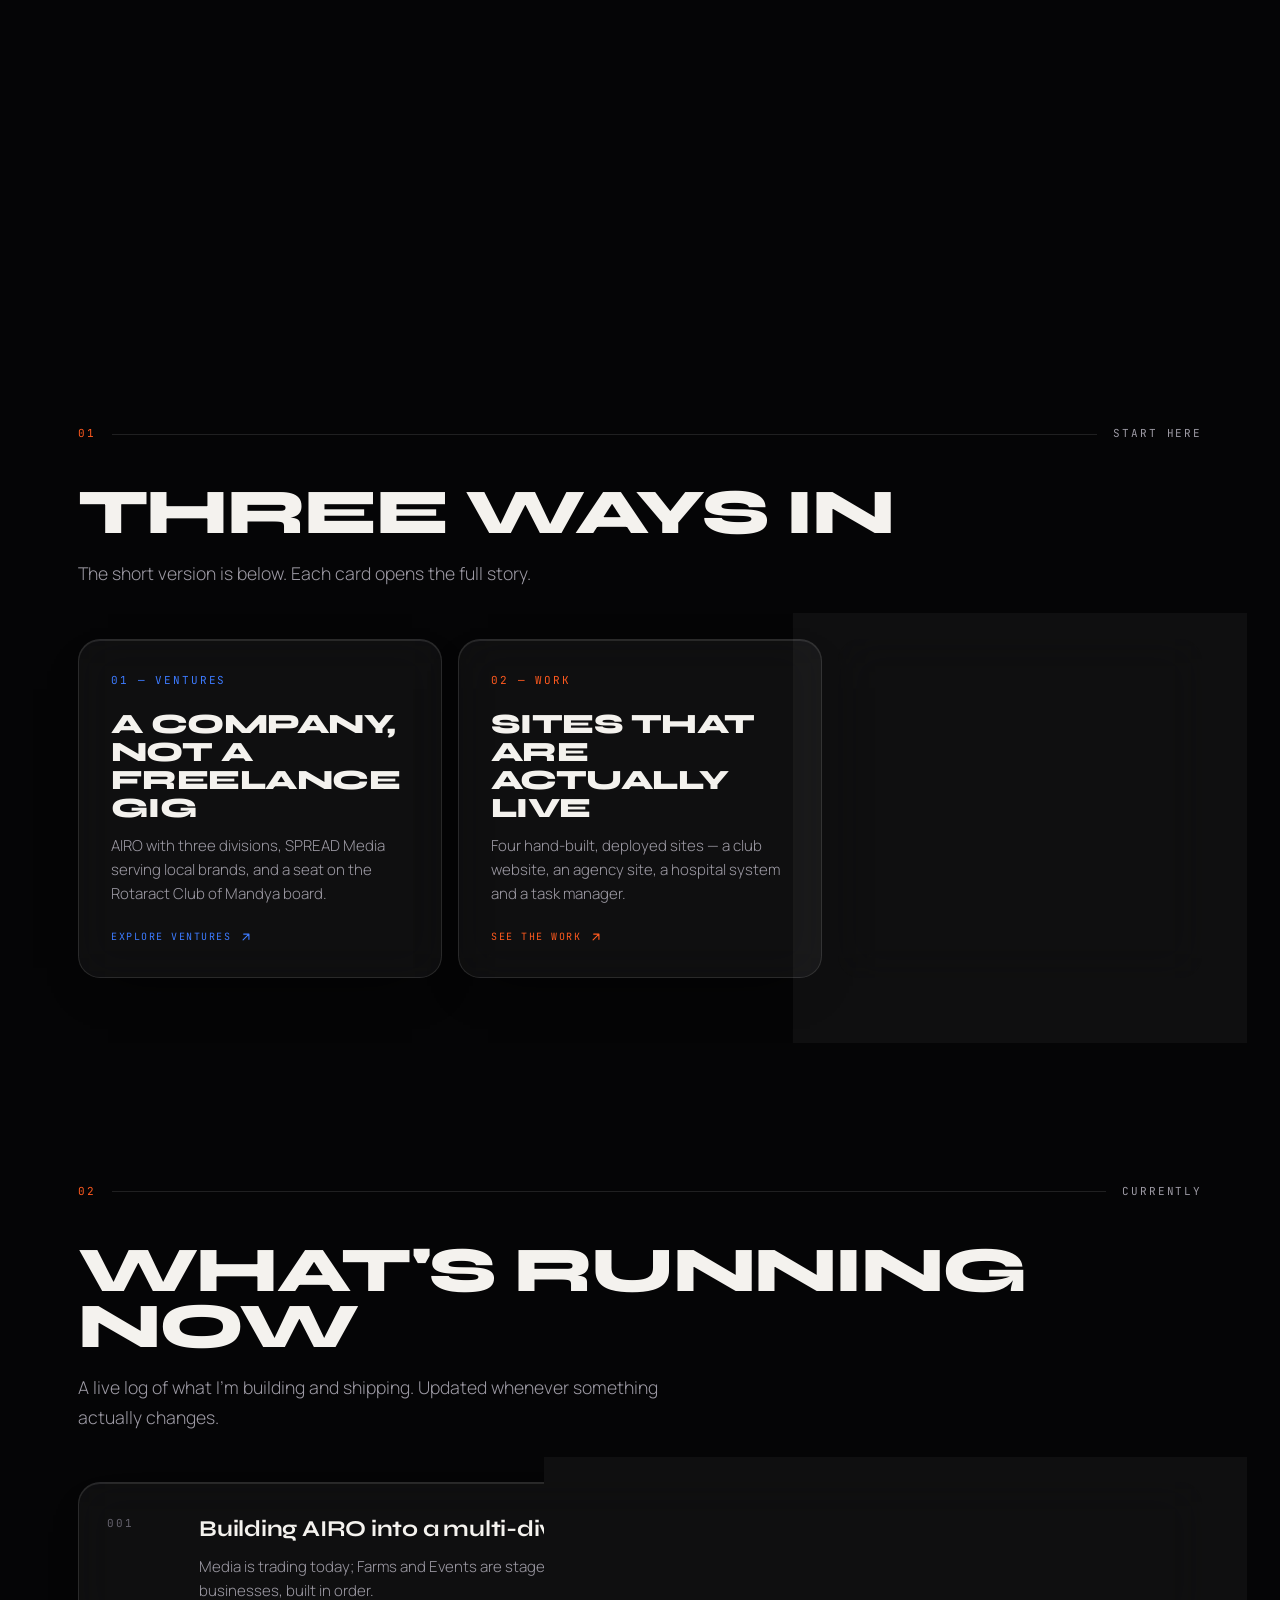
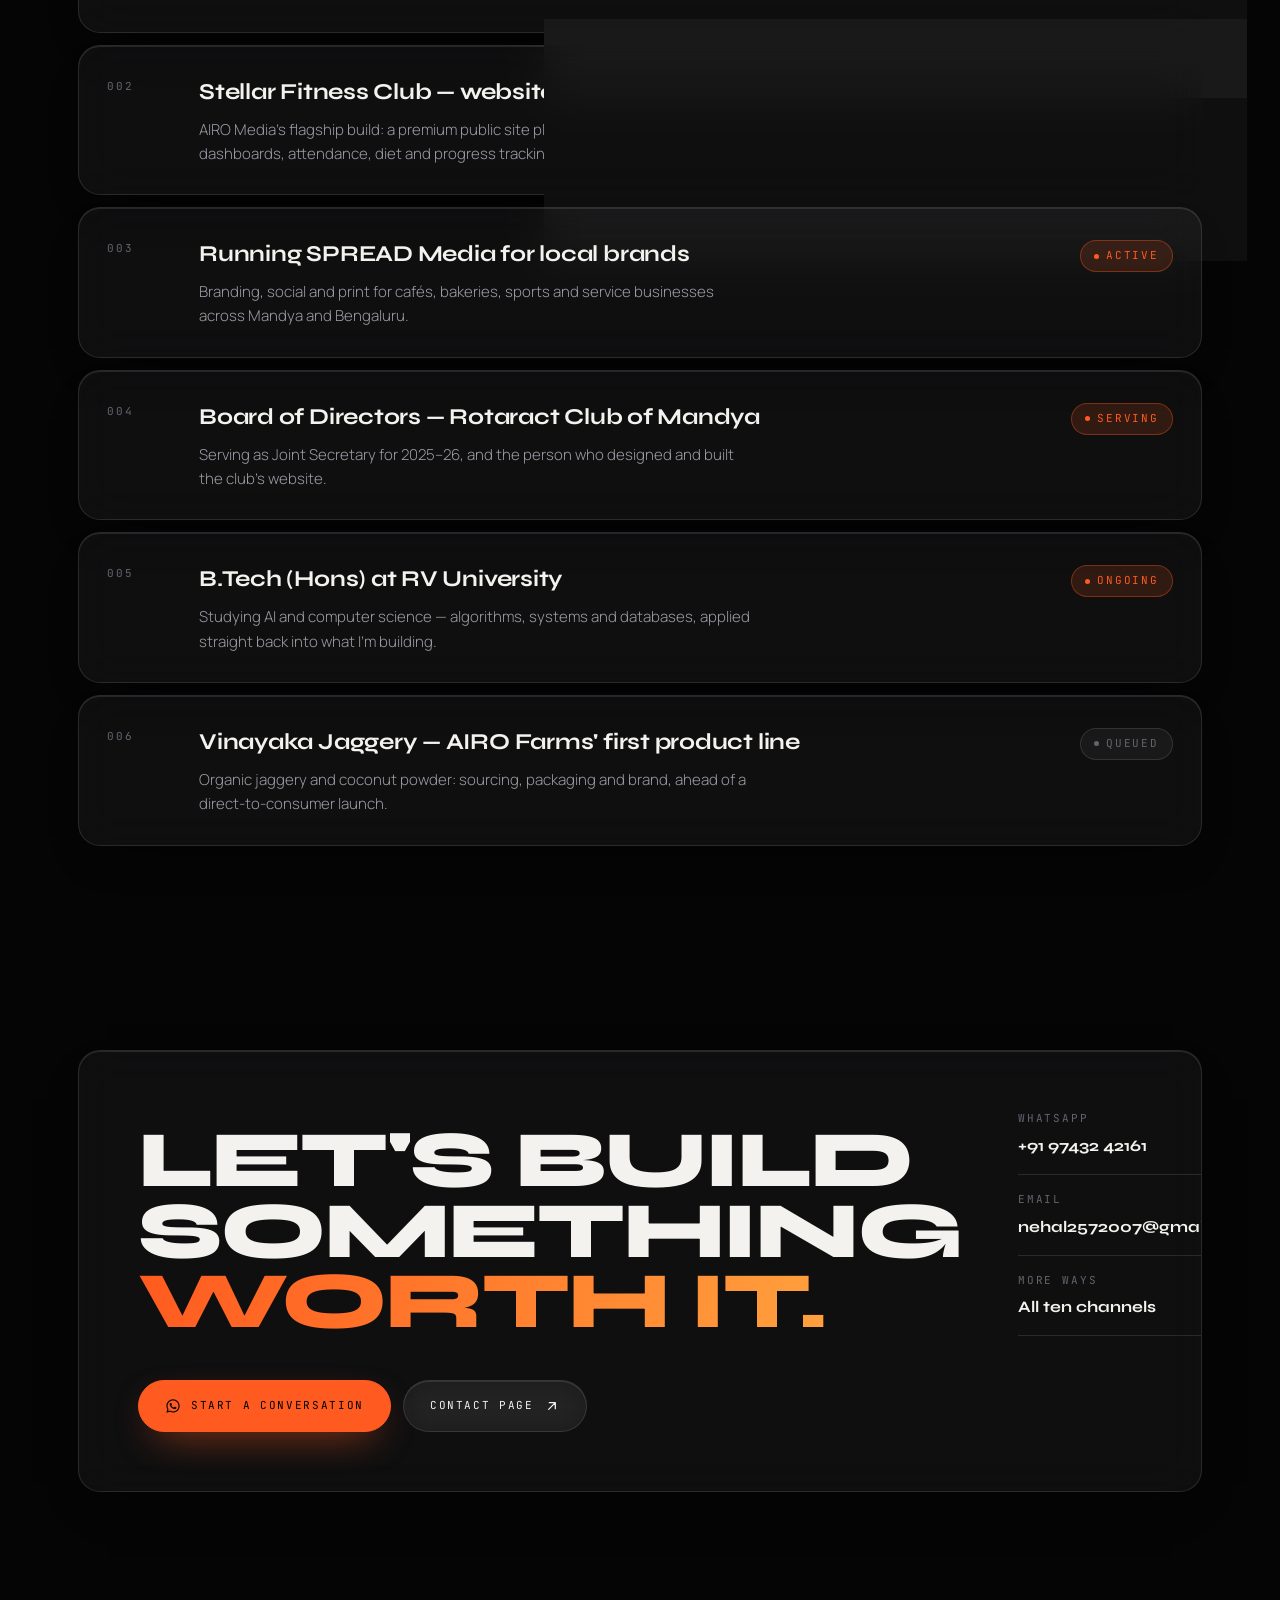
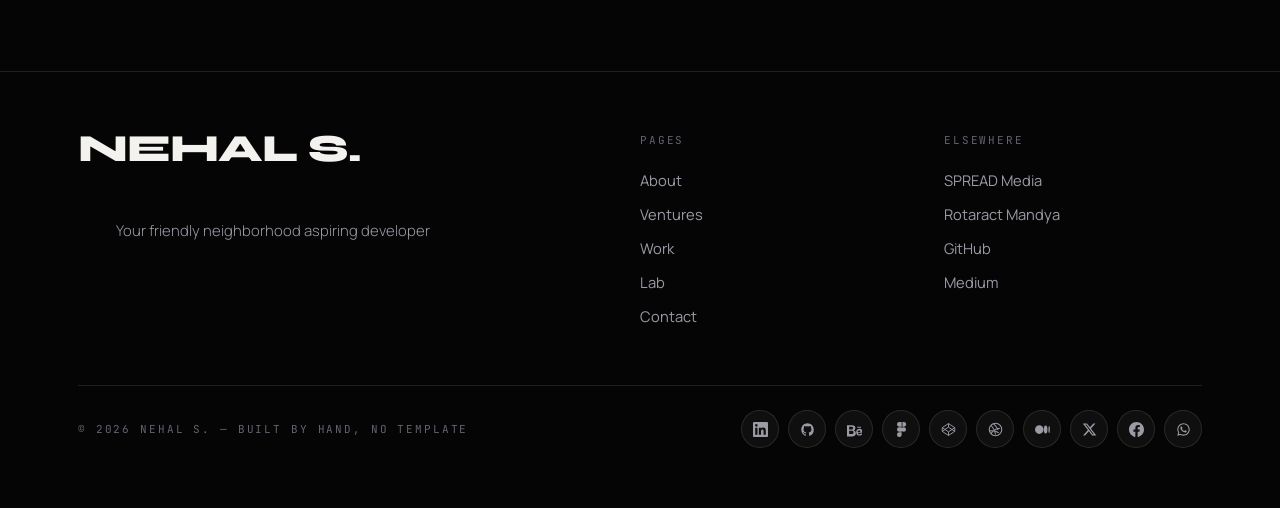
==== commit 20e257a7: "Add SEO: canonical, Open Graph, Twitter cards, Person schema, sitemap Every page gets a canonical UR" ====
--- a/index.html
+++ b/index.html
@@ -7,14 +7,77 @@
 <meta name="description" content="Nehal S — founder of AIRO Company, runs SPREAD Media, Board of Directors at Rotaract Club of Mandya. Branding, interface design and front-end code." />
 <meta name="author" content="Nehal S" />
 <meta name="theme-color" content="#050506" />
+<meta name="google-site-verification" content="TODO" />
+<link rel="canonical" href="https://nehal.is-a.dev/" />
 <meta property="og:type" content="website" />
-<meta property="og:title" content="Nehal S — Founder of AIRO · Designer & Developer" />
+<meta property="og:site_name" content="Nehal S" />
+<meta property="og:url" content="https://nehal.is-a.dev/" />
+<meta property="og:title" content="Nehal S — Founder of AIRO · Designer &amp; Developer" />
 <meta property="og:description" content="I build brands, businesses and the software that runs them." />
+<meta property="og:image" content="https://nehal.is-a.dev/assets/og.png" />
+<meta property="og:image:width" content="1200" />
+<meta property="og:image:height" content="630" />
+<meta property="og:image:alt" content="Nehal S — Build it. Brand it. Ship it." />
+<meta property="og:locale" content="en_IN" />
+<meta name="twitter:card" content="summary_large_image" />
+<meta name="twitter:title" content="Nehal S — Founder of AIRO · Designer &amp; Developer" />
+<meta name="twitter:description" content="I build brands, businesses and the software that runs them." />
+<meta name="twitter:image" content="https://nehal.is-a.dev/assets/og.png" />
 <script>document.documentElement.className += ' js';</script>
 <link rel="preconnect" href="https://fonts.googleapis.com" />
 <link rel="preconnect" href="https://fonts.gstatic.com" crossorigin />
 <link href="https://fonts.googleapis.com/css2?family=Syne:wght@600;700;800&family=Manrope:wght@300;400;500;600&family=JetBrains+Mono:wght@400;500&display=swap" rel="stylesheet" />
 <link rel="stylesheet" href="assets/css/style.css" />
+<script type="application/ld+json">
+{
+  "@context": "https://schema.org",
+  "@type": "Person",
+  "name": "Nehal S",
+  "url": "https://nehal.is-a.dev/",
+  "image": "https://nehal.is-a.dev/assets/me.jpg",
+  "jobTitle": "Designer & Front-End Developer",
+  "description": "Founder of AIRO Company. Designer who codes — branding, interface design and front-end development.",
+  "address": {
+    "@type": "PostalAddress",
+    "addressLocality": "Mandya",
+    "addressRegion": "Karnataka",
+    "addressCountry": "IN"
+  },
+  "alumniOf": {
+    "@type": "CollegeOrUniversity",
+    "name": "RV University",
+    "address": {
+      "@type": "PostalAddress",
+      "addressLocality": "Bengaluru",
+      "addressRegion": "Karnataka",
+      "addressCountry": "IN"
+    }
+  },
+  "worksFor": {
+    "@type": "Organization",
+    "name": "AIRO Company",
+    "url": "https://nehal.is-a.dev/Airo-company-/",
+    "slogan": "One Vision. Endless Possibilities."
+  },
+  "knowsAbout": [
+    "Brand identity",
+    "Web design",
+    "Front-end development",
+    "Next.js",
+    "Motion design",
+    "Advertising"
+  ],
+  "sameAs": [
+    "https://github.com/NEHAL-S-DEVLR",
+    "https://www.linkedin.com/in/nehal-s-2572007iamheretoconquer/",
+    "https://www.behance.net/nehalk3",
+    "https://www.figma.com/@nehalsn",
+    "https://codepen.io/Nehal-the-animator",
+    "https://medium.com/@nehal2572007",
+    "https://x.com/SalaarRaisaar"
+  ]
+}
+</script>
 </head>
 <body>
 
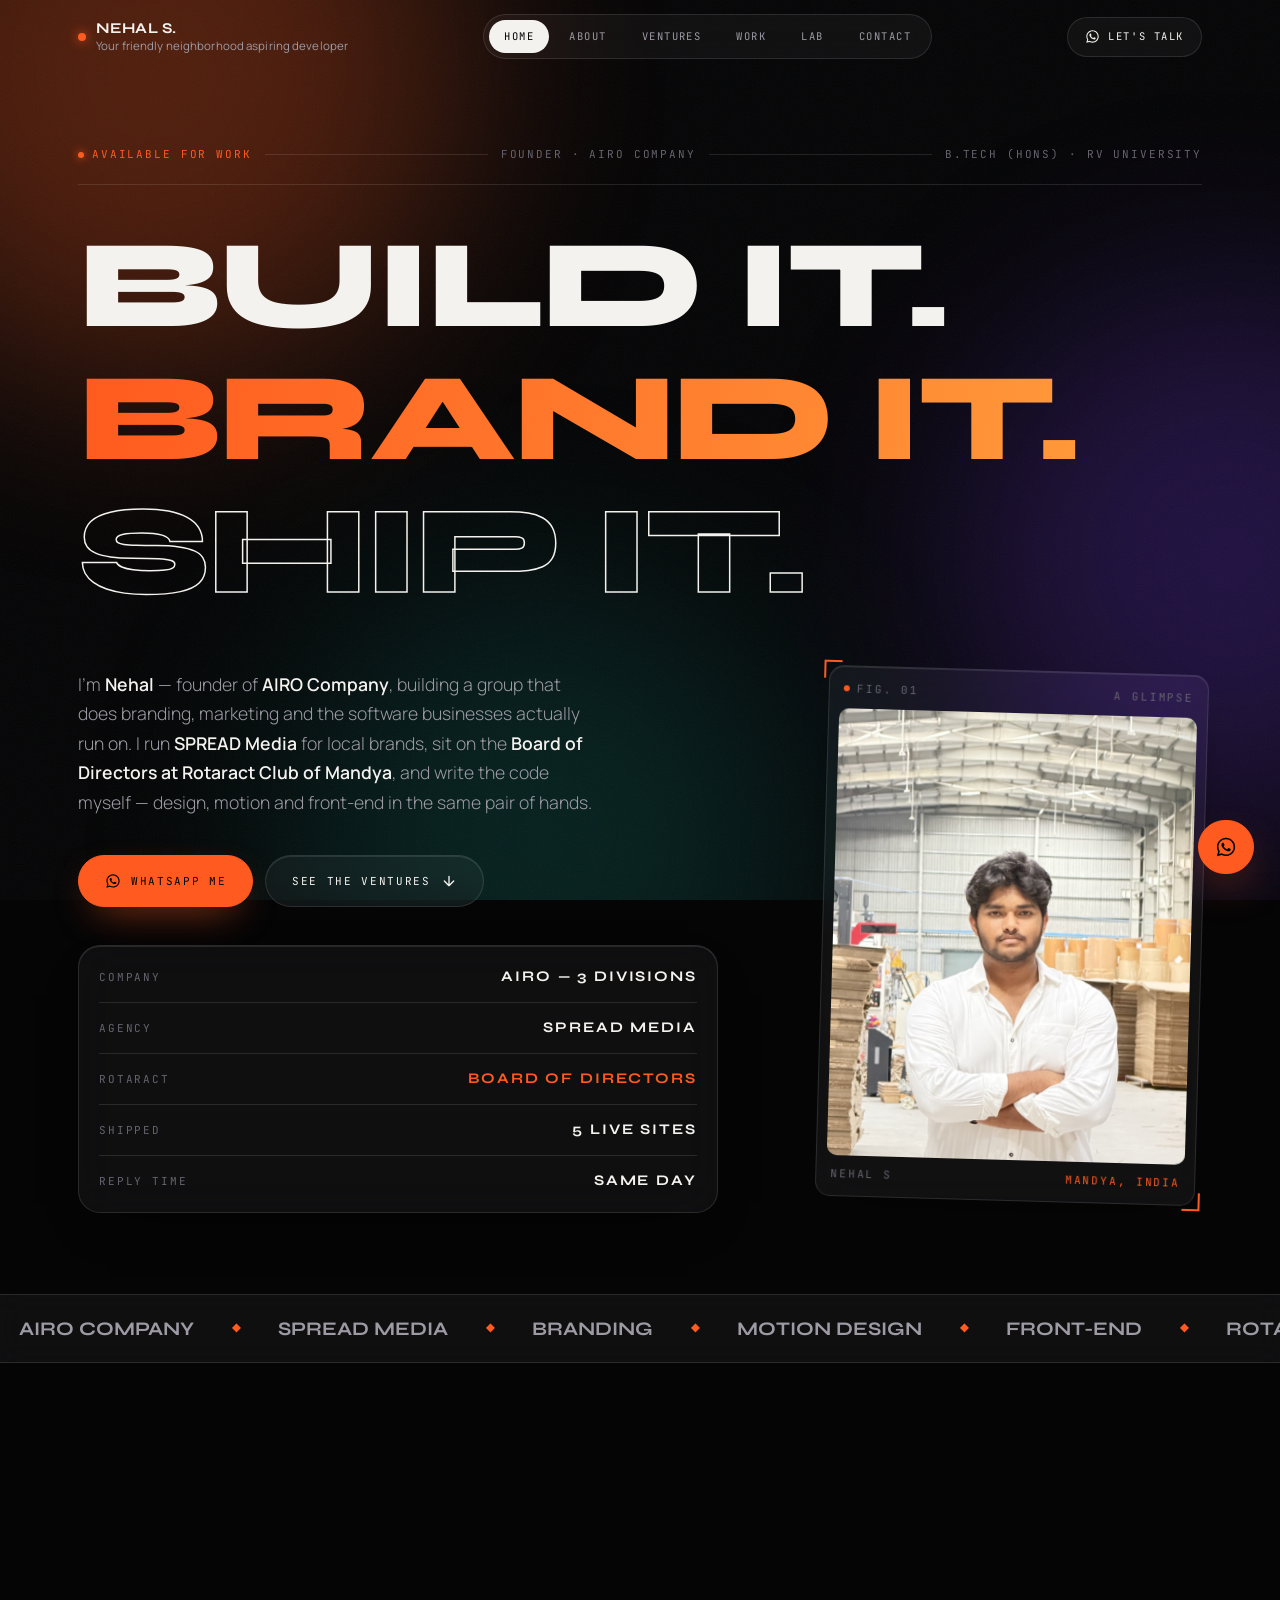
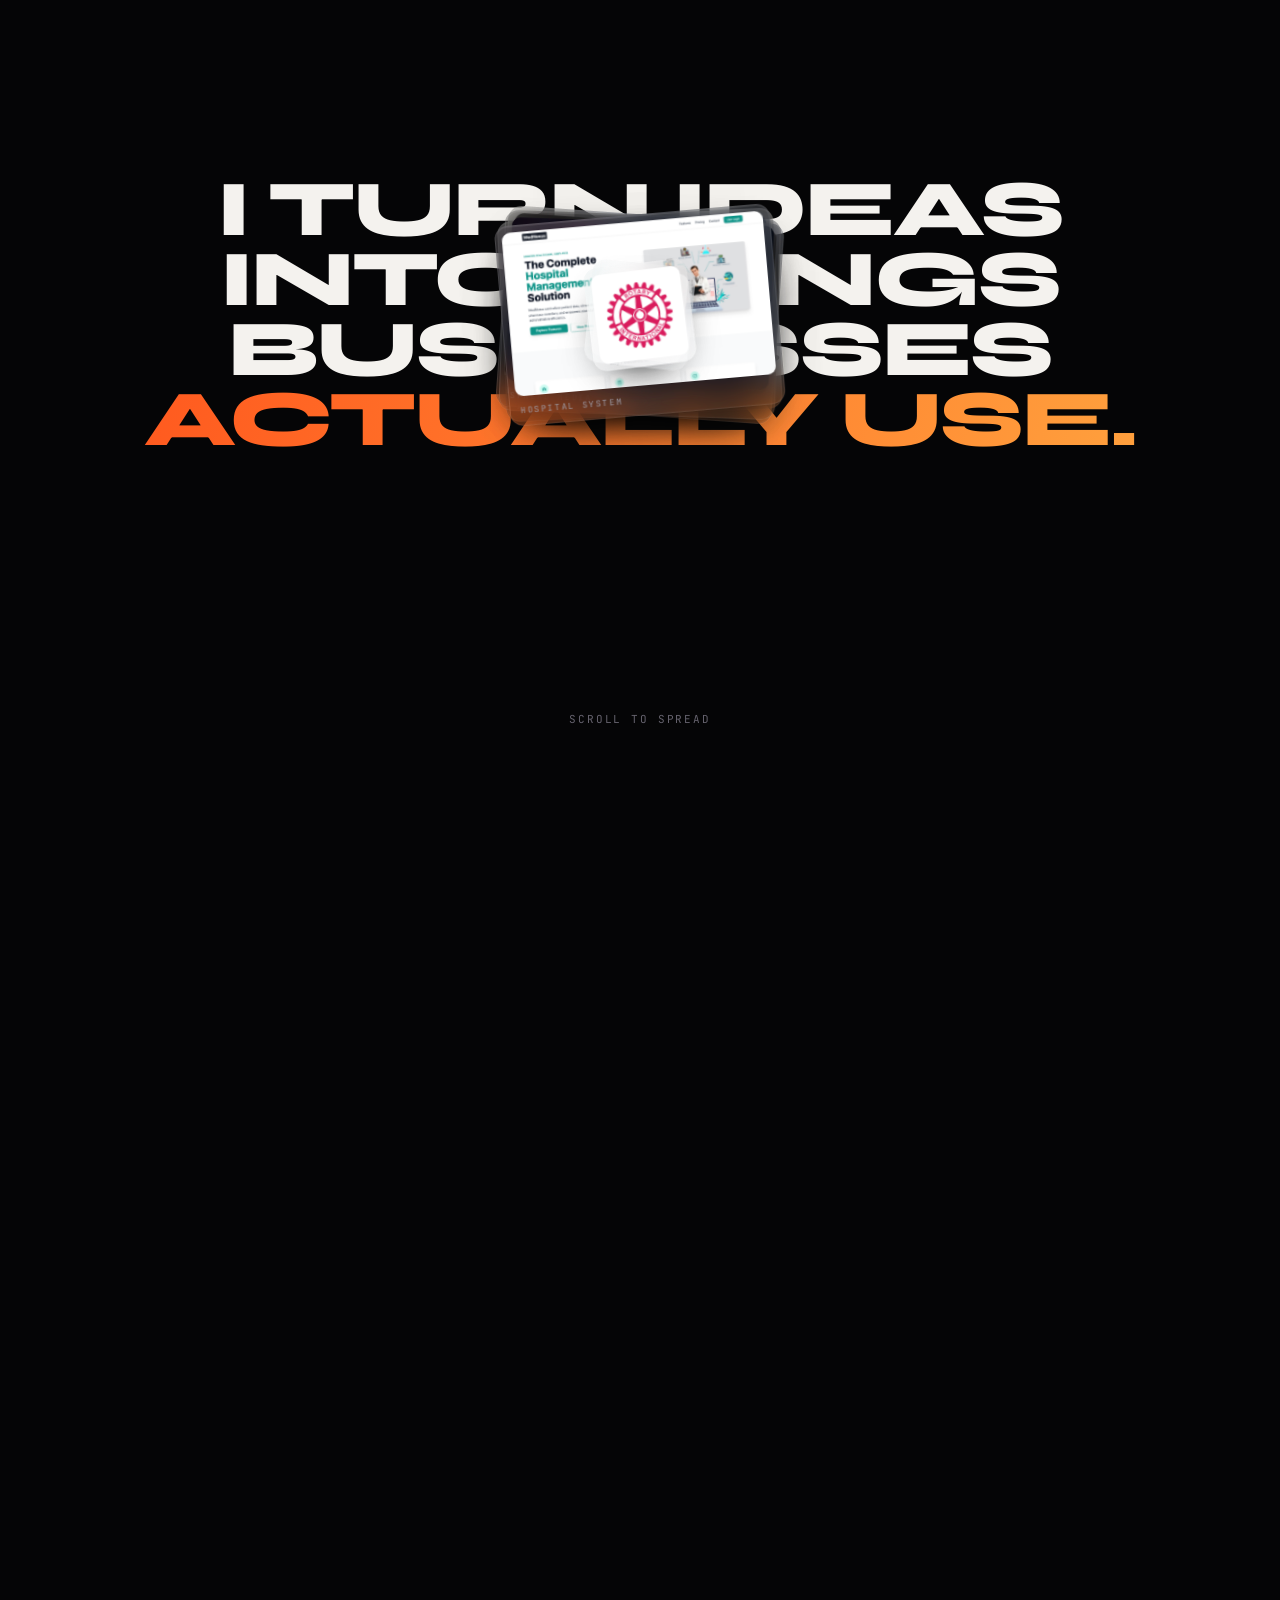
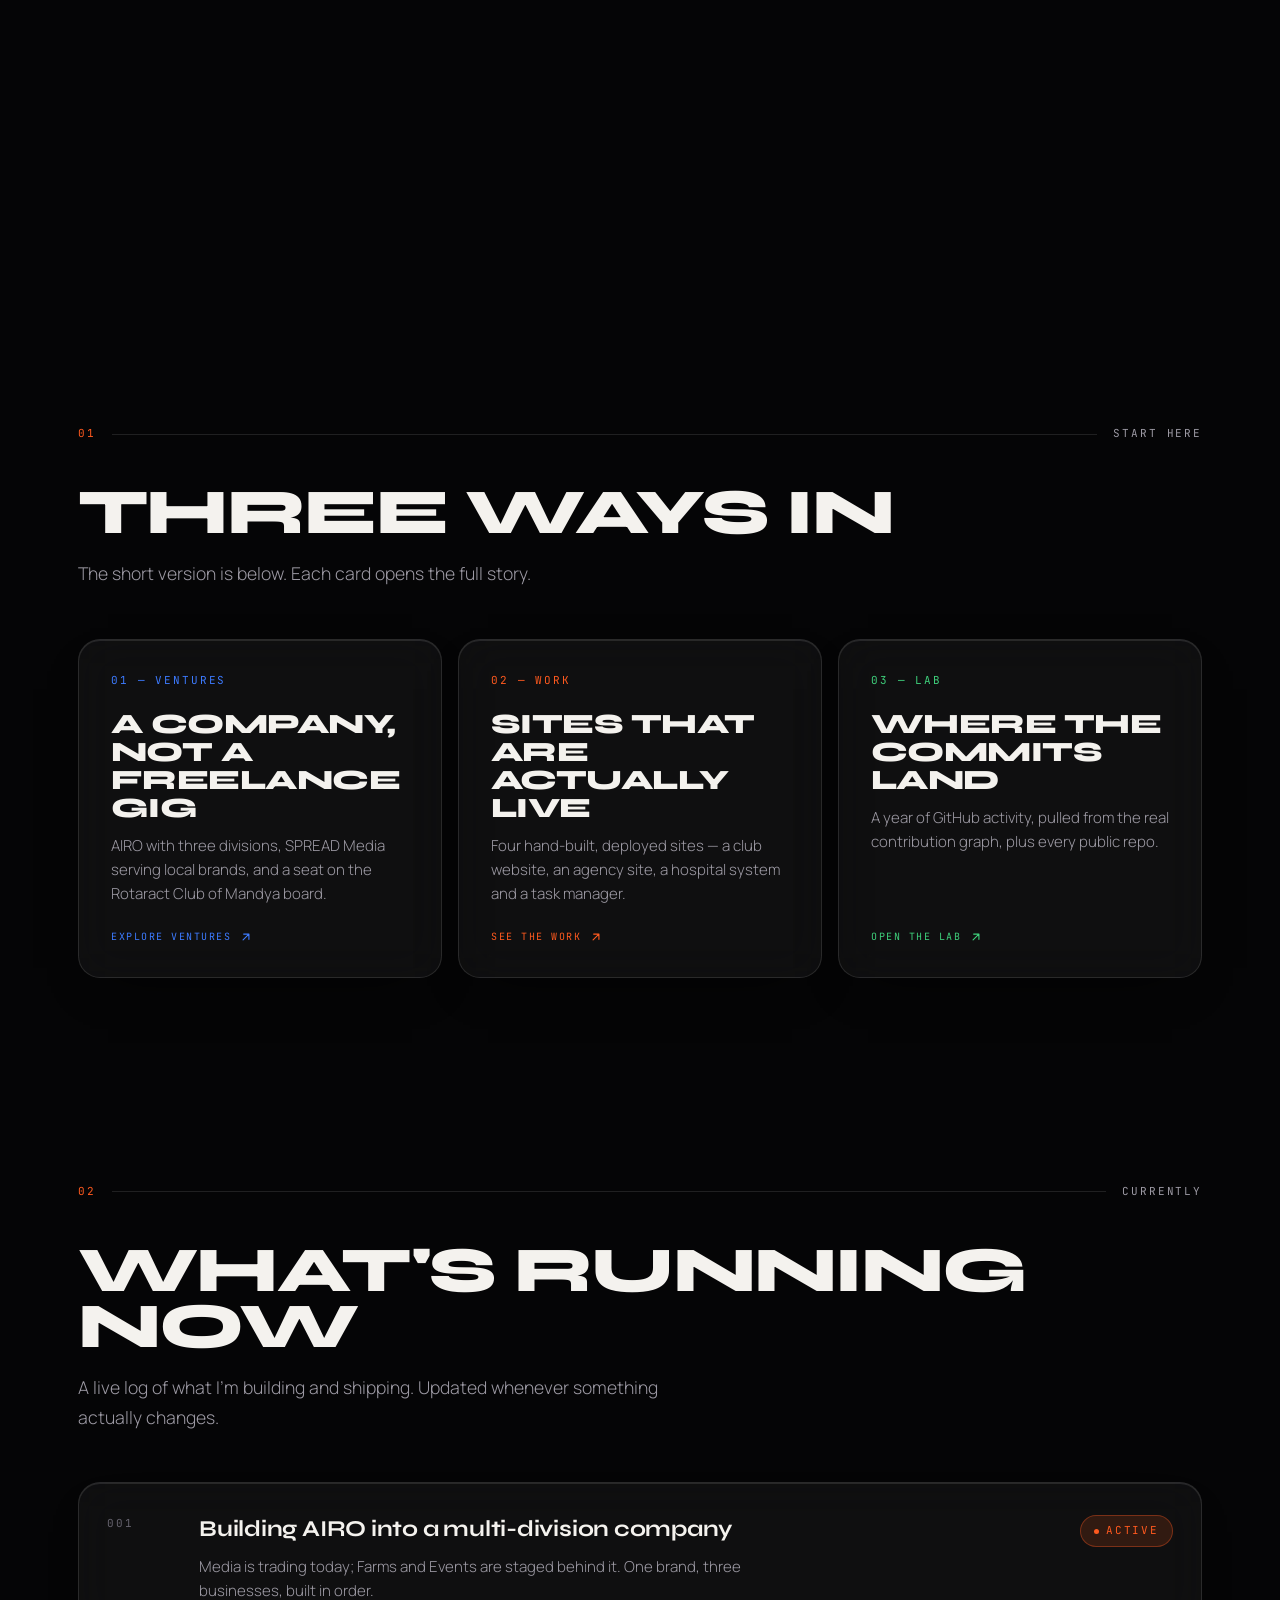
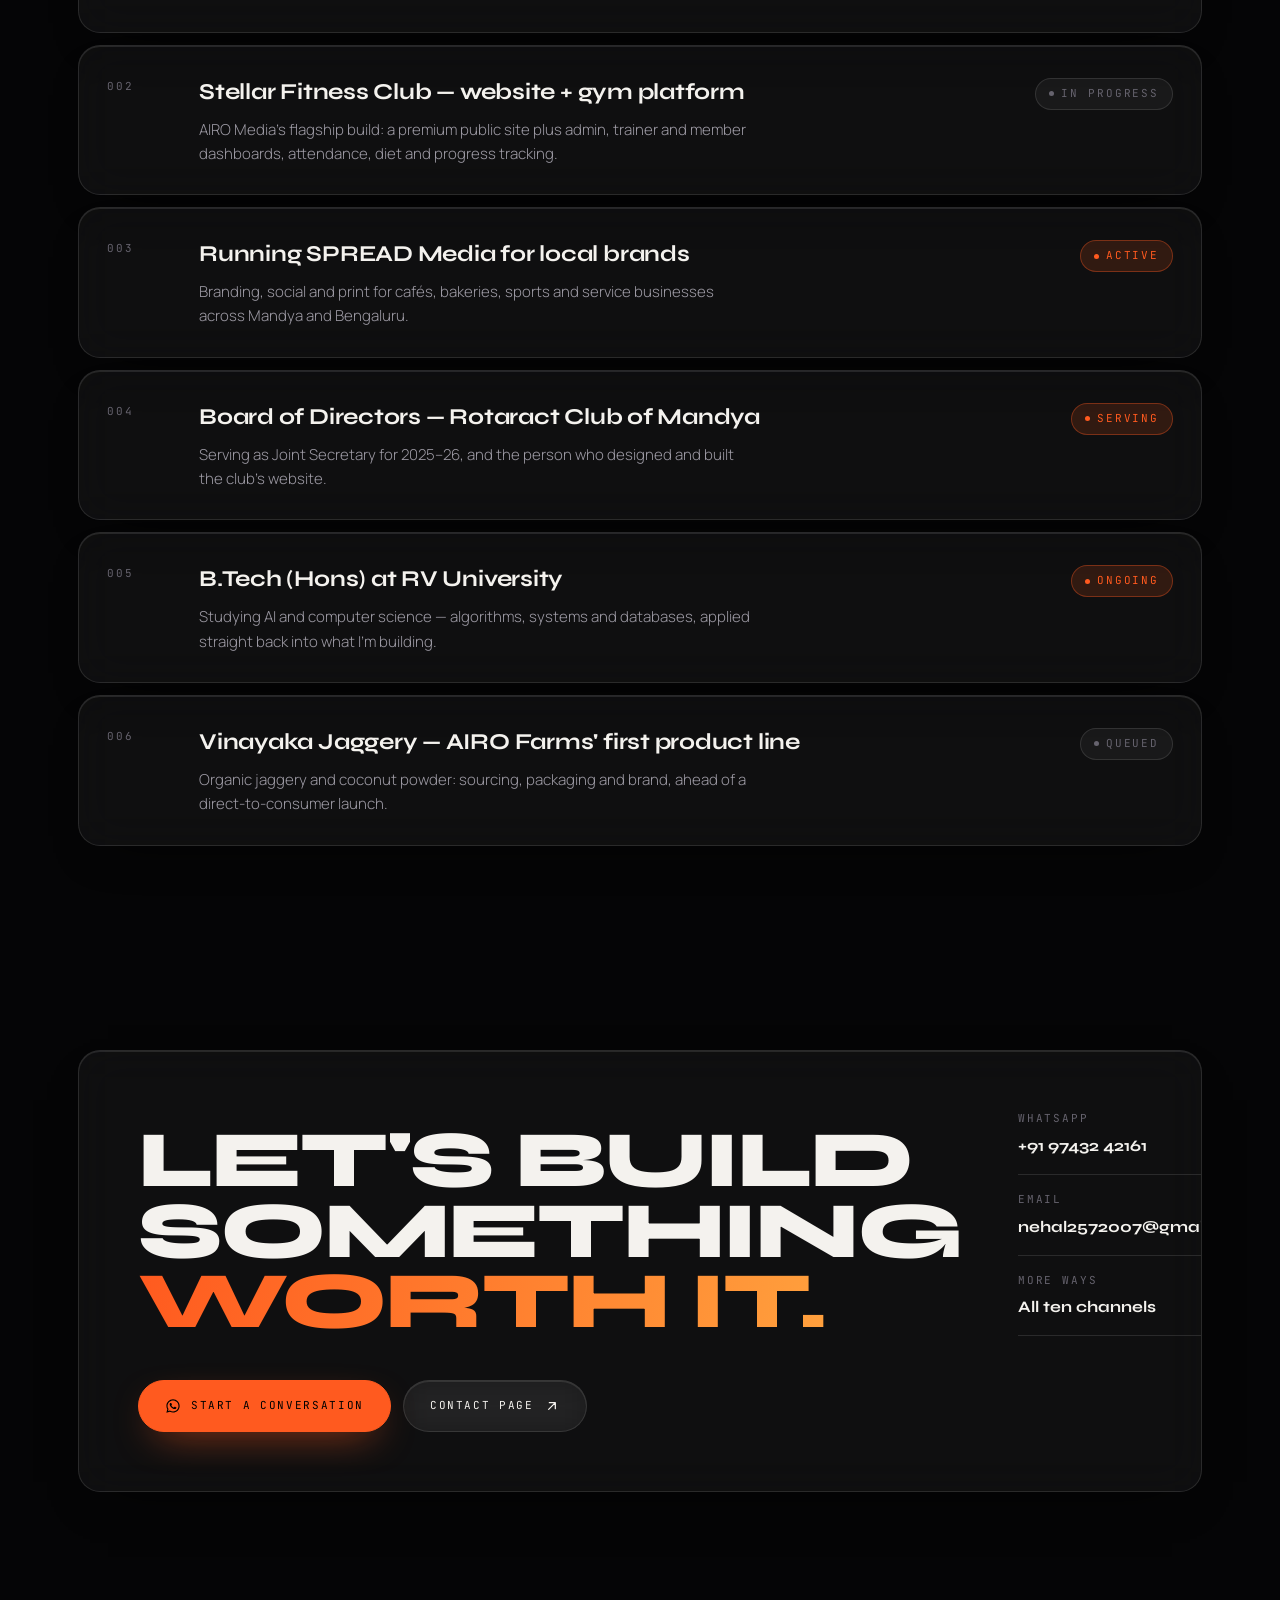
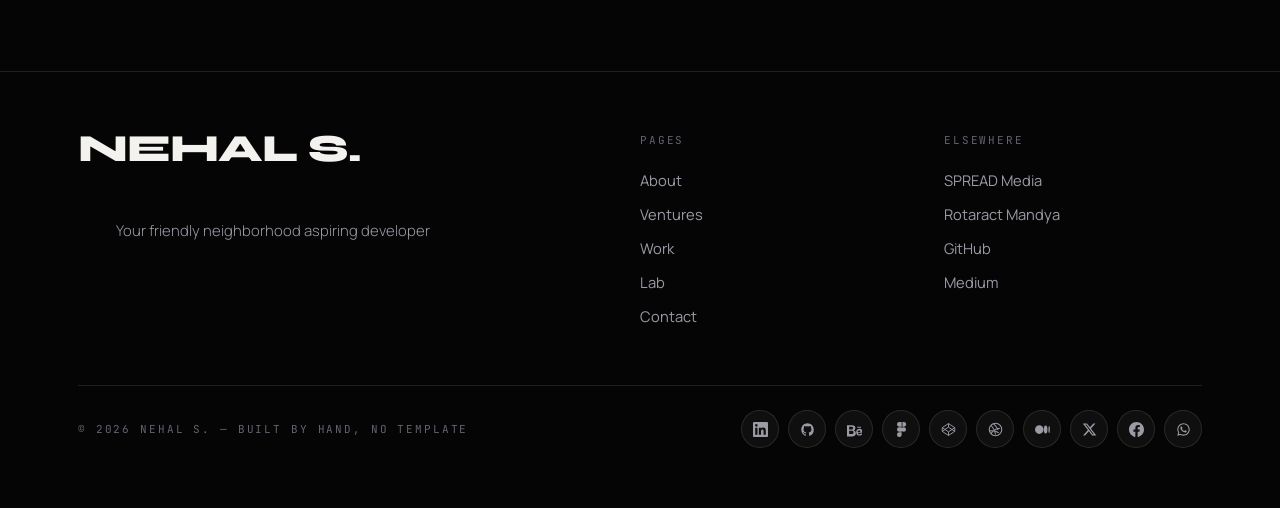
==== commit 0c19ab7b: "Add the Search Console verification code" ====
--- a/index.html
+++ b/index.html
@@ -7,7 +7,7 @@
 <meta name="description" content="Nehal S — founder of AIRO Company, runs SPREAD Media, Board of Directors at Rotaract Club of Mandya. Branding, interface design and front-end code." />
 <meta name="author" content="Nehal S" />
 <meta name="theme-color" content="#050506" />
-<meta name="google-site-verification" content="TODO" />
+<meta name="google-site-verification" content="ttgD4IgTuTl4LlyPRMqE-RwL8-x3dtX1jscr3461njA" />
 <link rel="canonical" href="https://nehal.is-a.dev/" />
 <meta property="og:type" content="website" />
 <meta property="og:site_name" content="Nehal S" />
